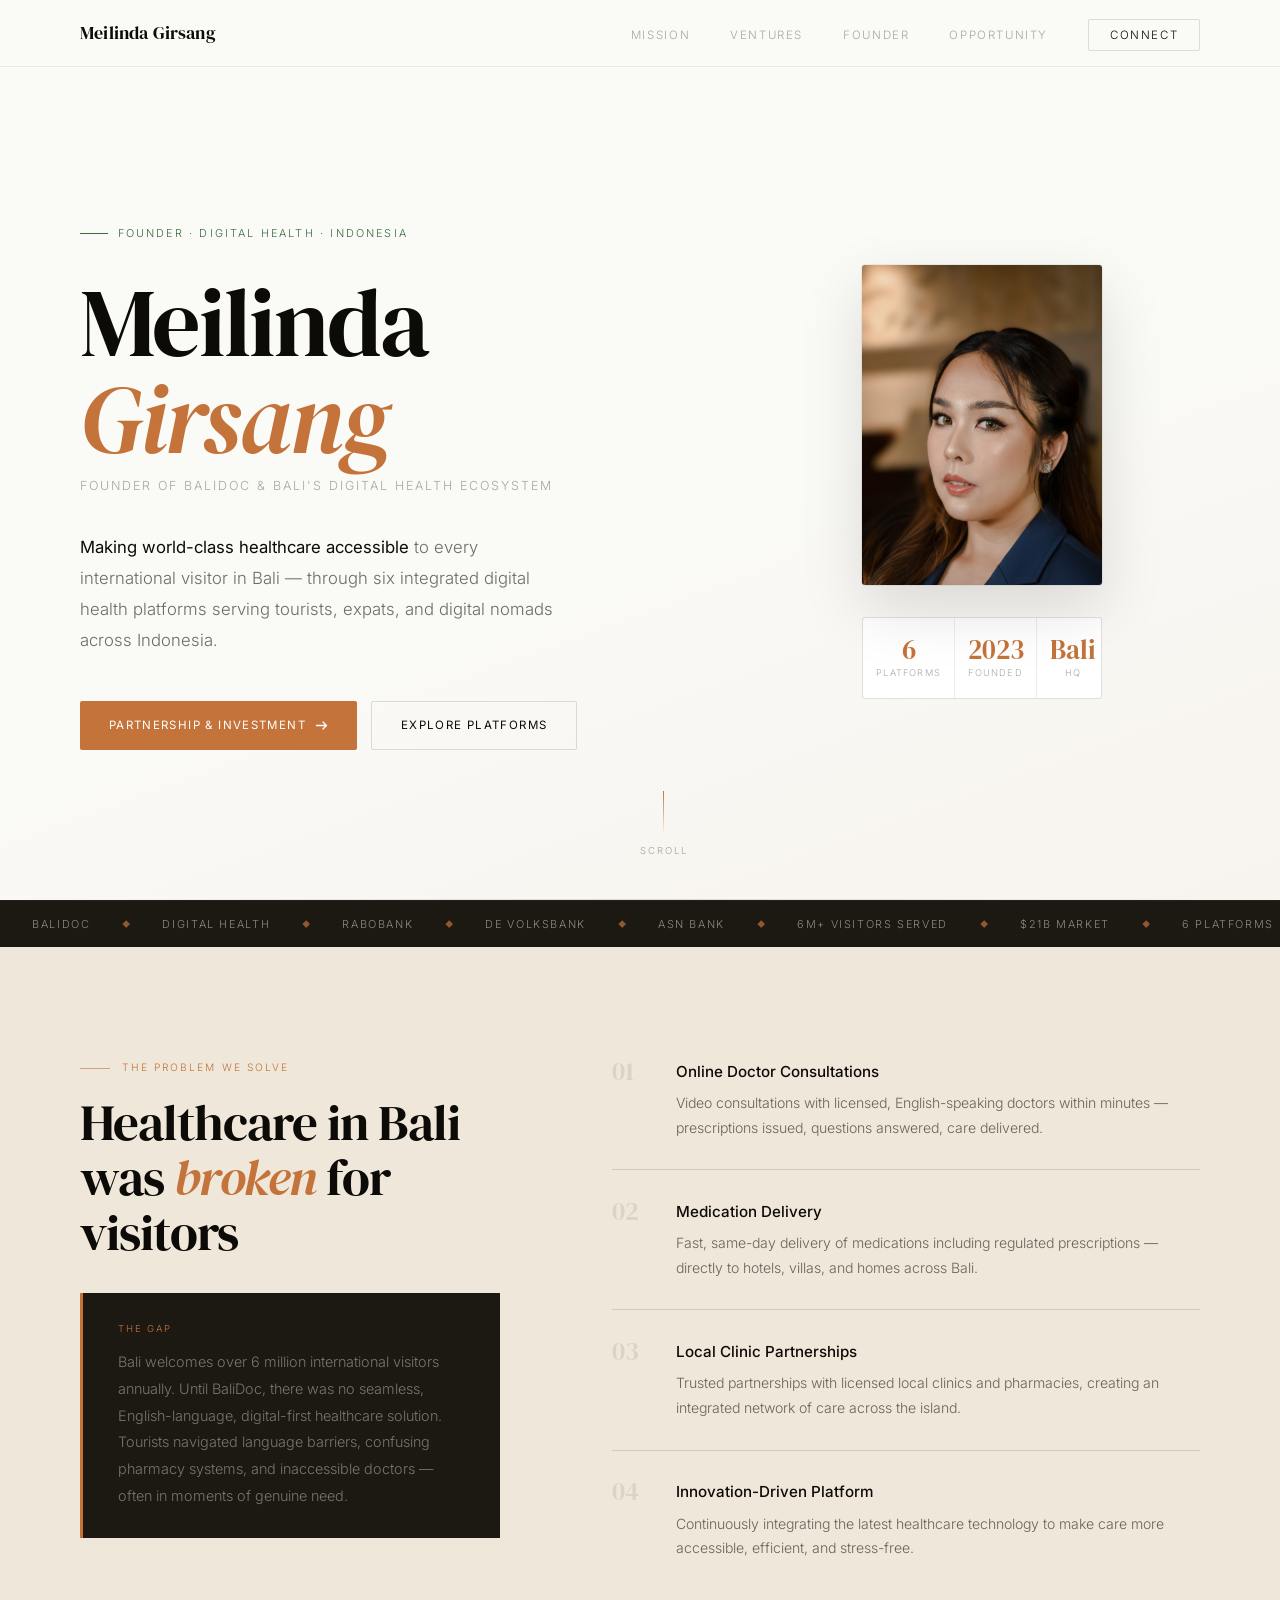
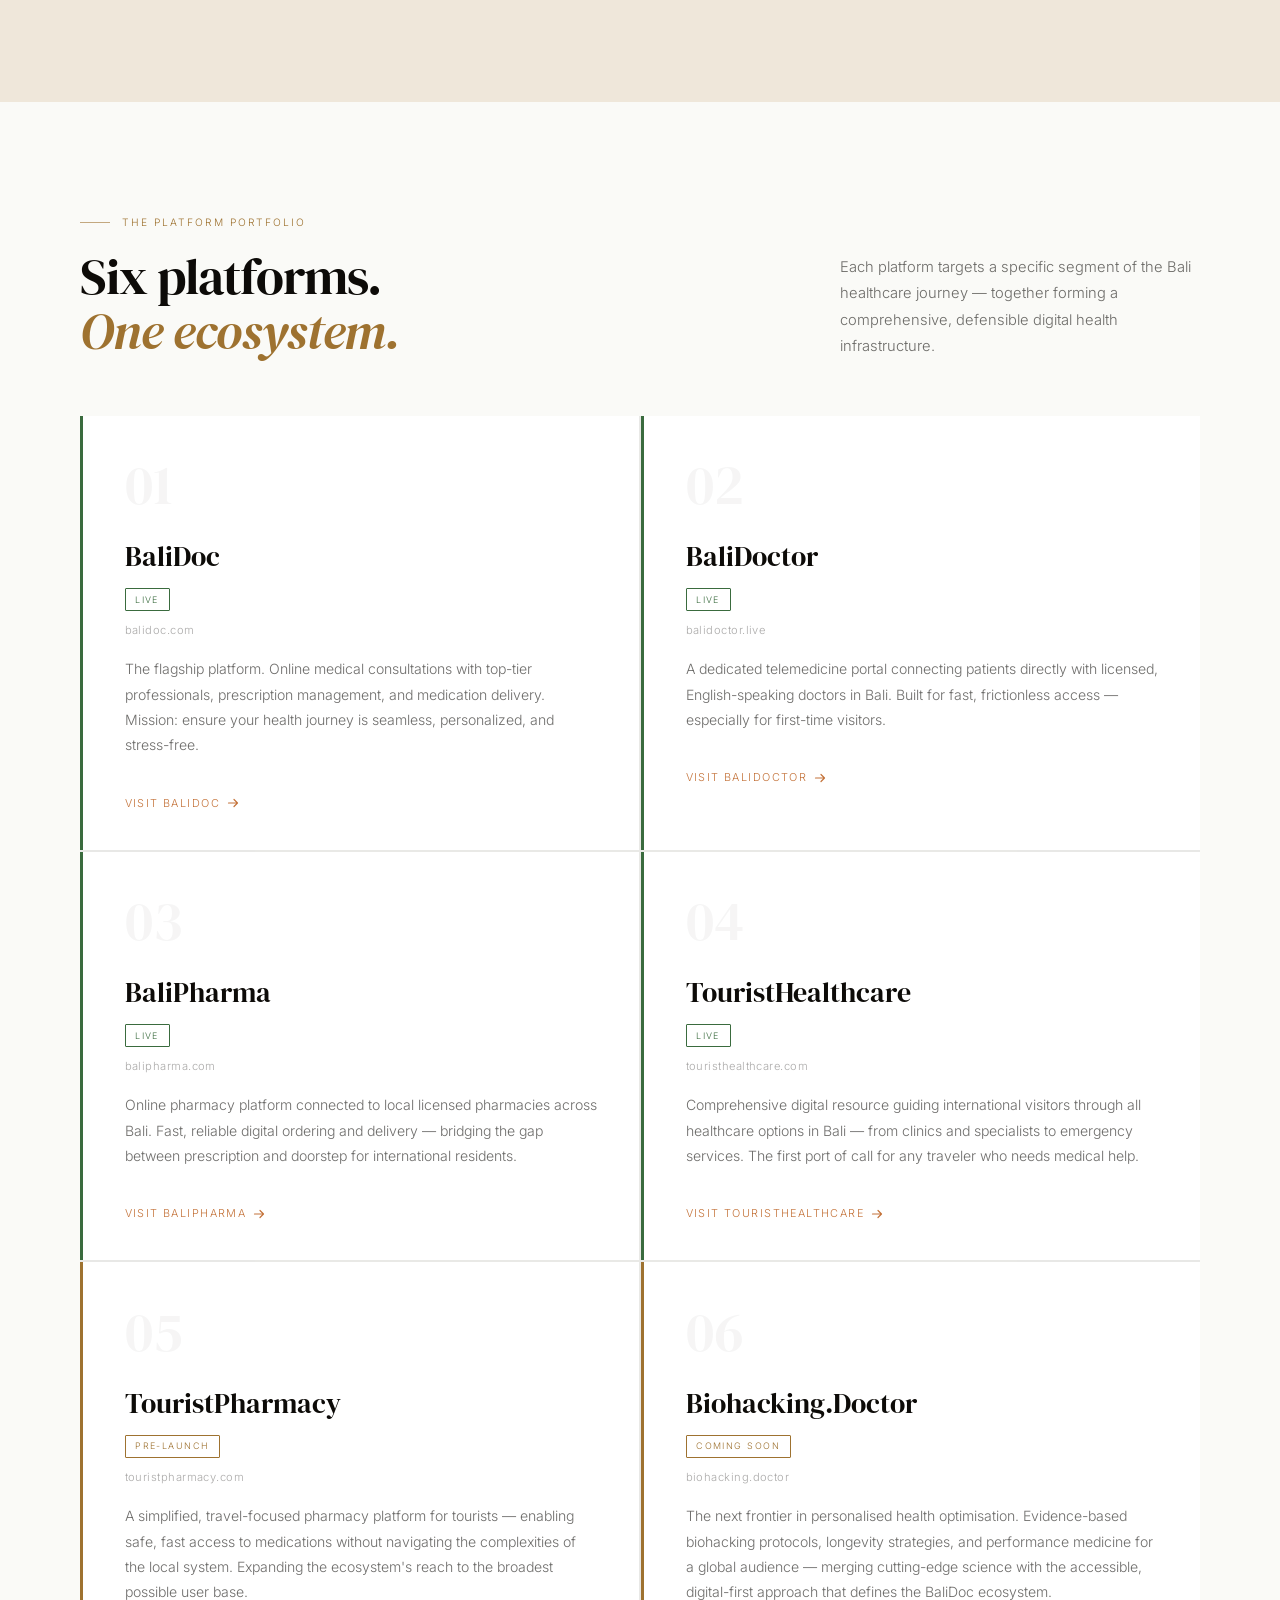
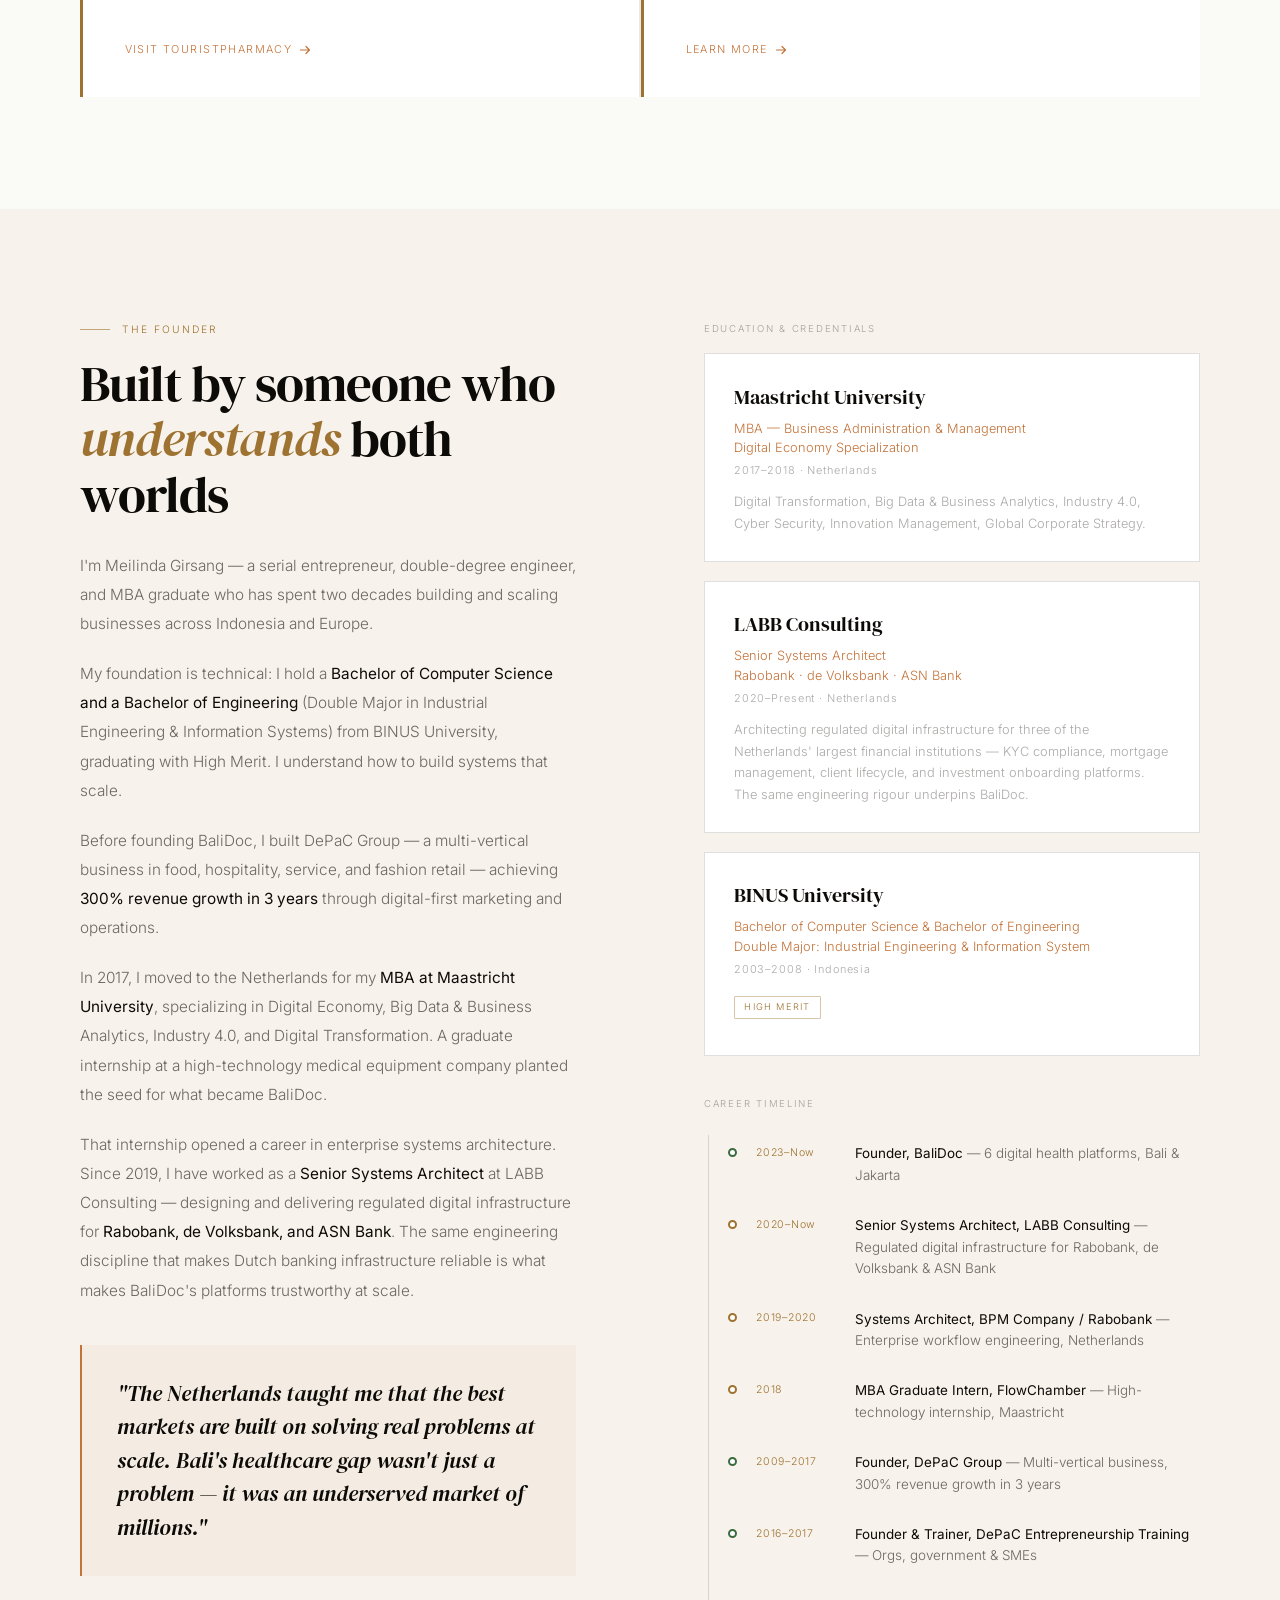
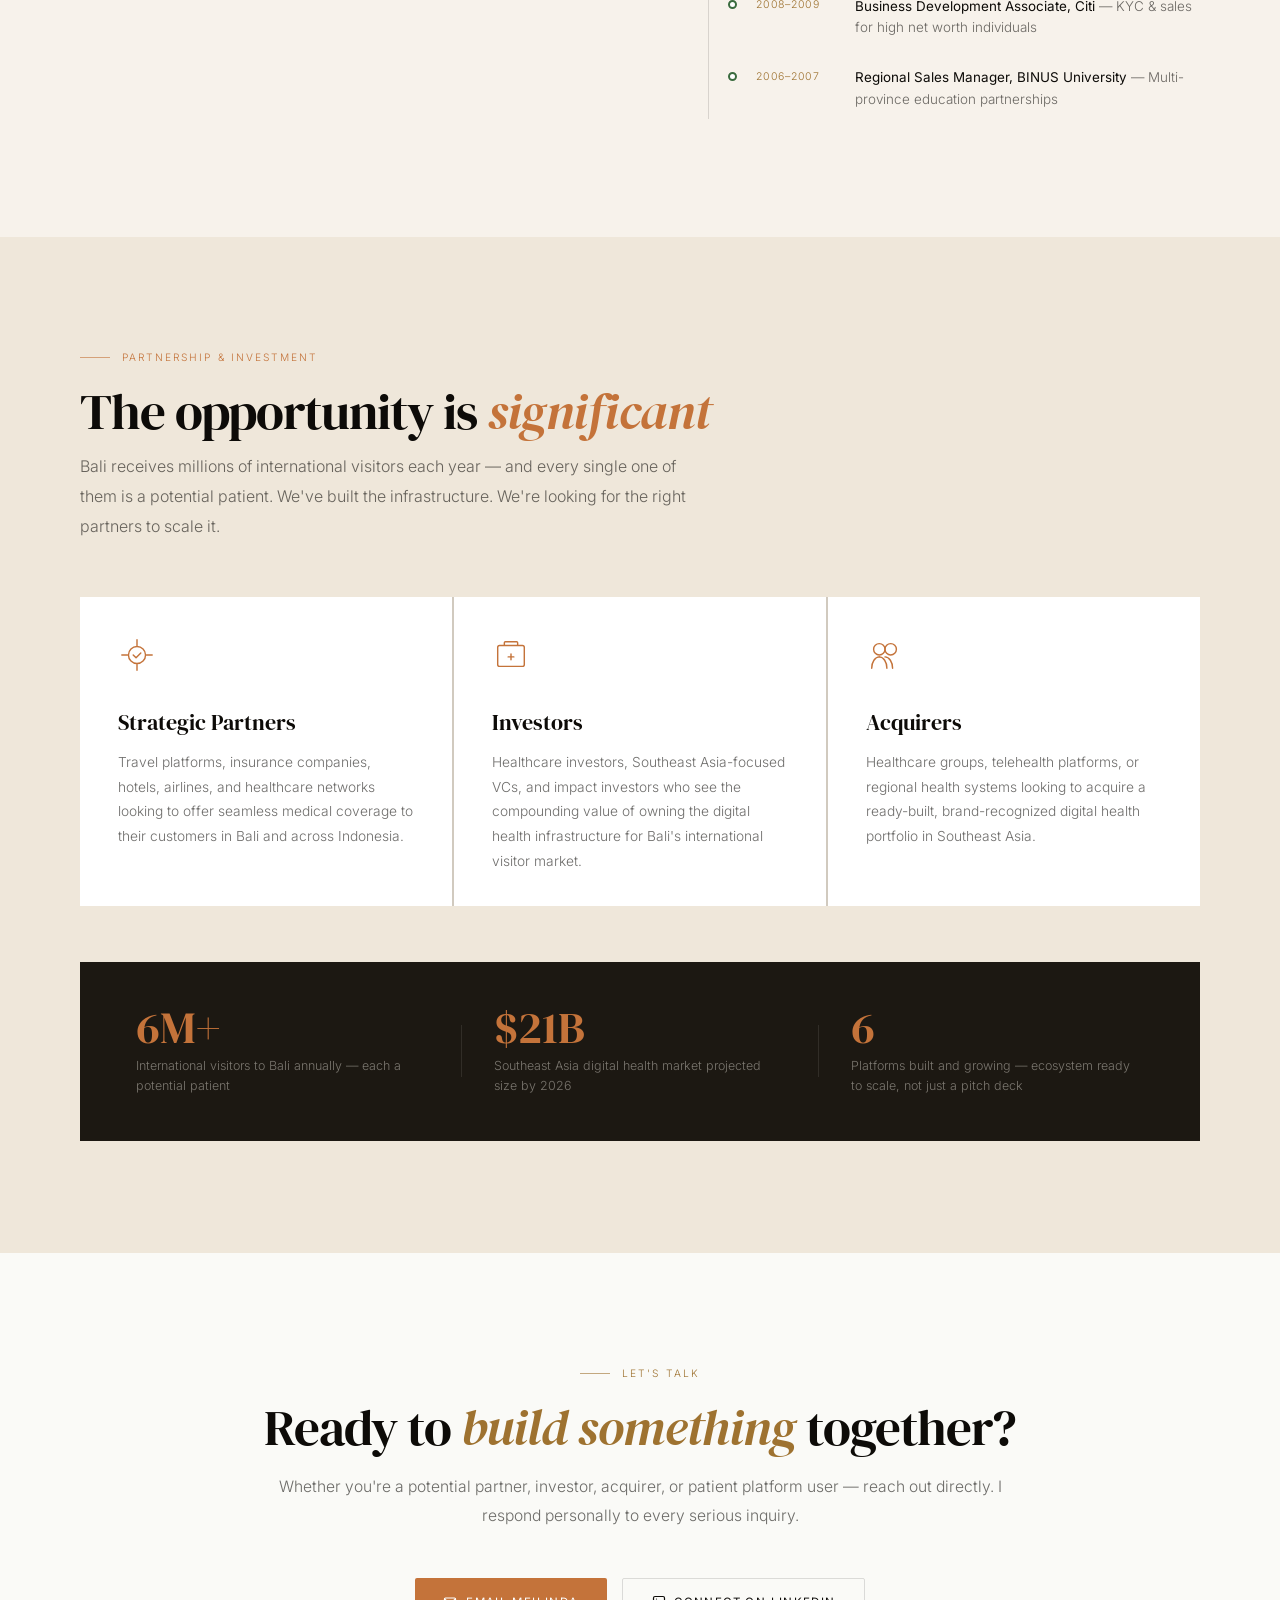
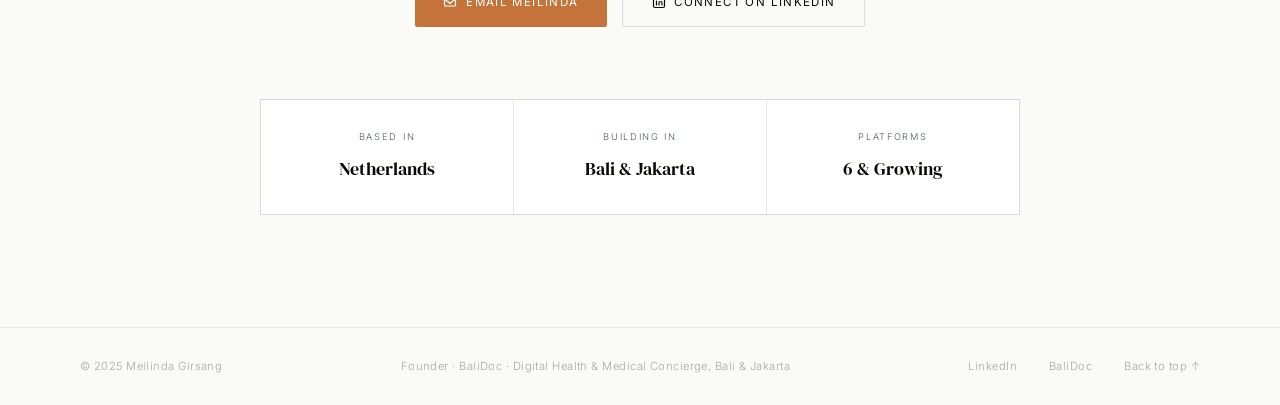
==== index.html @ 7af19c61 "Lighten the theme and expand the experience section" ====
<!DOCTYPE html>
<html lang="en">
<head>
<meta charset="UTF-8" />
<meta name="viewport" content="width=device-width, initial-scale=1.0" />
<title>Meilinda Girsang — Founder, BaliDoc | Digital Health Entrepreneur, Bali & Indonesia</title>
<meta name="description" content="Meilinda Girsang is the founder of BaliDoc, Indonesia's leading digital health and medical concierge platform for international visitors in Bali. MBA (Maastricht), double-degree engineer (BINUS), serial entrepreneur building the future of healthcare access in Southeast Asia." />
<meta name="keywords" content="Meilinda Girsang, BaliDoc founder, BaliPharma, digital health Bali, telemedicine Indonesia, healthcare startup Bali, medical concierge Bali, health tech Southeast Asia, Indonesia startup founder, Bali healthcare platform, tourist healthcare Bali, digital health investment Indonesia, biohacking doctor, biohacking.doctor" />
<meta name="author" content="Meilinda Girsang" />
<link rel="canonical" href="https://meilindagirsang.com/" />
<meta property="og:type" content="profile" />
<meta property="og:title" content="Meilinda Girsang — Founder of BaliDoc, Digital Health Entrepreneur" />
<meta property="og:description" content="Building Southeast Asia's digital health infrastructure for international travelers. Founder of BaliDoc, BaliPharma, BaliDoctor, TouristHealthcare, TouristPharmacy and Biohacking.Doctor. MBA (Maastricht), Double-Degree Engineer (BINUS)." />
<meta property="og:url" content="https://meilindagirsang.com/" />
<meta property="og:site_name" content="Meilinda Girsang" />
<meta property="og:locale" content="en_US" />
<meta property="profile:first_name" content="Meilinda" />
<meta property="profile:last_name" content="Girsang" />
<meta name="twitter:card" content="summary_large_image" />
<meta name="twitter:title" content="Meilinda Girsang — Founder of BaliDoc" />
<meta name="twitter:description" content="Building Bali's digital health infrastructure for the world's travelers. Founder of BaliDoc, BaliPharma, and more health platforms including the upcoming Biohacking.Doctor." />
<script type="application/ld+json">{"@context":"https://schema.org","@type":"Person","name":"Meilinda Girsang","alternateName":"Meilinda Debora Girsang","url":"https://meilindagirsang.com","sameAs":["https://www.linkedin.com/in/meilindagirsang/"],"jobTitle":"Founder and CEO","worksFor":{"@type":"Organization","name":"BaliDoc","url":"https://www.balidoc.com"},"description":"Serial entrepreneur and digital health founder. Founder of BaliDoc, BaliPharma, BaliDoctor, TouristHealthcare, TouristPharmacy, and Biohacking.Doctor — six platforms building the digital health infrastructure for international visitors in Bali and Jakarta, Indonesia.","alumniOf":[{"@type":"EducationalOrganization","name":"Maastricht University"},{"@type":"EducationalOrganization","name":"BINUS University"}],"knowsAbout":["Digital Health","Telemedicine","Healthcare Technology","Entrepreneurship","Southeast Asia Healthcare","Biohacking"],"address":{"@type":"PostalAddress","addressCountry":"NL"}}</script>
<link rel="preconnect" href="https://fonts.googleapis.com" />
<link rel="preconnect" href="https://fonts.gstatic.com" crossorigin />
<link href="https://fonts.googleapis.com/css2?family=DM+Serif+Display:ital@0;1&family=Inter:wght@300;400;500&display=swap" rel="stylesheet" />
<style>
/* ─── RESET & ROOT ─────────────────────────────────── */
*,*::before,*::after{box-sizing:border-box;margin:0;padding:0}
:root{
  --bg:#FAFAF7;
  --bg-alt:#EFE7DA;
  --bg-warm:#F7F2EB;
  --card:#FFFFFF;
  --ink:#0D0B08;
  --ink-60:rgba(13,11,8,.60);
  --ink-35:rgba(13,11,8,.35);
  --accent:#C4733A;
  --accent-faint:rgba(196,115,58,.07);
  --green:#3A6B3E;
  --gold:#9E7230;
  --bd:rgba(13,11,8,.07);
  --bd-md:rgba(13,11,8,.13);
  --panel:#1C1812;
  --panel-t:#EDE8DF;
  --panel-m:rgba(237,232,223,.45);
}
html{scroll-behavior:smooth}
body{background:var(--bg);color:var(--ink);font-family:'Inter',sans-serif;font-weight:300;line-height:1.75;overflow-x:hidden}

/* ─── NAV ──────────────────────────────────────────── */
nav{position:fixed;top:0;left:0;right:0;z-index:500;padding:1.1rem 5rem;display:flex;justify-content:space-between;align-items:center;background:rgba(250,250,247,.93);backdrop-filter:blur(18px);-webkit-backdrop-filter:blur(18px);border-bottom:1px solid var(--bd)}
.nav-logo{font-family:'DM Serif Display',serif;font-size:1.1rem;color:var(--ink);text-decoration:none;letter-spacing:.01em}
.nav-links{display:flex;gap:2.5rem;list-style:none;align-items:center}
.nav-links a{font-size:.72rem;letter-spacing:.14em;text-transform:uppercase;color:var(--ink-35);text-decoration:none;transition:color .2s}
.nav-links a:hover,.nav-links a.active{color:var(--ink)}
.nav-cta{padding:.5rem 1.3rem!important;border:1px solid var(--bd-md)!important;color:var(--ink)!important;border-radius:2px}
.nav-cta:hover{background:var(--ink)!important;color:var(--bg)!important;border-color:var(--ink)!important}

/* ─── HERO ─────────────────────────────────────────── */
.hero{min-height:100vh;display:grid;grid-template-columns:1.15fr .85fr;padding:9rem 5rem 5rem;gap:6rem;align-items:center;position:relative;background:linear-gradient(160deg,var(--bg) 55%,rgba(196,115,58,.05) 100%)}
.hero::after{content:'';position:absolute;bottom:0;left:0;right:0;height:1px;background:linear-gradient(90deg,transparent,var(--bd-md),transparent)}
.hero-eyebrow{display:inline-flex;align-items:center;gap:.6rem;font-size:.68rem;letter-spacing:.2em;text-transform:uppercase;color:var(--green);margin-bottom:2rem;opacity:0;animation:rise .7s ease forwards .15s}
.hero-eyebrow::before{content:'';width:28px;height:1px;background:var(--green)}
.hero-name{font-family:'DM Serif Display',serif;font-size:clamp(4rem,7.5vw,8rem);font-weight:400;line-height:1;letter-spacing:-.02em;margin-bottom:.5rem;opacity:0;animation:rise .7s ease forwards .28s}
.hero-name em{font-style:italic;color:var(--accent);display:block}
.hero-title{font-size:.78rem;letter-spacing:.16em;text-transform:uppercase;color:var(--ink-35);margin-bottom:2.2rem;opacity:0;animation:rise .7s ease forwards .42s}
.hero-desc{font-size:1.05rem;line-height:1.85;color:var(--ink-60);max-width:480px;margin-bottom:2.8rem;opacity:0;animation:rise .7s ease forwards .55s}
.hero-desc strong{color:var(--ink);font-weight:400}
.hero-actions{display:flex;gap:.9rem;flex-wrap:wrap;opacity:0;animation:rise .7s ease forwards .68s}

/* Buttons */
.btn{display:inline-flex;align-items:center;gap:.55rem;padding:.85rem 1.8rem;font-family:'Inter',sans-serif;font-size:.72rem;font-weight:400;letter-spacing:.12em;text-transform:uppercase;text-decoration:none;transition:all .22s;cursor:pointer;border:none;border-radius:2px}
.btn-primary{background:var(--accent);color:#fff}.btn-primary:hover{background:#b36530;transform:translateY(-2px);box-shadow:0 8px 24px rgba(196,115,58,.25)}
.btn-outline{border:1px solid var(--bd-md);color:var(--ink);background:transparent}.btn-outline:hover{border-color:var(--ink);transform:translateY(-2px)}

/* Hero right column */
.hero-visual{display:flex;flex-direction:column;align-items:center;gap:2rem;opacity:0;animation:fadeUp 1s ease forwards .4s}
.photo-wrap{position:relative;width:min(240px,100%);aspect-ratio:3/4;border-radius:3px;overflow:hidden;box-shadow:0 24px 64px rgba(13,11,8,.13),0 0 0 1px rgba(13,11,8,.06)}
.photo-wrap img{width:100%;height:100%;object-fit:cover;object-position:center top;display:block}
.photo-accent{position:absolute;bottom:-10px;right:-10px;width:60%;height:60%;border:2px solid var(--accent);opacity:.18;border-radius:2px;pointer-events:none;z-index:-1}
.hero-kpis{display:flex;gap:0;width:min(240px,100%);border:1px solid var(--bd-md);border-radius:3px;overflow:hidden;background:var(--card)}
.kpi{flex:1;padding:1.1rem .8rem;text-align:center;border-right:1px solid var(--bd)}
.kpi:last-child{border-right:none}
.kpi-n{font-family:'DM Serif Display',serif;font-size:1.7rem;color:var(--accent);line-height:1;margin-bottom:.25rem}
.kpi-l{font-size:.58rem;letter-spacing:.13em;text-transform:uppercase;color:var(--ink-35);line-height:1.4}

/* Scroll indicator */
.hero-scroll{position:absolute;bottom:2.5rem;left:50%;transform:translateX(-50%);display:flex;flex-direction:column;align-items:center;gap:.5rem;opacity:0;animation:fadeUp .8s ease forwards 1.5s}
.scroll-line{width:1px;height:44px;background:linear-gradient(to bottom,var(--accent),transparent);animation:pulse-line 2s ease-in-out infinite}
.scroll-label{font-size:.6rem;letter-spacing:.2em;text-transform:uppercase;color:var(--ink-35)}

/* ─── TRUST TICKER ─────────────────────────────────── */
.ticker{width:100%;overflow:hidden;background:var(--panel);padding:.85rem 0;border-top:1px solid rgba(255,255,255,.04)}
.ticker-inner{display:flex;width:max-content;animation:scroll-ticker 30s linear infinite}
.ticker-inner:hover{animation-play-state:paused}
.ticker-set{display:flex;align-items:center;gap:0;white-space:nowrap}
.ticker-item{font-size:.68rem;letter-spacing:.15em;text-transform:uppercase;color:rgba(237,232,223,.55);padding:0 2rem}
.ticker-dot{color:var(--accent);font-size:.5rem;opacity:.7}

/* ─── SHARED ───────────────────────────────────────── */
section{padding:7rem 5rem}
.section-tag{display:flex;align-items:center;gap:.75rem;font-size:.64rem;letter-spacing:.2em;text-transform:uppercase;margin-bottom:1.1rem}
.section-tag::before{content:'';width:30px;height:1px;background:currentColor;opacity:.6}
.tag-accent{color:var(--accent)}.tag-gold{color:var(--gold)}
h2{font-family:'DM Serif Display',serif;font-size:clamp(2.4rem,4vw,3.8rem);font-weight:400;line-height:1.08;letter-spacing:-.02em;color:var(--ink)}
h2 em{font-style:italic;color:var(--accent)}
h2 em.g{color:var(--gold)}

/* ─── MISSION ──────────────────────────────────────── */
.mission{background:var(--bg-alt)}
.mi{max-width:1140px;margin:0 auto;display:grid;grid-template-columns:1fr 1.4fr;gap:7rem;align-items:start}
.mission h2{margin-bottom:1.5rem}
.m-gap{background:var(--panel);padding:1.8rem 2.2rem;margin-top:2rem;border-left:3px solid var(--accent)}
.m-gap-label{font-size:.6rem;letter-spacing:.18em;text-transform:uppercase;color:var(--accent);margin-bottom:.7rem}
.m-gap p{font-size:.9rem;line-height:1.85;color:var(--panel-m)}
.m-list{display:flex;flex-direction:column}
.m-item{padding:1.8rem 0;border-bottom:1px solid var(--bd-md);display:grid;grid-template-columns:40px 1fr;gap:1.5rem;align-items:start}
.m-item:first-child{padding-top:0}.m-item:last-child{border-bottom:none}
.m-num{font-family:'DM Serif Display',serif;font-size:1.6rem;color:rgba(13,11,8,.09);line-height:1}
.m-title{font-size:.95rem;font-weight:500;color:var(--ink);margin-bottom:.35rem}
.m-desc{font-size:.88rem;color:var(--ink-60);line-height:1.75}

/* ─── VENTURES ─────────────────────────────────────── */
.ventures{background:var(--bg)}
.vi{max-width:1140px;margin:0 auto}
.v-header{display:flex;justify-content:space-between;align-items:flex-end;margin-bottom:3.5rem;gap:3rem}
.v-subtitle{font-size:.92rem;color:var(--ink-60);line-height:1.8;max-width:360px}
.vg{display:grid;grid-template-columns:repeat(2,1fr);gap:2px;background:var(--bd)}
.vc{background:var(--card);padding:2.6rem 2.6rem 2.2rem;position:relative;transition:box-shadow .28s,transform .28s;overflow:hidden;border-left:3px solid transparent}
.vc.is-live{border-left-color:var(--green)}
.vc.is-soon{border-left-color:var(--gold)}
.vc:hover{box-shadow:0 8px 40px rgba(13,11,8,.08);transform:translateY(-2px);z-index:1}
.vc-num{font-family:'DM Serif Display',serif;font-size:3.5rem;color:rgba(13,11,8,.04);line-height:1;margin-bottom:1.2rem;transition:color .25s}
.vc:hover .vc-num{color:rgba(196,115,58,.09)}
.vc-name{font-family:'DM Serif Display',serif;font-size:1.75rem;color:var(--ink);margin-bottom:.4rem}
.vc-badges{display:flex;align-items:center;gap:.6rem;margin-bottom:.6rem}
.badge{font-size:.56rem;letter-spacing:.16em;text-transform:uppercase;padding:.18rem .6rem;border:1px solid;border-radius:1px}
.badge-live{border-color:var(--green);color:var(--green)}
.badge-soon{border-color:var(--gold);color:var(--gold)}
.vc-url{font-size:.7rem;color:var(--ink-35);letter-spacing:.04em;display:block;margin-bottom:1rem}
.vc-desc{font-size:.88rem;color:var(--ink-60);line-height:1.8;margin-bottom:1.8rem}
.vc-link{display:inline-flex;align-items:center;gap:.45rem;font-size:.68rem;letter-spacing:.13em;text-transform:uppercase;color:var(--accent);text-decoration:none;transition:gap .2s}
.vc-link svg{transition:transform .2s}
.vc-link:hover{gap:.75rem}.vc-link:hover svg{transform:translateX(2px)}

/* ─── FOUNDER ──────────────────────────────────────── */
.founder{background:var(--bg-warm)}
.fi{max-width:1140px;margin:0 auto;display:grid;grid-template-columns:1fr 1fr;gap:8rem;align-items:start}
.founder h2{margin-bottom:1.8rem}
.bio p{font-size:.96rem;color:var(--ink-60);line-height:1.9;margin-bottom:1.3rem}
.bio p strong{color:var(--ink);font-weight:400}
.pullquote{margin:2.5rem 0 0;padding:2rem 2.2rem;border-left:2px solid var(--accent);background:rgba(196,115,58,.05)}
.pullquote p{font-family:'DM Serif Display',serif;font-size:1.35rem;font-style:italic;line-height:1.55;color:var(--ink)}

/* Right column */
.fc-label{font-size:.6rem;letter-spacing:.18em;text-transform:uppercase;color:var(--ink-35);margin-bottom:1rem}
.creds{display:flex;flex-direction:column;gap:1.2rem;margin-bottom:2.5rem}
.cred{background:var(--card);border:1px solid var(--bd-md);padding:1.6rem 1.8rem;transition:border-color .25s,box-shadow .25s}
.cred:hover{border-color:rgba(158,114,48,.35);box-shadow:0 4px 20px rgba(13,11,8,.06)}
.cred-org{font-family:'DM Serif Display',serif;font-size:1.25rem;color:var(--ink);margin-bottom:.25rem}
.cred-role{font-size:.8rem;color:var(--accent);line-height:1.5;margin-bottom:.25rem}
.cred-period{font-size:.68rem;letter-spacing:.08em;color:var(--ink-35);margin-bottom:.7rem}
.cred-merit{display:inline-block;font-size:.58rem;letter-spacing:.13em;text-transform:uppercase;border:1px solid rgba(158,114,48,.4);color:var(--gold);padding:.15rem .6rem;border-radius:1px;margin-bottom:.7rem}
.cred-detail{font-size:.8rem;color:var(--ink-35);line-height:1.7}

/* Career timeline */
.timeline{position:relative;padding-left:1.5rem}
.timeline::before{content:'';position:absolute;left:4px;top:6px;bottom:6px;width:1px;background:var(--bd-md)}
.tl-item{position:relative;display:flex;gap:1.2rem;padding:.9rem 0;align-items:flex-start}
.tl-dot{width:9px;height:9px;border-radius:50%;background:var(--card);border:2px solid var(--green);flex-shrink:0;margin-top:.3rem;position:relative;z-index:1}
.tl-dot.is-gold{border-color:var(--gold)}
.tl-year{font-size:.66rem;letter-spacing:.07em;color:var(--gold);min-width:80px;padding-top:.05rem;flex-shrink:0}
.tl-text{font-size:.84rem;color:var(--ink-60);line-height:1.6}
.tl-text strong{color:var(--ink);font-weight:400}

/* ─── OPPORTUNITY ──────────────────────────────────── */
.opportunity{background:var(--bg-alt)}
.oi{max-width:1140px;margin:0 auto}
.opportunity h2{margin-bottom:.8rem}
.o-intro{font-size:1rem;color:var(--ink-60);line-height:1.85;max-width:620px;margin-bottom:3.5rem}
.og{display:grid;grid-template-columns:repeat(3,1fr);gap:2px;background:var(--bd-md);margin-bottom:3.5rem}
.oc{background:var(--card);padding:2.4rem 2.4rem 2rem;position:relative;transition:box-shadow .25s}
.oc:hover{box-shadow:0 8px 32px rgba(13,11,8,.08)}
.oc::after{content:'';position:absolute;top:0;left:0;right:0;height:2px;background:transparent;transition:background .25s}
.oc:hover::after{background:var(--accent)}
.oc-icon{width:38px;height:38px;margin-bottom:1.4rem;color:var(--accent)}
.oc-title{font-family:'DM Serif Display',serif;font-size:1.35rem;color:var(--ink);margin-bottom:.5rem}
.oc-desc{font-size:.86rem;color:var(--ink-60);line-height:1.8}
.metrics{background:var(--panel);padding:2.8rem 3.5rem;display:grid;grid-template-columns:1fr auto 1fr auto 1fr;gap:2rem;align-items:center}
.metric-n{font-family:'DM Serif Display',serif;font-size:2.8rem;color:var(--accent);line-height:1;margin-bottom:.3rem}
.metric-l{font-size:.78rem;color:var(--panel-m);line-height:1.6}
.metric-div{width:1px;height:52px;background:rgba(237,232,223,.1)}

/* ─── CONTACT ──────────────────────────────────────── */
.contact{background:var(--bg)}
.ci{max-width:760px;margin:0 auto;text-align:center}
.ci h2{margin-bottom:1rem}
.contact-sub{font-size:.98rem;color:var(--ink-60);line-height:1.85;margin-bottom:3rem}
.contact-btns{display:flex;justify-content:center;gap:.9rem;flex-wrap:wrap;margin-bottom:4.5rem}
.contact-details{display:grid;grid-template-columns:repeat(3,1fr);gap:1px;background:var(--bd);border:1px solid var(--bd)}
.cd{padding:1.8rem 1.4rem;text-align:center;background:var(--card)}
.cd-label{font-size:.58rem;letter-spacing:.18em;text-transform:uppercase;color:var(--green);margin-bottom:.5rem}
.cd-value{font-family:'DM Serif Display',serif;font-size:1.15rem;color:var(--ink)}

/* ─── FOOTER ───────────────────────────────────────── */
footer{background:var(--bg);border-top:1px solid var(--bd);padding:1.8rem 5rem;display:flex;justify-content:space-between;align-items:center;font-size:.7rem;letter-spacing:.04em;color:var(--ink-35)}
footer a{color:var(--ink-35);text-decoration:none;transition:color .2s}
footer a:hover{color:var(--accent)}
.footer-links{display:flex;gap:2rem}

/* ─── ANIMATIONS ────────────────────────────────────── */
@keyframes rise{from{opacity:0;transform:translateY(20px)}to{opacity:1;transform:none}}
@keyframes fadeUp{from{opacity:0;transform:translateY(16px)}to{opacity:1;transform:none}}
@keyframes pulse-line{0%,100%{opacity:1;transform:scaleY(1)}50%{opacity:.3;transform:scaleY(.6)}}
@keyframes scroll-ticker{0%{transform:translateX(0)}100%{transform:translateX(-50%)}}
.reveal{opacity:0;transform:translateY(24px);transition:opacity .7s ease,transform .7s ease}
.reveal.visible{opacity:1;transform:none}

/* ─── RESPONSIVE ────────────────────────────────────── */
@media(max-width:960px){
  nav{padding:1rem 1.5rem}.nav-links{display:none}
  section{padding:5rem 1.5rem}
  .hero{grid-template-columns:1fr;padding:7rem 1.5rem 4rem;min-height:auto;gap:3rem}
  .hero-visual{order:-1}.photo-wrap,.hero-kpis{max-width:200px}
  .mi{grid-template-columns:1fr;gap:3rem}
  .v-header{flex-direction:column;align-items:flex-start}
  .vg{grid-template-columns:1fr}
  .fi{grid-template-columns:1fr;gap:3rem}
  .og{grid-template-columns:1fr}
  .metrics{grid-template-columns:1fr;gap:2rem}.metric-div{display:none}
  .contact-details{grid-template-columns:1fr}
  footer{flex-direction:column;gap:1rem;text-align:center;padding:1.5rem}
}
</style>
</head>
<body itemscope itemtype="https://schema.org/Person">

<!-- NAV -->
<nav>
  <a href="#top" class="nav-logo" itemprop="name">Meilinda Girsang</a>
  <ul class="nav-links">
    <li><a href="#mission">Mission</a></li>
    <li><a href="#ventures">Ventures</a></li>
    <li><a href="#founder">Founder</a></li>
    <li><a href="#opportunity">Opportunity</a></li>
    <li><a href="#contact" class="nav-cta">Connect</a></li>
  </ul>
</nav>

<!-- HERO -->
<section class="hero" id="top">
  <div>
    <div class="hero-eyebrow">Founder · Digital Health · Indonesia</div>
    <h1 class="hero-name">Meilinda<em>Girsang</em></h1>
    <p class="hero-title">Founder of BaliDoc &amp; Bali's Digital Health Ecosystem</p>
    <p class="hero-desc"><strong>Making world-class healthcare accessible</strong> to every international visitor in Bali — through six integrated digital health platforms serving tourists, expats, and digital nomads across Indonesia.</p>
    <div class="hero-actions">
      <a href="#opportunity" class="btn btn-primary">Partnership &amp; Investment <svg width="13" height="13" viewBox="0 0 13 13" fill="none"><path d="M1.5 6.5h10M8 3l3.5 3.5L8 10" stroke="currentColor" stroke-width="1.3" stroke-linecap="round" stroke-linejoin="round"/></svg></a>
      <a href="#ventures" class="btn btn-outline">Explore Platforms</a>
    </div>
  </div>
  <div class="hero-visual">
    <div class="photo-wrap">
      <img src="photo.jpg" alt="Meilinda Girsang" />
      <div class="photo-accent"></div>
    </div>
    <div class="hero-kpis">
      <div class="kpi"><div class="kpi-n">6</div><div class="kpi-l">Platforms</div></div>
      <div class="kpi"><div class="kpi-n">2023</div><div class="kpi-l">Founded</div></div>
      <div class="kpi"><div class="kpi-n">Bali</div><div class="kpi-l">HQ</div></div>
    </div>
  </div>
  <div class="hero-scroll"><div class="scroll-line"></div><span class="scroll-label">Scroll</span></div>
</section>

<!-- TRUST TICKER -->
<div class="ticker" aria-hidden="true">
  <div class="ticker-inner">
    <div class="ticker-set">
      <span class="ticker-item">BaliDoc</span><span class="ticker-dot">◆</span>
      <span class="ticker-item">Digital Health</span><span class="ticker-dot">◆</span>
      <span class="ticker-item">Rabobank</span><span class="ticker-dot">◆</span>
      <span class="ticker-item">de Volksbank</span><span class="ticker-dot">◆</span>
      <span class="ticker-item">ASN Bank</span><span class="ticker-dot">◆</span>
      <span class="ticker-item">6M+ Visitors Served</span><span class="ticker-dot">◆</span>
      <span class="ticker-item">$21B Market</span><span class="ticker-dot">◆</span>
      <span class="ticker-item">6 Platforms Live</span><span class="ticker-dot">◆</span>
      <span class="ticker-item">Bali · Indonesia</span><span class="ticker-dot">◆</span>
      <span class="ticker-item">Netherlands</span><span class="ticker-dot">◆</span>
      <span class="ticker-item">MBA Maastricht</span><span class="ticker-dot">◆</span>
      <span class="ticker-item">Biohacking.Doctor</span><span class="ticker-dot">◆</span>
    </div>
    <div class="ticker-set" aria-hidden="true">
      <span class="ticker-item">BaliDoc</span><span class="ticker-dot">◆</span>
      <span class="ticker-item">Digital Health</span><span class="ticker-dot">◆</span>
      <span class="ticker-item">Rabobank</span><span class="ticker-dot">◆</span>
      <span class="ticker-item">de Volksbank</span><span class="ticker-dot">◆</span>
      <span class="ticker-item">ASN Bank</span><span class="ticker-dot">◆</span>
      <span class="ticker-item">6M+ Visitors Served</span><span class="ticker-dot">◆</span>
      <span class="ticker-item">$21B Market</span><span class="ticker-dot">◆</span>
      <span class="ticker-item">6 Platforms Live</span><span class="ticker-dot">◆</span>
      <span class="ticker-item">Bali · Indonesia</span><span class="ticker-dot">◆</span>
      <span class="ticker-item">Netherlands</span><span class="ticker-dot">◆</span>
      <span class="ticker-item">MBA Maastricht</span><span class="ticker-dot">◆</span>
      <span class="ticker-item">Biohacking.Doctor</span><span class="ticker-dot">◆</span>
    </div>
  </div>
</div>

<!-- MISSION -->
<section class="mission" id="mission">
  <div class="mi">
    <div class="reveal">
      <div class="section-tag tag-accent">The Problem We Solve</div>
      <h2>Healthcare in Bali was <em>broken</em> for visitors</h2>
      <div class="m-gap">
        <div class="m-gap-label">The Gap</div>
        <p>Bali welcomes over 6 million international visitors annually. Until BaliDoc, there was no seamless, English-language, digital-first healthcare solution. Tourists navigated language barriers, confusing pharmacy systems, and inaccessible doctors — often in moments of genuine need.</p>
      </div>
    </div>
    <div class="m-list reveal">
      <div class="m-item"><div class="m-num">01</div><div><div class="m-title">Online Doctor Consultations</div><div class="m-desc">Video consultations with licensed, English-speaking doctors within minutes — prescriptions issued, questions answered, care delivered.</div></div></div>
      <div class="m-item"><div class="m-num">02</div><div><div class="m-title">Medication Delivery</div><div class="m-desc">Fast, same-day delivery of medications including regulated prescriptions — directly to hotels, villas, and homes across Bali.</div></div></div>
      <div class="m-item"><div class="m-num">03</div><div><div class="m-title">Local Clinic Partnerships</div><div class="m-desc">Trusted partnerships with licensed local clinics and pharmacies, creating an integrated network of care across the island.</div></div></div>
      <div class="m-item"><div class="m-num">04</div><div><div class="m-title">Innovation-Driven Platform</div><div class="m-desc">Continuously integrating the latest healthcare technology to make care more accessible, efficient, and stress-free.</div></div></div>
    </div>
  </div>
</section>

<!-- VENTURES -->
<section class="ventures" id="ventures">
  <div class="vi">
    <div class="v-header reveal">
      <div>
        <div class="section-tag tag-gold">The Platform Portfolio</div>
        <h2>Six platforms.<br><em class="g">One ecosystem.</em></h2>
      </div>
      <p class="v-subtitle">Each platform targets a specific segment of the Bali healthcare journey — together forming a comprehensive, defensible digital health infrastructure.</p>
    </div>
    <div class="vg">
      <div class="vc is-live reveal">
        <div class="vc-num">01</div>
        <div class="vc-name">BaliDoc</div>
        <div class="vc-badges"><span class="badge badge-live">Live</span></div>
        <span class="vc-url">balidoc.com</span>
        <p class="vc-desc">The flagship platform. Online medical consultations with top-tier professionals, prescription management, and medication delivery. Mission: ensure your health journey is seamless, personalized, and stress-free.</p>
        <a href="https://www.balidoc.com" target="_blank" rel="noopener" class="vc-link">Visit BaliDoc <svg width="12" height="12" viewBox="0 0 12 12" fill="none"><path d="M1.5 6h9M7 2.5l3.5 3.5L7 9.5" stroke="currentColor" stroke-width="1.2" stroke-linecap="round" stroke-linejoin="round"/></svg></a>
      </div>
      <div class="vc is-live reveal">
        <div class="vc-num">02</div>
        <div class="vc-name">BaliDoctor</div>
        <div class="vc-badges"><span class="badge badge-live">Live</span></div>
        <span class="vc-url">balidoctor.live</span>
        <p class="vc-desc">A dedicated telemedicine portal connecting patients directly with licensed, English-speaking doctors in Bali. Built for fast, frictionless access — especially for first-time visitors.</p>
        <a href="https://www.balidoctor.live" target="_blank" rel="noopener" class="vc-link">Visit BaliDoctor <svg width="12" height="12" viewBox="0 0 12 12" fill="none"><path d="M1.5 6h9M7 2.5l3.5 3.5L7 9.5" stroke="currentColor" stroke-width="1.2" stroke-linecap="round" stroke-linejoin="round"/></svg></a>
      </div>
      <div class="vc is-live reveal">
        <div class="vc-num">03</div>
        <div class="vc-name">BaliPharma</div>
        <div class="vc-badges"><span class="badge badge-live">Live</span></div>
        <span class="vc-url">balipharma.com</span>
        <p class="vc-desc">Online pharmacy platform connected to local licensed pharmacies across Bali. Fast, reliable digital ordering and delivery — bridging the gap between prescription and doorstep for international residents.</p>
        <a href="https://balipharma.com" target="_blank" rel="noopener" class="vc-link">Visit BaliPharma <svg width="12" height="12" viewBox="0 0 12 12" fill="none"><path d="M1.5 6h9M7 2.5l3.5 3.5L7 9.5" stroke="currentColor" stroke-width="1.2" stroke-linecap="round" stroke-linejoin="round"/></svg></a>
      </div>
      <div class="vc is-live reveal">
        <div class="vc-num">04</div>
        <div class="vc-name">TouristHealthcare</div>
        <div class="vc-badges"><span class="badge badge-live">Live</span></div>
        <span class="vc-url">touristhealthcare.com</span>
        <p class="vc-desc">Comprehensive digital resource guiding international visitors through all healthcare options in Bali — from clinics and specialists to emergency services. The first port of call for any traveler who needs medical help.</p>
        <a href="https://www.touristhealthcare.com" target="_blank" rel="noopener" class="vc-link">Visit TouristHealthcare <svg width="12" height="12" viewBox="0 0 12 12" fill="none"><path d="M1.5 6h9M7 2.5l3.5 3.5L7 9.5" stroke="currentColor" stroke-width="1.2" stroke-linecap="round" stroke-linejoin="round"/></svg></a>
      </div>
      <div class="vc is-soon reveal">
        <div class="vc-num">05</div>
        <div class="vc-name">TouristPharmacy</div>
        <div class="vc-badges"><span class="badge badge-soon">Pre-launch</span></div>
        <span class="vc-url">touristpharmacy.com</span>
        <p class="vc-desc">A simplified, travel-focused pharmacy platform for tourists — enabling safe, fast access to medications without navigating the complexities of the local system. Expanding the ecosystem's reach to the broadest possible user base.</p>
        <a href="https://touristpharmacy.com" target="_blank" rel="noopener" class="vc-link">Visit TouristPharmacy <svg width="12" height="12" viewBox="0 0 12 12" fill="none"><path d="M1.5 6h9M7 2.5l3.5 3.5L7 9.5" stroke="currentColor" stroke-width="1.2" stroke-linecap="round" stroke-linejoin="round"/></svg></a>
      </div>
      <div class="vc is-soon reveal">
        <div class="vc-num">06</div>
        <div class="vc-name">Biohacking.Doctor</div>
        <div class="vc-badges"><span class="badge badge-soon">Coming Soon</span></div>
        <span class="vc-url">biohacking.doctor</span>
        <p class="vc-desc">The next frontier in personalised health optimisation. Evidence-based biohacking protocols, longevity strategies, and performance medicine for a global audience — merging cutting-edge science with the accessible, digital-first approach that defines the BaliDoc ecosystem.</p>
        <a href="https://www.biohacking.doctor" target="_blank" rel="noopener" class="vc-link">Learn More <svg width="12" height="12" viewBox="0 0 12 12" fill="none"><path d="M1.5 6h9M7 2.5l3.5 3.5L7 9.5" stroke="currentColor" stroke-width="1.2" stroke-linecap="round" stroke-linejoin="round"/></svg></a>
      </div>
    </div>
  </div>
</section>

<!-- FOUNDER -->
<section class="founder" id="founder">
  <div class="fi">
    <div>
      <div class="section-tag tag-gold reveal">The Founder</div>
      <h2 class="reveal">Built by someone who <em class="g">understands</em> both worlds</h2>
      <div class="bio">
        <p class="reveal">I'm Meilinda Girsang — a serial entrepreneur, double-degree engineer, and MBA graduate who has spent two decades building and scaling businesses across Indonesia and Europe.</p>
        <p class="reveal">My foundation is technical: I hold a <strong>Bachelor of Computer Science and a Bachelor of Engineering</strong> (Double Major in Industrial Engineering &amp; Information Systems) from BINUS University, graduating with High Merit. I understand how to build systems that scale.</p>
        <p class="reveal">Before founding BaliDoc, I built DePaC Group — a multi-vertical business in food, hospitality, service, and fashion retail — achieving <strong>300% revenue growth in 3 years</strong> through digital-first marketing and operations.</p>
        <p class="reveal">In 2017, I moved to the Netherlands for my <strong>MBA at Maastricht University</strong>, specializing in Digital Economy, Big Data &amp; Business Analytics, Industry 4.0, and Digital Transformation. A graduate internship at a high-technology medical equipment company planted the seed for what became BaliDoc.</p>
        <p class="reveal">That internship opened a career in enterprise systems architecture. Since 2019, I have worked as a <strong>Senior Systems Architect</strong> at LABB Consulting — designing and delivering regulated digital infrastructure for <strong>Rabobank, de Volksbank, and ASN Bank</strong>. The same engineering discipline that makes Dutch banking infrastructure reliable is what makes BaliDoc's platforms trustworthy at scale.</p>
      </div>
      <div class="pullquote reveal">
        <p>"The Netherlands taught me that the best markets are built on solving real problems at scale. Bali's healthcare gap wasn't just a problem — it was an underserved market of millions."</p>
      </div>
    </div>
    <div class="reveal">
      <div class="fc-label">Education &amp; Credentials</div>
      <div class="creds">
        <div class="cred">
          <div class="cred-org">Maastricht University</div>
          <div class="cred-role">MBA — Business Administration &amp; Management<br>Digital Economy Specialization</div>
          <div class="cred-period">2017–2018 · Netherlands</div>
          <div class="cred-detail">Digital Transformation, Big Data &amp; Business Analytics, Industry 4.0, Cyber Security, Innovation Management, Global Corporate Strategy.</div>
        </div>
        <div class="cred">
          <div class="cred-org">LABB Consulting</div>
          <div class="cred-role">Senior Systems Architect<br>Rabobank · de Volksbank · ASN Bank</div>
          <div class="cred-period">2020–Present · Netherlands</div>
          <div class="cred-detail">Architecting regulated digital infrastructure for three of the Netherlands' largest financial institutions — KYC compliance, mortgage management, client lifecycle, and investment onboarding platforms. The same engineering rigour underpins BaliDoc.</div>
        </div>
        <div class="cred">
          <div class="cred-org">BINUS University</div>
          <div class="cred-role">Bachelor of Computer Science &amp; Bachelor of Engineering<br>Double Major: Industrial Engineering &amp; Information System</div>
          <div class="cred-period">2003–2008 · Indonesia</div>
          <div class="cred-merit">High Merit</div>
        </div>
      </div>

      <div class="fc-label">Career Timeline</div>
      <div class="timeline">
        <div class="tl-item"><div class="tl-dot"></div><div class="tl-year">2023–Now</div><div class="tl-text"><strong>Founder, BaliDoc</strong> — 6 digital health platforms, Bali &amp; Jakarta</div></div>
        <div class="tl-item"><div class="tl-dot is-gold"></div><div class="tl-year">2020–Now</div><div class="tl-text"><strong>Senior Systems Architect, LABB Consulting</strong> — Regulated digital infrastructure for Rabobank, de Volksbank &amp; ASN Bank</div></div>
        <div class="tl-item"><div class="tl-dot is-gold"></div><div class="tl-year">2019–2020</div><div class="tl-text"><strong>Systems Architect, BPM Company / Rabobank</strong> — Enterprise workflow engineering, Netherlands</div></div>
        <div class="tl-item"><div class="tl-dot is-gold"></div><div class="tl-year">2018</div><div class="tl-text"><strong>MBA Graduate Intern, FlowChamber</strong> — High-technology internship, Maastricht</div></div>
        <div class="tl-item"><div class="tl-dot"></div><div class="tl-year">2009–2017</div><div class="tl-text"><strong>Founder, DePaC Group</strong> — Multi-vertical business, 300% revenue growth in 3 years</div></div>
        <div class="tl-item"><div class="tl-dot"></div><div class="tl-year">2016–2017</div><div class="tl-text"><strong>Founder &amp; Trainer, DePaC Entrepreneurship Training</strong> — Orgs, government &amp; SMEs</div></div>
        <div class="tl-item"><div class="tl-dot"></div><div class="tl-year">2008–2009</div><div class="tl-text"><strong>Business Development Associate, Citi</strong> — KYC &amp; sales for high net worth individuals</div></div>
        <div class="tl-item"><div class="tl-dot"></div><div class="tl-year">2006–2007</div><div class="tl-text"><strong>Regional Sales Manager, BINUS University</strong> — Multi-province education partnerships</div></div>
      </div>
    </div>
  </div>
</section>

<!-- OPPORTUNITY -->
<section class="opportunity" id="opportunity">
  <div class="oi">
    <div class="reveal">
      <div class="section-tag tag-accent">Partnership &amp; Investment</div>
      <h2>The opportunity is <em>significant</em></h2>
      <p class="o-intro">Bali receives millions of international visitors each year — and every single one of them is a potential patient. We've built the infrastructure. We're looking for the right partners to scale it.</p>
    </div>
    <div class="og reveal">
      <div class="oc">
        <svg class="oc-icon" viewBox="0 0 40 40" fill="none"><path d="M20 4v6M20 30v6M4 20h6M30 20h6" stroke="currentColor" stroke-width="1.5" stroke-linecap="round"/><circle cx="20" cy="20" r="9" stroke="currentColor" stroke-width="1.5"/><path d="M16 20l3 3 5-5" stroke="currentColor" stroke-width="1.5" stroke-linecap="round" stroke-linejoin="round"/></svg>
        <div class="oc-title">Strategic Partners</div>
        <p class="oc-desc">Travel platforms, insurance companies, hotels, airlines, and healthcare networks looking to offer seamless medical coverage to their customers in Bali and across Indonesia.</p>
      </div>
      <div class="oc">
        <svg class="oc-icon" viewBox="0 0 40 40" fill="none"><rect x="6" y="10" width="28" height="22" rx="2" stroke="currentColor" stroke-width="1.5"/><path d="M13 10V7a1 1 0 011-1h12a1 1 0 011 1v3" stroke="currentColor" stroke-width="1.5"/><path d="M20 19v6M17 22h6" stroke="currentColor" stroke-width="1.5" stroke-linecap="round"/></svg>
        <div class="oc-title">Investors</div>
        <p class="oc-desc">Healthcare investors, Southeast Asia-focused VCs, and impact investors who see the compounding value of owning the digital health infrastructure for Bali's international visitor market.</p>
      </div>
      <div class="oc">
        <svg class="oc-icon" viewBox="0 0 40 40" fill="none"><circle cx="14" cy="14" r="6" stroke="currentColor" stroke-width="1.5"/><circle cx="26" cy="14" r="6" stroke="currentColor" stroke-width="1.5"/><path d="M6 34c0-6.627 3.582-12 8-12M20 22c4.418 0 8 5.373 8 12" stroke="currentColor" stroke-width="1.5" stroke-linecap="round"/><path d="M14 22c4.418 0 8 5.373 8 12" stroke="currentColor" stroke-width="1.5" stroke-linecap="round"/></svg>
        <div class="oc-title">Acquirers</div>
        <p class="oc-desc">Healthcare groups, telehealth platforms, or regional health systems looking to acquire a ready-built, brand-recognized digital health portfolio in Southeast Asia.</p>
      </div>
    </div>
    <div class="metrics reveal">
      <div><div class="metric-n">6M+</div><div class="metric-l">International visitors to Bali annually — each a potential patient</div></div>
      <div class="metric-div"></div>
      <div><div class="metric-n">$21B</div><div class="metric-l">Southeast Asia digital health market projected size by 2026</div></div>
      <div class="metric-div"></div>
      <div><div class="metric-n">6</div><div class="metric-l">Platforms built and growing — ecosystem ready to scale, not just a pitch deck</div></div>
    </div>
  </div>
</section>

<!-- CONTACT -->
<section class="contact" id="contact">
  <div class="ci">
    <div class="reveal">
      <div class="section-tag tag-gold" style="justify-content:center">Let's Talk</div>
      <h2>Ready to <em class="g">build something</em> together?</h2>
    </div>
    <p class="contact-sub reveal">Whether you're a potential partner, investor, acquirer, or patient platform user — reach out directly. I respond personally to every serious inquiry.</p>
    <div class="contact-btns reveal">
      <a href="mailto:meilinda@balidoc.com" class="btn btn-primary"><svg width="14" height="14" viewBox="0 0 14 14" fill="none"><rect x="1.5" y="3" width="11" height="8" rx="1" stroke="currentColor" stroke-width="1.2"/><path d="M1.5 4l5.5 4.5L12.5 4" stroke="currentColor" stroke-width="1.2" stroke-linecap="round"/></svg> Email Meilinda</a>
      <a href="https://www.linkedin.com/in/meilindagirsang/" target="_blank" rel="noopener" class="btn btn-outline"><svg width="14" height="14" viewBox="0 0 14 14" fill="none"><rect x="1.5" y="1.5" width="11" height="11" rx="1.5" stroke="currentColor" stroke-width="1.2"/><path d="M4.5 6v4M4.5 4v.01M7 10V8a1.5 1.5 0 013 0v2" stroke="currentColor" stroke-width="1.2" stroke-linecap="round"/></svg> Connect on LinkedIn</a>
    </div>
    <div class="contact-details reveal">
      <div class="cd"><div class="cd-label">Based in</div><div class="cd-value">Netherlands</div></div>
      <div class="cd"><div class="cd-label">Building in</div><div class="cd-value">Bali &amp; Jakarta</div></div>
      <div class="cd"><div class="cd-label">Platforms</div><div class="cd-value">6 &amp; Growing</div></div>
    </div>
  </div>
</section>

<!-- FOOTER -->
<footer>
  <span>© 2025 Meilinda Girsang</span>
  <span itemprop="description">Founder · BaliDoc · Digital Health &amp; Medical Concierge, Bali &amp; Jakarta</span>
  <div class="footer-links">
    <a href="https://www.linkedin.com/in/meilindagirsang/" target="_blank" rel="noopener">LinkedIn</a>
    <a href="https://www.balidoc.com" target="_blank" rel="noopener">BaliDoc</a>
    <a href="#top">Back to top ↑</a>
  </div>
</footer>

<script>
// Scroll reveal
const obs = new IntersectionObserver(entries => {
  entries.forEach(e => { if(e.isIntersecting){e.target.classList.add('visible');obs.unobserve(e.target);} });
},{threshold:0.07});
document.querySelectorAll('.reveal').forEach((el,i) => {
  el.style.transitionDelay = `${(i % 4) * 0.07}s`;
  obs.observe(el);
});

// Active nav highlight
const secs = document.querySelectorAll('section[id]');
const nls = document.querySelectorAll('.nav-links a:not(.nav-cta)');
window.addEventListener('scroll', () => {
  let cur = '';
  secs.forEach(s => { if(window.scrollY >= s.offsetTop - 200) cur = s.id; });
  nls.forEach(a => {
    a.classList.toggle('active', a.getAttribute('href') === `#${cur}`);
  });
});
</script>
</body>
</html>
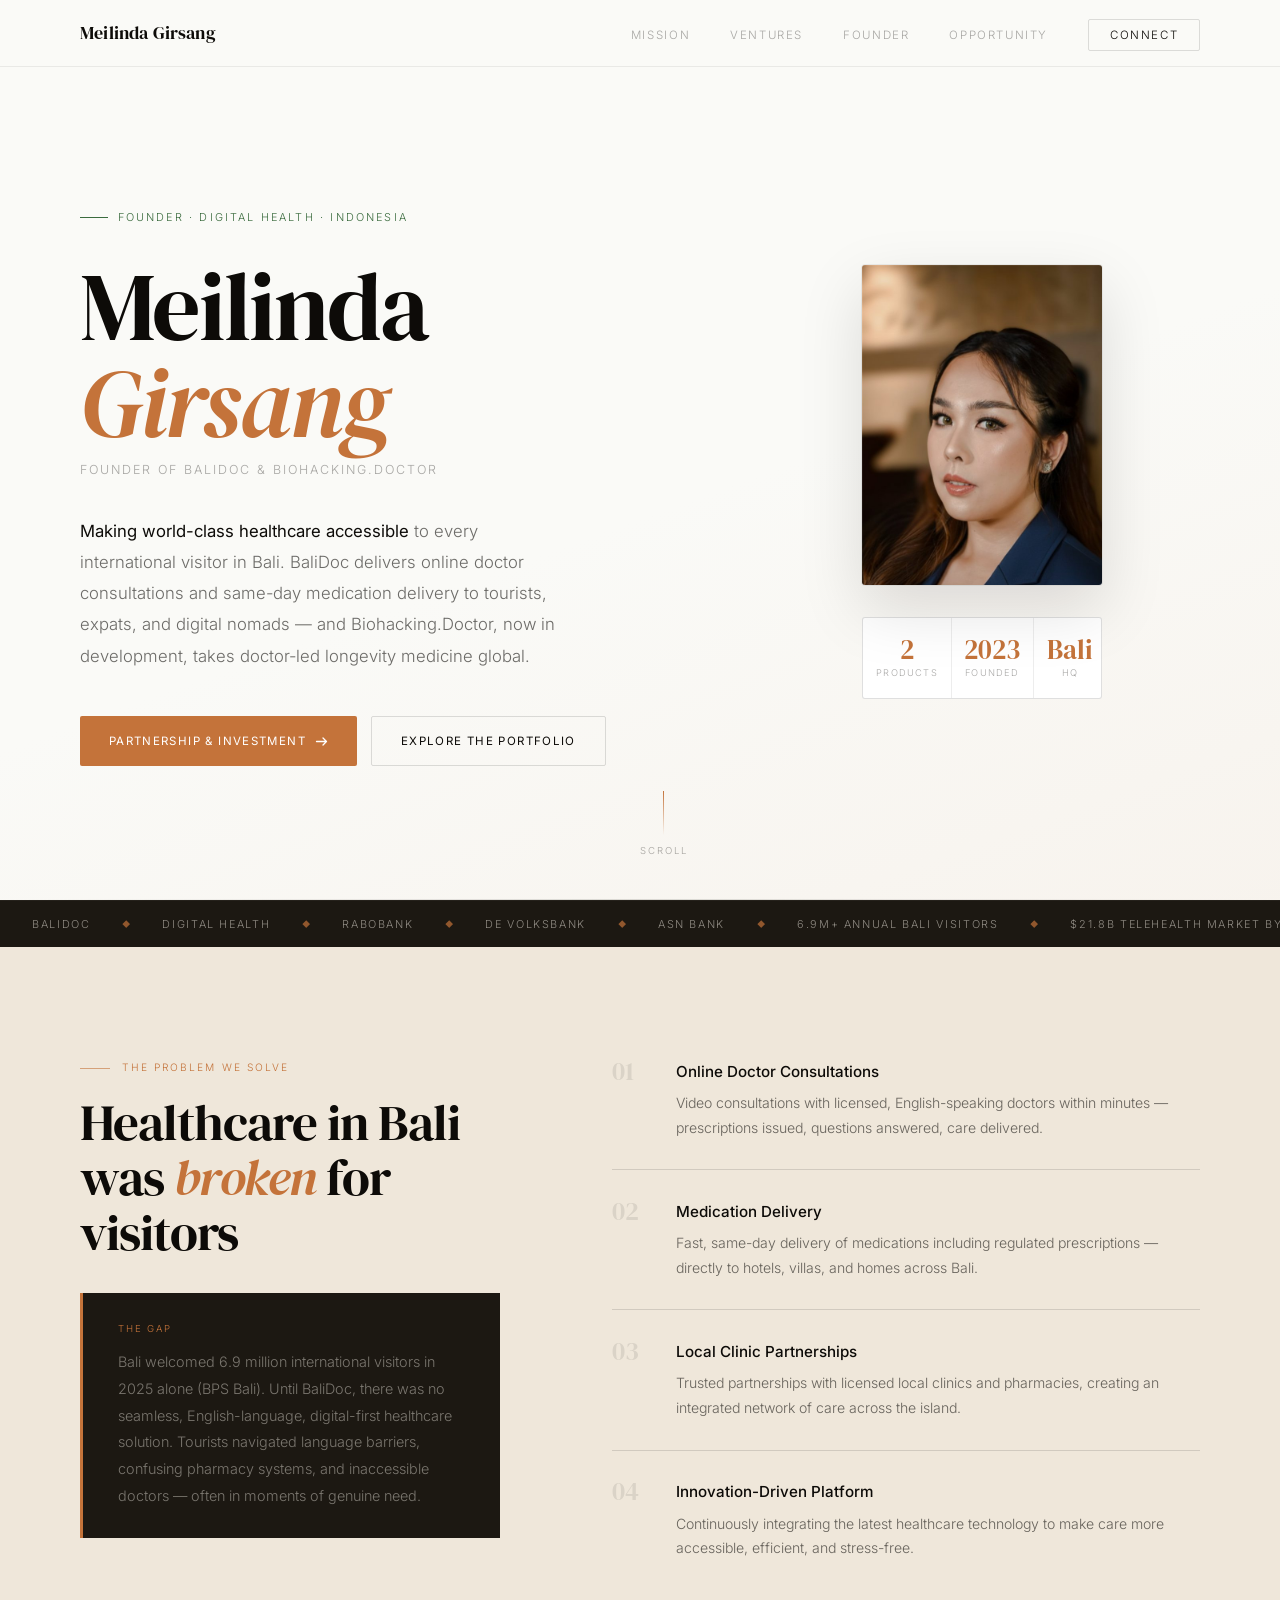
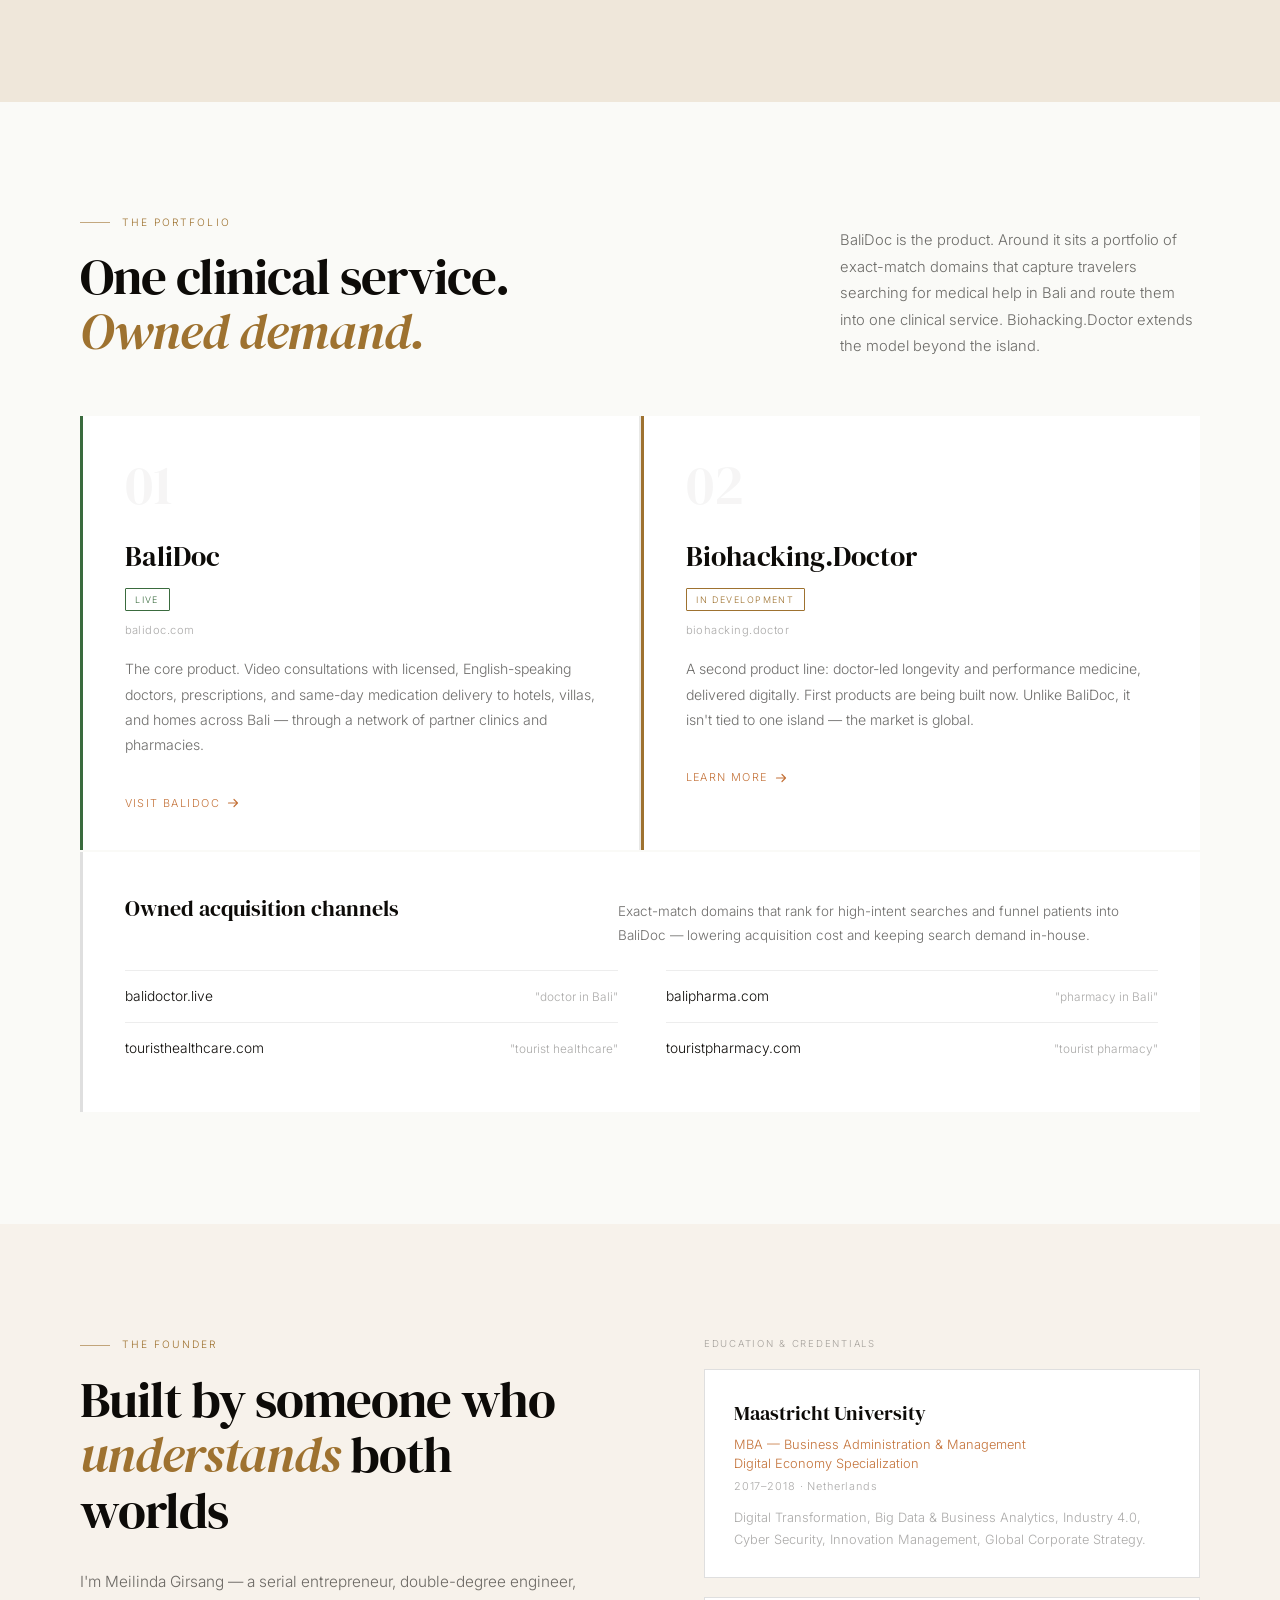
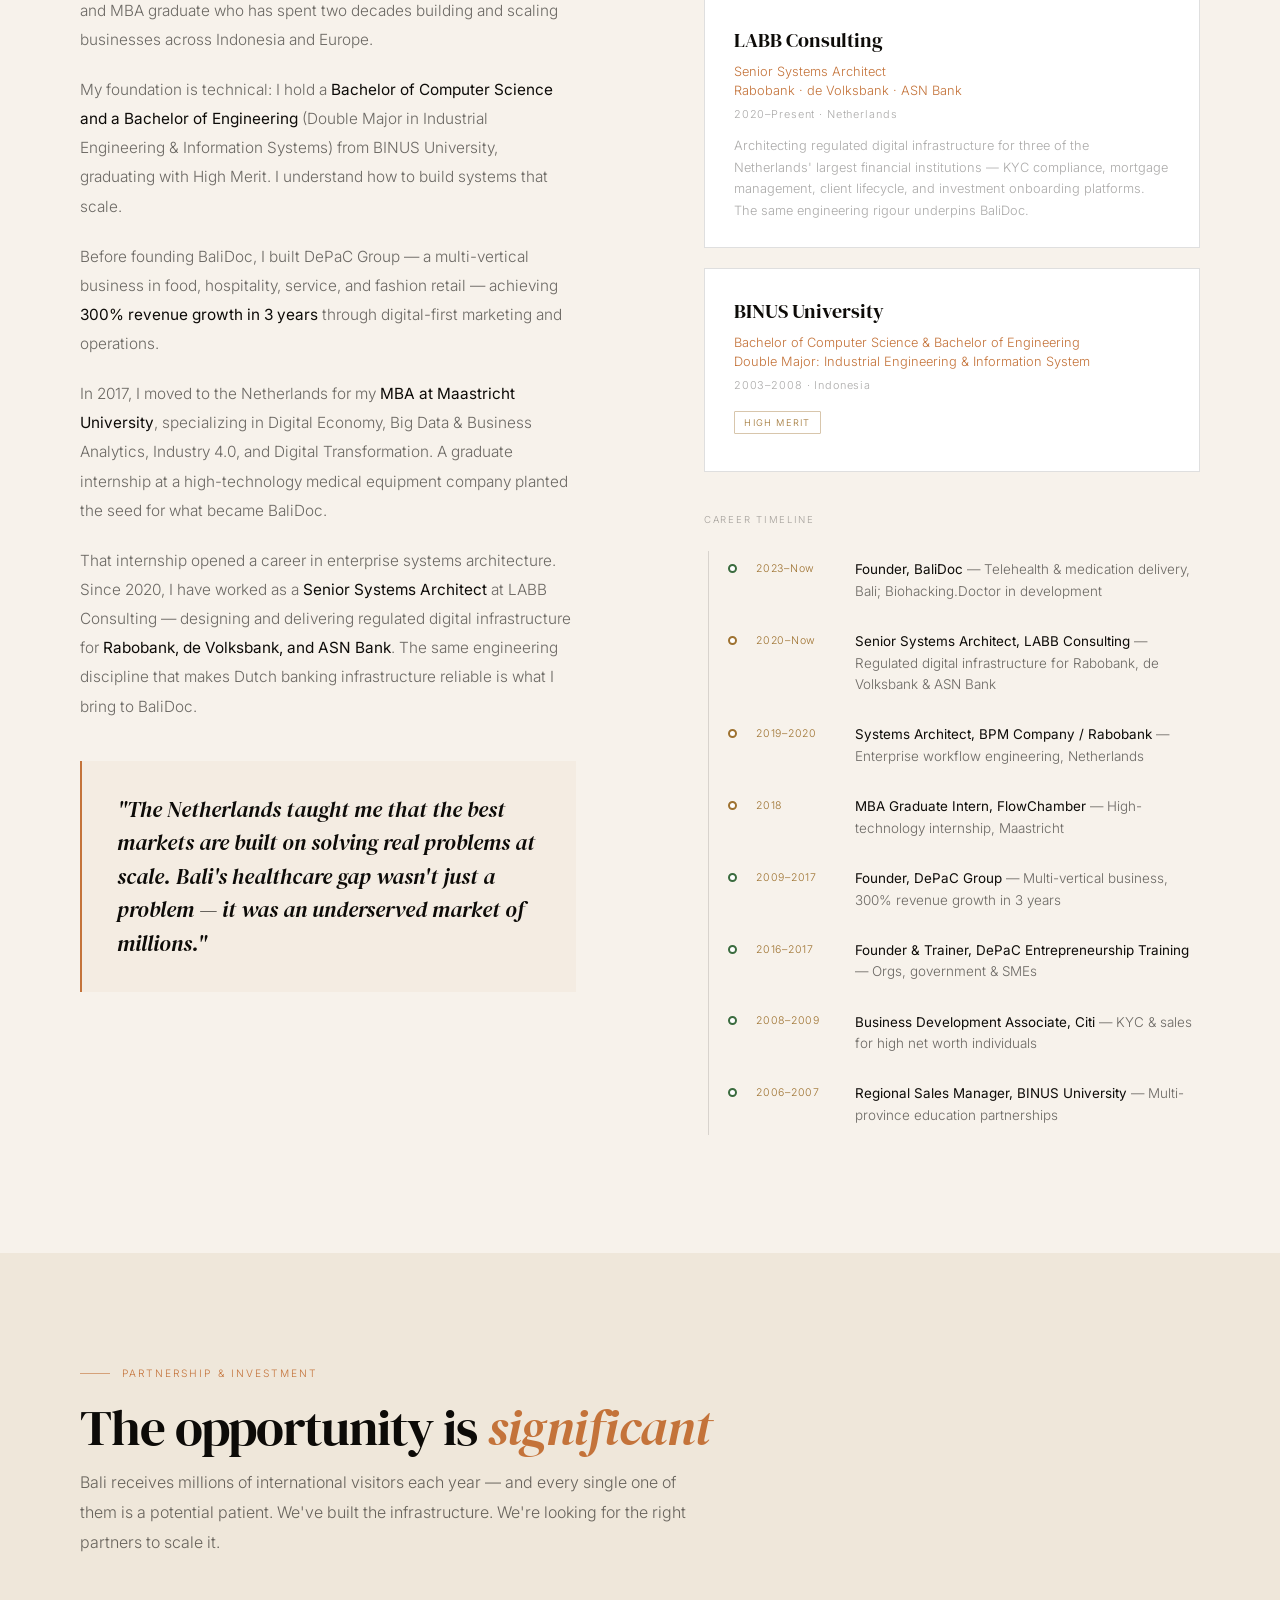
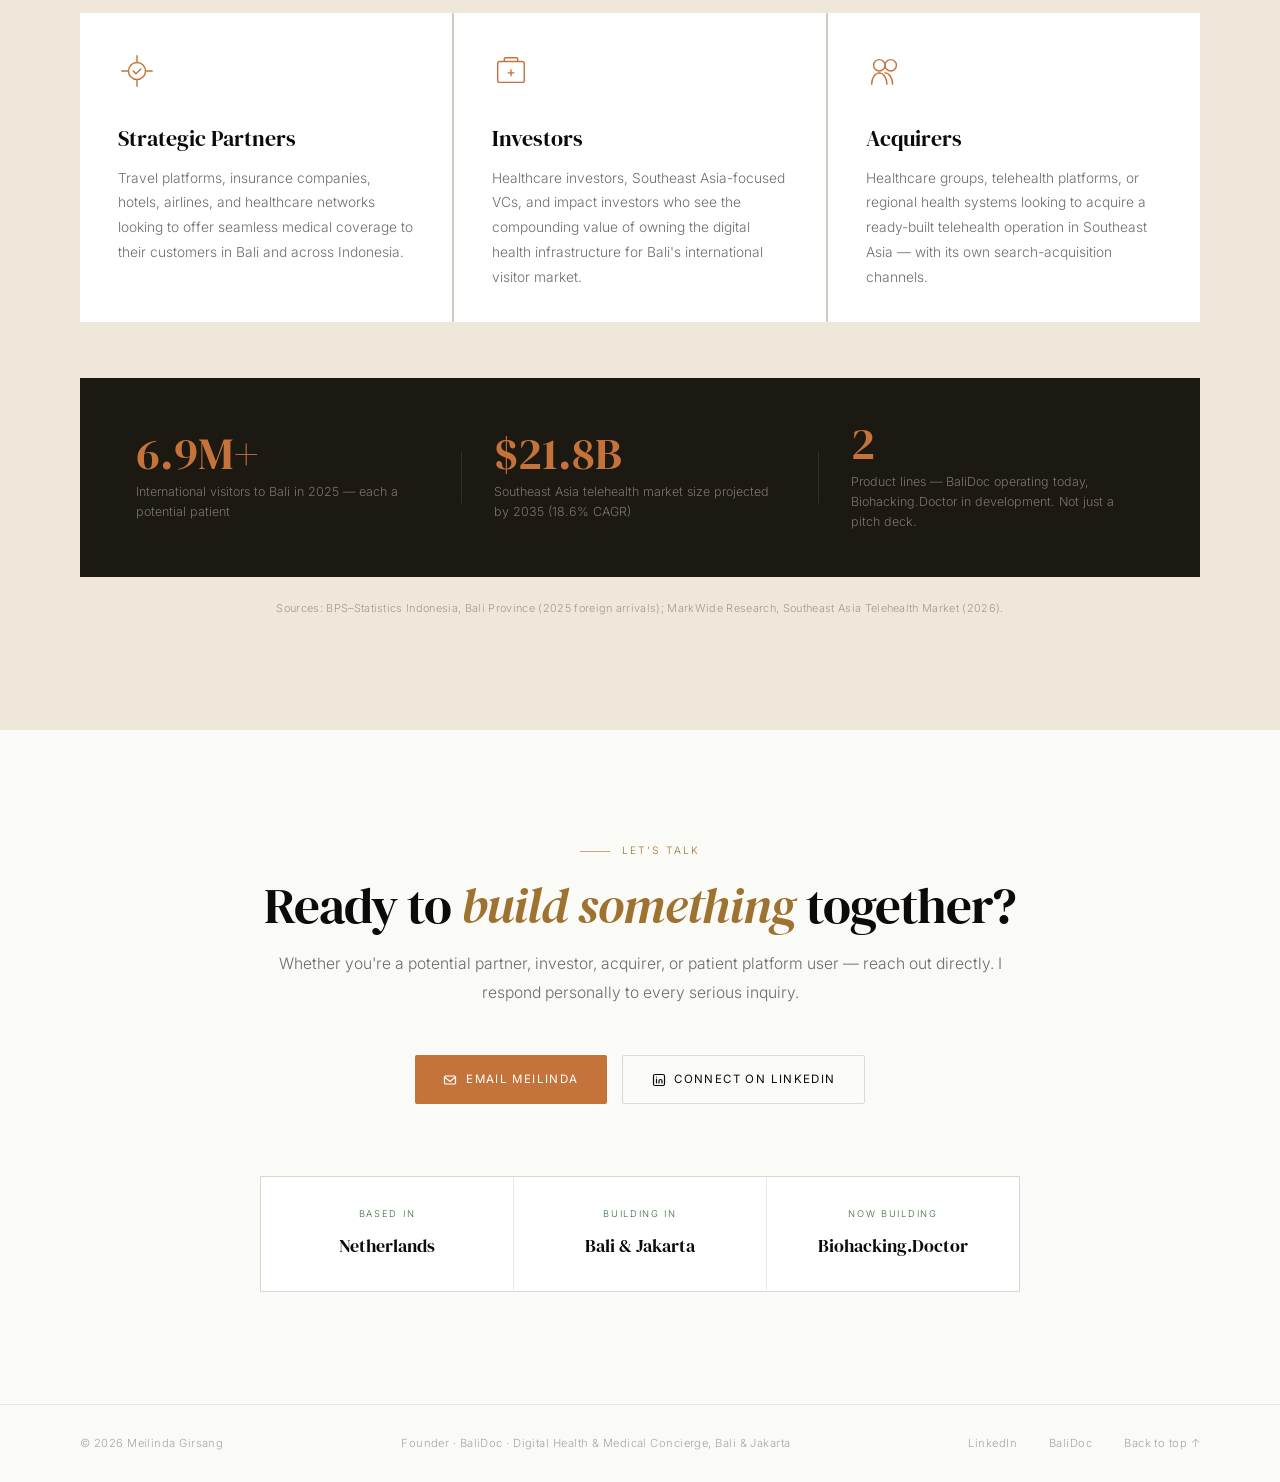
==== commit ceee4b65: "Reframe site around verifiable claims for investor diligence Present BaliDoc and Biohacking.Doctor a" ====
--- a/index.html
+++ b/index.html
@@ -4,13 +4,13 @@
 <meta charset="UTF-8" />
 <meta name="viewport" content="width=device-width, initial-scale=1.0" />
 <title>Meilinda Girsang — Founder, BaliDoc | Digital Health Entrepreneur, Bali & Indonesia</title>
-<meta name="description" content="Meilinda Girsang is the founder of BaliDoc, Indonesia's leading digital health and medical concierge platform for international visitors in Bali. MBA (Maastricht), double-degree engineer (BINUS), serial entrepreneur building the future of healthcare access in Southeast Asia." />
+<meta name="description" content="Meilinda Girsang is the founder of BaliDoc, a pioneering digital health and medical concierge platform for international visitors in Bali. MBA (Maastricht), double-degree engineer (BINUS), serial entrepreneur building the future of healthcare access in Southeast Asia." />
 <meta name="keywords" content="Meilinda Girsang, BaliDoc founder, BaliPharma, digital health Bali, telemedicine Indonesia, healthcare startup Bali, medical concierge Bali, health tech Southeast Asia, Indonesia startup founder, Bali healthcare platform, tourist healthcare Bali, digital health investment Indonesia, biohacking doctor, biohacking.doctor" />
 <meta name="author" content="Meilinda Girsang" />
 <link rel="canonical" href="https://meilindagirsang.com/" />
 <meta property="og:type" content="profile" />
 <meta property="og:title" content="Meilinda Girsang — Founder of BaliDoc, Digital Health Entrepreneur" />
-<meta property="og:description" content="Building Southeast Asia's digital health infrastructure for international travelers. Founder of BaliDoc, BaliPharma, BaliDoctor, TouristHealthcare, TouristPharmacy and Biohacking.Doctor. MBA (Maastricht), Double-Degree Engineer (BINUS)." />
+<meta property="og:description" content="Building Southeast Asia's digital health infrastructure for international travelers. Founder of BaliDoc (telehealth and medication delivery in Bali) and Biohacking.Doctor. MBA (Maastricht), Double-Degree Engineer (BINUS)." />
 <meta property="og:url" content="https://meilindagirsang.com/" />
 <meta property="og:site_name" content="Meilinda Girsang" />
 <meta property="og:locale" content="en_US" />
@@ -18,8 +18,8 @@
 <meta property="profile:last_name" content="Girsang" />
 <meta name="twitter:card" content="summary_large_image" />
 <meta name="twitter:title" content="Meilinda Girsang — Founder of BaliDoc" />
-<meta name="twitter:description" content="Building Bali's digital health infrastructure for the world's travelers. Founder of BaliDoc, BaliPharma, and more health platforms including the upcoming Biohacking.Doctor." />
-<script type="application/ld+json">{"@context":"https://schema.org","@type":"Person","name":"Meilinda Girsang","alternateName":"Meilinda Debora Girsang","url":"https://meilindagirsang.com","sameAs":["https://www.linkedin.com/in/meilindagirsang/"],"jobTitle":"Founder and CEO","worksFor":{"@type":"Organization","name":"BaliDoc","url":"https://www.balidoc.com"},"description":"Serial entrepreneur and digital health founder. Founder of BaliDoc, BaliPharma, BaliDoctor, TouristHealthcare, TouristPharmacy, and Biohacking.Doctor — six platforms building the digital health infrastructure for international visitors in Bali and Jakarta, Indonesia.","alumniOf":[{"@type":"EducationalOrganization","name":"Maastricht University"},{"@type":"EducationalOrganization","name":"BINUS University"}],"knowsAbout":["Digital Health","Telemedicine","Healthcare Technology","Entrepreneurship","Southeast Asia Healthcare","Biohacking"],"address":{"@type":"PostalAddress","addressCountry":"NL"}}</script>
+<meta name="twitter:description" content="Building Bali's digital health infrastructure for the world's travelers. Founder of BaliDoc and Biohacking.Doctor." />
+<script type="application/ld+json">{"@context":"https://schema.org","@type":"Person","name":"Meilinda Girsang","alternateName":"Meilinda Debora Girsang","url":"https://meilindagirsang.com","sameAs":["https://www.linkedin.com/in/meilindagirsang/"],"jobTitle":"Founder and CEO","worksFor":{"@type":"Organization","name":"BaliDoc","url":"https://www.balidoc.com"},"description":"Serial entrepreneur and digital health founder. Founder of BaliDoc, a telehealth and medication delivery service for international visitors in Bali, Indonesia, and Biohacking.Doctor, a doctor-led longevity platform in development.","alumniOf":[{"@type":"EducationalOrganization","name":"Maastricht University"},{"@type":"EducationalOrganization","name":"BINUS University"}],"knowsAbout":["Digital Health","Telemedicine","Healthcare Technology","Entrepreneurship","Southeast Asia Healthcare","Biohacking"],"address":{"@type":"PostalAddress","addressCountry":"NL"}}</script>
 <link rel="preconnect" href="https://fonts.googleapis.com" />
 <link rel="preconnect" href="https://fonts.gstatic.com" crossorigin />
 <link href="https://fonts.googleapis.com/css2?family=DM+Serif+Display:ital@0;1&family=Inter:wght@300;400;500&display=swap" rel="stylesheet" />
@@ -142,6 +142,15 @@
 .vc-link{display:inline-flex;align-items:center;gap:.45rem;font-size:.68rem;letter-spacing:.13em;text-transform:uppercase;color:var(--accent);text-decoration:none;transition:gap .2s}
 .vc-link svg{transition:transform .2s}
 .vc-link:hover{gap:.75rem}.vc-link:hover svg{transform:translateX(2px)}
+.ch{margin-top:2px;background:var(--card);padding:2.4rem 2.6rem;border-left:3px solid var(--bd-md)}
+.ch-head{display:flex;justify-content:space-between;align-items:baseline;gap:3rem;margin-bottom:1.4rem}
+.ch-title{font-family:'DM Serif Display',serif;font-size:1.35rem;color:var(--ink);white-space:nowrap}
+.ch-note{font-size:.84rem;color:var(--ink-60);line-height:1.75;max-width:540px}
+.ch-list{display:grid;grid-template-columns:repeat(2,1fr);column-gap:3rem}
+.ch-item{display:flex;justify-content:space-between;align-items:baseline;gap:1rem;padding:.85rem 0;border-top:1px solid var(--bd)}
+.ch-item a{font-size:.86rem;color:var(--ink);text-decoration:none;transition:color .2s}
+.ch-item a:hover{color:var(--accent)}
+.ch-intent{font-size:.74rem;color:var(--ink-35)}
 
 /* ─── FOUNDER ──────────────────────────────────────── */
 .founder{background:var(--bg-warm)}
@@ -225,6 +234,7 @@
   .mi{grid-template-columns:1fr;gap:3rem}
   .v-header{flex-direction:column;align-items:flex-start}
   .vg{grid-template-columns:1fr}
+  .ch{padding:1.8rem 1.5rem}.ch-head{flex-direction:column;gap:.6rem}.ch-list{grid-template-columns:1fr}
   .fi{grid-template-columns:1fr;gap:3rem}
   .og{grid-template-columns:1fr}
   .metrics{grid-template-columns:1fr;gap:2rem}.metric-div{display:none}
@@ -252,11 +262,11 @@
   <div>
     <div class="hero-eyebrow">Founder · Digital Health · Indonesia</div>
     <h1 class="hero-name">Meilinda<em>Girsang</em></h1>
-    <p class="hero-title">Founder of BaliDoc &amp; Bali's Digital Health Ecosystem</p>
-    <p class="hero-desc"><strong>Making world-class healthcare accessible</strong> to every international visitor in Bali — through six integrated digital health platforms serving tourists, expats, and digital nomads across Indonesia.</p>
+    <p class="hero-title">Founder of BaliDoc &amp; Biohacking.Doctor</p>
+    <p class="hero-desc"><strong>Making world-class healthcare accessible</strong> to every international visitor in Bali. BaliDoc delivers online doctor consultations and same-day medication delivery to tourists, expats, and digital nomads — and Biohacking.Doctor, now in development, takes doctor-led longevity medicine global.</p>
     <div class="hero-actions">
       <a href="#opportunity" class="btn btn-primary">Partnership &amp; Investment <svg width="13" height="13" viewBox="0 0 13 13" fill="none"><path d="M1.5 6.5h10M8 3l3.5 3.5L8 10" stroke="currentColor" stroke-width="1.3" stroke-linecap="round" stroke-linejoin="round"/></svg></a>
-      <a href="#ventures" class="btn btn-outline">Explore Platforms</a>
+      <a href="#ventures" class="btn btn-outline">Explore the Portfolio</a>
     </div>
   </div>
   <div class="hero-visual">
@@ -265,7 +275,7 @@
       <div class="photo-accent"></div>
     </div>
     <div class="hero-kpis">
-      <div class="kpi"><div class="kpi-n">6</div><div class="kpi-l">Platforms</div></div>
+      <div class="kpi"><div class="kpi-n">2</div><div class="kpi-l">Products</div></div>
       <div class="kpi"><div class="kpi-n">2023</div><div class="kpi-l">Founded</div></div>
       <div class="kpi"><div class="kpi-n">Bali</div><div class="kpi-l">HQ</div></div>
     </div>
@@ -282,9 +292,9 @@
       <span class="ticker-item">Rabobank</span><span class="ticker-dot">◆</span>
       <span class="ticker-item">de Volksbank</span><span class="ticker-dot">◆</span>
       <span class="ticker-item">ASN Bank</span><span class="ticker-dot">◆</span>
-      <span class="ticker-item">6M+ Visitors Served</span><span class="ticker-dot">◆</span>
-      <span class="ticker-item">$21B Market</span><span class="ticker-dot">◆</span>
-      <span class="ticker-item">6 Platforms Live</span><span class="ticker-dot">◆</span>
+      <span class="ticker-item">6.9M+ Annual Bali Visitors</span><span class="ticker-dot">◆</span>
+      <span class="ticker-item">$21.8B Telehealth Market by '35</span><span class="ticker-dot">◆</span>
+      <span class="ticker-item">Telehealth · Medication Delivery</span><span class="ticker-dot">◆</span>
       <span class="ticker-item">Bali · Indonesia</span><span class="ticker-dot">◆</span>
       <span class="ticker-item">Netherlands</span><span class="ticker-dot">◆</span>
       <span class="ticker-item">MBA Maastricht</span><span class="ticker-dot">◆</span>
@@ -296,9 +306,9 @@
       <span class="ticker-item">Rabobank</span><span class="ticker-dot">◆</span>
       <span class="ticker-item">de Volksbank</span><span class="ticker-dot">◆</span>
       <span class="ticker-item">ASN Bank</span><span class="ticker-dot">◆</span>
-      <span class="ticker-item">6M+ Visitors Served</span><span class="ticker-dot">◆</span>
-      <span class="ticker-item">$21B Market</span><span class="ticker-dot">◆</span>
-      <span class="ticker-item">6 Platforms Live</span><span class="ticker-dot">◆</span>
+      <span class="ticker-item">6.9M+ Annual Bali Visitors</span><span class="ticker-dot">◆</span>
+      <span class="ticker-item">$21.8B Telehealth Market by '35</span><span class="ticker-dot">◆</span>
+      <span class="ticker-item">Telehealth · Medication Delivery</span><span class="ticker-dot">◆</span>
       <span class="ticker-item">Bali · Indonesia</span><span class="ticker-dot">◆</span>
       <span class="ticker-item">Netherlands</span><span class="ticker-dot">◆</span>
       <span class="ticker-item">MBA Maastricht</span><span class="ticker-dot">◆</span>
@@ -315,7 +325,7 @@
       <h2>Healthcare in Bali was <em>broken</em> for visitors</h2>
       <div class="m-gap">
         <div class="m-gap-label">The Gap</div>
-        <p>Bali welcomes over 6 million international visitors annually. Until BaliDoc, there was no seamless, English-language, digital-first healthcare solution. Tourists navigated language barriers, confusing pharmacy systems, and inaccessible doctors — often in moments of genuine need.</p>
+        <p>Bali welcomed 6.9 million international visitors in 2025 alone (BPS Bali). Until BaliDoc, there was no seamless, English-language, digital-first healthcare solution. Tourists navigated language barriers, confusing pharmacy systems, and inaccessible doctors — often in moments of genuine need.</p>
       </div>
     </div>
     <div class="m-list reveal">
@@ -332,10 +342,10 @@
   <div class="vi">
     <div class="v-header reveal">
       <div>
-        <div class="section-tag tag-gold">The Platform Portfolio</div>
-        <h2>Six platforms.<br><em class="g">One ecosystem.</em></h2>
-      </div>
-      <p class="v-subtitle">Each platform targets a specific segment of the Bali healthcare journey — together forming a comprehensive, defensible digital health infrastructure.</p>
+        <div class="section-tag tag-gold">The Portfolio</div>
+        <h2>One clinical service.<br><em class="g">Owned demand.</em></h2>
+      </div>
+      <p class="v-subtitle">BaliDoc is the product. Around it sits a portfolio of exact-match domains that capture travelers searching for medical help in Bali and route them into one clinical service. Biohacking.Doctor extends the model beyond the island.</p>
     </div>
     <div class="vg">
       <div class="vc is-live reveal">
@@ -343,48 +353,28 @@
         <div class="vc-name">BaliDoc</div>
         <div class="vc-badges"><span class="badge badge-live">Live</span></div>
         <span class="vc-url">balidoc.com</span>
-        <p class="vc-desc">The flagship platform. Online medical consultations with top-tier professionals, prescription management, and medication delivery. Mission: ensure your health journey is seamless, personalized, and stress-free.</p>
+        <p class="vc-desc">The core product. Video consultations with licensed, English-speaking doctors, prescriptions, and same-day medication delivery to hotels, villas, and homes across Bali — through a network of partner clinics and pharmacies.</p>
         <a href="https://www.balidoc.com" target="_blank" rel="noopener" class="vc-link">Visit BaliDoc <svg width="12" height="12" viewBox="0 0 12 12" fill="none"><path d="M1.5 6h9M7 2.5l3.5 3.5L7 9.5" stroke="currentColor" stroke-width="1.2" stroke-linecap="round" stroke-linejoin="round"/></svg></a>
       </div>
-      <div class="vc is-live reveal">
+      <div class="vc is-soon reveal">
         <div class="vc-num">02</div>
-        <div class="vc-name">BaliDoctor</div>
-        <div class="vc-badges"><span class="badge badge-live">Live</span></div>
-        <span class="vc-url">balidoctor.live</span>
-        <p class="vc-desc">A dedicated telemedicine portal connecting patients directly with licensed, English-speaking doctors in Bali. Built for fast, frictionless access — especially for first-time visitors.</p>
-        <a href="https://www.balidoctor.live" target="_blank" rel="noopener" class="vc-link">Visit BaliDoctor <svg width="12" height="12" viewBox="0 0 12 12" fill="none"><path d="M1.5 6h9M7 2.5l3.5 3.5L7 9.5" stroke="currentColor" stroke-width="1.2" stroke-linecap="round" stroke-linejoin="round"/></svg></a>
-      </div>
-      <div class="vc is-live reveal">
-        <div class="vc-num">03</div>
-        <div class="vc-name">BaliPharma</div>
-        <div class="vc-badges"><span class="badge badge-live">Live</span></div>
-        <span class="vc-url">balipharma.com</span>
-        <p class="vc-desc">Online pharmacy platform connected to local licensed pharmacies across Bali. Fast, reliable digital ordering and delivery — bridging the gap between prescription and doorstep for international residents.</p>
-        <a href="https://balipharma.com" target="_blank" rel="noopener" class="vc-link">Visit BaliPharma <svg width="12" height="12" viewBox="0 0 12 12" fill="none"><path d="M1.5 6h9M7 2.5l3.5 3.5L7 9.5" stroke="currentColor" stroke-width="1.2" stroke-linecap="round" stroke-linejoin="round"/></svg></a>
-      </div>
-      <div class="vc is-live reveal">
-        <div class="vc-num">04</div>
-        <div class="vc-name">TouristHealthcare</div>
-        <div class="vc-badges"><span class="badge badge-live">Live</span></div>
-        <span class="vc-url">touristhealthcare.com</span>
-        <p class="vc-desc">Comprehensive digital resource guiding international visitors through all healthcare options in Bali — from clinics and specialists to emergency services. The first port of call for any traveler who needs medical help.</p>
-        <a href="https://www.touristhealthcare.com" target="_blank" rel="noopener" class="vc-link">Visit TouristHealthcare <svg width="12" height="12" viewBox="0 0 12 12" fill="none"><path d="M1.5 6h9M7 2.5l3.5 3.5L7 9.5" stroke="currentColor" stroke-width="1.2" stroke-linecap="round" stroke-linejoin="round"/></svg></a>
-      </div>
-      <div class="vc is-soon reveal">
-        <div class="vc-num">05</div>
-        <div class="vc-name">TouristPharmacy</div>
-        <div class="vc-badges"><span class="badge badge-soon">Pre-launch</span></div>
-        <span class="vc-url">touristpharmacy.com</span>
-        <p class="vc-desc">A simplified, travel-focused pharmacy platform for tourists — enabling safe, fast access to medications without navigating the complexities of the local system. Expanding the ecosystem's reach to the broadest possible user base.</p>
-        <a href="https://touristpharmacy.com" target="_blank" rel="noopener" class="vc-link">Visit TouristPharmacy <svg width="12" height="12" viewBox="0 0 12 12" fill="none"><path d="M1.5 6h9M7 2.5l3.5 3.5L7 9.5" stroke="currentColor" stroke-width="1.2" stroke-linecap="round" stroke-linejoin="round"/></svg></a>
-      </div>
-      <div class="vc is-soon reveal">
-        <div class="vc-num">06</div>
         <div class="vc-name">Biohacking.Doctor</div>
-        <div class="vc-badges"><span class="badge badge-soon">Coming Soon</span></div>
+        <div class="vc-badges"><span class="badge badge-soon">In Development</span></div>
         <span class="vc-url">biohacking.doctor</span>
-        <p class="vc-desc">The next frontier in personalised health optimisation. Evidence-based biohacking protocols, longevity strategies, and performance medicine for a global audience — merging cutting-edge science with the accessible, digital-first approach that defines the BaliDoc ecosystem.</p>
+        <p class="vc-desc">A second product line: doctor-led longevity and performance medicine, delivered digitally. First products are being built now. Unlike BaliDoc, it isn't tied to one island — the market is global.</p>
         <a href="https://www.biohacking.doctor" target="_blank" rel="noopener" class="vc-link">Learn More <svg width="12" height="12" viewBox="0 0 12 12" fill="none"><path d="M1.5 6h9M7 2.5l3.5 3.5L7 9.5" stroke="currentColor" stroke-width="1.2" stroke-linecap="round" stroke-linejoin="round"/></svg></a>
+      </div>
+    </div>
+    <div class="ch reveal">
+      <div class="ch-head">
+        <div class="ch-title">Owned acquisition channels</div>
+        <p class="ch-note">Exact-match domains that rank for high-intent searches and funnel patients into BaliDoc — lowering acquisition cost and keeping search demand in-house.</p>
+      </div>
+      <div class="ch-list">
+        <div class="ch-item"><a href="https://www.balidoctor.live" target="_blank" rel="noopener">balidoctor.live</a><span class="ch-intent">"doctor in Bali"</span></div>
+        <div class="ch-item"><a href="https://balipharma.com" target="_blank" rel="noopener">balipharma.com</a><span class="ch-intent">"pharmacy in Bali"</span></div>
+        <div class="ch-item"><a href="https://www.touristhealthcare.com" target="_blank" rel="noopener">touristhealthcare.com</a><span class="ch-intent">"tourist healthcare"</span></div>
+        <div class="ch-item"><a href="https://touristpharmacy.com" target="_blank" rel="noopener">touristpharmacy.com</a><span class="ch-intent">"tourist pharmacy"</span></div>
       </div>
     </div>
   </div>
@@ -401,7 +391,7 @@
         <p class="reveal">My foundation is technical: I hold a <strong>Bachelor of Computer Science and a Bachelor of Engineering</strong> (Double Major in Industrial Engineering &amp; Information Systems) from BINUS University, graduating with High Merit. I understand how to build systems that scale.</p>
         <p class="reveal">Before founding BaliDoc, I built DePaC Group — a multi-vertical business in food, hospitality, service, and fashion retail — achieving <strong>300% revenue growth in 3 years</strong> through digital-first marketing and operations.</p>
         <p class="reveal">In 2017, I moved to the Netherlands for my <strong>MBA at Maastricht University</strong>, specializing in Digital Economy, Big Data &amp; Business Analytics, Industry 4.0, and Digital Transformation. A graduate internship at a high-technology medical equipment company planted the seed for what became BaliDoc.</p>
-        <p class="reveal">That internship opened a career in enterprise systems architecture. Since 2019, I have worked as a <strong>Senior Systems Architect</strong> at LABB Consulting — designing and delivering regulated digital infrastructure for <strong>Rabobank, de Volksbank, and ASN Bank</strong>. The same engineering discipline that makes Dutch banking infrastructure reliable is what makes BaliDoc's platforms trustworthy at scale.</p>
+        <p class="reveal">That internship opened a career in enterprise systems architecture. Since 2020, I have worked as a <strong>Senior Systems Architect</strong> at LABB Consulting — designing and delivering regulated digital infrastructure for <strong>Rabobank, de Volksbank, and ASN Bank</strong>. The same engineering discipline that makes Dutch banking infrastructure reliable is what I bring to BaliDoc.</p>
       </div>
       <div class="pullquote reveal">
         <p>"The Netherlands taught me that the best markets are built on solving real problems at scale. Bali's healthcare gap wasn't just a problem — it was an underserved market of millions."</p>
@@ -432,7 +422,7 @@
 
       <div class="fc-label">Career Timeline</div>
       <div class="timeline">
-        <div class="tl-item"><div class="tl-dot"></div><div class="tl-year">2023–Now</div><div class="tl-text"><strong>Founder, BaliDoc</strong> — 6 digital health platforms, Bali &amp; Jakarta</div></div>
+        <div class="tl-item"><div class="tl-dot"></div><div class="tl-year">2023–Now</div><div class="tl-text"><strong>Founder, BaliDoc</strong> — Telehealth &amp; medication delivery, Bali; Biohacking.Doctor in development</div></div>
         <div class="tl-item"><div class="tl-dot is-gold"></div><div class="tl-year">2020–Now</div><div class="tl-text"><strong>Senior Systems Architect, LABB Consulting</strong> — Regulated digital infrastructure for Rabobank, de Volksbank &amp; ASN Bank</div></div>
         <div class="tl-item"><div class="tl-dot is-gold"></div><div class="tl-year">2019–2020</div><div class="tl-text"><strong>Systems Architect, BPM Company / Rabobank</strong> — Enterprise workflow engineering, Netherlands</div></div>
         <div class="tl-item"><div class="tl-dot is-gold"></div><div class="tl-year">2018</div><div class="tl-text"><strong>MBA Graduate Intern, FlowChamber</strong> — High-technology internship, Maastricht</div></div>
@@ -467,16 +457,17 @@
       <div class="oc">
         <svg class="oc-icon" viewBox="0 0 40 40" fill="none"><circle cx="14" cy="14" r="6" stroke="currentColor" stroke-width="1.5"/><circle cx="26" cy="14" r="6" stroke="currentColor" stroke-width="1.5"/><path d="M6 34c0-6.627 3.582-12 8-12M20 22c4.418 0 8 5.373 8 12" stroke="currentColor" stroke-width="1.5" stroke-linecap="round"/><path d="M14 22c4.418 0 8 5.373 8 12" stroke="currentColor" stroke-width="1.5" stroke-linecap="round"/></svg>
         <div class="oc-title">Acquirers</div>
-        <p class="oc-desc">Healthcare groups, telehealth platforms, or regional health systems looking to acquire a ready-built, brand-recognized digital health portfolio in Southeast Asia.</p>
+        <p class="oc-desc">Healthcare groups, telehealth platforms, or regional health systems looking to acquire a ready-built telehealth operation in Southeast Asia — with its own search-acquisition channels.</p>
       </div>
     </div>
     <div class="metrics reveal">
-      <div><div class="metric-n">6M+</div><div class="metric-l">International visitors to Bali annually — each a potential patient</div></div>
+      <div><div class="metric-n">6.9M+</div><div class="metric-l">International visitors to Bali in 2025 — each a potential patient</div></div>
       <div class="metric-div"></div>
-      <div><div class="metric-n">$21B</div><div class="metric-l">Southeast Asia digital health market projected size by 2026</div></div>
+      <div><div class="metric-n">$21.8B</div><div class="metric-l">Southeast Asia telehealth market size projected by 2035 (18.6% CAGR)</div></div>
       <div class="metric-div"></div>
-      <div><div class="metric-n">6</div><div class="metric-l">Platforms built and growing — ecosystem ready to scale, not just a pitch deck</div></div>
-    </div>
+      <div><div class="metric-n">2</div><div class="metric-l">Product lines — BaliDoc operating today, Biohacking.Doctor in development. Not just a pitch deck.</div></div>
+    </div>
+    <p style="text-align:center;font-size:.68rem;color:var(--ink-35);letter-spacing:.03em;margin-top:1.4rem;">Sources: BPS–Statistics Indonesia, Bali Province (2025 foreign arrivals); MarkWide Research, Southeast Asia Telehealth Market (2026).</p>
   </div>
 </section>
 
@@ -495,14 +486,14 @@
     <div class="contact-details reveal">
       <div class="cd"><div class="cd-label">Based in</div><div class="cd-value">Netherlands</div></div>
       <div class="cd"><div class="cd-label">Building in</div><div class="cd-value">Bali &amp; Jakarta</div></div>
-      <div class="cd"><div class="cd-label">Platforms</div><div class="cd-value">6 &amp; Growing</div></div>
+      <div class="cd"><div class="cd-label">Now building</div><div class="cd-value">Biohacking.Doctor</div></div>
     </div>
   </div>
 </section>
 
 <!-- FOOTER -->
 <footer>
-  <span>© 2025 Meilinda Girsang</span>
+  <span>© 2026 Meilinda Girsang</span>
   <span itemprop="description">Founder · BaliDoc · Digital Health &amp; Medical Concierge, Bali &amp; Jakarta</span>
   <div class="footer-links">
     <a href="https://www.linkedin.com/in/meilindagirsang/" target="_blank" rel="noopener">LinkedIn</a>
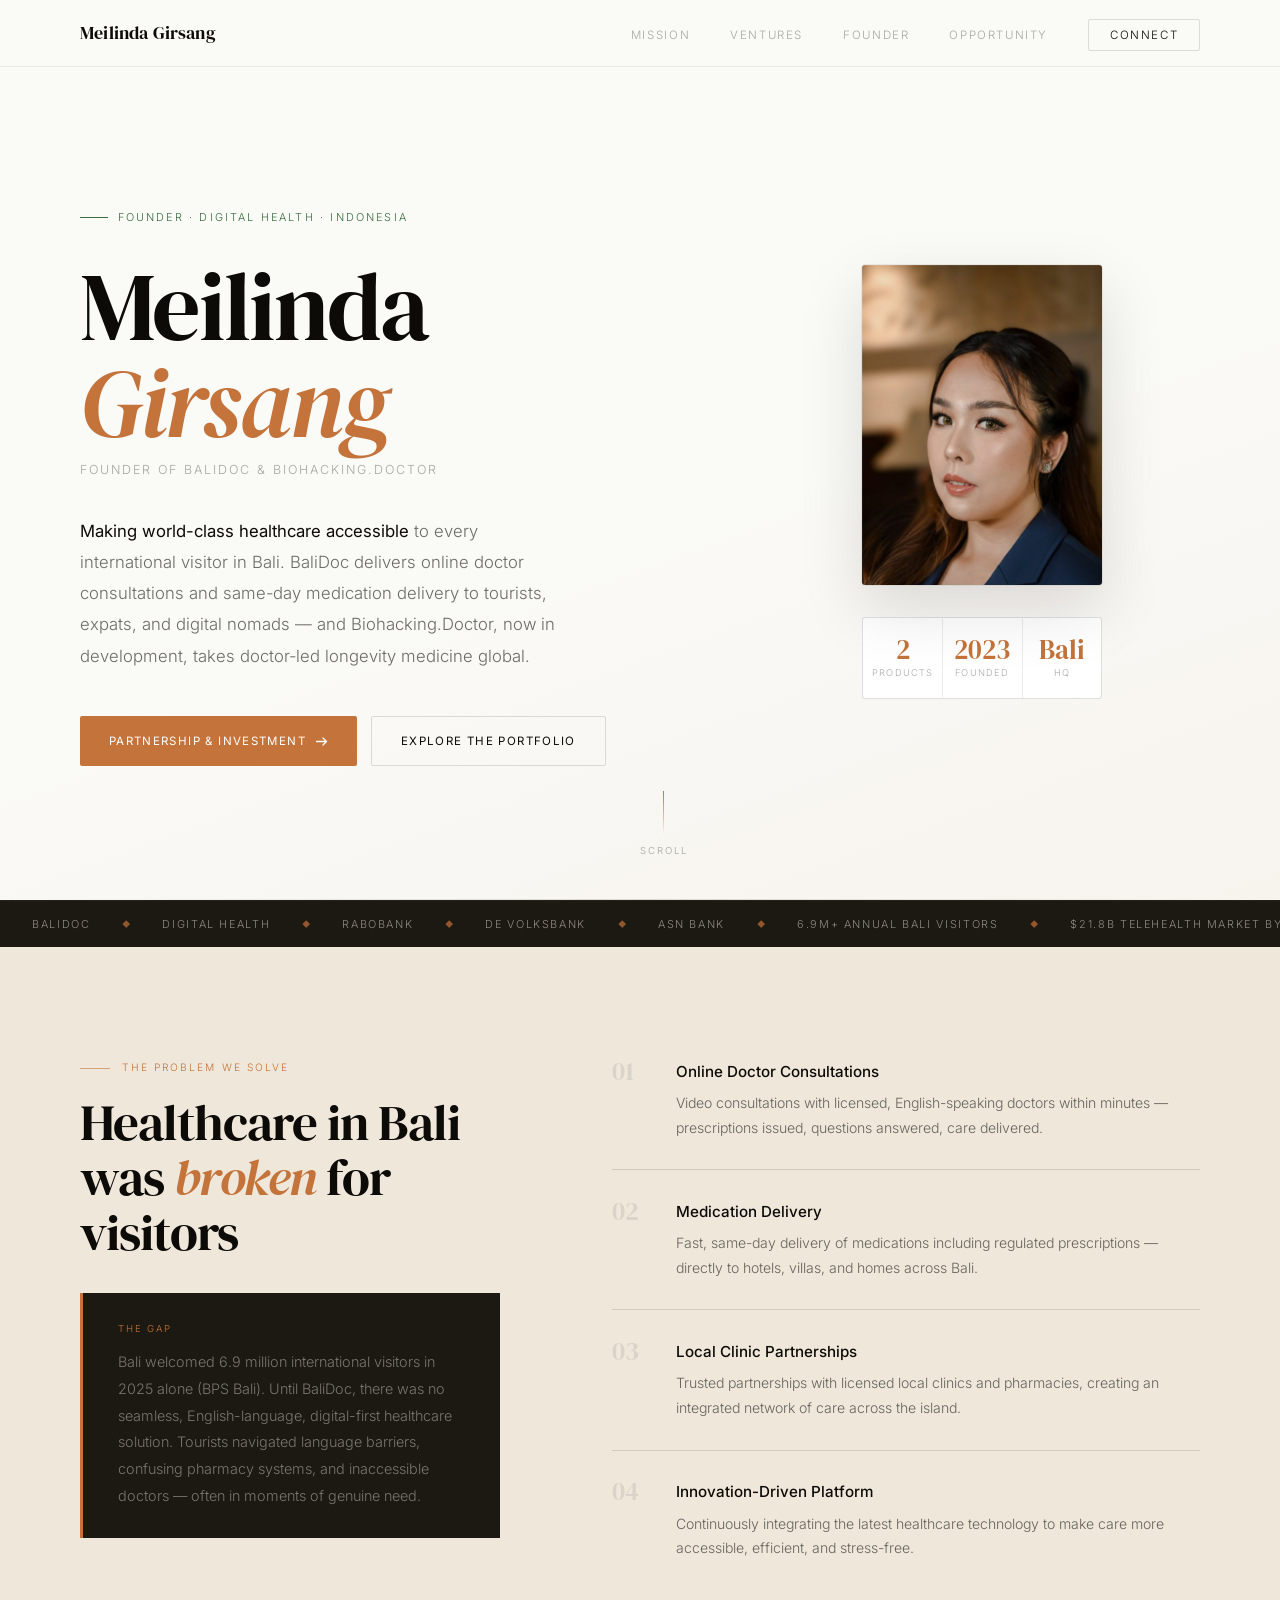
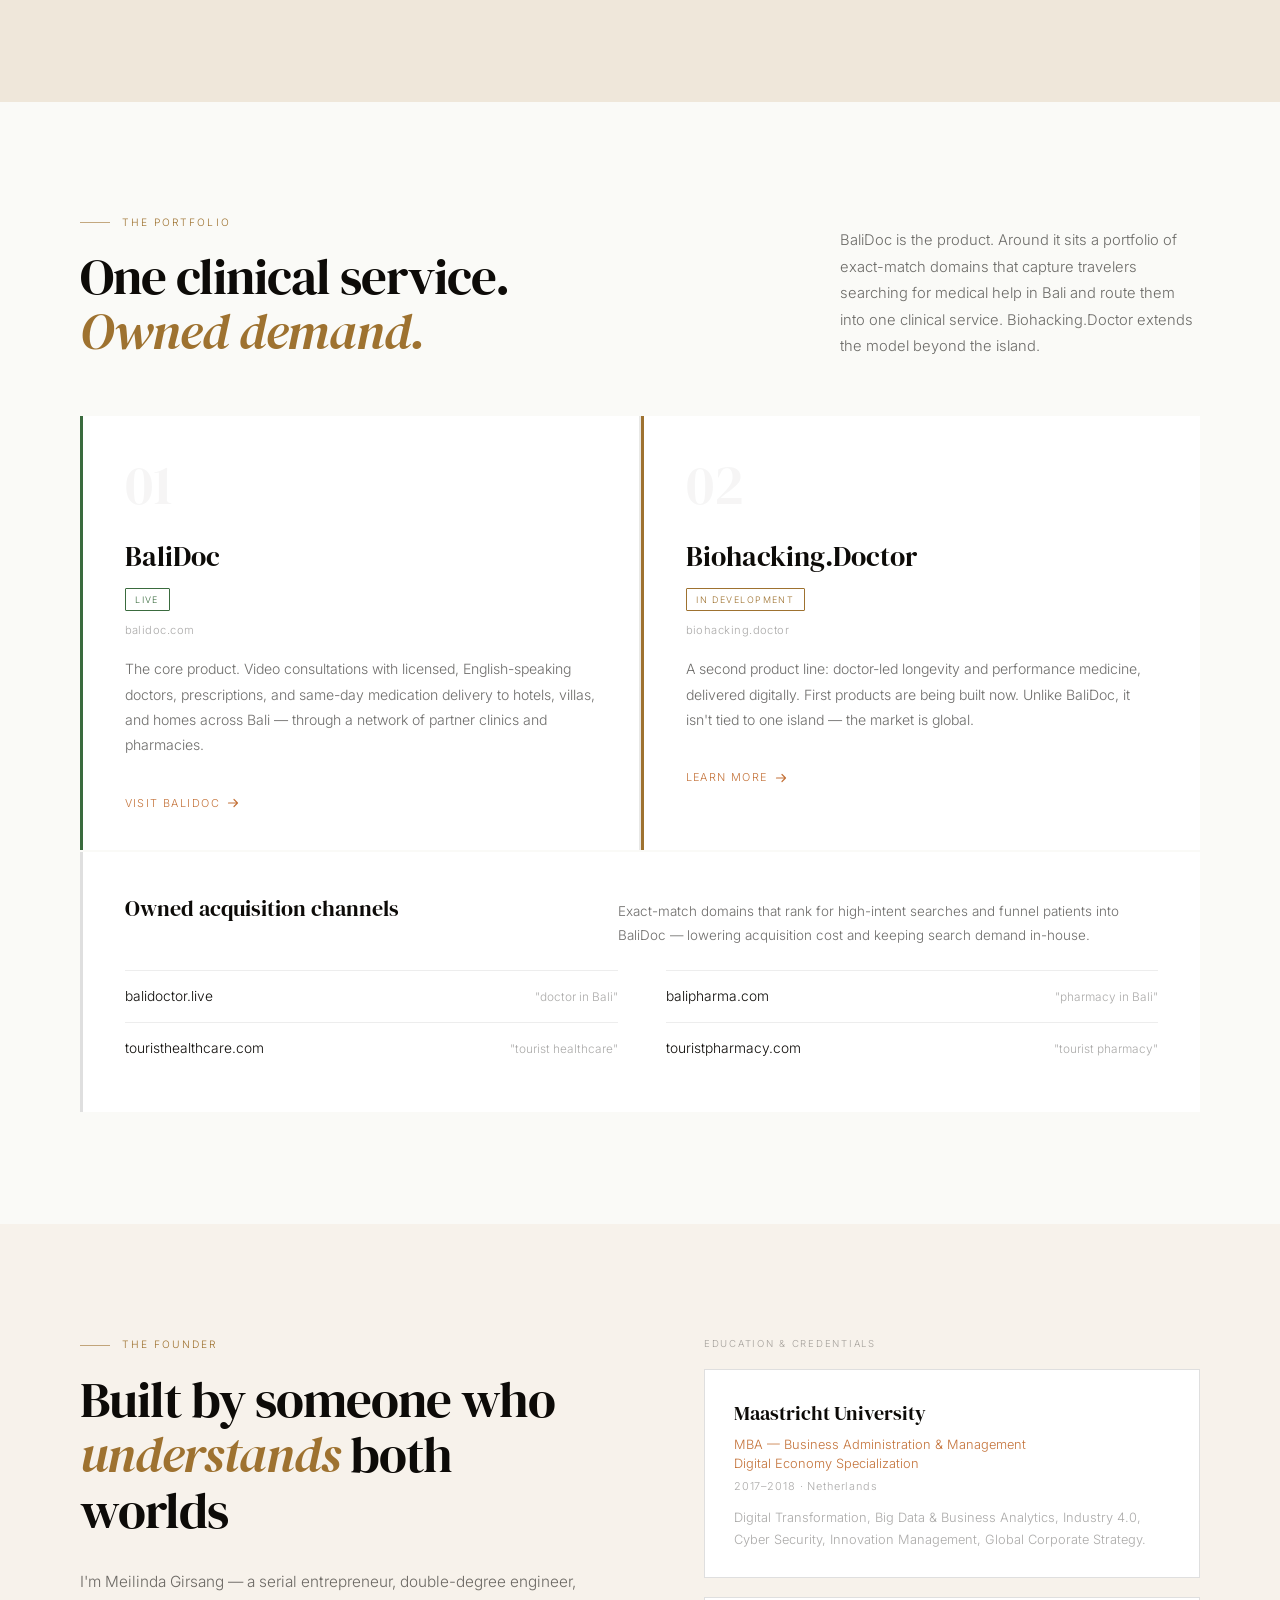
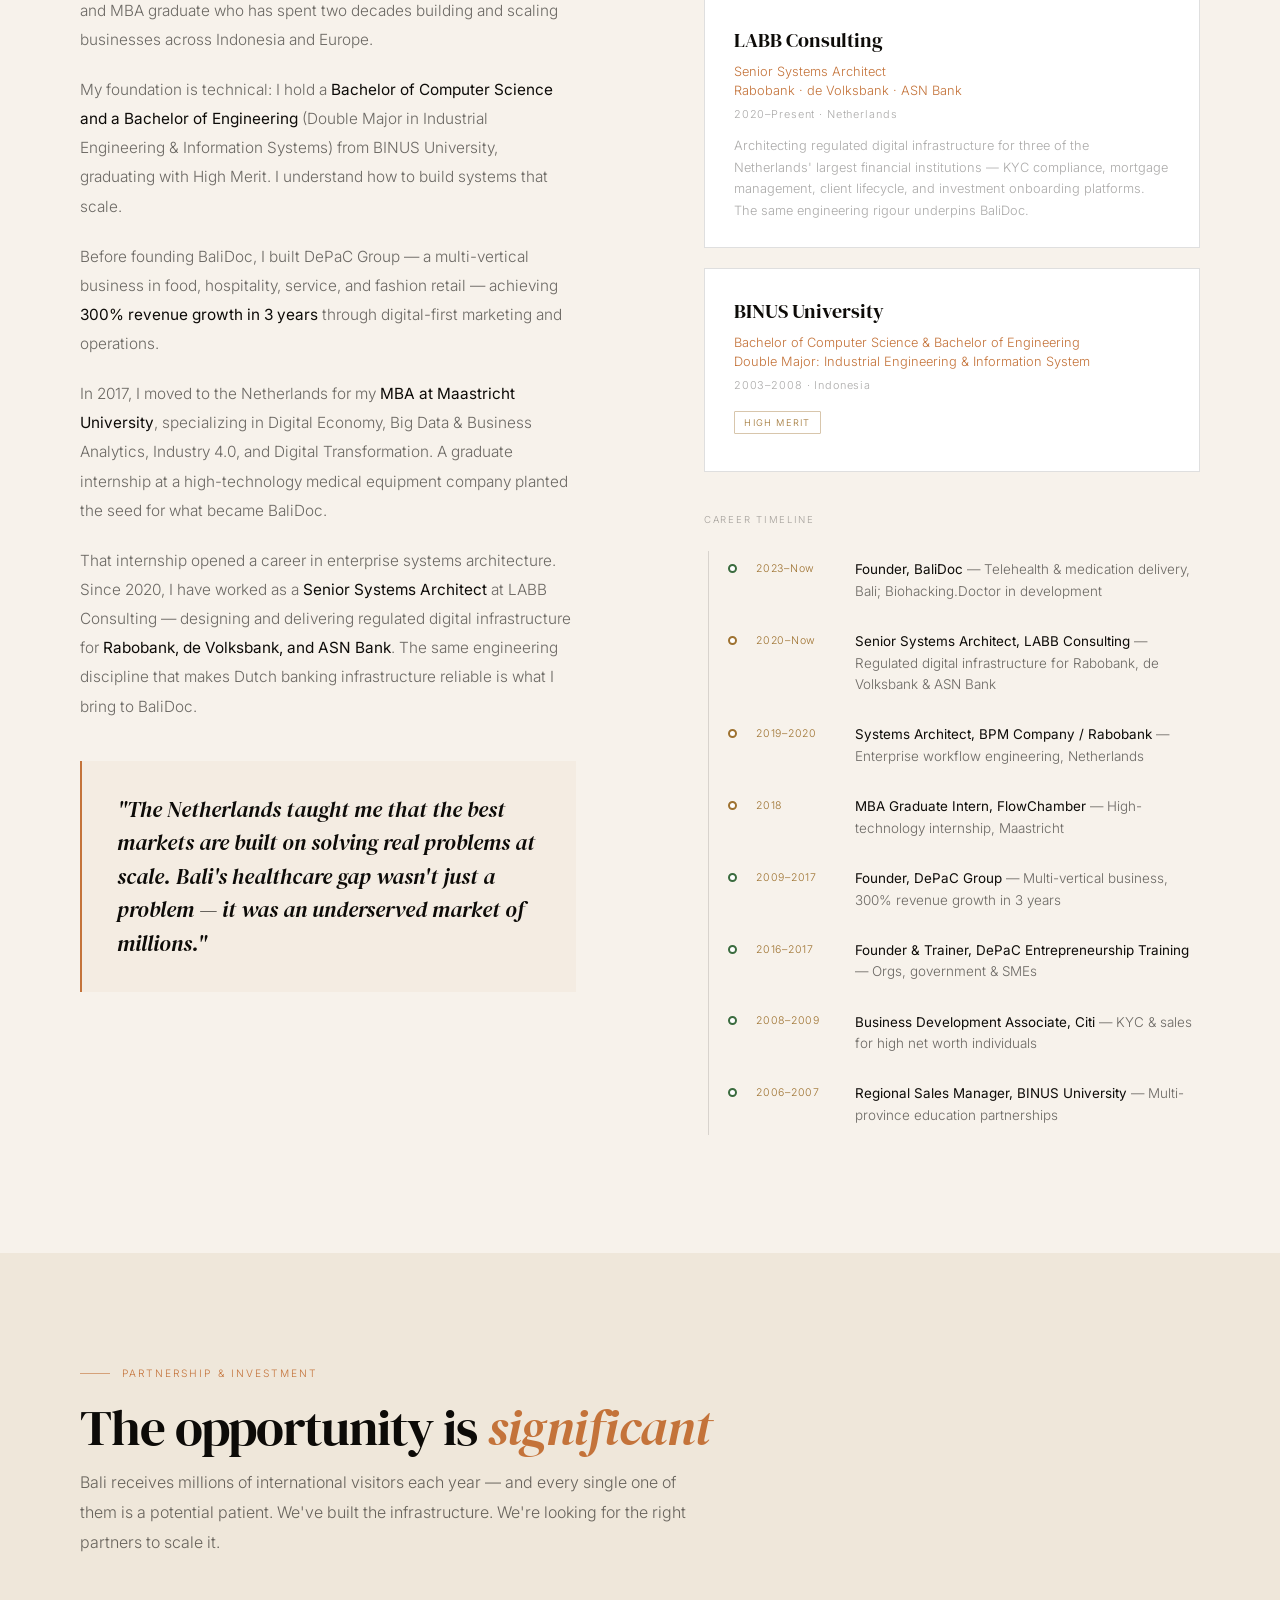
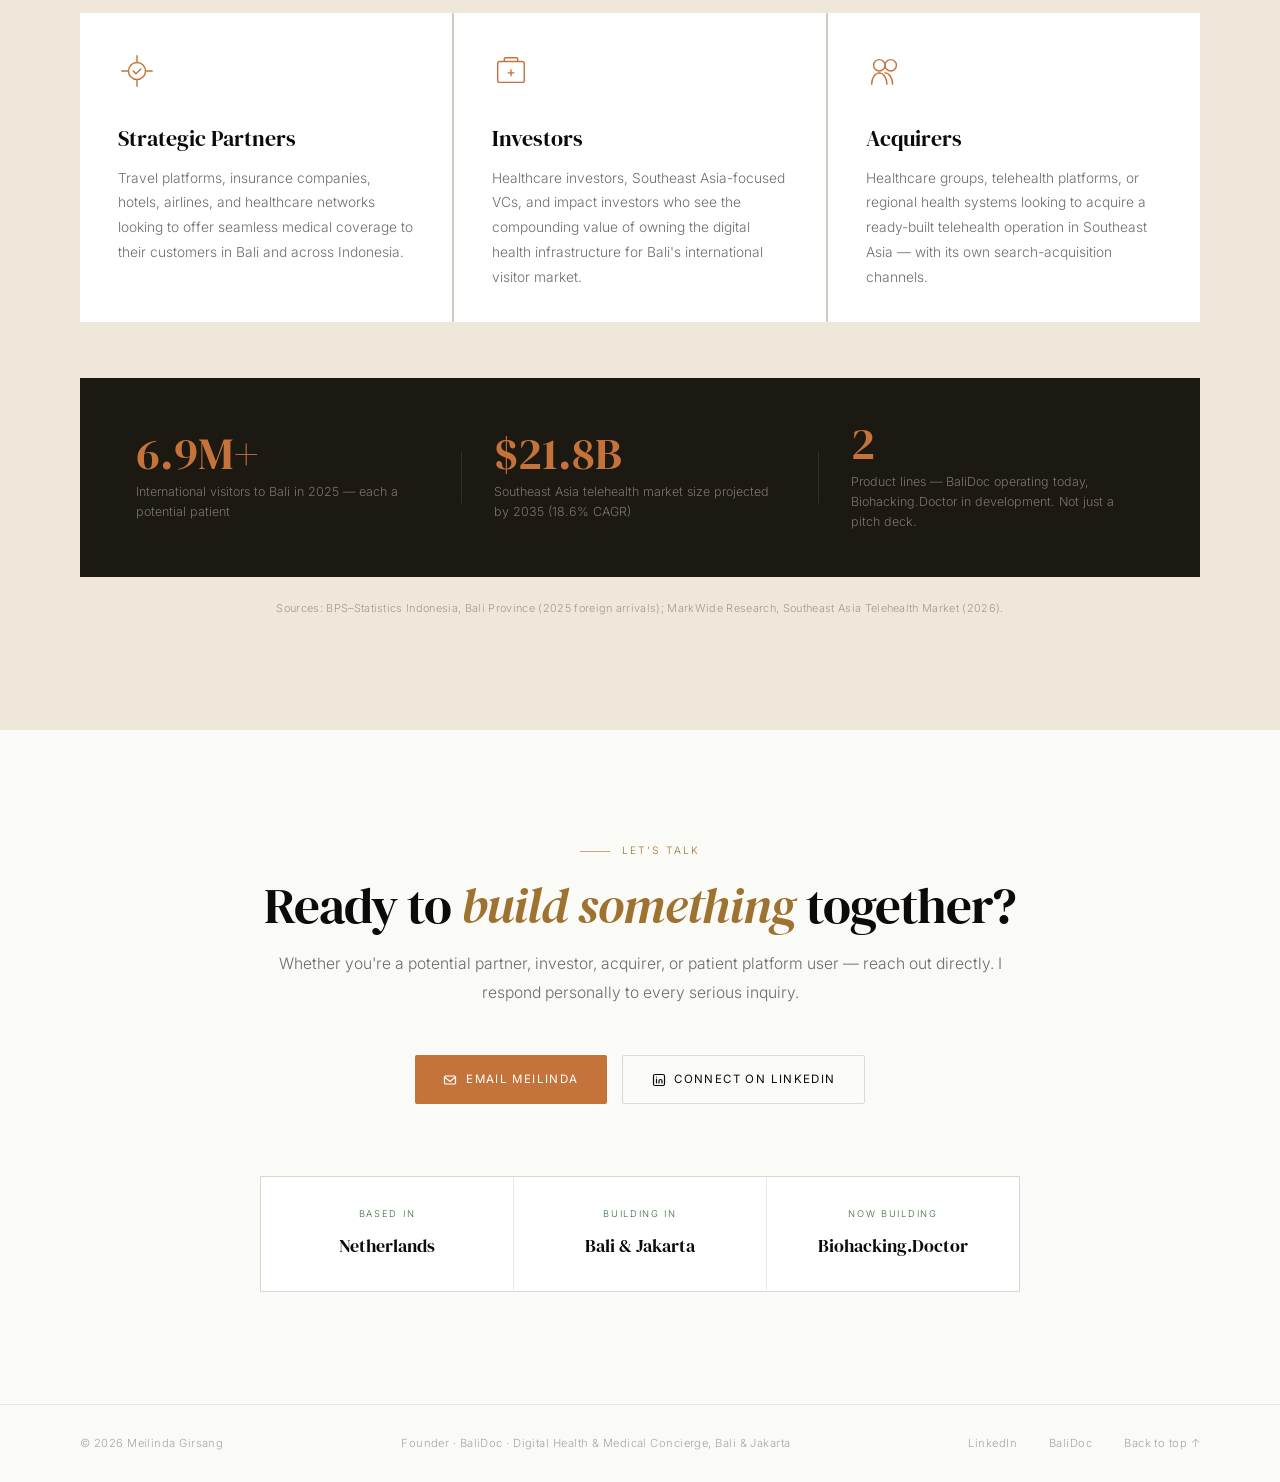
==== commit c43d2057: "Fix mobile layout: clipped KPI box, titles, tap targets, nav The hero KPI strip was capped at 200px " ====
--- a/index.html
+++ b/index.html
@@ -79,7 +79,7 @@
 .photo-wrap img{width:100%;height:100%;object-fit:cover;object-position:center top;display:block}
 .photo-accent{position:absolute;bottom:-10px;right:-10px;width:60%;height:60%;border:2px solid var(--accent);opacity:.18;border-radius:2px;pointer-events:none;z-index:-1}
 .hero-kpis{display:flex;gap:0;width:min(240px,100%);border:1px solid var(--bd-md);border-radius:3px;overflow:hidden;background:var(--card)}
-.kpi{flex:1;padding:1.1rem .8rem;text-align:center;border-right:1px solid var(--bd)}
+.kpi{flex:1;min-width:0;padding:1.1rem .5rem;text-align:center;border-right:1px solid var(--bd)}
 .kpi:last-child{border-right:none}
 .kpi-n{font-family:'DM Serif Display',serif;font-size:1.7rem;color:var(--accent);line-height:1;margin-bottom:.25rem}
 .kpi-l{font-size:.58rem;letter-spacing:.13em;text-transform:uppercase;color:var(--ink-35);line-height:1.4}
@@ -227,14 +227,26 @@
 
 /* ─── RESPONSIVE ────────────────────────────────────── */
 @media(max-width:960px){
-  nav{padding:1rem 1.5rem}.nav-links{display:none}
+  nav{padding:.8rem 1.5rem}
+  .nav-links li:not(:last-child){display:none}
+  .nav-cta{padding:.6rem 1rem!important;display:inline-block}
   section{padding:5rem 1.5rem}
   .hero{grid-template-columns:1fr;padding:7rem 1.5rem 4rem;min-height:auto;gap:3rem}
-  .hero-visual{order:-1}.photo-wrap,.hero-kpis{max-width:200px}
+  .hero-visual{order:-1}
   .mi{grid-template-columns:1fr;gap:3rem}
   .v-header{flex-direction:column;align-items:flex-start}
   .vg{grid-template-columns:1fr}
-  .ch{padding:1.8rem 1.5rem}.ch-head{flex-direction:column;gap:.6rem}.ch-list{grid-template-columns:1fr}
+  .vc{padding:2rem 1.5rem 1.6rem}
+  .vc-name{font-size:1.5rem;overflow-wrap:anywhere}
+  .vc-link{padding:.8rem 0;margin:-.8rem 0}
+  .ch{padding:1.8rem 1.5rem}.ch-head{flex-direction:column;gap:.6rem}.ch-title{white-space:normal}.ch-list{grid-template-columns:1fr}
+  .ch-item{padding:0}.ch-item a{padding:.8rem 0;flex:1}
+  .kpi-l{font-size:.62rem;letter-spacing:.08em}
+  .badge{font-size:.62rem}
+  .scroll-label,.m-gap-label,.fc-label,.cred-merit,.cd-label{font-size:.66rem}
+  .footer-links a{padding:.7rem .3rem;display:inline-block}
+  .tl-item{flex-wrap:wrap;row-gap:.15rem}
+  .tl-text{flex-basis:100%;padding-left:calc(9px + 1.2rem)}
   .fi{grid-template-columns:1fr;gap:3rem}
   .og{grid-template-columns:1fr}
   .metrics{grid-template-columns:1fr;gap:2rem}.metric-div{display:none}
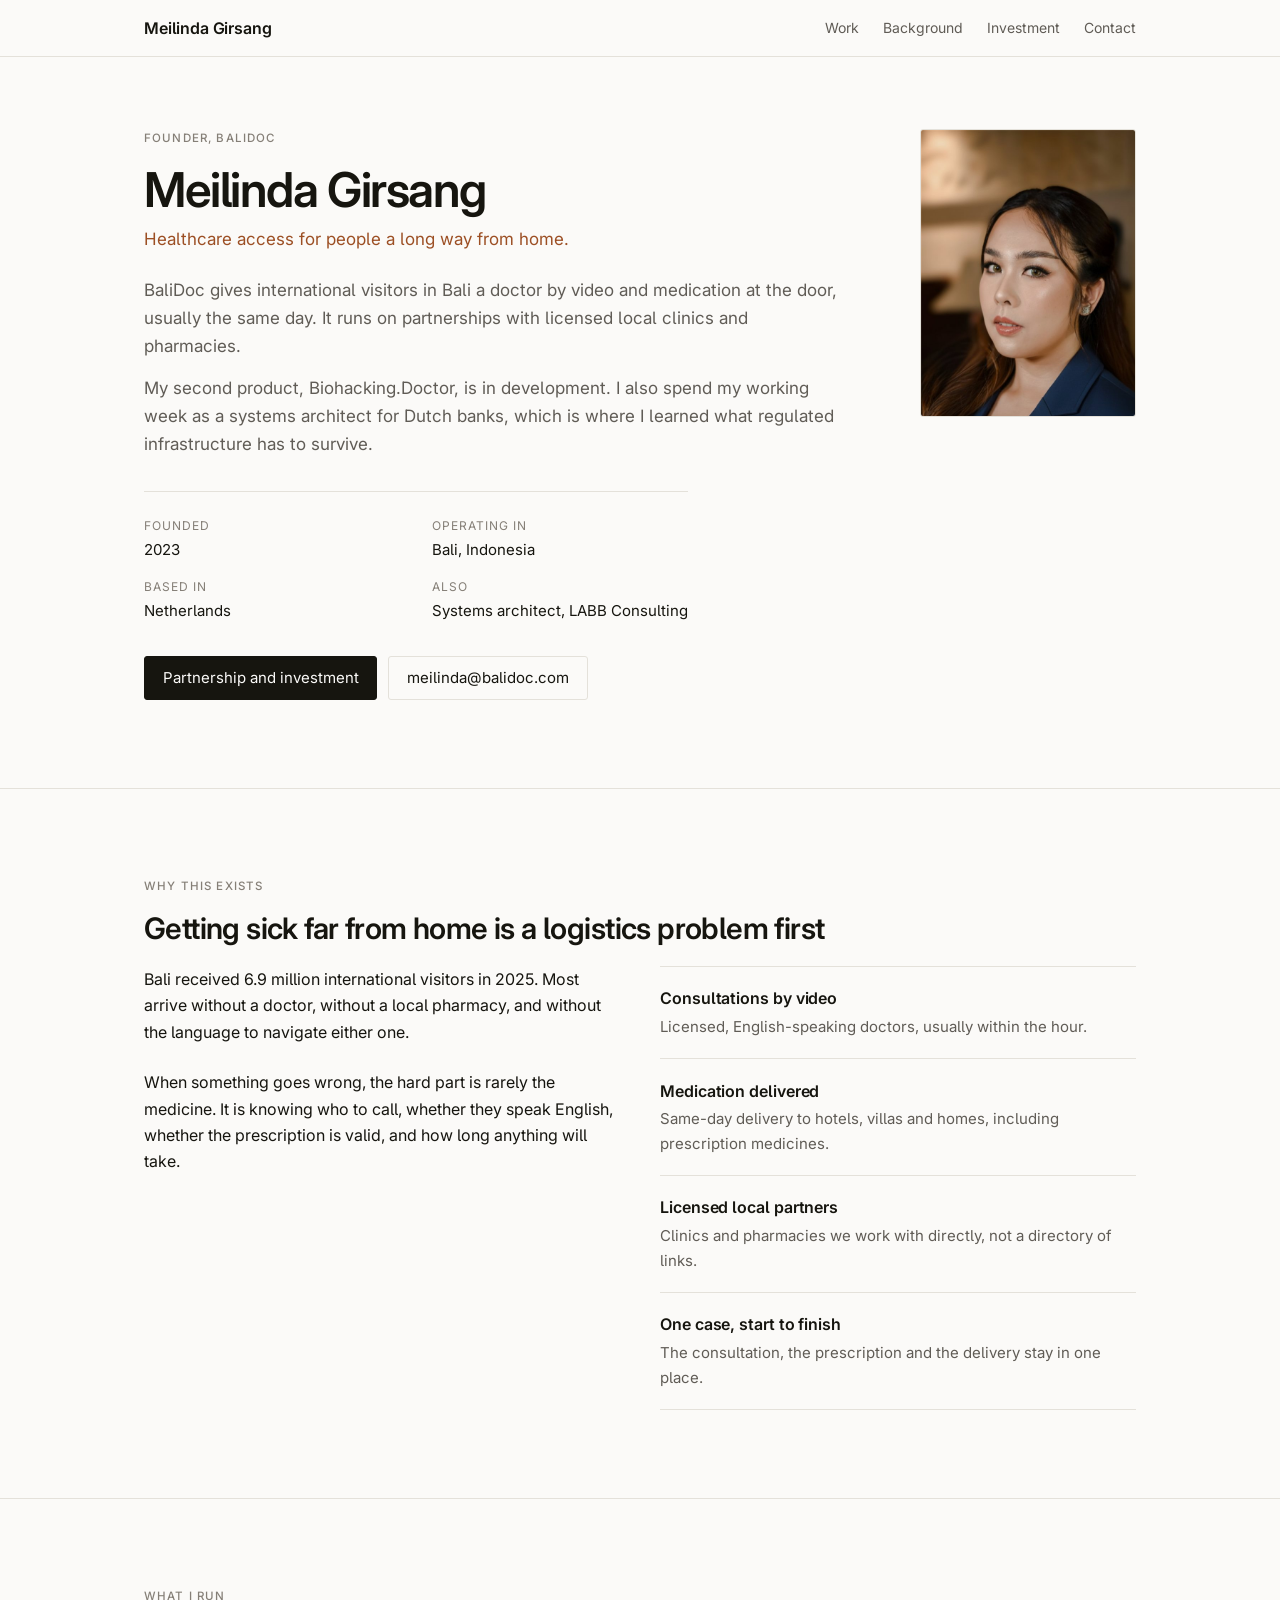
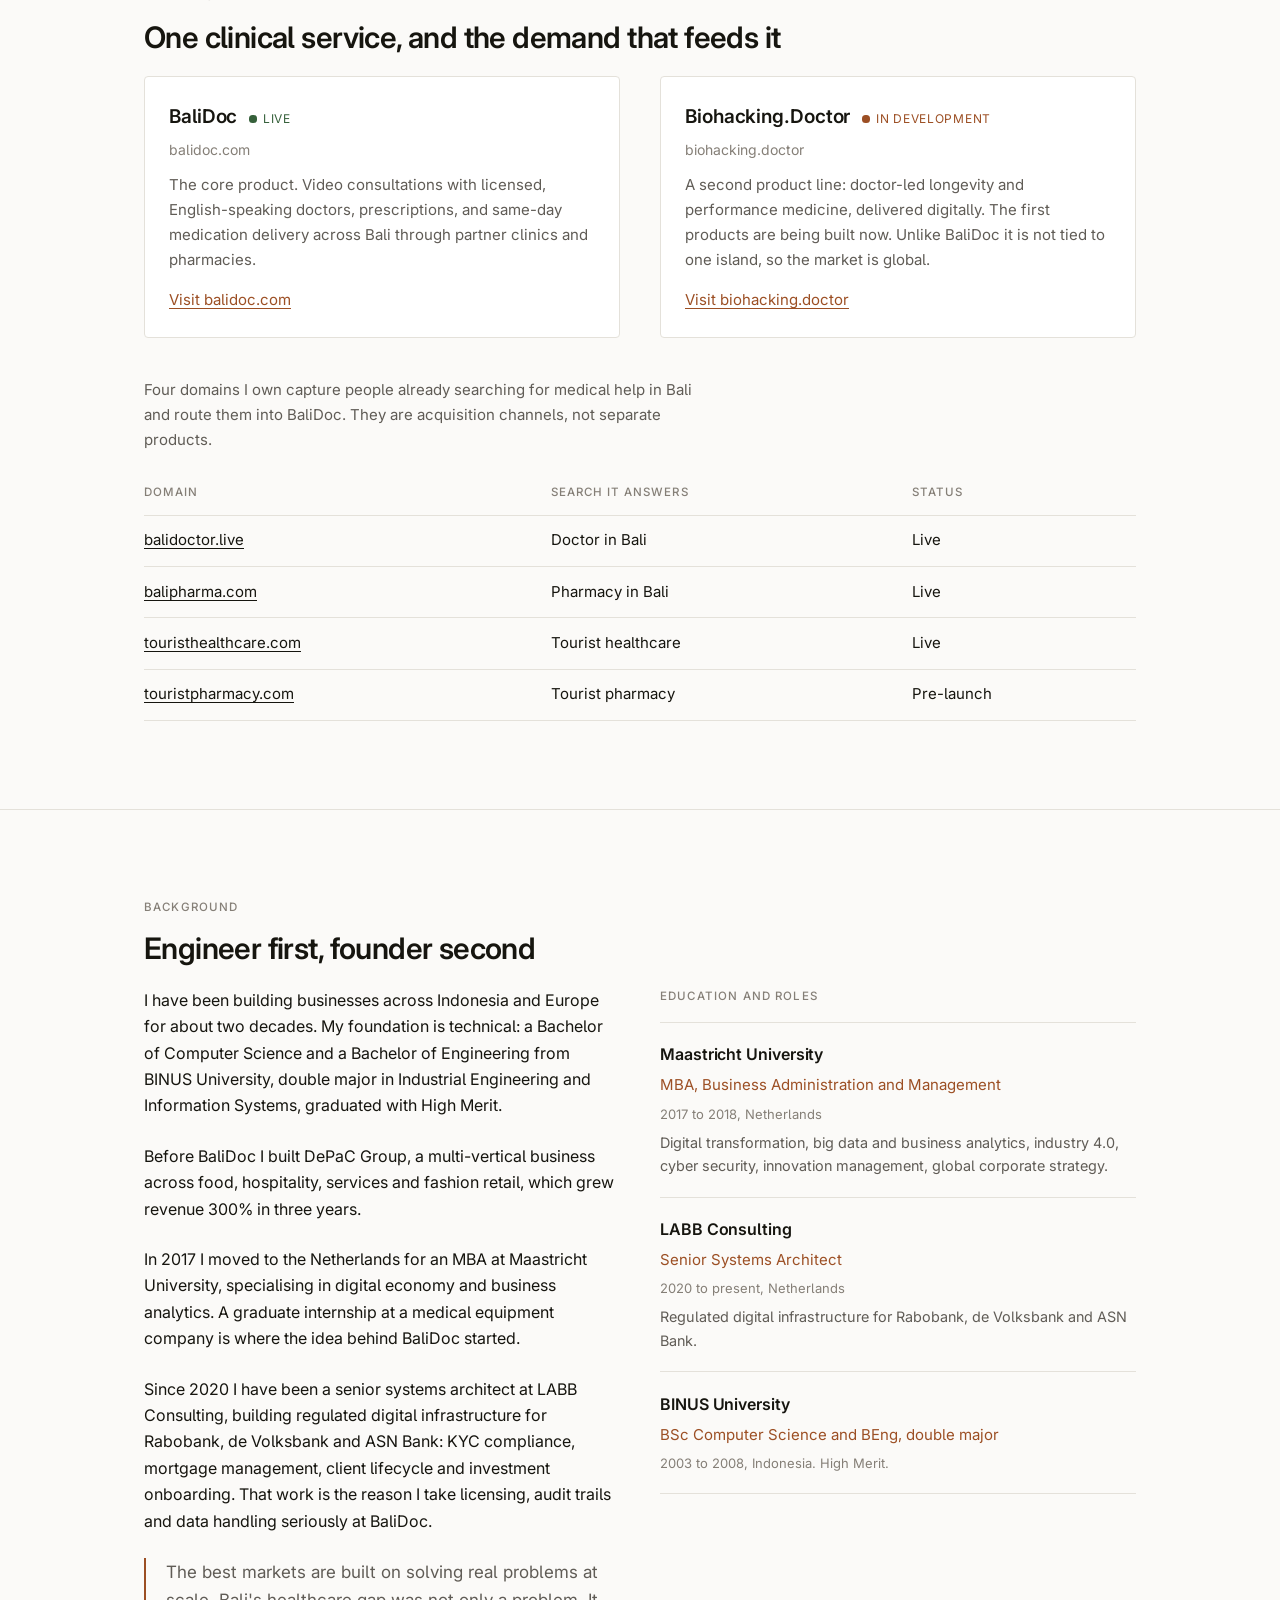
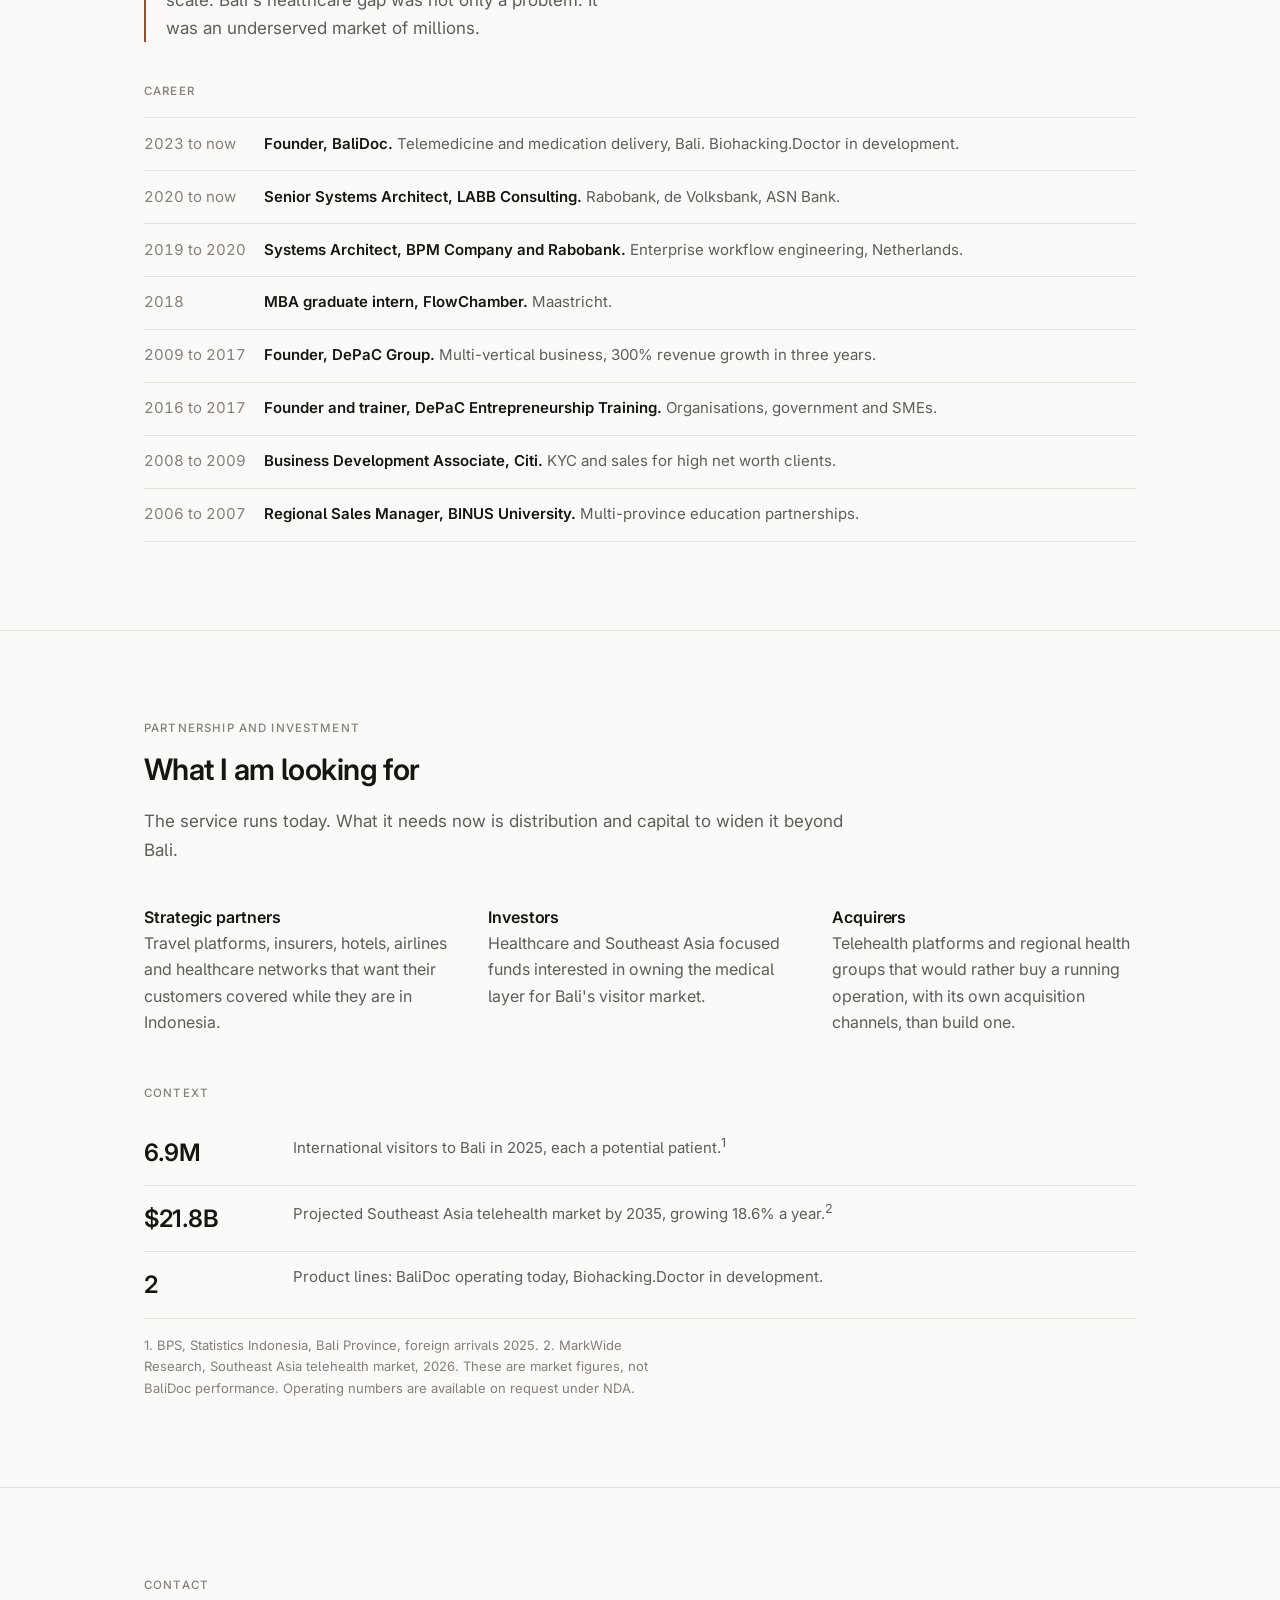
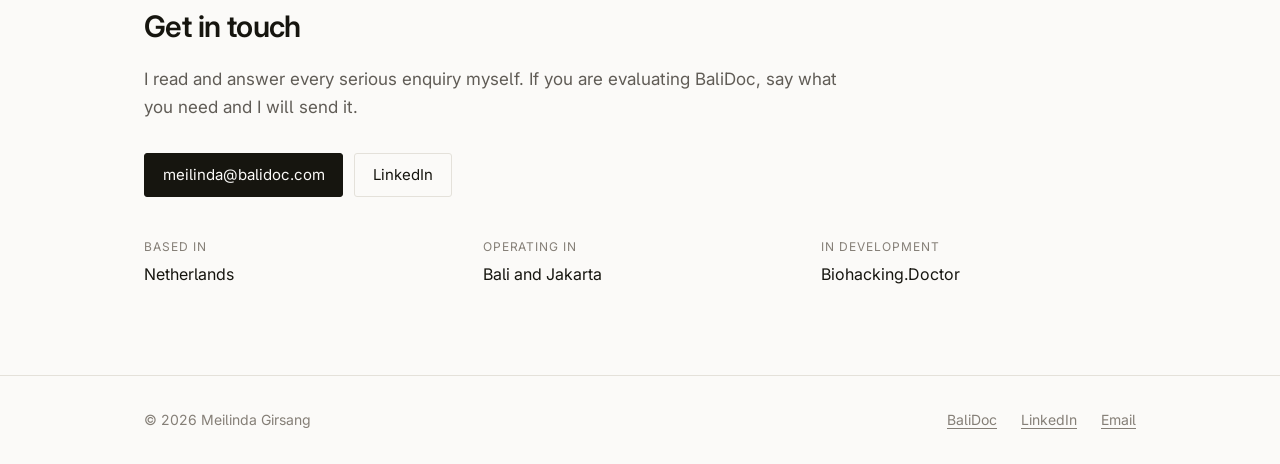
==== commit 04c5d3ce: "Rebuild site: separate stylesheet, semantic markup, site metadata Split CSS and JS out of the single" ====
--- a/index.html
+++ b/index.html
@@ -1,539 +1,280 @@
-<!DOCTYPE html>
-<html lang="en">
-<head>
-<meta charset="UTF-8" />
-<meta name="viewport" content="width=device-width, initial-scale=1.0" />
-<title>Meilinda Girsang — Founder, BaliDoc | Digital Health Entrepreneur, Bali & Indonesia</title>
-<meta name="description" content="Meilinda Girsang is the founder of BaliDoc, a pioneering digital health and medical concierge platform for international visitors in Bali. MBA (Maastricht), double-degree engineer (BINUS), serial entrepreneur building the future of healthcare access in Southeast Asia." />
-<meta name="keywords" content="Meilinda Girsang, BaliDoc founder, BaliPharma, digital health Bali, telemedicine Indonesia, healthcare startup Bali, medical concierge Bali, health tech Southeast Asia, Indonesia startup founder, Bali healthcare platform, tourist healthcare Bali, digital health investment Indonesia, biohacking doctor, biohacking.doctor" />
-<meta name="author" content="Meilinda Girsang" />
-<link rel="canonical" href="https://meilindagirsang.com/" />
-<meta property="og:type" content="profile" />
-<meta property="og:title" content="Meilinda Girsang — Founder of BaliDoc, Digital Health Entrepreneur" />
-<meta property="og:description" content="Building Southeast Asia's digital health infrastructure for international travelers. Founder of BaliDoc (telehealth and medication delivery in Bali) and Biohacking.Doctor. MBA (Maastricht), Double-Degree Engineer (BINUS)." />
-<meta property="og:url" content="https://meilindagirsang.com/" />
-<meta property="og:site_name" content="Meilinda Girsang" />
-<meta property="og:locale" content="en_US" />
-<meta property="profile:first_name" content="Meilinda" />
-<meta property="profile:last_name" content="Girsang" />
-<meta name="twitter:card" content="summary_large_image" />
-<meta name="twitter:title" content="Meilinda Girsang — Founder of BaliDoc" />
-<meta name="twitter:description" content="Building Bali's digital health infrastructure for the world's travelers. Founder of BaliDoc and Biohacking.Doctor." />
-<script type="application/ld+json">{"@context":"https://schema.org","@type":"Person","name":"Meilinda Girsang","alternateName":"Meilinda Debora Girsang","url":"https://meilindagirsang.com","sameAs":["https://www.linkedin.com/in/meilindagirsang/"],"jobTitle":"Founder and CEO","worksFor":{"@type":"Organization","name":"BaliDoc","url":"https://www.balidoc.com"},"description":"Serial entrepreneur and digital health founder. Founder of BaliDoc, a telehealth and medication delivery service for international visitors in Bali, Indonesia, and Biohacking.Doctor, a doctor-led longevity platform in development.","alumniOf":[{"@type":"EducationalOrganization","name":"Maastricht University"},{"@type":"EducationalOrganization","name":"BINUS University"}],"knowsAbout":["Digital Health","Telemedicine","Healthcare Technology","Entrepreneurship","Southeast Asia Healthcare","Biohacking"],"address":{"@type":"PostalAddress","addressCountry":"NL"}}</script>
-<link rel="preconnect" href="https://fonts.googleapis.com" />
-<link rel="preconnect" href="https://fonts.gstatic.com" crossorigin />
-<link href="https://fonts.googleapis.com/css2?family=DM+Serif+Display:ital@0;1&family=Inter:wght@300;400;500&display=swap" rel="stylesheet" />
-<style>
-/* ─── RESET & ROOT ─────────────────────────────────── */
-*,*::before,*::after{box-sizing:border-box;margin:0;padding:0}
-:root{
-  --bg:#FAFAF7;
-  --bg-alt:#EFE7DA;
-  --bg-warm:#F7F2EB;
-  --card:#FFFFFF;
-  --ink:#0D0B08;
-  --ink-60:rgba(13,11,8,.60);
-  --ink-35:rgba(13,11,8,.35);
-  --accent:#C4733A;
-  --accent-faint:rgba(196,115,58,.07);
-  --green:#3A6B3E;
-  --gold:#9E7230;
-  --bd:rgba(13,11,8,.07);
-  --bd-md:rgba(13,11,8,.13);
-  --panel:#1C1812;
-  --panel-t:#EDE8DF;
-  --panel-m:rgba(237,232,223,.45);
-}
-html{scroll-behavior:smooth}
-body{background:var(--bg);color:var(--ink);font-family:'Inter',sans-serif;font-weight:300;line-height:1.75;overflow-x:hidden}
-
-/* ─── NAV ──────────────────────────────────────────── */
-nav{position:fixed;top:0;left:0;right:0;z-index:500;padding:1.1rem 5rem;display:flex;justify-content:space-between;align-items:center;background:rgba(250,250,247,.93);backdrop-filter:blur(18px);-webkit-backdrop-filter:blur(18px);border-bottom:1px solid var(--bd)}
-.nav-logo{font-family:'DM Serif Display',serif;font-size:1.1rem;color:var(--ink);text-decoration:none;letter-spacing:.01em}
-.nav-links{display:flex;gap:2.5rem;list-style:none;align-items:center}
-.nav-links a{font-size:.72rem;letter-spacing:.14em;text-transform:uppercase;color:var(--ink-35);text-decoration:none;transition:color .2s}
-.nav-links a:hover,.nav-links a.active{color:var(--ink)}
-.nav-cta{padding:.5rem 1.3rem!important;border:1px solid var(--bd-md)!important;color:var(--ink)!important;border-radius:2px}
-.nav-cta:hover{background:var(--ink)!important;color:var(--bg)!important;border-color:var(--ink)!important}
-
-/* ─── HERO ─────────────────────────────────────────── */
-.hero{min-height:100vh;display:grid;grid-template-columns:1.15fr .85fr;padding:9rem 5rem 5rem;gap:6rem;align-items:center;position:relative;background:linear-gradient(160deg,var(--bg) 55%,rgba(196,115,58,.05) 100%)}
-.hero::after{content:'';position:absolute;bottom:0;left:0;right:0;height:1px;background:linear-gradient(90deg,transparent,var(--bd-md),transparent)}
-.hero-eyebrow{display:inline-flex;align-items:center;gap:.6rem;font-size:.68rem;letter-spacing:.2em;text-transform:uppercase;color:var(--green);margin-bottom:2rem;opacity:0;animation:rise .7s ease forwards .15s}
-.hero-eyebrow::before{content:'';width:28px;height:1px;background:var(--green)}
-.hero-name{font-family:'DM Serif Display',serif;font-size:clamp(4rem,7.5vw,8rem);font-weight:400;line-height:1;letter-spacing:-.02em;margin-bottom:.5rem;opacity:0;animation:rise .7s ease forwards .28s}
-.hero-name em{font-style:italic;color:var(--accent);display:block}
-.hero-title{font-size:.78rem;letter-spacing:.16em;text-transform:uppercase;color:var(--ink-35);margin-bottom:2.2rem;opacity:0;animation:rise .7s ease forwards .42s}
-.hero-desc{font-size:1.05rem;line-height:1.85;color:var(--ink-60);max-width:480px;margin-bottom:2.8rem;opacity:0;animation:rise .7s ease forwards .55s}
-.hero-desc strong{color:var(--ink);font-weight:400}
-.hero-actions{display:flex;gap:.9rem;flex-wrap:wrap;opacity:0;animation:rise .7s ease forwards .68s}
-
-/* Buttons */
-.btn{display:inline-flex;align-items:center;gap:.55rem;padding:.85rem 1.8rem;font-family:'Inter',sans-serif;font-size:.72rem;font-weight:400;letter-spacing:.12em;text-transform:uppercase;text-decoration:none;transition:all .22s;cursor:pointer;border:none;border-radius:2px}
-.btn-primary{background:var(--accent);color:#fff}.btn-primary:hover{background:#b36530;transform:translateY(-2px);box-shadow:0 8px 24px rgba(196,115,58,.25)}
-.btn-outline{border:1px solid var(--bd-md);color:var(--ink);background:transparent}.btn-outline:hover{border-color:var(--ink);transform:translateY(-2px)}
-
-/* Hero right column */
-.hero-visual{display:flex;flex-direction:column;align-items:center;gap:2rem;opacity:0;animation:fadeUp 1s ease forwards .4s}
-.photo-wrap{position:relative;width:min(240px,100%);aspect-ratio:3/4;border-radius:3px;overflow:hidden;box-shadow:0 24px 64px rgba(13,11,8,.13),0 0 0 1px rgba(13,11,8,.06)}
-.photo-wrap img{width:100%;height:100%;object-fit:cover;object-position:center top;display:block}
-.photo-accent{position:absolute;bottom:-10px;right:-10px;width:60%;height:60%;border:2px solid var(--accent);opacity:.18;border-radius:2px;pointer-events:none;z-index:-1}
-.hero-kpis{display:flex;gap:0;width:min(240px,100%);border:1px solid var(--bd-md);border-radius:3px;overflow:hidden;background:var(--card)}
-.kpi{flex:1;min-width:0;padding:1.1rem .5rem;text-align:center;border-right:1px solid var(--bd)}
-.kpi:last-child{border-right:none}
-.kpi-n{font-family:'DM Serif Display',serif;font-size:1.7rem;color:var(--accent);line-height:1;margin-bottom:.25rem}
-.kpi-l{font-size:.58rem;letter-spacing:.13em;text-transform:uppercase;color:var(--ink-35);line-height:1.4}
-
-/* Scroll indicator */
-.hero-scroll{position:absolute;bottom:2.5rem;left:50%;transform:translateX(-50%);display:flex;flex-direction:column;align-items:center;gap:.5rem;opacity:0;animation:fadeUp .8s ease forwards 1.5s}
-.scroll-line{width:1px;height:44px;background:linear-gradient(to bottom,var(--accent),transparent);animation:pulse-line 2s ease-in-out infinite}
-.scroll-label{font-size:.6rem;letter-spacing:.2em;text-transform:uppercase;color:var(--ink-35)}
-
-/* ─── TRUST TICKER ─────────────────────────────────── */
-.ticker{width:100%;overflow:hidden;background:var(--panel);padding:.85rem 0;border-top:1px solid rgba(255,255,255,.04)}
-.ticker-inner{display:flex;width:max-content;animation:scroll-ticker 30s linear infinite}
-.ticker-inner:hover{animation-play-state:paused}
-.ticker-set{display:flex;align-items:center;gap:0;white-space:nowrap}
-.ticker-item{font-size:.68rem;letter-spacing:.15em;text-transform:uppercase;color:rgba(237,232,223,.55);padding:0 2rem}
-.ticker-dot{color:var(--accent);font-size:.5rem;opacity:.7}
-
-/* ─── SHARED ───────────────────────────────────────── */
-section{padding:7rem 5rem}
-.section-tag{display:flex;align-items:center;gap:.75rem;font-size:.64rem;letter-spacing:.2em;text-transform:uppercase;margin-bottom:1.1rem}
-.section-tag::before{content:'';width:30px;height:1px;background:currentColor;opacity:.6}
-.tag-accent{color:var(--accent)}.tag-gold{color:var(--gold)}
-h2{font-family:'DM Serif Display',serif;font-size:clamp(2.4rem,4vw,3.8rem);font-weight:400;line-height:1.08;letter-spacing:-.02em;color:var(--ink)}
-h2 em{font-style:italic;color:var(--accent)}
-h2 em.g{color:var(--gold)}
-
-/* ─── MISSION ──────────────────────────────────────── */
-.mission{background:var(--bg-alt)}
-.mi{max-width:1140px;margin:0 auto;display:grid;grid-template-columns:1fr 1.4fr;gap:7rem;align-items:start}
-.mission h2{margin-bottom:1.5rem}
-.m-gap{background:var(--panel);padding:1.8rem 2.2rem;margin-top:2rem;border-left:3px solid var(--accent)}
-.m-gap-label{font-size:.6rem;letter-spacing:.18em;text-transform:uppercase;color:var(--accent);margin-bottom:.7rem}
-.m-gap p{font-size:.9rem;line-height:1.85;color:var(--panel-m)}
-.m-list{display:flex;flex-direction:column}
-.m-item{padding:1.8rem 0;border-bottom:1px solid var(--bd-md);display:grid;grid-template-columns:40px 1fr;gap:1.5rem;align-items:start}
-.m-item:first-child{padding-top:0}.m-item:last-child{border-bottom:none}
-.m-num{font-family:'DM Serif Display',serif;font-size:1.6rem;color:rgba(13,11,8,.09);line-height:1}
-.m-title{font-size:.95rem;font-weight:500;color:var(--ink);margin-bottom:.35rem}
-.m-desc{font-size:.88rem;color:var(--ink-60);line-height:1.75}
-
-/* ─── VENTURES ─────────────────────────────────────── */
-.ventures{background:var(--bg)}
-.vi{max-width:1140px;margin:0 auto}
-.v-header{display:flex;justify-content:space-between;align-items:flex-end;margin-bottom:3.5rem;gap:3rem}
-.v-subtitle{font-size:.92rem;color:var(--ink-60);line-height:1.8;max-width:360px}
-.vg{display:grid;grid-template-columns:repeat(2,1fr);gap:2px;background:var(--bd)}
-.vc{background:var(--card);padding:2.6rem 2.6rem 2.2rem;position:relative;transition:box-shadow .28s,transform .28s;overflow:hidden;border-left:3px solid transparent}
-.vc.is-live{border-left-color:var(--green)}
-.vc.is-soon{border-left-color:var(--gold)}
-.vc:hover{box-shadow:0 8px 40px rgba(13,11,8,.08);transform:translateY(-2px);z-index:1}
-.vc-num{font-family:'DM Serif Display',serif;font-size:3.5rem;color:rgba(13,11,8,.04);line-height:1;margin-bottom:1.2rem;transition:color .25s}
-.vc:hover .vc-num{color:rgba(196,115,58,.09)}
-.vc-name{font-family:'DM Serif Display',serif;font-size:1.75rem;color:var(--ink);margin-bottom:.4rem}
-.vc-badges{display:flex;align-items:center;gap:.6rem;margin-bottom:.6rem}
-.badge{font-size:.56rem;letter-spacing:.16em;text-transform:uppercase;padding:.18rem .6rem;border:1px solid;border-radius:1px}
-.badge-live{border-color:var(--green);color:var(--green)}
-.badge-soon{border-color:var(--gold);color:var(--gold)}
-.vc-url{font-size:.7rem;color:var(--ink-35);letter-spacing:.04em;display:block;margin-bottom:1rem}
-.vc-desc{font-size:.88rem;color:var(--ink-60);line-height:1.8;margin-bottom:1.8rem}
-.vc-link{display:inline-flex;align-items:center;gap:.45rem;font-size:.68rem;letter-spacing:.13em;text-transform:uppercase;color:var(--accent);text-decoration:none;transition:gap .2s}
-.vc-link svg{transition:transform .2s}
-.vc-link:hover{gap:.75rem}.vc-link:hover svg{transform:translateX(2px)}
-.ch{margin-top:2px;background:var(--card);padding:2.4rem 2.6rem;border-left:3px solid var(--bd-md)}
-.ch-head{display:flex;justify-content:space-between;align-items:baseline;gap:3rem;margin-bottom:1.4rem}
-.ch-title{font-family:'DM Serif Display',serif;font-size:1.35rem;color:var(--ink);white-space:nowrap}
-.ch-note{font-size:.84rem;color:var(--ink-60);line-height:1.75;max-width:540px}
-.ch-list{display:grid;grid-template-columns:repeat(2,1fr);column-gap:3rem}
-.ch-item{display:flex;justify-content:space-between;align-items:baseline;gap:1rem;padding:.85rem 0;border-top:1px solid var(--bd)}
-.ch-item a{font-size:.86rem;color:var(--ink);text-decoration:none;transition:color .2s}
-.ch-item a:hover{color:var(--accent)}
-.ch-intent{font-size:.74rem;color:var(--ink-35)}
-
-/* ─── FOUNDER ──────────────────────────────────────── */
-.founder{background:var(--bg-warm)}
-.fi{max-width:1140px;margin:0 auto;display:grid;grid-template-columns:1fr 1fr;gap:8rem;align-items:start}
-.founder h2{margin-bottom:1.8rem}
-.bio p{font-size:.96rem;color:var(--ink-60);line-height:1.9;margin-bottom:1.3rem}
-.bio p strong{color:var(--ink);font-weight:400}
-.pullquote{margin:2.5rem 0 0;padding:2rem 2.2rem;border-left:2px solid var(--accent);background:rgba(196,115,58,.05)}
-.pullquote p{font-family:'DM Serif Display',serif;font-size:1.35rem;font-style:italic;line-height:1.55;color:var(--ink)}
-
-/* Right column */
-.fc-label{font-size:.6rem;letter-spacing:.18em;text-transform:uppercase;color:var(--ink-35);margin-bottom:1rem}
-.creds{display:flex;flex-direction:column;gap:1.2rem;margin-bottom:2.5rem}
-.cred{background:var(--card);border:1px solid var(--bd-md);padding:1.6rem 1.8rem;transition:border-color .25s,box-shadow .25s}
-.cred:hover{border-color:rgba(158,114,48,.35);box-shadow:0 4px 20px rgba(13,11,8,.06)}
-.cred-org{font-family:'DM Serif Display',serif;font-size:1.25rem;color:var(--ink);margin-bottom:.25rem}
-.cred-role{font-size:.8rem;color:var(--accent);line-height:1.5;margin-bottom:.25rem}
-.cred-period{font-size:.68rem;letter-spacing:.08em;color:var(--ink-35);margin-bottom:.7rem}
-.cred-merit{display:inline-block;font-size:.58rem;letter-spacing:.13em;text-transform:uppercase;border:1px solid rgba(158,114,48,.4);color:var(--gold);padding:.15rem .6rem;border-radius:1px;margin-bottom:.7rem}
-.cred-detail{font-size:.8rem;color:var(--ink-35);line-height:1.7}
-
-/* Career timeline */
-.timeline{position:relative;padding-left:1.5rem}
-.timeline::before{content:'';position:absolute;left:4px;top:6px;bottom:6px;width:1px;background:var(--bd-md)}
-.tl-item{position:relative;display:flex;gap:1.2rem;padding:.9rem 0;align-items:flex-start}
-.tl-dot{width:9px;height:9px;border-radius:50%;background:var(--card);border:2px solid var(--green);flex-shrink:0;margin-top:.3rem;position:relative;z-index:1}
-.tl-dot.is-gold{border-color:var(--gold)}
-.tl-year{font-size:.66rem;letter-spacing:.07em;color:var(--gold);min-width:80px;padding-top:.05rem;flex-shrink:0}
-.tl-text{font-size:.84rem;color:var(--ink-60);line-height:1.6}
-.tl-text strong{color:var(--ink);font-weight:400}
-
-/* ─── OPPORTUNITY ──────────────────────────────────── */
-.opportunity{background:var(--bg-alt)}
-.oi{max-width:1140px;margin:0 auto}
-.opportunity h2{margin-bottom:.8rem}
-.o-intro{font-size:1rem;color:var(--ink-60);line-height:1.85;max-width:620px;margin-bottom:3.5rem}
-.og{display:grid;grid-template-columns:repeat(3,1fr);gap:2px;background:var(--bd-md);margin-bottom:3.5rem}
-.oc{background:var(--card);padding:2.4rem 2.4rem 2rem;position:relative;transition:box-shadow .25s}
-.oc:hover{box-shadow:0 8px 32px rgba(13,11,8,.08)}
-.oc::after{content:'';position:absolute;top:0;left:0;right:0;height:2px;background:transparent;transition:background .25s}
-.oc:hover::after{background:var(--accent)}
-.oc-icon{width:38px;height:38px;margin-bottom:1.4rem;color:var(--accent)}
-.oc-title{font-family:'DM Serif Display',serif;font-size:1.35rem;color:var(--ink);margin-bottom:.5rem}
-.oc-desc{font-size:.86rem;color:var(--ink-60);line-height:1.8}
-.metrics{background:var(--panel);padding:2.8rem 3.5rem;display:grid;grid-template-columns:1fr auto 1fr auto 1fr;gap:2rem;align-items:center}
-.metric-n{font-family:'DM Serif Display',serif;font-size:2.8rem;color:var(--accent);line-height:1;margin-bottom:.3rem}
-.metric-l{font-size:.78rem;color:var(--panel-m);line-height:1.6}
-.metric-div{width:1px;height:52px;background:rgba(237,232,223,.1)}
-
-/* ─── CONTACT ──────────────────────────────────────── */
-.contact{background:var(--bg)}
-.ci{max-width:760px;margin:0 auto;text-align:center}
-.ci h2{margin-bottom:1rem}
-.contact-sub{font-size:.98rem;color:var(--ink-60);line-height:1.85;margin-bottom:3rem}
-.contact-btns{display:flex;justify-content:center;gap:.9rem;flex-wrap:wrap;margin-bottom:4.5rem}
-.contact-details{display:grid;grid-template-columns:repeat(3,1fr);gap:1px;background:var(--bd);border:1px solid var(--bd)}
-.cd{padding:1.8rem 1.4rem;text-align:center;background:var(--card)}
-.cd-label{font-size:.58rem;letter-spacing:.18em;text-transform:uppercase;color:var(--green);margin-bottom:.5rem}
-.cd-value{font-family:'DM Serif Display',serif;font-size:1.15rem;color:var(--ink)}
-
-/* ─── FOOTER ───────────────────────────────────────── */
-footer{background:var(--bg);border-top:1px solid var(--bd);padding:1.8rem 5rem;display:flex;justify-content:space-between;align-items:center;font-size:.7rem;letter-spacing:.04em;color:var(--ink-35)}
-footer a{color:var(--ink-35);text-decoration:none;transition:color .2s}
-footer a:hover{color:var(--accent)}
-.footer-links{display:flex;gap:2rem}
-
-/* ─── ANIMATIONS ────────────────────────────────────── */
-@keyframes rise{from{opacity:0;transform:translateY(20px)}to{opacity:1;transform:none}}
-@keyframes fadeUp{from{opacity:0;transform:translateY(16px)}to{opacity:1;transform:none}}
-@keyframes pulse-line{0%,100%{opacity:1;transform:scaleY(1)}50%{opacity:.3;transform:scaleY(.6)}}
-@keyframes scroll-ticker{0%{transform:translateX(0)}100%{transform:translateX(-50%)}}
-.reveal{opacity:0;transform:translateY(24px);transition:opacity .7s ease,transform .7s ease}
-.reveal.visible{opacity:1;transform:none}
-
-/* ─── RESPONSIVE ────────────────────────────────────── */
-@media(max-width:960px){
-  nav{padding:.8rem 1.5rem}
-  .nav-links li:not(:last-child){display:none}
-  .nav-cta{padding:.6rem 1rem!important;display:inline-block}
-  section{padding:5rem 1.5rem}
-  .hero{grid-template-columns:1fr;padding:7rem 1.5rem 4rem;min-height:auto;gap:3rem}
-  .hero-visual{order:-1}
-  .mi{grid-template-columns:1fr;gap:3rem}
-  .v-header{flex-direction:column;align-items:flex-start}
-  .vg{grid-template-columns:1fr}
-  .vc{padding:2rem 1.5rem 1.6rem}
-  .vc-name{font-size:1.5rem;overflow-wrap:anywhere}
-  .vc-link{padding:.8rem 0;margin:-.8rem 0}
-  .ch{padding:1.8rem 1.5rem}.ch-head{flex-direction:column;gap:.6rem}.ch-title{white-space:normal}.ch-list{grid-template-columns:1fr}
-  .ch-item{padding:0}.ch-item a{padding:.8rem 0;flex:1}
-  .kpi-l{font-size:.62rem;letter-spacing:.08em}
-  .badge{font-size:.62rem}
-  .scroll-label,.m-gap-label,.fc-label,.cred-merit,.cd-label{font-size:.66rem}
-  .footer-links a{padding:.7rem .3rem;display:inline-block}
-  .tl-item{flex-wrap:wrap;row-gap:.15rem}
-  .tl-text{flex-basis:100%;padding-left:calc(9px + 1.2rem)}
-  .fi{grid-template-columns:1fr;gap:3rem}
-  .og{grid-template-columns:1fr}
-  .metrics{grid-template-columns:1fr;gap:2rem}.metric-div{display:none}
-  .contact-details{grid-template-columns:1fr}
-  footer{flex-direction:column;gap:1rem;text-align:center;padding:1.5rem}
-}
-</style>
-</head>
-<body itemscope itemtype="https://schema.org/Person">
-
-<!-- NAV -->
-<nav>
-  <a href="#top" class="nav-logo" itemprop="name">Meilinda Girsang</a>
-  <ul class="nav-links">
-    <li><a href="#mission">Mission</a></li>
-    <li><a href="#ventures">Ventures</a></li>
-    <li><a href="#founder">Founder</a></li>
-    <li><a href="#opportunity">Opportunity</a></li>
-    <li><a href="#contact" class="nav-cta">Connect</a></li>
-  </ul>
-</nav>
-
-<!-- HERO -->
-<section class="hero" id="top">
-  <div>
-    <div class="hero-eyebrow">Founder · Digital Health · Indonesia</div>
-    <h1 class="hero-name">Meilinda<em>Girsang</em></h1>
-    <p class="hero-title">Founder of BaliDoc &amp; Biohacking.Doctor</p>
-    <p class="hero-desc"><strong>Making world-class healthcare accessible</strong> to every international visitor in Bali. BaliDoc delivers online doctor consultations and same-day medication delivery to tourists, expats, and digital nomads — and Biohacking.Doctor, now in development, takes doctor-led longevity medicine global.</p>
-    <div class="hero-actions">
-      <a href="#opportunity" class="btn btn-primary">Partnership &amp; Investment <svg width="13" height="13" viewBox="0 0 13 13" fill="none"><path d="M1.5 6.5h10M8 3l3.5 3.5L8 10" stroke="currentColor" stroke-width="1.3" stroke-linecap="round" stroke-linejoin="round"/></svg></a>
-      <a href="#ventures" class="btn btn-outline">Explore the Portfolio</a>
-    </div>
-  </div>
-  <div class="hero-visual">
-    <div class="photo-wrap">
-      <img src="photo.jpg" alt="Meilinda Girsang" />
-      <div class="photo-accent"></div>
-    </div>
-    <div class="hero-kpis">
-      <div class="kpi"><div class="kpi-n">2</div><div class="kpi-l">Products</div></div>
-      <div class="kpi"><div class="kpi-n">2023</div><div class="kpi-l">Founded</div></div>
-      <div class="kpi"><div class="kpi-n">Bali</div><div class="kpi-l">HQ</div></div>
-    </div>
-  </div>
-  <div class="hero-scroll"><div class="scroll-line"></div><span class="scroll-label">Scroll</span></div>
-</section>
-
-<!-- TRUST TICKER -->
-<div class="ticker" aria-hidden="true">
-  <div class="ticker-inner">
-    <div class="ticker-set">
-      <span class="ticker-item">BaliDoc</span><span class="ticker-dot">◆</span>
-      <span class="ticker-item">Digital Health</span><span class="ticker-dot">◆</span>
-      <span class="ticker-item">Rabobank</span><span class="ticker-dot">◆</span>
-      <span class="ticker-item">de Volksbank</span><span class="ticker-dot">◆</span>
-      <span class="ticker-item">ASN Bank</span><span class="ticker-dot">◆</span>
-      <span class="ticker-item">6.9M+ Annual Bali Visitors</span><span class="ticker-dot">◆</span>
-      <span class="ticker-item">$21.8B Telehealth Market by '35</span><span class="ticker-dot">◆</span>
-      <span class="ticker-item">Telehealth · Medication Delivery</span><span class="ticker-dot">◆</span>
-      <span class="ticker-item">Bali · Indonesia</span><span class="ticker-dot">◆</span>
-      <span class="ticker-item">Netherlands</span><span class="ticker-dot">◆</span>
-      <span class="ticker-item">MBA Maastricht</span><span class="ticker-dot">◆</span>
-      <span class="ticker-item">Biohacking.Doctor</span><span class="ticker-dot">◆</span>
-    </div>
-    <div class="ticker-set" aria-hidden="true">
-      <span class="ticker-item">BaliDoc</span><span class="ticker-dot">◆</span>
-      <span class="ticker-item">Digital Health</span><span class="ticker-dot">◆</span>
-      <span class="ticker-item">Rabobank</span><span class="ticker-dot">◆</span>
-      <span class="ticker-item">de Volksbank</span><span class="ticker-dot">◆</span>
-      <span class="ticker-item">ASN Bank</span><span class="ticker-dot">◆</span>
-      <span class="ticker-item">6.9M+ Annual Bali Visitors</span><span class="ticker-dot">◆</span>
-      <span class="ticker-item">$21.8B Telehealth Market by '35</span><span class="ticker-dot">◆</span>
-      <span class="ticker-item">Telehealth · Medication Delivery</span><span class="ticker-dot">◆</span>
-      <span class="ticker-item">Bali · Indonesia</span><span class="ticker-dot">◆</span>
-      <span class="ticker-item">Netherlands</span><span class="ticker-dot">◆</span>
-      <span class="ticker-item">MBA Maastricht</span><span class="ticker-dot">◆</span>
-      <span class="ticker-item">Biohacking.Doctor</span><span class="ticker-dot">◆</span>
-    </div>
-  </div>
-</div>
-
-<!-- MISSION -->
-<section class="mission" id="mission">
-  <div class="mi">
-    <div class="reveal">
-      <div class="section-tag tag-accent">The Problem We Solve</div>
-      <h2>Healthcare in Bali was <em>broken</em> for visitors</h2>
-      <div class="m-gap">
-        <div class="m-gap-label">The Gap</div>
-        <p>Bali welcomed 6.9 million international visitors in 2025 alone (BPS Bali). Until BaliDoc, there was no seamless, English-language, digital-first healthcare solution. Tourists navigated language barriers, confusing pharmacy systems, and inaccessible doctors — often in moments of genuine need.</p>
-      </div>
-    </div>
-    <div class="m-list reveal">
-      <div class="m-item"><div class="m-num">01</div><div><div class="m-title">Online Doctor Consultations</div><div class="m-desc">Video consultations with licensed, English-speaking doctors within minutes — prescriptions issued, questions answered, care delivered.</div></div></div>
-      <div class="m-item"><div class="m-num">02</div><div><div class="m-title">Medication Delivery</div><div class="m-desc">Fast, same-day delivery of medications including regulated prescriptions — directly to hotels, villas, and homes across Bali.</div></div></div>
-      <div class="m-item"><div class="m-num">03</div><div><div class="m-title">Local Clinic Partnerships</div><div class="m-desc">Trusted partnerships with licensed local clinics and pharmacies, creating an integrated network of care across the island.</div></div></div>
-      <div class="m-item"><div class="m-num">04</div><div><div class="m-title">Innovation-Driven Platform</div><div class="m-desc">Continuously integrating the latest healthcare technology to make care more accessible, efficient, and stress-free.</div></div></div>
-    </div>
-  </div>
-</section>
-
-<!-- VENTURES -->
-<section class="ventures" id="ventures">
-  <div class="vi">
-    <div class="v-header reveal">
-      <div>
-        <div class="section-tag tag-gold">The Portfolio</div>
-        <h2>One clinical service.<br><em class="g">Owned demand.</em></h2>
-      </div>
-      <p class="v-subtitle">BaliDoc is the product. Around it sits a portfolio of exact-match domains that capture travelers searching for medical help in Bali and route them into one clinical service. Biohacking.Doctor extends the model beyond the island.</p>
-    </div>
-    <div class="vg">
-      <div class="vc is-live reveal">
-        <div class="vc-num">01</div>
-        <div class="vc-name">BaliDoc</div>
-        <div class="vc-badges"><span class="badge badge-live">Live</span></div>
-        <span class="vc-url">balidoc.com</span>
-        <p class="vc-desc">The core product. Video consultations with licensed, English-speaking doctors, prescriptions, and same-day medication delivery to hotels, villas, and homes across Bali — through a network of partner clinics and pharmacies.</p>
-        <a href="https://www.balidoc.com" target="_blank" rel="noopener" class="vc-link">Visit BaliDoc <svg width="12" height="12" viewBox="0 0 12 12" fill="none"><path d="M1.5 6h9M7 2.5l3.5 3.5L7 9.5" stroke="currentColor" stroke-width="1.2" stroke-linecap="round" stroke-linejoin="round"/></svg></a>
-      </div>
-      <div class="vc is-soon reveal">
-        <div class="vc-num">02</div>
-        <div class="vc-name">Biohacking.Doctor</div>
-        <div class="vc-badges"><span class="badge badge-soon">In Development</span></div>
-        <span class="vc-url">biohacking.doctor</span>
-        <p class="vc-desc">A second product line: doctor-led longevity and performance medicine, delivered digitally. First products are being built now. Unlike BaliDoc, it isn't tied to one island — the market is global.</p>
-        <a href="https://www.biohacking.doctor" target="_blank" rel="noopener" class="vc-link">Learn More <svg width="12" height="12" viewBox="0 0 12 12" fill="none"><path d="M1.5 6h9M7 2.5l3.5 3.5L7 9.5" stroke="currentColor" stroke-width="1.2" stroke-linecap="round" stroke-linejoin="round"/></svg></a>
-      </div>
-    </div>
-    <div class="ch reveal">
-      <div class="ch-head">
-        <div class="ch-title">Owned acquisition channels</div>
-        <p class="ch-note">Exact-match domains that rank for high-intent searches and funnel patients into BaliDoc — lowering acquisition cost and keeping search demand in-house.</p>
-      </div>
-      <div class="ch-list">
-        <div class="ch-item"><a href="https://www.balidoctor.live" target="_blank" rel="noopener">balidoctor.live</a><span class="ch-intent">"doctor in Bali"</span></div>
-        <div class="ch-item"><a href="https://balipharma.com" target="_blank" rel="noopener">balipharma.com</a><span class="ch-intent">"pharmacy in Bali"</span></div>
-        <div class="ch-item"><a href="https://www.touristhealthcare.com" target="_blank" rel="noopener">touristhealthcare.com</a><span class="ch-intent">"tourist healthcare"</span></div>
-        <div class="ch-item"><a href="https://touristpharmacy.com" target="_blank" rel="noopener">touristpharmacy.com</a><span class="ch-intent">"tourist pharmacy"</span></div>
-      </div>
-    </div>
-  </div>
-</section>
-
-<!-- FOUNDER -->
-<section class="founder" id="founder">
-  <div class="fi">
-    <div>
-      <div class="section-tag tag-gold reveal">The Founder</div>
-      <h2 class="reveal">Built by someone who <em class="g">understands</em> both worlds</h2>
-      <div class="bio">
-        <p class="reveal">I'm Meilinda Girsang — a serial entrepreneur, double-degree engineer, and MBA graduate who has spent two decades building and scaling businesses across Indonesia and Europe.</p>
-        <p class="reveal">My foundation is technical: I hold a <strong>Bachelor of Computer Science and a Bachelor of Engineering</strong> (Double Major in Industrial Engineering &amp; Information Systems) from BINUS University, graduating with High Merit. I understand how to build systems that scale.</p>
-        <p class="reveal">Before founding BaliDoc, I built DePaC Group — a multi-vertical business in food, hospitality, service, and fashion retail — achieving <strong>300% revenue growth in 3 years</strong> through digital-first marketing and operations.</p>
-        <p class="reveal">In 2017, I moved to the Netherlands for my <strong>MBA at Maastricht University</strong>, specializing in Digital Economy, Big Data &amp; Business Analytics, Industry 4.0, and Digital Transformation. A graduate internship at a high-technology medical equipment company planted the seed for what became BaliDoc.</p>
-        <p class="reveal">That internship opened a career in enterprise systems architecture. Since 2020, I have worked as a <strong>Senior Systems Architect</strong> at LABB Consulting — designing and delivering regulated digital infrastructure for <strong>Rabobank, de Volksbank, and ASN Bank</strong>. The same engineering discipline that makes Dutch banking infrastructure reliable is what I bring to BaliDoc.</p>
-      </div>
-      <div class="pullquote reveal">
-        <p>"The Netherlands taught me that the best markets are built on solving real problems at scale. Bali's healthcare gap wasn't just a problem — it was an underserved market of millions."</p>
-      </div>
-    </div>
-    <div class="reveal">
-      <div class="fc-label">Education &amp; Credentials</div>
-      <div class="creds">
-        <div class="cred">
-          <div class="cred-org">Maastricht University</div>
-          <div class="cred-role">MBA — Business Administration &amp; Management<br>Digital Economy Specialization</div>
-          <div class="cred-period">2017–2018 · Netherlands</div>
-          <div class="cred-detail">Digital Transformation, Big Data &amp; Business Analytics, Industry 4.0, Cyber Security, Innovation Management, Global Corporate Strategy.</div>
-        </div>
-        <div class="cred">
-          <div class="cred-org">LABB Consulting</div>
-          <div class="cred-role">Senior Systems Architect<br>Rabobank · de Volksbank · ASN Bank</div>
-          <div class="cred-period">2020–Present · Netherlands</div>
-          <div class="cred-detail">Architecting regulated digital infrastructure for three of the Netherlands' largest financial institutions — KYC compliance, mortgage management, client lifecycle, and investment onboarding platforms. The same engineering rigour underpins BaliDoc.</div>
-        </div>
-        <div class="cred">
-          <div class="cred-org">BINUS University</div>
-          <div class="cred-role">Bachelor of Computer Science &amp; Bachelor of Engineering<br>Double Major: Industrial Engineering &amp; Information System</div>
-          <div class="cred-period">2003–2008 · Indonesia</div>
-          <div class="cred-merit">High Merit</div>
-        </div>
-      </div>
-
-      <div class="fc-label">Career Timeline</div>
-      <div class="timeline">
-        <div class="tl-item"><div class="tl-dot"></div><div class="tl-year">2023–Now</div><div class="tl-text"><strong>Founder, BaliDoc</strong> — Telehealth &amp; medication delivery, Bali; Biohacking.Doctor in development</div></div>
-        <div class="tl-item"><div class="tl-dot is-gold"></div><div class="tl-year">2020–Now</div><div class="tl-text"><strong>Senior Systems Architect, LABB Consulting</strong> — Regulated digital infrastructure for Rabobank, de Volksbank &amp; ASN Bank</div></div>
-        <div class="tl-item"><div class="tl-dot is-gold"></div><div class="tl-year">2019–2020</div><div class="tl-text"><strong>Systems Architect, BPM Company / Rabobank</strong> — Enterprise workflow engineering, Netherlands</div></div>
-        <div class="tl-item"><div class="tl-dot is-gold"></div><div class="tl-year">2018</div><div class="tl-text"><strong>MBA Graduate Intern, FlowChamber</strong> — High-technology internship, Maastricht</div></div>
-        <div class="tl-item"><div class="tl-dot"></div><div class="tl-year">2009–2017</div><div class="tl-text"><strong>Founder, DePaC Group</strong> — Multi-vertical business, 300% revenue growth in 3 years</div></div>
-        <div class="tl-item"><div class="tl-dot"></div><div class="tl-year">2016–2017</div><div class="tl-text"><strong>Founder &amp; Trainer, DePaC Entrepreneurship Training</strong> — Orgs, government &amp; SMEs</div></div>
-        <div class="tl-item"><div class="tl-dot"></div><div class="tl-year">2008–2009</div><div class="tl-text"><strong>Business Development Associate, Citi</strong> — KYC &amp; sales for high net worth individuals</div></div>
-        <div class="tl-item"><div class="tl-dot"></div><div class="tl-year">2006–2007</div><div class="tl-text"><strong>Regional Sales Manager, BINUS University</strong> — Multi-province education partnerships</div></div>
-      </div>
-    </div>
-  </div>
-</section>
-
-<!-- OPPORTUNITY -->
-<section class="opportunity" id="opportunity">
-  <div class="oi">
-    <div class="reveal">
-      <div class="section-tag tag-accent">Partnership &amp; Investment</div>
-      <h2>The opportunity is <em>significant</em></h2>
-      <p class="o-intro">Bali receives millions of international visitors each year — and every single one of them is a potential patient. We've built the infrastructure. We're looking for the right partners to scale it.</p>
-    </div>
-    <div class="og reveal">
-      <div class="oc">
-        <svg class="oc-icon" viewBox="0 0 40 40" fill="none"><path d="M20 4v6M20 30v6M4 20h6M30 20h6" stroke="currentColor" stroke-width="1.5" stroke-linecap="round"/><circle cx="20" cy="20" r="9" stroke="currentColor" stroke-width="1.5"/><path d="M16 20l3 3 5-5" stroke="currentColor" stroke-width="1.5" stroke-linecap="round" stroke-linejoin="round"/></svg>
-        <div class="oc-title">Strategic Partners</div>
-        <p class="oc-desc">Travel platforms, insurance companies, hotels, airlines, and healthcare networks looking to offer seamless medical coverage to their customers in Bali and across Indonesia.</p>
-      </div>
-      <div class="oc">
-        <svg class="oc-icon" viewBox="0 0 40 40" fill="none"><rect x="6" y="10" width="28" height="22" rx="2" stroke="currentColor" stroke-width="1.5"/><path d="M13 10V7a1 1 0 011-1h12a1 1 0 011 1v3" stroke="currentColor" stroke-width="1.5"/><path d="M20 19v6M17 22h6" stroke="currentColor" stroke-width="1.5" stroke-linecap="round"/></svg>
-        <div class="oc-title">Investors</div>
-        <p class="oc-desc">Healthcare investors, Southeast Asia-focused VCs, and impact investors who see the compounding value of owning the digital health infrastructure for Bali's international visitor market.</p>
-      </div>
-      <div class="oc">
-        <svg class="oc-icon" viewBox="0 0 40 40" fill="none"><circle cx="14" cy="14" r="6" stroke="currentColor" stroke-width="1.5"/><circle cx="26" cy="14" r="6" stroke="currentColor" stroke-width="1.5"/><path d="M6 34c0-6.627 3.582-12 8-12M20 22c4.418 0 8 5.373 8 12" stroke="currentColor" stroke-width="1.5" stroke-linecap="round"/><path d="M14 22c4.418 0 8 5.373 8 12" stroke="currentColor" stroke-width="1.5" stroke-linecap="round"/></svg>
-        <div class="oc-title">Acquirers</div>
-        <p class="oc-desc">Healthcare groups, telehealth platforms, or regional health systems looking to acquire a ready-built telehealth operation in Southeast Asia — with its own search-acquisition channels.</p>
-      </div>
-    </div>
-    <div class="metrics reveal">
-      <div><div class="metric-n">6.9M+</div><div class="metric-l">International visitors to Bali in 2025 — each a potential patient</div></div>
-      <div class="metric-div"></div>
-      <div><div class="metric-n">$21.8B</div><div class="metric-l">Southeast Asia telehealth market size projected by 2035 (18.6% CAGR)</div></div>
-      <div class="metric-div"></div>
-      <div><div class="metric-n">2</div><div class="metric-l">Product lines — BaliDoc operating today, Biohacking.Doctor in development. Not just a pitch deck.</div></div>
-    </div>
-    <p style="text-align:center;font-size:.68rem;color:var(--ink-35);letter-spacing:.03em;margin-top:1.4rem;">Sources: BPS–Statistics Indonesia, Bali Province (2025 foreign arrivals); MarkWide Research, Southeast Asia Telehealth Market (2026).</p>
-  </div>
-</section>
-
-<!-- CONTACT -->
-<section class="contact" id="contact">
-  <div class="ci">
-    <div class="reveal">
-      <div class="section-tag tag-gold" style="justify-content:center">Let's Talk</div>
-      <h2>Ready to <em class="g">build something</em> together?</h2>
-    </div>
-    <p class="contact-sub reveal">Whether you're a potential partner, investor, acquirer, or patient platform user — reach out directly. I respond personally to every serious inquiry.</p>
-    <div class="contact-btns reveal">
-      <a href="mailto:meilinda@balidoc.com" class="btn btn-primary"><svg width="14" height="14" viewBox="0 0 14 14" fill="none"><rect x="1.5" y="3" width="11" height="8" rx="1" stroke="currentColor" stroke-width="1.2"/><path d="M1.5 4l5.5 4.5L12.5 4" stroke="currentColor" stroke-width="1.2" stroke-linecap="round"/></svg> Email Meilinda</a>
-      <a href="https://www.linkedin.com/in/meilindagirsang/" target="_blank" rel="noopener" class="btn btn-outline"><svg width="14" height="14" viewBox="0 0 14 14" fill="none"><rect x="1.5" y="1.5" width="11" height="11" rx="1.5" stroke="currentColor" stroke-width="1.2"/><path d="M4.5 6v4M4.5 4v.01M7 10V8a1.5 1.5 0 013 0v2" stroke="currentColor" stroke-width="1.2" stroke-linecap="round"/></svg> Connect on LinkedIn</a>
-    </div>
-    <div class="contact-details reveal">
-      <div class="cd"><div class="cd-label">Based in</div><div class="cd-value">Netherlands</div></div>
-      <div class="cd"><div class="cd-label">Building in</div><div class="cd-value">Bali &amp; Jakarta</div></div>
-      <div class="cd"><div class="cd-label">Now building</div><div class="cd-value">Biohacking.Doctor</div></div>
-    </div>
-  </div>
-</section>
-
-<!-- FOOTER -->
-<footer>
-  <span>© 2026 Meilinda Girsang</span>
-  <span itemprop="description">Founder · BaliDoc · Digital Health &amp; Medical Concierge, Bali &amp; Jakarta</span>
-  <div class="footer-links">
-    <a href="https://www.linkedin.com/in/meilindagirsang/" target="_blank" rel="noopener">LinkedIn</a>
-    <a href="https://www.balidoc.com" target="_blank" rel="noopener">BaliDoc</a>
-    <a href="#top">Back to top ↑</a>
-  </div>
-</footer>
-
-<script>
-// Scroll reveal
-const obs = new IntersectionObserver(entries => {
-  entries.forEach(e => { if(e.isIntersecting){e.target.classList.add('visible');obs.unobserve(e.target);} });
-},{threshold:0.07});
-document.querySelectorAll('.reveal').forEach((el,i) => {
-  el.style.transitionDelay = `${(i % 4) * 0.07}s`;
-  obs.observe(el);
-});
-
-// Active nav highlight
-const secs = document.querySelectorAll('section[id]');
-const nls = document.querySelectorAll('.nav-links a:not(.nav-cta)');
-window.addEventListener('scroll', () => {
-  let cur = '';
-  secs.forEach(s => { if(window.scrollY >= s.offsetTop - 200) cur = s.id; });
-  nls.forEach(a => {
-    a.classList.toggle('active', a.getAttribute('href') === `#${cur}`);
-  });
-});
-</script>
-</body>
-</html>
+<!doctype html>
+<html lang="en">
+<head>
+<meta charset="utf-8">
+<meta name="viewport" content="width=device-width, initial-scale=1">
+<title>Meilinda Girsang — Founder, BaliDoc</title>
+<meta name="description" content="Meilinda Girsang founded BaliDoc, a telemedicine and medication delivery service for international visitors in Bali. Systems architect for Dutch banking infrastructure. MBA, Maastricht University.">
+<link rel="canonical" href="https://meilindagirsang.com/">
+
+<meta property="og:type" content="profile">
+<meta property="og:title" content="Meilinda Girsang — Founder, BaliDoc">
+<meta property="og:description" content="Telemedicine and medication delivery for international visitors in Bali. Biohacking.Doctor in development.">
+<meta property="og:url" content="https://meilindagirsang.com/">
+<meta property="og:image" content="https://meilindagirsang.com/og.jpg">
+<meta property="og:image:width" content="1200">
+<meta property="og:image:height" content="630">
+<meta property="og:image:alt" content="Meilinda Girsang, Founder of BaliDoc">
+<meta property="og:site_name" content="Meilinda Girsang">
+<meta property="profile:first_name" content="Meilinda">
+<meta property="profile:last_name" content="Girsang">
+<meta name="twitter:card" content="summary_large_image">
+
+<link rel="icon" href="/favicon.svg" type="image/svg+xml">
+<link rel="apple-touch-icon" href="/apple-touch-icon.png">
+<meta name="theme-color" content="#fbfaf8" media="(prefers-color-scheme: light)">
+<meta name="theme-color" content="#121211" media="(prefers-color-scheme: dark)">
+
+<link rel="preconnect" href="https://fonts.googleapis.com">
+<link rel="preconnect" href="https://fonts.gstatic.com" crossorigin>
+<link rel="stylesheet" href="https://fonts.googleapis.com/css2?family=Inter:wght@400;500;600&display=swap">
+<link rel="stylesheet" href="/styles.css">
+
+<script type="application/ld+json">
+{"@context":"https://schema.org","@type":"Person","name":"Meilinda Girsang","url":"https://meilindagirsang.com","image":"https://meilindagirsang.com/og.jpg","jobTitle":"Founder","sameAs":["https://www.linkedin.com/in/meilindagirsang/"],"email":"meilinda@balidoc.com","worksFor":{"@type":"Organization","name":"BaliDoc","url":"https://www.balidoc.com"},"alumniOf":[{"@type":"EducationalOrganization","name":"Maastricht University"},{"@type":"EducationalOrganization","name":"BINUS University"}],"knowsAbout":["Telemedicine","Digital health","Systems architecture","Healthcare in Indonesia"]}
+</script>
+</head>
+<body>
+<a class="skip" href="#main">Skip to content</a>
+
+<header class="site-header">
+  <div class="wrap">
+    <a class="wordmark" href="#top">Meilinda Girsang</a>
+    <nav class="site-nav" aria-label="Sections">
+      <ul>
+        <li class="hide-sm"><a href="#work">Work</a></li>
+        <li class="hide-sm"><a href="#background">Background</a></li>
+        <li><a href="#investment">Investment</a></li>
+        <li><a href="#contact">Contact</a></li>
+      </ul>
+    </nav>
+  </div>
+</header>
+
+<main id="main">
+
+<section class="hero" id="top">
+  <div class="wrap">
+    <div>
+      <span class="label">Founder, BaliDoc</span>
+      <h1>Meilinda Girsang</h1>
+      <p class="hero-role">Healthcare access for people a long way from home.</p>
+      <p class="lead">BaliDoc gives international visitors in Bali a doctor by video and medication at the door, usually the same day. It runs on partnerships with licensed local clinics and pharmacies.</p>
+      <p class="lead">My second product, Biohacking.Doctor, is in development. I also spend my working week as a systems architect for Dutch banks, which is where I learned what regulated infrastructure has to survive.</p>
+
+      <dl class="facts">
+        <div><dt>Founded</dt><dd>2023</dd></div>
+        <div><dt>Operating in</dt><dd>Bali, Indonesia</dd></div>
+        <div><dt>Based in</dt><dd>Netherlands</dd></div>
+        <div><dt>Also</dt><dd>Systems architect, LABB Consulting</dd></div>
+      </dl>
+
+      <div class="actions">
+        <a class="btn btn-solid" href="#investment">Partnership and investment</a>
+        <a class="btn btn-ghost" href="mailto:meilinda@balidoc.com">meilinda@balidoc.com</a>
+      </div>
+    </div>
+
+    <figure class="portrait">
+      <img src="/photo.jpg" width="600" height="984" alt="Meilinda Girsang" fetchpriority="high">
+    </figure>
+  </div>
+</section>
+
+<section id="why" aria-labelledby="why-h">
+  <div class="wrap">
+    <span class="label">Why this exists</span>
+    <h2 id="why-h">Getting sick far from home is a logistics problem first</h2>
+    <div class="cols">
+      <div class="stack">
+        <p>Bali received 6.9 million international visitors in 2025. Most arrive without a doctor, without a local pharmacy, and without the language to navigate either one.</p>
+        <p>When something goes wrong, the hard part is rarely the medicine. It is knowing who to call, whether they speak English, whether the prescription is valid, and how long anything will take.</p>
+      </div>
+      <ul class="rows">
+        <li>
+          <h3>Consultations by video</h3>
+          <p>Licensed, English-speaking doctors, usually within the hour.</p>
+        </li>
+        <li>
+          <h3>Medication delivered</h3>
+          <p>Same-day delivery to hotels, villas and homes, including prescription medicines.</p>
+        </li>
+        <li>
+          <h3>Licensed local partners</h3>
+          <p>Clinics and pharmacies we work with directly, not a directory of links.</p>
+        </li>
+        <li>
+          <h3>One case, start to finish</h3>
+          <p>The consultation, the prescription and the delivery stay in one place.</p>
+        </li>
+      </ul>
+    </div>
+  </div>
+</section>
+
+<section id="work" aria-labelledby="work-h">
+  <div class="wrap">
+    <span class="label">What I run</span>
+    <h2 id="work-h">One clinical service, and the demand that feeds it</h2>
+
+    <div class="cols">
+      <article class="product">
+        <header>
+          <h3>BaliDoc</h3>
+          <span class="status status-live">Live</span>
+        </header>
+        <p class="domain">balidoc.com</p>
+        <p>The core product. Video consultations with licensed, English-speaking doctors, prescriptions, and same-day medication delivery across Bali through partner clinics and pharmacies.</p>
+        <a class="more" href="https://www.balidoc.com" rel="noopener">Visit balidoc.com</a>
+      </article>
+
+      <article class="product">
+        <header>
+          <h3>Biohacking.Doctor</h3>
+          <span class="status status-dev">In development</span>
+        </header>
+        <p class="domain">biohacking.doctor</p>
+        <p>A second product line: doctor-led longevity and performance medicine, delivered digitally. The first products are being built now. Unlike BaliDoc it is not tied to one island, so the market is global.</p>
+        <a class="more" href="https://www.biohacking.doctor" rel="noopener">Visit biohacking.doctor</a>
+      </article>
+    </div>
+
+    <div class="table-scroll" style="margin-top:2.5rem">
+      <table>
+        <caption>Four domains I own capture people already searching for medical help in Bali and route them into BaliDoc. They are acquisition channels, not separate products.</caption>
+        <thead>
+          <tr><th scope="col">Domain</th><th scope="col">Search it answers</th><th scope="col">Status</th></tr>
+        </thead>
+        <tbody>
+          <tr><td><a href="https://www.balidoctor.live" rel="noopener">balidoctor.live</a></td><td>Doctor in Bali</td><td>Live</td></tr>
+          <tr><td><a href="https://balipharma.com" rel="noopener">balipharma.com</a></td><td>Pharmacy in Bali</td><td>Live</td></tr>
+          <tr><td><a href="https://www.touristhealthcare.com" rel="noopener">touristhealthcare.com</a></td><td>Tourist healthcare</td><td>Live</td></tr>
+          <tr><td><a href="https://touristpharmacy.com" rel="noopener">touristpharmacy.com</a></td><td>Tourist pharmacy</td><td>Pre-launch</td></tr>
+        </tbody>
+      </table>
+    </div>
+  </div>
+</section>
+
+<section id="background" aria-labelledby="background-h">
+  <div class="wrap">
+    <span class="label">Background</span>
+    <h2 id="background-h">Engineer first, founder second</h2>
+
+    <div class="cols">
+      <div class="stack">
+        <p>I have been building businesses across Indonesia and Europe for about two decades. My foundation is technical: a Bachelor of Computer Science and a Bachelor of Engineering from BINUS University, double major in Industrial Engineering and Information Systems, graduated with High Merit.</p>
+        <p>Before BaliDoc I built DePaC Group, a multi-vertical business across food, hospitality, services and fashion retail, which grew revenue 300% in three years.</p>
+        <p>In 2017 I moved to the Netherlands for an MBA at Maastricht University, specialising in digital economy and business analytics. A graduate internship at a medical equipment company is where the idea behind BaliDoc started.</p>
+        <p>Since 2020 I have been a senior systems architect at LABB Consulting, building regulated digital infrastructure for Rabobank, de Volksbank and ASN Bank: KYC compliance, mortgage management, client lifecycle and investment onboarding. That work is the reason I take licensing, audit trails and data handling seriously at BaliDoc.</p>
+        <blockquote>The best markets are built on solving real problems at scale. Bali's healthcare gap was not only a problem. It was an underserved market of millions.</blockquote>
+      </div>
+
+      <div>
+        <h3 class="label" style="display:block;margin-bottom:1rem">Education and roles</h3>
+        <ul class="creds">
+          <li>
+            <h3>Maastricht University</h3>
+            <p class="what">MBA, Business Administration and Management</p>
+            <p class="when">2017 to 2018, Netherlands</p>
+            <p>Digital transformation, big data and business analytics, industry 4.0, cyber security, innovation management, global corporate strategy.</p>
+          </li>
+          <li>
+            <h3>LABB Consulting</h3>
+            <p class="what">Senior Systems Architect</p>
+            <p class="when">2020 to present, Netherlands</p>
+            <p>Regulated digital infrastructure for Rabobank, de Volksbank and ASN Bank.</p>
+          </li>
+          <li>
+            <h3>BINUS University</h3>
+            <p class="what">BSc Computer Science and BEng, double major</p>
+            <p class="when">2003 to 2008, Indonesia. High Merit.</p>
+          </li>
+        </ul>
+      </div>
+    </div>
+
+    <h3 class="label" style="display:block;margin:2.5rem 0 1rem">Career</h3>
+    <ul class="timeline">
+      <li><span class="yr">2023 to now</span><span class="what"><b>Founder, BaliDoc.</b> Telemedicine and medication delivery, Bali. Biohacking.Doctor in development.</span></li>
+      <li><span class="yr">2020 to now</span><span class="what"><b>Senior Systems Architect, LABB Consulting.</b> Rabobank, de Volksbank, ASN Bank.</span></li>
+      <li><span class="yr">2019 to 2020</span><span class="what"><b>Systems Architect, BPM Company and Rabobank.</b> Enterprise workflow engineering, Netherlands.</span></li>
+      <li><span class="yr">2018</span><span class="what"><b>MBA graduate intern, FlowChamber.</b> Maastricht.</span></li>
+      <li><span class="yr">2009 to 2017</span><span class="what"><b>Founder, DePaC Group.</b> Multi-vertical business, 300% revenue growth in three years.</span></li>
+      <li><span class="yr">2016 to 2017</span><span class="what"><b>Founder and trainer, DePaC Entrepreneurship Training.</b> Organisations, government and SMEs.</span></li>
+      <li><span class="yr">2008 to 2009</span><span class="what"><b>Business Development Associate, Citi.</b> KYC and sales for high net worth clients.</span></li>
+      <li><span class="yr">2006 to 2007</span><span class="what"><b>Regional Sales Manager, BINUS University.</b> Multi-province education partnerships.</span></li>
+    </ul>
+  </div>
+</section>
+
+<section id="investment" aria-labelledby="investment-h">
+  <div class="wrap">
+    <span class="label">Partnership and investment</span>
+    <h2 id="investment-h">What I am looking for</h2>
+    <p class="lead">The service runs today. What it needs now is distribution and capital to widen it beyond Bali.</p>
+
+    <div class="cols" style="margin-top:2.5rem">
+      <div>
+        <h3>Strategic partners</h3>
+        <p class="muted">Travel platforms, insurers, hotels, airlines and healthcare networks that want their customers covered while they are in Indonesia.</p>
+      </div>
+      <div>
+        <h3>Investors</h3>
+        <p class="muted">Healthcare and Southeast Asia focused funds interested in owning the medical layer for Bali's visitor market.</p>
+      </div>
+      <div>
+        <h3>Acquirers</h3>
+        <p class="muted">Telehealth platforms and regional health groups that would rather buy a running operation, with its own acquisition channels, than build one.</p>
+      </div>
+    </div>
+
+    <div class="table-scroll">
+      <table class="metrics">
+        <caption class="label" style="margin-top:2.5rem">Context</caption>
+        <tbody>
+          <tr><td>6.9M</td><td>International visitors to Bali in 2025, each a potential patient.<sup>1</sup></td></tr>
+          <tr><td>$21.8B</td><td>Projected Southeast Asia telehealth market by 2035, growing 18.6% a year.<sup>2</sup></td></tr>
+          <tr><td>2</td><td>Product lines: BaliDoc operating today, Biohacking.Doctor in development.</td></tr>
+        </tbody>
+      </table>
+    </div>
+    <p class="footnote">1. BPS, Statistics Indonesia, Bali Province, foreign arrivals 2025. 2. MarkWide Research, Southeast Asia telehealth market, 2026. These are market figures, not BaliDoc performance. Operating numbers are available on request under NDA.</p>
+  </div>
+</section>
+
+<section id="contact" aria-labelledby="contact-h">
+  <div class="wrap">
+    <span class="label">Contact</span>
+    <h2 id="contact-h">Get in touch</h2>
+    <p class="lead">I read and answer every serious enquiry myself. If you are evaluating BaliDoc, say what you need and I will send it.</p>
+
+    <div class="actions">
+      <a class="btn btn-solid" href="mailto:meilinda@balidoc.com">meilinda@balidoc.com</a>
+      <a class="btn btn-ghost" href="https://www.linkedin.com/in/meilindagirsang/" rel="noopener">LinkedIn</a>
+    </div>
+
+    <dl class="contact-grid">
+      <div><dt>Based in</dt><dd>Netherlands</dd></div>
+      <div><dt>Operating in</dt><dd>Bali and Jakarta</dd></div>
+      <div><dt>In development</dt><dd>Biohacking.Doctor</dd></div>
+    </dl>
+  </div>
+</section>
+
+</main>
+
+<footer class="site-footer">
+  <div class="wrap">
+    <span>&copy; 2026 Meilinda Girsang</span>
+    <ul>
+      <li><a href="https://www.balidoc.com" rel="noopener">BaliDoc</a></li>
+      <li><a href="https://www.linkedin.com/in/meilindagirsang/" rel="noopener">LinkedIn</a></li>
+      <li><a href="mailto:meilinda@balidoc.com">Email</a></li>
+    </ul>
+  </div>
+</footer>
+
+<script src="/main.js" defer></script>
+</body>
+</html>
--- a/styles.css
+++ b/styles.css
@@ -0,0 +1,299 @@
+:root {
+  --paper: #fbfaf8;
+  --paper-2: #f4f2ed;
+  --card: #fff;
+  --ink: #16150f;
+  --muted: #605c56;
+  --faint: #857f77;
+  --line: #e4e1da;
+  --accent: #9c4f24;
+  --ok: #35603a;
+  --measure: 64ch;
+  --gap: clamp(3rem, 7vw, 5.5rem);
+}
+
+@media (prefers-color-scheme: dark) {
+  :root {
+    --paper: #121211;
+    --paper-2: #191916;
+    --card: #1a1a17;
+    --ink: #ece9e2;
+    --muted: #a8a39b;
+    --faint: #87817a;
+    --line: #2d2c28;
+    --accent: #d2875a;
+    --ok: #86ad86;
+  }
+}
+
+*, *::before, *::after { box-sizing: border-box; }
+body, h1, h2, h3, p, ul, ol, dl, dd, figure { margin: 0; }
+ul, ol { padding: 0; list-style: none; }
+
+html {
+  -webkit-text-size-adjust: 100%;
+  scroll-behavior: smooth;
+  scroll-padding-top: 5rem;
+}
+
+body {
+  background: var(--paper);
+  color: var(--ink);
+  font-family: Inter, -apple-system, BlinkMacSystemFont, "Segoe UI", Roboto, sans-serif;
+  font-size: 1rem;
+  line-height: 1.65;
+  font-feature-settings: "kern", "liga", "cv05";
+  -webkit-font-smoothing: antialiased;
+}
+
+a { color: inherit; }
+a:focus-visible, button:focus-visible {
+  outline: 2px solid var(--accent);
+  outline-offset: 3px;
+  border-radius: 2px;
+}
+
+img { max-width: 100%; height: auto; display: block; }
+
+.wrap {
+  width: min(100% - 3rem, 62rem);
+  margin-inline: auto;
+}
+
+.skip {
+  position: absolute;
+  left: -9999px;
+  top: 0;
+  background: var(--ink);
+  color: var(--paper);
+  padding: .7rem 1rem;
+  z-index: 10;
+}
+.skip:focus { left: .5rem; top: .5rem; }
+
+/* Header */
+.site-header {
+  position: sticky;
+  top: 0;
+  z-index: 5;
+  background: color-mix(in srgb, var(--paper) 92%, transparent);
+  backdrop-filter: blur(8px);
+  border-bottom: 1px solid var(--line);
+}
+.site-header .wrap {
+  display: flex;
+  align-items: center;
+  justify-content: space-between;
+  gap: 1rem;
+  min-height: 3.5rem;
+}
+.wordmark {
+  font-weight: 600;
+  letter-spacing: -.01em;
+  text-decoration: none;
+  padding: .6rem 0;
+}
+.site-nav ul { display: flex; gap: 1.5rem; align-items: center; }
+.site-nav a {
+  font-size: .875rem;
+  color: var(--muted);
+  text-decoration: none;
+  padding: .9rem 0;
+  display: inline-block;
+}
+.site-nav a:hover { color: var(--ink); }
+.site-nav a[aria-current="true"] { color: var(--ink); }
+
+/* Typography */
+h1 {
+  font-size: clamp(2rem, 5.5vw, 3rem);
+  line-height: 1.08;
+  letter-spacing: -.03em;
+  font-weight: 600;
+}
+h2 {
+  font-size: clamp(1.4rem, 3vw, 1.85rem);
+  line-height: 1.2;
+  letter-spacing: -.02em;
+  font-weight: 600;
+  margin-bottom: 1.25rem;
+}
+h3 {
+  font-size: 1rem;
+  font-weight: 600;
+  letter-spacing: -.005em;
+}
+p { max-width: var(--measure); }
+.lead { font-size: 1.0625rem; color: var(--muted); }
+.muted { color: var(--muted); }
+
+.label {
+  font-size: .72rem;
+  letter-spacing: .1em;
+  text-transform: uppercase;
+  color: var(--faint);
+  font-weight: 500;
+}
+
+section { padding-block: var(--gap); border-top: 1px solid var(--line); }
+section > .wrap > .label { display: block; margin-bottom: .9rem; }
+
+/* Hero */
+.hero { border-top: 0; padding-block: clamp(2.5rem, 6vw, 4.5rem) var(--gap); }
+.hero .wrap {
+  display: grid;
+  grid-template-columns: minmax(0, 1fr) 13.5rem;
+  gap: clamp(2rem, 5vw, 4rem);
+  align-items: start;
+}
+.hero .label { display: block; margin-bottom: 1rem; }
+.hero h1 { margin-bottom: .6rem; }
+.hero-role { font-size: 1.0625rem; color: var(--accent); margin-bottom: 1.4rem; }
+.hero p + p { margin-top: .9rem; }
+
+.facts {
+  display: grid;
+  grid-template-columns: repeat(2, minmax(0, 1fr));
+  gap: .9rem 2rem;
+  margin-top: 2rem;
+  padding-top: 1.5rem;
+  border-top: 1px solid var(--line);
+  max-width: 34rem;
+}
+.facts dt { font-size: .75rem; letter-spacing: .08em; text-transform: uppercase; color: var(--faint); }
+.facts dd { margin: .15rem 0 0; font-size: .9375rem; }
+
+.actions { display: flex; flex-wrap: wrap; gap: .7rem; margin-top: 2rem; }
+.btn {
+  display: inline-flex;
+  align-items: center;
+  min-height: 2.75rem;
+  padding: .55rem 1.1rem;
+  border: 1px solid var(--ink);
+  border-radius: 3px;
+  font-size: .9375rem;
+  text-decoration: none;
+  transition: background-color .15s, color .15s, border-color .15s;
+}
+.btn-solid { background: var(--ink); color: var(--paper); }
+.btn-solid:hover { background: transparent; color: var(--ink); }
+.btn-ghost { border-color: var(--line); }
+.btn-ghost:hover { border-color: var(--ink); }
+
+.portrait img {
+  width: 100%;
+  aspect-ratio: 3 / 4;
+  object-fit: cover;
+  object-position: center top;
+  border-radius: 3px;
+  border: 1px solid var(--line);
+}
+
+/* Prose lists */
+.stack > * + * { margin-top: 1.5rem; }
+.rows { border-top: 1px solid var(--line); }
+.rows > li { border-bottom: 1px solid var(--line); padding-block: 1.15rem; }
+.rows h3 { margin-bottom: .2rem; }
+.rows p { color: var(--muted); font-size: .9375rem; }
+
+.cols {
+  display: grid;
+  grid-template-columns: repeat(auto-fit, minmax(15rem, 1fr));
+  gap: 2rem 2.5rem;
+}
+
+/* Products */
+.product {
+  border: 1px solid var(--line);
+  border-radius: 4px;
+  background: var(--card);
+  padding: 1.5rem;
+}
+.product header { display: flex; align-items: baseline; gap: .75rem; flex-wrap: wrap; margin-bottom: .35rem; }
+.product h3 { font-size: 1.1875rem; }
+.product .domain { font-size: .875rem; color: var(--faint); margin-bottom: .8rem; }
+.product p { font-size: .9375rem; color: var(--muted); }
+.product .more { display: inline-block; margin-top: 1rem; font-size: .9375rem; color: var(--accent); text-underline-offset: 3px; }
+
+.status { font-size: .75rem; letter-spacing: .06em; text-transform: uppercase; color: var(--muted); display: inline-flex; align-items: center; gap: .4rem; }
+.status::before { content: ""; width: .45rem; height: .45rem; border-radius: 50%; background: currentColor; }
+.status-live { color: var(--ok); }
+.status-dev { color: var(--accent); }
+
+/* Tables */
+.table-scroll { overflow-x: auto; }
+table { border-collapse: collapse; width: 100%; font-size: .9375rem; }
+caption { text-align: left; color: var(--muted); margin-bottom: 1.1rem; max-width: var(--measure); }
+th, td { text-align: left; padding: .8rem .9rem .8rem 0; border-bottom: 1px solid var(--line); vertical-align: top; }
+thead th { font-size: .72rem; letter-spacing: .09em; text-transform: uppercase; color: var(--faint); font-weight: 500; }
+td a { text-underline-offset: 3px; }
+td a:hover { color: var(--accent); }
+
+.metrics { margin-top: .5rem; }
+.metrics td:first-child { font-size: 1.5rem; font-weight: 600; letter-spacing: -.02em; white-space: nowrap; padding-right: 1.5rem; }
+.metrics td:last-child { color: var(--muted); }
+.footnote { font-size: .8125rem; color: var(--faint); margin-top: 1rem; max-width: var(--measure); }
+
+/* Credentials and timeline */
+.creds > li { padding-block: 1.15rem; border-bottom: 1px solid var(--line); }
+.creds > li:first-child { border-top: 1px solid var(--line); }
+.creds .when { font-size: .8125rem; color: var(--faint); }
+.creds .what { color: var(--accent); font-size: .9375rem; }
+.creds p { font-size: .9rem; color: var(--muted); margin-top: .35rem; }
+
+.timeline { border-top: 1px solid var(--line); }
+.timeline > li {
+  display: grid;
+  grid-template-columns: 6.5rem minmax(0, 1fr);
+  gap: 1rem;
+  padding-block: .85rem;
+  border-bottom: 1px solid var(--line);
+  font-size: .9375rem;
+}
+.timeline .yr { color: var(--faint); font-variant-numeric: tabular-nums; }
+.timeline .what { color: var(--muted); }
+.timeline .what b { font-weight: 600; color: var(--ink); }
+
+blockquote {
+  margin: 0;
+  padding-left: 1.25rem;
+  border-left: 2px solid var(--accent);
+  color: var(--muted);
+  font-size: 1.0625rem;
+}
+
+/* Contact */
+.contact-grid { display: grid; grid-template-columns: repeat(auto-fit, minmax(13rem, 1fr)); gap: 1.5rem; margin-top: 2.5rem; }
+.contact-grid dt { font-size: .75rem; letter-spacing: .08em; text-transform: uppercase; color: var(--faint); }
+.contact-grid dd { margin: .25rem 0 0; }
+
+/* Footer */
+.site-footer { border-top: 1px solid var(--line); padding-block: 2rem; color: var(--faint); font-size: .875rem; }
+.site-footer .wrap { display: flex; flex-wrap: wrap; gap: .75rem 2rem; justify-content: space-between; align-items: center; }
+.site-footer ul { display: flex; gap: 1.5rem; }
+.site-footer a { text-underline-offset: 3px; }
+.site-footer a:hover { color: var(--ink); }
+
+@media (max-width: 46rem) {
+  .hero .wrap { grid-template-columns: minmax(0, 1fr); }
+  .portrait { order: -1; width: 9.5rem; }
+  .facts { grid-template-columns: repeat(2, minmax(0, 1fr)); }
+  .site-nav .hide-sm { display: none; }
+  .timeline > li { grid-template-columns: minmax(0, 1fr); gap: .1rem; }
+
+  /* Touch targets of at least ~44px. */
+  .product .more { padding-block: .7rem; margin-bottom: -.7rem; }
+  td a, .site-footer a { display: inline-block; padding-block: .65rem; }
+  .site-footer ul { gap: 1.25rem; }
+}
+
+@media (prefers-reduced-motion: reduce) {
+  html { scroll-behavior: auto; }
+  *, *::before, *::after { transition-duration: .01ms !important; animation-duration: .01ms !important; }
+}
+
+@media print {
+  .site-header, .actions, .site-nav { display: none; }
+  body { background: #fff; color: #000; }
+  section { page-break-inside: avoid; border-top: 1px solid #ccc; }
+}
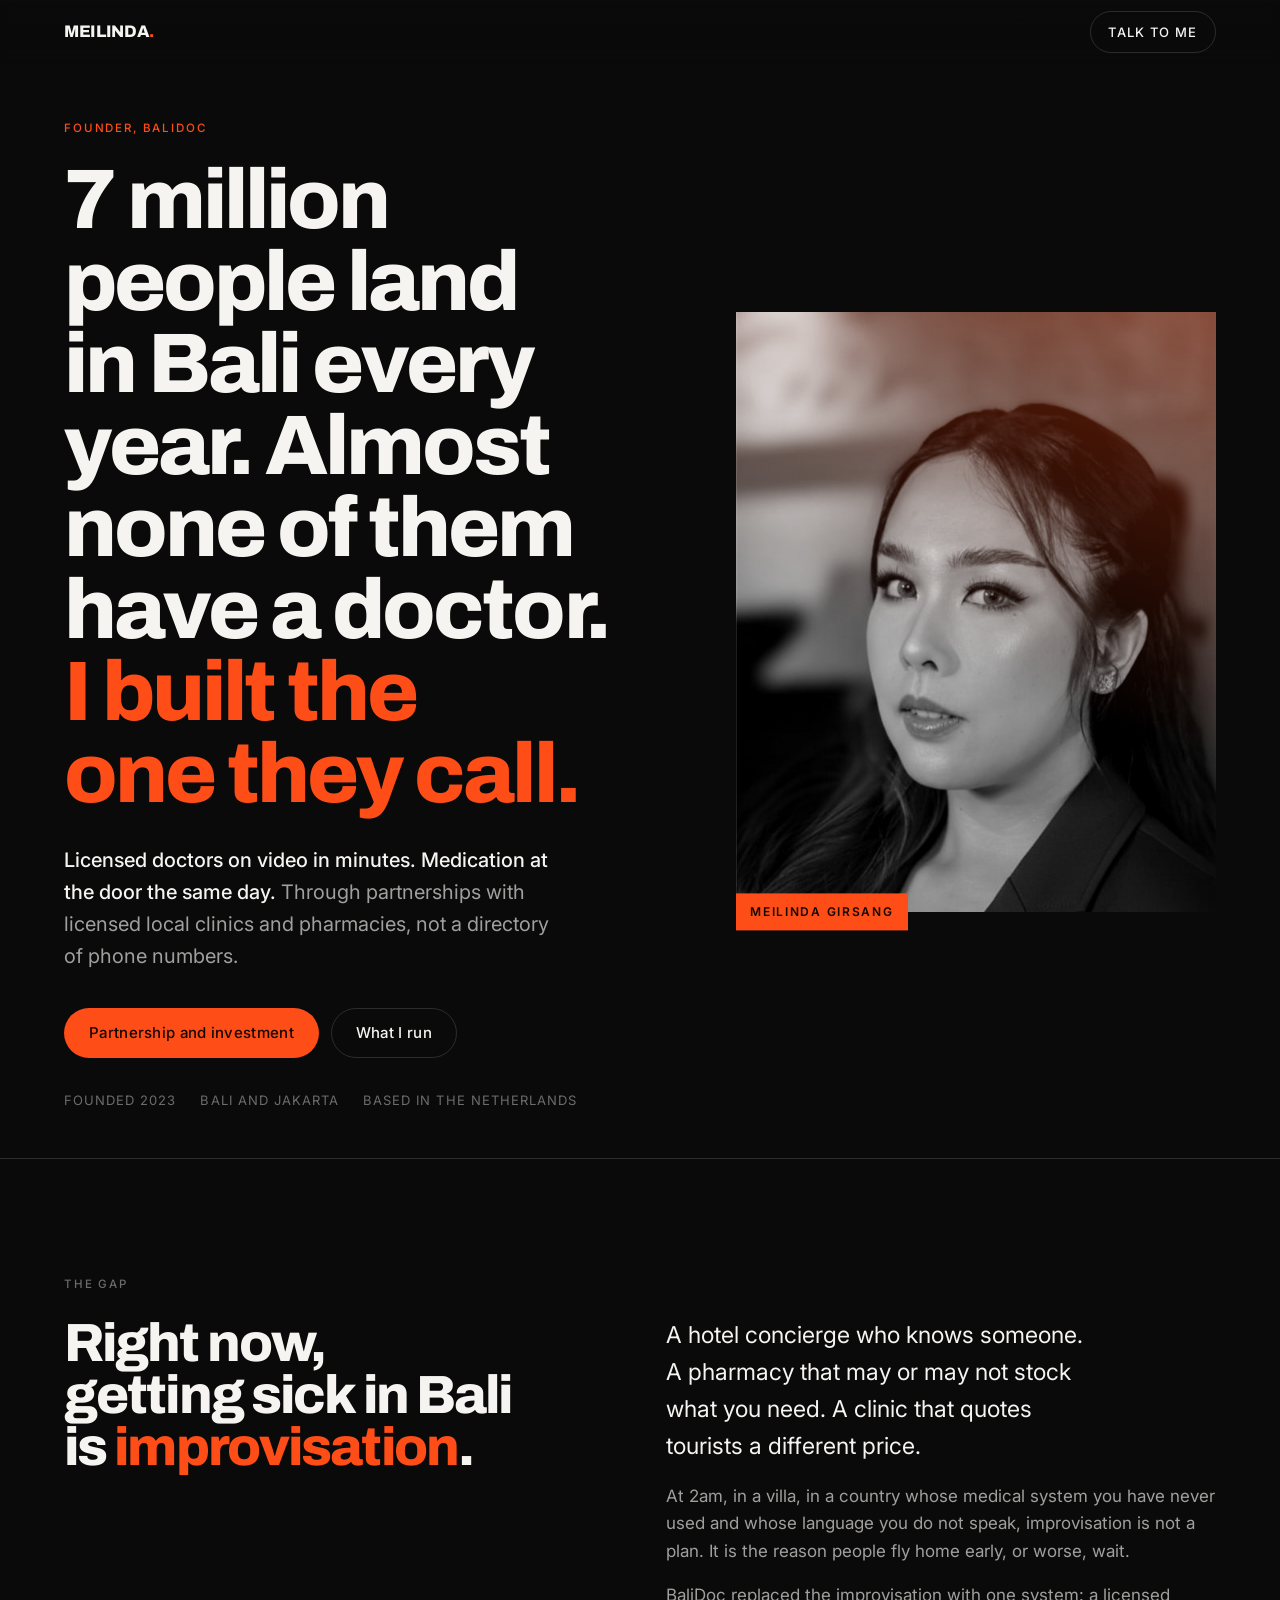
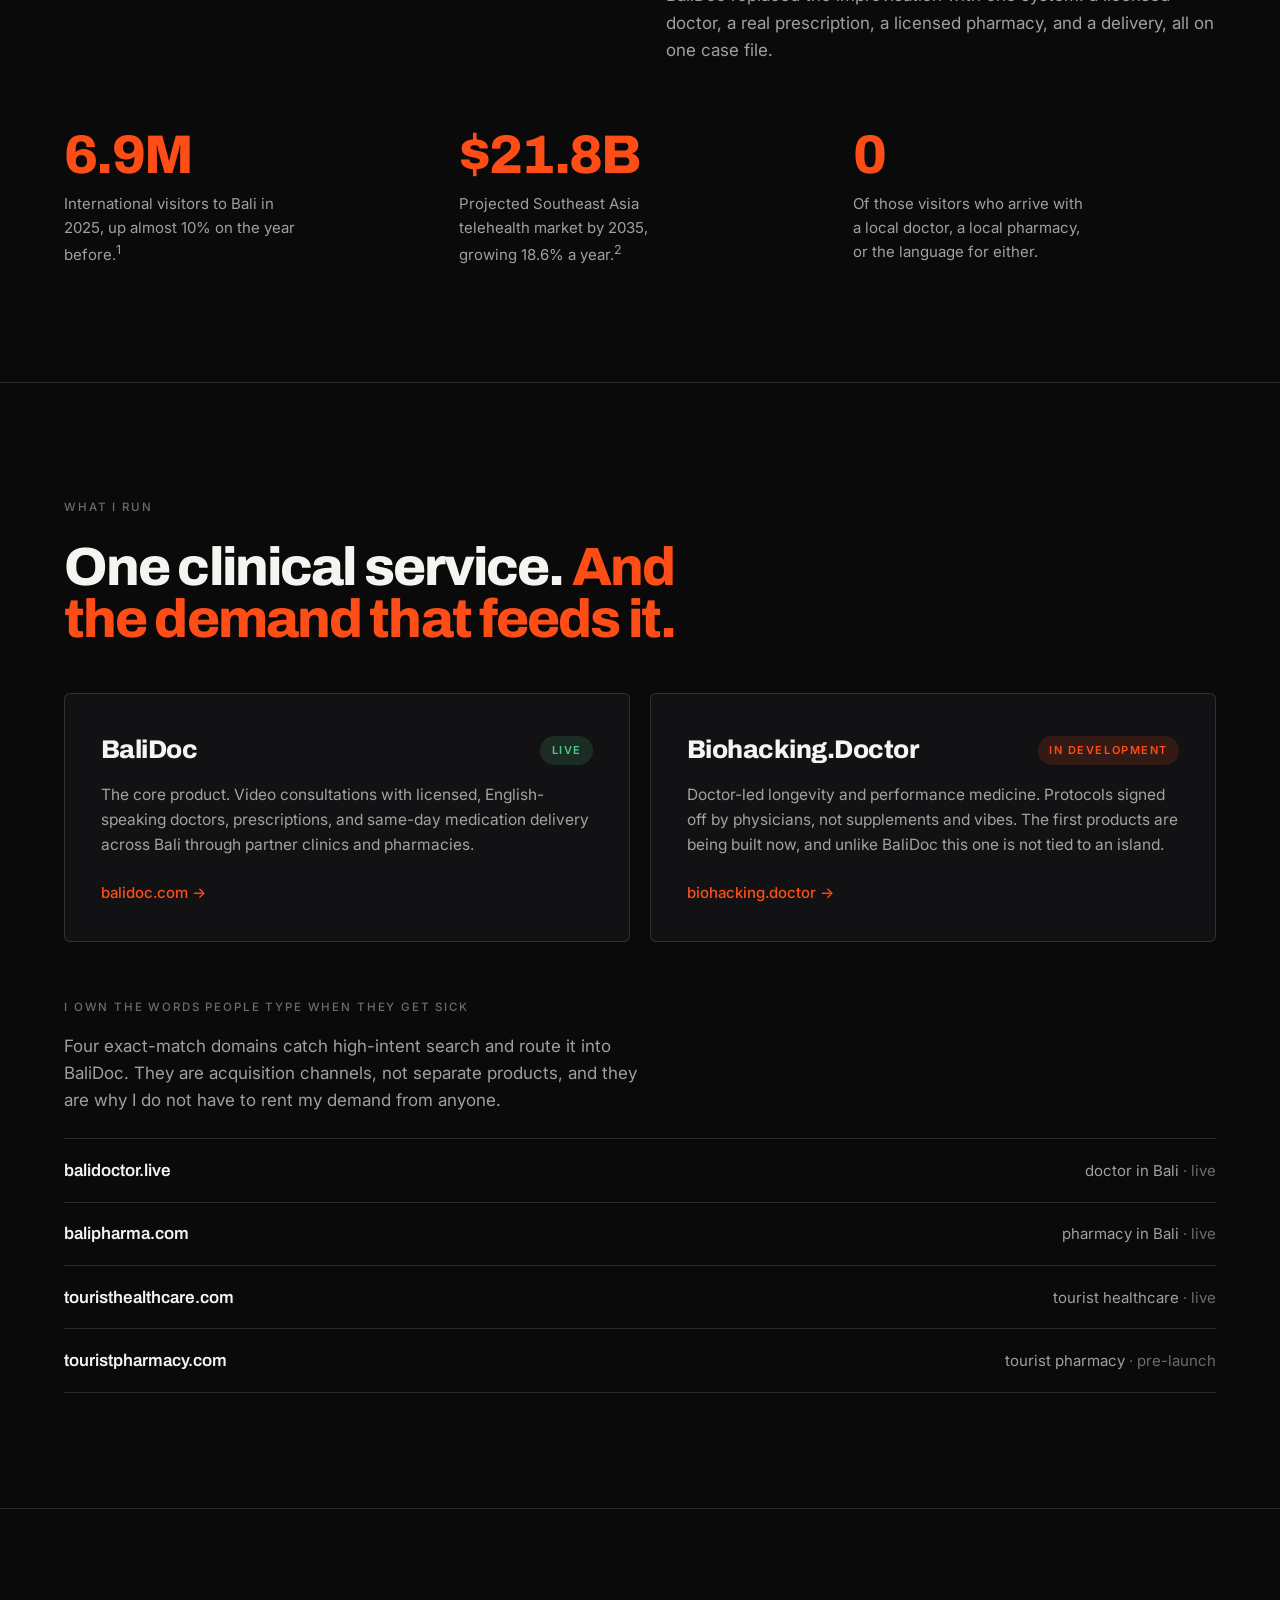
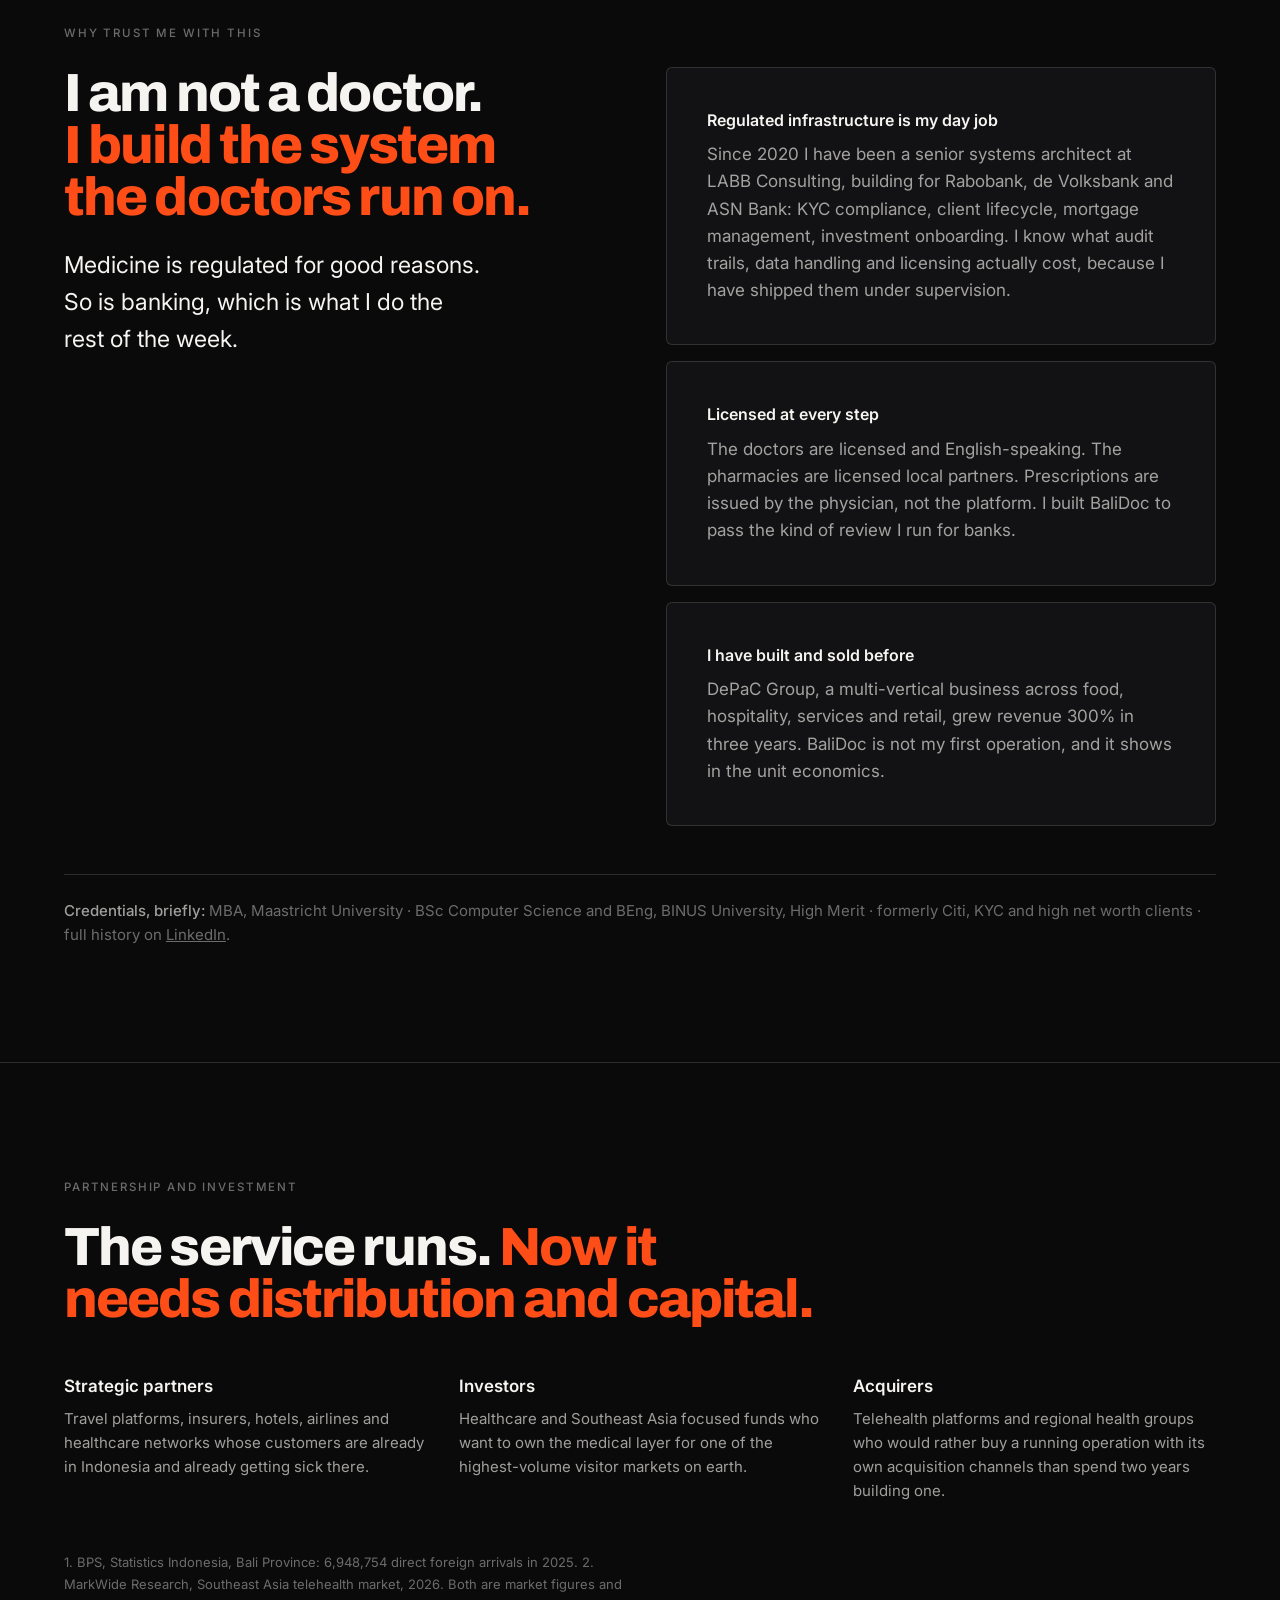
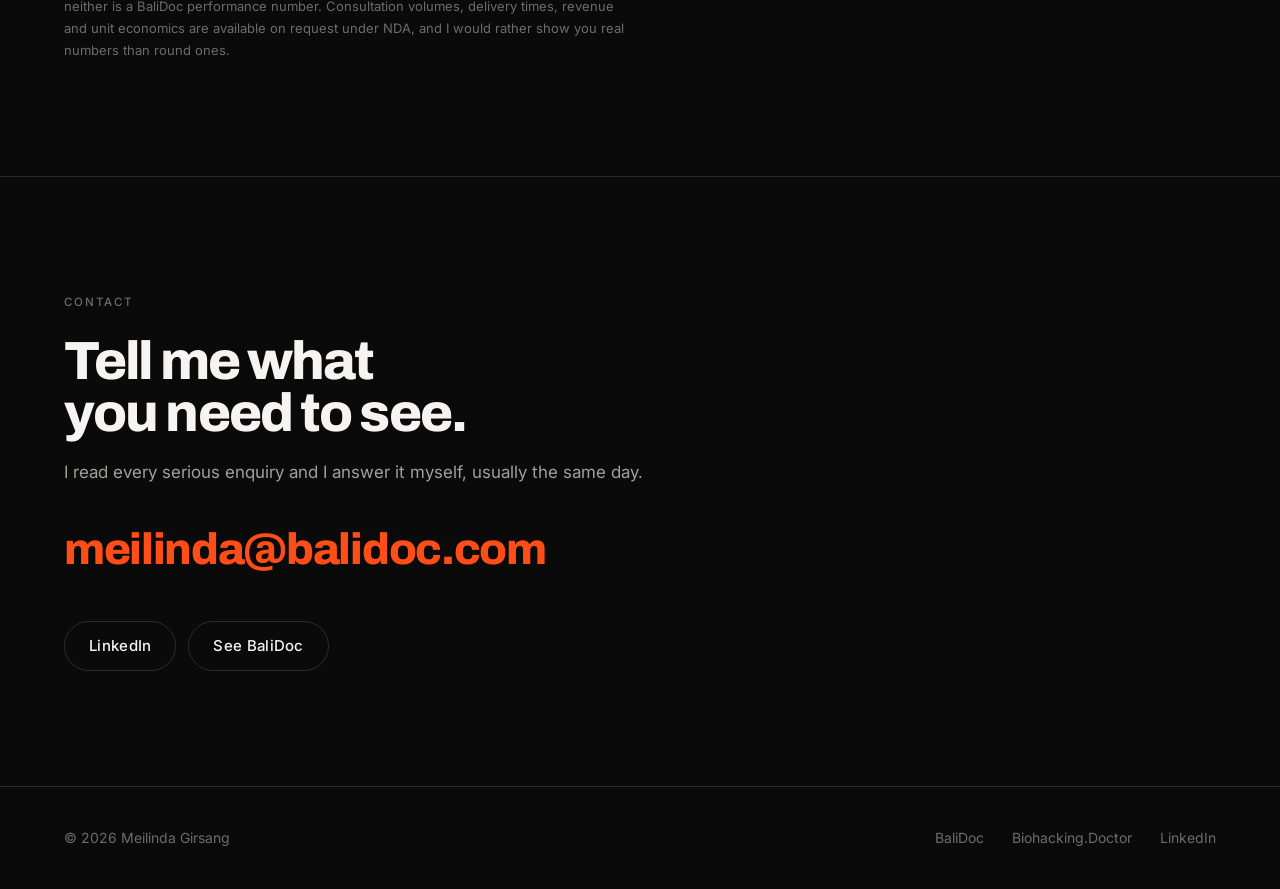
==== commit add43272: "Rework the site around the thesis instead of the CV Lead with the argument: 7 million visitors a yea" ====
--- a/index.html
+++ b/index.html
@@ -3,18 +3,18 @@
 <head>
 <meta charset="utf-8">
 <meta name="viewport" content="width=device-width, initial-scale=1">
-<title>Meilinda Girsang — Founder, BaliDoc</title>
-<meta name="description" content="Meilinda Girsang founded BaliDoc, a telemedicine and medication delivery service for international visitors in Bali. Systems architect for Dutch banking infrastructure. MBA, Maastricht University.">
+<title>Meilinda Girsang — I built the doctor 7 million visitors call</title>
+<meta name="description" content="Meilinda Girsang founded BaliDoc: licensed doctors on video in minutes and medication delivered the same day, for the millions of international visitors who arrive in Bali without a doctor.">
 <link rel="canonical" href="https://meilindagirsang.com/">
 
 <meta property="og:type" content="profile">
 <meta property="og:title" content="Meilinda Girsang — Founder, BaliDoc">
-<meta property="og:description" content="Telemedicine and medication delivery for international visitors in Bali. Biohacking.Doctor in development.">
+<meta property="og:description" content="7 million people land in Bali every year. Almost none of them have a doctor. I built the one they call.">
 <meta property="og:url" content="https://meilindagirsang.com/">
 <meta property="og:image" content="https://meilindagirsang.com/og.jpg">
 <meta property="og:image:width" content="1200">
 <meta property="og:image:height" content="630">
-<meta property="og:image:alt" content="Meilinda Girsang, Founder of BaliDoc">
+<meta property="og:image:alt" content="Meilinda Girsang, founder of BaliDoc">
 <meta property="og:site_name" content="Meilinda Girsang">
 <meta property="profile:first_name" content="Meilinda">
 <meta property="profile:last_name" content="Girsang">
@@ -22,12 +22,11 @@
 
 <link rel="icon" href="/favicon.svg" type="image/svg+xml">
 <link rel="apple-touch-icon" href="/apple-touch-icon.png">
-<meta name="theme-color" content="#fbfaf8" media="(prefers-color-scheme: light)">
-<meta name="theme-color" content="#121211" media="(prefers-color-scheme: dark)">
+<meta name="theme-color" content="#0a0a0b">
 
 <link rel="preconnect" href="https://fonts.googleapis.com">
 <link rel="preconnect" href="https://fonts.gstatic.com" crossorigin>
-<link rel="stylesheet" href="https://fonts.googleapis.com/css2?family=Inter:wght@400;500;600&display=swap">
+<link rel="stylesheet" href="https://fonts.googleapis.com/css2?family=Archivo:wght@600;800&family=Inter:wght@400;500;600&display=swap">
 <link rel="stylesheet" href="/styles.css">
 
 <script type="application/ld+json">
@@ -39,226 +38,169 @@
 
 <header class="site-header">
   <div class="wrap">
-    <a class="wordmark" href="#top">Meilinda Girsang</a>
-    <nav class="site-nav" aria-label="Sections">
-      <ul>
-        <li class="hide-sm"><a href="#work">Work</a></li>
-        <li class="hide-sm"><a href="#background">Background</a></li>
-        <li><a href="#investment">Investment</a></li>
-        <li><a href="#contact">Contact</a></li>
+    <a class="mark" href="#top">MEILINDA<span>.</span></a>
+    <a class="header-cta" href="#contact">Talk to me</a>
+  </div>
+</header>
+
+<main id="main">
+
+<section class="hero" id="top">
+  <div class="wrap">
+    <div>
+      <span class="label label-hot">Founder, BaliDoc</span>
+      <h1 class="display">7 million people land in Bali every year. Almost none of them have a doctor. <span class="hot">I built the one they call.</span></h1>
+      <p class="hero-sub"><b>Licensed doctors on video in minutes. Medication at the door the same day.</b> Through partnerships with licensed local clinics and pharmacies, not a directory of phone numbers.</p>
+      <div class="actions">
+        <a class="btn btn-hot" href="#invest">Partnership and investment</a>
+        <a class="btn btn-line" href="#work">What I run</a>
+      </div>
+      <ul class="hero-meta">
+        <li>Founded 2023</li>
+        <li>Bali and Jakarta</li>
+        <li>Based in the Netherlands</li>
       </ul>
-    </nav>
-  </div>
-</header>
-
-<main id="main">
-
-<section class="hero" id="top">
-  <div class="wrap">
-    <div>
-      <span class="label">Founder, BaliDoc</span>
-      <h1>Meilinda Girsang</h1>
-      <p class="hero-role">Healthcare access for people a long way from home.</p>
-      <p class="lead">BaliDoc gives international visitors in Bali a doctor by video and medication at the door, usually the same day. It runs on partnerships with licensed local clinics and pharmacies.</p>
-      <p class="lead">My second product, Biohacking.Doctor, is in development. I also spend my working week as a systems architect for Dutch banks, which is where I learned what regulated infrastructure has to survive.</p>
-
-      <dl class="facts">
-        <div><dt>Founded</dt><dd>2023</dd></div>
-        <div><dt>Operating in</dt><dd>Bali, Indonesia</dd></div>
-        <div><dt>Based in</dt><dd>Netherlands</dd></div>
-        <div><dt>Also</dt><dd>Systems architect, LABB Consulting</dd></div>
-      </dl>
-
-      <div class="actions">
-        <a class="btn btn-solid" href="#investment">Partnership and investment</a>
-        <a class="btn btn-ghost" href="mailto:meilinda@balidoc.com">meilinda@balidoc.com</a>
-      </div>
     </div>
 
     <figure class="portrait">
       <img src="/photo.jpg" width="600" height="984" alt="Meilinda Girsang" fetchpriority="high">
+      <figcaption>Meilinda Girsang</figcaption>
     </figure>
   </div>
 </section>
 
-<section id="why" aria-labelledby="why-h">
-  <div class="wrap">
-    <span class="label">Why this exists</span>
-    <h2 id="why-h">Getting sick far from home is a logistics problem first</h2>
-    <div class="cols">
+<section id="gap" aria-labelledby="gap-h">
+  <div class="wrap">
+    <span class="label">The gap</span>
+    <div class="two">
+      <h2 id="gap-h" class="display">Right now, getting sick in Bali is <span class="hot">improvisation</span>.</h2>
       <div class="stack">
-        <p>Bali received 6.9 million international visitors in 2025. Most arrive without a doctor, without a local pharmacy, and without the language to navigate either one.</p>
-        <p>When something goes wrong, the hard part is rarely the medicine. It is knowing who to call, whether they speak English, whether the prescription is valid, and how long anything will take.</p>
-      </div>
-      <ul class="rows">
-        <li>
-          <h3>Consultations by video</h3>
-          <p>Licensed, English-speaking doctors, usually within the hour.</p>
-        </li>
-        <li>
-          <h3>Medication delivered</h3>
-          <p>Same-day delivery to hotels, villas and homes, including prescription medicines.</p>
-        </li>
-        <li>
-          <h3>Licensed local partners</h3>
-          <p>Clinics and pharmacies we work with directly, not a directory of links.</p>
-        </li>
-        <li>
-          <h3>One case, start to finish</h3>
-          <p>The consultation, the prescription and the delivery stay in one place.</p>
-        </li>
+        <p class="big">A hotel concierge who knows someone. A pharmacy that may or may not stock what you need. A clinic that quotes tourists a different price.</p>
+        <p>At 2am, in a villa, in a country whose medical system you have never used and whose language you do not speak, improvisation is not a plan. It is the reason people fly home early, or worse, wait.</p>
+        <p>BaliDoc replaced the improvisation with one system: a licensed doctor, a real prescription, a licensed pharmacy, and a delivery, all on one case file.</p>
+      </div>
+    </div>
+
+    <dl class="stats">
+      <div>
+        <dt>6.9M</dt>
+        <dd>International visitors to Bali in 2025, up almost 10% on the year before.<sup>1</sup></dd>
+      </div>
+      <div>
+        <dt>$21.8B</dt>
+        <dd>Projected Southeast Asia telehealth market by 2035, growing 18.6% a year.<sup>2</sup></dd>
+      </div>
+      <div>
+        <dt>0</dt>
+        <dd>Of those visitors who arrive with a local doctor, a local pharmacy, or the language for either.</dd>
+      </div>
+    </dl>
+  </div>
+</section>
+
+<section id="work" aria-labelledby="work-h">
+  <div class="wrap">
+    <span class="label">What I run</span>
+    <h2 id="work-h" class="display">One clinical service. <span class="hot">And the demand that feeds it.</span></h2>
+
+    <div class="products" style="margin-top:clamp(2rem,4vw,3rem)">
+      <article class="product">
+        <div class="product-top">
+          <h3>BaliDoc</h3>
+          <span class="chip chip-live">Live</span>
+        </div>
+        <p>The core product. Video consultations with licensed, English-speaking doctors, prescriptions, and same-day medication delivery across Bali through partner clinics and pharmacies.</p>
+        <a class="go" href="https://www.balidoc.com" rel="noopener">balidoc.com &rarr;</a>
+      </article>
+
+      <article class="product">
+        <div class="product-top">
+          <h3>Biohacking.Doctor</h3>
+          <span class="chip chip-dev">In development</span>
+        </div>
+        <p>Doctor-led longevity and performance medicine. Protocols signed off by physicians, not supplements and vibes. The first products are being built now, and unlike BaliDoc this one is not tied to an island.</p>
+        <a class="go" href="https://www.biohacking.doctor" rel="noopener">biohacking.doctor &rarr;</a>
+      </article>
+    </div>
+
+    <div class="domains">
+      <span class="label" style="display:block;margin-bottom:1rem">I own the words people type when they get sick</span>
+      <p style="margin-bottom:1.5rem">Four exact-match domains catch high-intent search and route it into BaliDoc. They are acquisition channels, not separate products, and they are why I do not have to rent my demand from anyone.</p>
+      <ul>
+        <li><a href="https://www.balidoctor.live" rel="noopener"><span class="d">balidoctor.live</span><span class="q"><em>doctor in Bali</em> &middot; live</span></a></li>
+        <li><a href="https://balipharma.com" rel="noopener"><span class="d">balipharma.com</span><span class="q"><em>pharmacy in Bali</em> &middot; live</span></a></li>
+        <li><a href="https://www.touristhealthcare.com" rel="noopener"><span class="d">touristhealthcare.com</span><span class="q"><em>tourist healthcare</em> &middot; live</span></a></li>
+        <li><a href="https://touristpharmacy.com" rel="noopener"><span class="d">touristpharmacy.com</span><span class="q"><em>tourist pharmacy</em> &middot; pre-launch</span></a></li>
       </ul>
     </div>
   </div>
 </section>
 
-<section id="work" aria-labelledby="work-h">
-  <div class="wrap">
-    <span class="label">What I run</span>
-    <h2 id="work-h">One clinical service, and the demand that feeds it</h2>
-
-    <div class="cols">
-      <article class="product">
-        <header>
-          <h3>BaliDoc</h3>
-          <span class="status status-live">Live</span>
-        </header>
-        <p class="domain">balidoc.com</p>
-        <p>The core product. Video consultations with licensed, English-speaking doctors, prescriptions, and same-day medication delivery across Bali through partner clinics and pharmacies.</p>
-        <a class="more" href="https://www.balidoc.com" rel="noopener">Visit balidoc.com</a>
-      </article>
-
-      <article class="product">
-        <header>
-          <h3>Biohacking.Doctor</h3>
-          <span class="status status-dev">In development</span>
-        </header>
-        <p class="domain">biohacking.doctor</p>
-        <p>A second product line: doctor-led longevity and performance medicine, delivered digitally. The first products are being built now. Unlike BaliDoc it is not tied to one island, so the market is global.</p>
-        <a class="more" href="https://www.biohacking.doctor" rel="noopener">Visit biohacking.doctor</a>
-      </article>
-    </div>
-
-    <div class="table-scroll" style="margin-top:2.5rem">
-      <table>
-        <caption>Four domains I own capture people already searching for medical help in Bali and route them into BaliDoc. They are acquisition channels, not separate products.</caption>
-        <thead>
-          <tr><th scope="col">Domain</th><th scope="col">Search it answers</th><th scope="col">Status</th></tr>
-        </thead>
-        <tbody>
-          <tr><td><a href="https://www.balidoctor.live" rel="noopener">balidoctor.live</a></td><td>Doctor in Bali</td><td>Live</td></tr>
-          <tr><td><a href="https://balipharma.com" rel="noopener">balipharma.com</a></td><td>Pharmacy in Bali</td><td>Live</td></tr>
-          <tr><td><a href="https://www.touristhealthcare.com" rel="noopener">touristhealthcare.com</a></td><td>Tourist healthcare</td><td>Live</td></tr>
-          <tr><td><a href="https://touristpharmacy.com" rel="noopener">touristpharmacy.com</a></td><td>Tourist pharmacy</td><td>Pre-launch</td></tr>
-        </tbody>
-      </table>
-    </div>
-  </div>
-</section>
-
-<section id="background" aria-labelledby="background-h">
-  <div class="wrap">
-    <span class="label">Background</span>
-    <h2 id="background-h">Engineer first, founder second</h2>
-
-    <div class="cols">
-      <div class="stack">
-        <p>I have been building businesses across Indonesia and Europe for about two decades. My foundation is technical: a Bachelor of Computer Science and a Bachelor of Engineering from BINUS University, double major in Industrial Engineering and Information Systems, graduated with High Merit.</p>
-        <p>Before BaliDoc I built DePaC Group, a multi-vertical business across food, hospitality, services and fashion retail, which grew revenue 300% in three years.</p>
-        <p>In 2017 I moved to the Netherlands for an MBA at Maastricht University, specialising in digital economy and business analytics. A graduate internship at a medical equipment company is where the idea behind BaliDoc started.</p>
-        <p>Since 2020 I have been a senior systems architect at LABB Consulting, building regulated digital infrastructure for Rabobank, de Volksbank and ASN Bank: KYC compliance, mortgage management, client lifecycle and investment onboarding. That work is the reason I take licensing, audit trails and data handling seriously at BaliDoc.</p>
-        <blockquote>The best markets are built on solving real problems at scale. Bali's healthcare gap was not only a problem. It was an underserved market of millions.</blockquote>
-      </div>
-
-      <div>
-        <h3 class="label" style="display:block;margin-bottom:1rem">Education and roles</h3>
-        <ul class="creds">
-          <li>
-            <h3>Maastricht University</h3>
-            <p class="what">MBA, Business Administration and Management</p>
-            <p class="when">2017 to 2018, Netherlands</p>
-            <p>Digital transformation, big data and business analytics, industry 4.0, cyber security, innovation management, global corporate strategy.</p>
-          </li>
-          <li>
-            <h3>LABB Consulting</h3>
-            <p class="what">Senior Systems Architect</p>
-            <p class="when">2020 to present, Netherlands</p>
-            <p>Regulated digital infrastructure for Rabobank, de Volksbank and ASN Bank.</p>
-          </li>
-          <li>
-            <h3>BINUS University</h3>
-            <p class="what">BSc Computer Science and BEng, double major</p>
-            <p class="when">2003 to 2008, Indonesia. High Merit.</p>
-          </li>
-        </ul>
-      </div>
-    </div>
-
-    <h3 class="label" style="display:block;margin:2.5rem 0 1rem">Career</h3>
-    <ul class="timeline">
-      <li><span class="yr">2023 to now</span><span class="what"><b>Founder, BaliDoc.</b> Telemedicine and medication delivery, Bali. Biohacking.Doctor in development.</span></li>
-      <li><span class="yr">2020 to now</span><span class="what"><b>Senior Systems Architect, LABB Consulting.</b> Rabobank, de Volksbank, ASN Bank.</span></li>
-      <li><span class="yr">2019 to 2020</span><span class="what"><b>Systems Architect, BPM Company and Rabobank.</b> Enterprise workflow engineering, Netherlands.</span></li>
-      <li><span class="yr">2018</span><span class="what"><b>MBA graduate intern, FlowChamber.</b> Maastricht.</span></li>
-      <li><span class="yr">2009 to 2017</span><span class="what"><b>Founder, DePaC Group.</b> Multi-vertical business, 300% revenue growth in three years.</span></li>
-      <li><span class="yr">2016 to 2017</span><span class="what"><b>Founder and trainer, DePaC Entrepreneurship Training.</b> Organisations, government and SMEs.</span></li>
-      <li><span class="yr">2008 to 2009</span><span class="what"><b>Business Development Associate, Citi.</b> KYC and sales for high net worth clients.</span></li>
-      <li><span class="yr">2006 to 2007</span><span class="what"><b>Regional Sales Manager, BINUS University.</b> Multi-province education partnerships.</span></li>
-    </ul>
-  </div>
-</section>
-
-<section id="investment" aria-labelledby="investment-h">
+<section id="why-me" aria-labelledby="why-me-h">
+  <div class="wrap">
+    <span class="label">Why trust me with this</span>
+    <div class="two">
+      <div>
+        <h2 id="why-me-h" class="display">I am not a doctor. <span class="hot">I build the system the doctors run on.</span></h2>
+        <p class="big" style="margin-top:1.5rem">Medicine is regulated for good reasons. So is banking, which is what I do the rest of the week.</p>
+      </div>
+      <div>
+        <div class="proof">
+          <h3>Regulated infrastructure is my day job</h3>
+          <p>Since 2020 I have been a senior systems architect at LABB Consulting, building for Rabobank, de Volksbank and ASN Bank: KYC compliance, client lifecycle, mortgage management, investment onboarding. I know what audit trails, data handling and licensing actually cost, because I have shipped them under supervision.</p>
+        </div>
+        <div class="proof">
+          <h3>Licensed at every step</h3>
+          <p>The doctors are licensed and English-speaking. The pharmacies are licensed local partners. Prescriptions are issued by the physician, not the platform. I built BaliDoc to pass the kind of review I run for banks.</p>
+        </div>
+        <div class="proof">
+          <h3>I have built and sold before</h3>
+          <p>DePaC Group, a multi-vertical business across food, hospitality, services and retail, grew revenue 300% in three years. BaliDoc is not my first operation, and it shows in the unit economics.</p>
+        </div>
+      </div>
+    </div>
+    <p class="creds-line"><b>Credentials, briefly:</b> MBA, Maastricht University &middot; BSc Computer Science and BEng, BINUS University, High Merit &middot; formerly Citi, KYC and high net worth clients &middot; full history on <a href="https://www.linkedin.com/in/meilindagirsang/" rel="noopener">LinkedIn</a>.</p>
+  </div>
+</section>
+
+<section id="invest" aria-labelledby="invest-h">
   <div class="wrap">
     <span class="label">Partnership and investment</span>
-    <h2 id="investment-h">What I am looking for</h2>
-    <p class="lead">The service runs today. What it needs now is distribution and capital to widen it beyond Bali.</p>
-
-    <div class="cols" style="margin-top:2.5rem">
+    <h2 id="invest-h" class="display">The service runs. <span class="hot">Now it needs distribution and capital.</span></h2>
+
+    <div class="asks">
       <div>
         <h3>Strategic partners</h3>
-        <p class="muted">Travel platforms, insurers, hotels, airlines and healthcare networks that want their customers covered while they are in Indonesia.</p>
+        <p>Travel platforms, insurers, hotels, airlines and healthcare networks whose customers are already in Indonesia and already getting sick there.</p>
       </div>
       <div>
         <h3>Investors</h3>
-        <p class="muted">Healthcare and Southeast Asia focused funds interested in owning the medical layer for Bali's visitor market.</p>
+        <p>Healthcare and Southeast Asia focused funds who want to own the medical layer for one of the highest-volume visitor markets on earth.</p>
       </div>
       <div>
         <h3>Acquirers</h3>
-        <p class="muted">Telehealth platforms and regional health groups that would rather buy a running operation, with its own acquisition channels, than build one.</p>
-      </div>
-    </div>
-
-    <div class="table-scroll">
-      <table class="metrics">
-        <caption class="label" style="margin-top:2.5rem">Context</caption>
-        <tbody>
-          <tr><td>6.9M</td><td>International visitors to Bali in 2025, each a potential patient.<sup>1</sup></td></tr>
-          <tr><td>$21.8B</td><td>Projected Southeast Asia telehealth market by 2035, growing 18.6% a year.<sup>2</sup></td></tr>
-          <tr><td>2</td><td>Product lines: BaliDoc operating today, Biohacking.Doctor in development.</td></tr>
-        </tbody>
-      </table>
-    </div>
-    <p class="footnote">1. BPS, Statistics Indonesia, Bali Province, foreign arrivals 2025. 2. MarkWide Research, Southeast Asia telehealth market, 2026. These are market figures, not BaliDoc performance. Operating numbers are available on request under NDA.</p>
-  </div>
-</section>
-
-<section id="contact" aria-labelledby="contact-h">
+        <p>Telehealth platforms and regional health groups who would rather buy a running operation with its own acquisition channels than spend two years building one.</p>
+      </div>
+    </div>
+
+    <p class="note">
+      1. BPS, Statistics Indonesia, Bali Province: 6,948,754 direct foreign arrivals in 2025.
+      2. MarkWide Research, Southeast Asia telehealth market, 2026.
+      Both are market figures and neither is a BaliDoc performance number. Consultation volumes, delivery times, revenue and unit economics are available on request under NDA, and I would rather show you real numbers than round ones.
+    </p>
+  </div>
+</section>
+
+<section id="contact" class="contact" aria-labelledby="contact-h">
   <div class="wrap">
     <span class="label">Contact</span>
-    <h2 id="contact-h">Get in touch</h2>
-    <p class="lead">I read and answer every serious enquiry myself. If you are evaluating BaliDoc, say what you need and I will send it.</p>
-
+    <h2 id="contact-h" class="display">Tell me what you need to see.</h2>
+    <p style="margin-top:1.25rem">I read every serious enquiry and I answer it myself, usually the same day.</p>
+    <a class="contact-mail" href="mailto:meilinda@balidoc.com">meilinda@balidoc.com</a>
     <div class="actions">
-      <a class="btn btn-solid" href="mailto:meilinda@balidoc.com">meilinda@balidoc.com</a>
-      <a class="btn btn-ghost" href="https://www.linkedin.com/in/meilindagirsang/" rel="noopener">LinkedIn</a>
-    </div>
-
-    <dl class="contact-grid">
-      <div><dt>Based in</dt><dd>Netherlands</dd></div>
-      <div><dt>Operating in</dt><dd>Bali and Jakarta</dd></div>
-      <div><dt>In development</dt><dd>Biohacking.Doctor</dd></div>
-    </dl>
+      <a class="btn btn-line" href="https://www.linkedin.com/in/meilindagirsang/" rel="noopener">LinkedIn</a>
+      <a class="btn btn-line" href="https://www.balidoc.com" rel="noopener">See BaliDoc</a>
+    </div>
   </div>
 </section>
 
@@ -269,12 +211,10 @@
     <span>&copy; 2026 Meilinda Girsang</span>
     <ul>
       <li><a href="https://www.balidoc.com" rel="noopener">BaliDoc</a></li>
+      <li><a href="https://www.biohacking.doctor" rel="noopener">Biohacking.Doctor</a></li>
       <li><a href="https://www.linkedin.com/in/meilindagirsang/" rel="noopener">LinkedIn</a></li>
-      <li><a href="mailto:meilinda@balidoc.com">Email</a></li>
     </ul>
   </div>
 </footer>
-
-<script src="/main.js" defer></script>
 </body>
 </html>
--- a/styles.css
+++ b/styles.css
@@ -1,290 +1,194 @@
 :root {
-  --paper: #fbfaf8;
-  --paper-2: #f4f2ed;
-  --card: #fff;
-  --ink: #16150f;
-  --muted: #605c56;
-  --faint: #857f77;
-  --line: #e4e1da;
-  --accent: #9c4f24;
-  --ok: #35603a;
-  --measure: 64ch;
-  --gap: clamp(3rem, 7vw, 5.5rem);
-}
-
-@media (prefers-color-scheme: dark) {
-  :root {
-    --paper: #121211;
-    --paper-2: #191916;
-    --card: #1a1a17;
-    --ink: #ece9e2;
-    --muted: #a8a39b;
-    --faint: #87817a;
-    --line: #2d2c28;
-    --accent: #d2875a;
-    --ok: #86ad86;
-  }
+  color-scheme: dark;
+  --bg: #0a0a0b;
+  --bg-2: #121214;
+  --bg-3: #17171a;
+  --ink: #f6f4f0;
+  --muted: rgba(246, 244, 240, .64);
+  --faint: rgba(246, 244, 240, .42);
+  --line: rgba(246, 244, 240, .14);
+  --hot: #ff4d17;
+  --ok: #4fc98a;
+  --measure: 54ch;
+  --pad: clamp(1.25rem, 5vw, 4.5rem);
+  --gap: clamp(4rem, 9vw, 8rem);
 }
 
 *, *::before, *::after { box-sizing: border-box; }
-body, h1, h2, h3, p, ul, ol, dl, dd, figure { margin: 0; }
+body, h1, h2, h3, p, ul, ol, dl, dd, figure, blockquote { margin: 0; }
 ul, ol { padding: 0; list-style: none; }
 
-html {
-  -webkit-text-size-adjust: 100%;
-  scroll-behavior: smooth;
-  scroll-padding-top: 5rem;
-}
+html { -webkit-text-size-adjust: 100%; scroll-behavior: smooth; scroll-padding-top: 4rem; }
 
 body {
-  background: var(--paper);
+  background: var(--bg);
   color: var(--ink);
   font-family: Inter, -apple-system, BlinkMacSystemFont, "Segoe UI", Roboto, sans-serif;
-  font-size: 1rem;
-  line-height: 1.65;
-  font-feature-settings: "kern", "liga", "cv05";
+  font-size: 1.0625rem;
+  line-height: 1.6;
   -webkit-font-smoothing: antialiased;
+  overflow-x: hidden;
 }
 
 a { color: inherit; }
-a:focus-visible, button:focus-visible {
-  outline: 2px solid var(--accent);
-  outline-offset: 3px;
-  border-radius: 2px;
-}
-
+a:focus-visible, button:focus-visible { outline: 2px solid var(--hot); outline-offset: 3px; }
 img { max-width: 100%; height: auto; display: block; }
 
-.wrap {
-  width: min(100% - 3rem, 62rem);
-  margin-inline: auto;
-}
-
-.skip {
-  position: absolute;
-  left: -9999px;
-  top: 0;
-  background: var(--ink);
-  color: var(--paper);
-  padding: .7rem 1rem;
-  z-index: 10;
-}
-.skip:focus { left: .5rem; top: .5rem; }
-
-/* Header */
-.site-header {
-  position: sticky;
-  top: 0;
-  z-index: 5;
-  background: color-mix(in srgb, var(--paper) 92%, transparent);
-  backdrop-filter: blur(8px);
-  border-bottom: 1px solid var(--line);
-}
-.site-header .wrap {
-  display: flex;
-  align-items: center;
-  justify-content: space-between;
-  gap: 1rem;
-  min-height: 3.5rem;
-}
-.wordmark {
-  font-weight: 600;
-  letter-spacing: -.01em;
-  text-decoration: none;
-  padding: .6rem 0;
-}
-.site-nav ul { display: flex; gap: 1.5rem; align-items: center; }
-.site-nav a {
-  font-size: .875rem;
-  color: var(--muted);
-  text-decoration: none;
-  padding: .9rem 0;
-  display: inline-block;
-}
-.site-nav a:hover { color: var(--ink); }
-.site-nav a[aria-current="true"] { color: var(--ink); }
-
-/* Typography */
-h1 {
-  font-size: clamp(2rem, 5.5vw, 3rem);
-  line-height: 1.08;
-  letter-spacing: -.03em;
-  font-weight: 600;
-}
-h2 {
-  font-size: clamp(1.4rem, 3vw, 1.85rem);
-  line-height: 1.2;
-  letter-spacing: -.02em;
-  font-weight: 600;
-  margin-bottom: 1.25rem;
-}
-h3 {
-  font-size: 1rem;
-  font-weight: 600;
-  letter-spacing: -.005em;
-}
-p { max-width: var(--measure); }
-.lead { font-size: 1.0625rem; color: var(--muted); }
-.muted { color: var(--muted); }
+.display {
+  font-family: Archivo, Inter, sans-serif;
+  font-weight: 800;
+  letter-spacing: -.035em;
+  line-height: .97;
+  text-wrap: balance;
+}
+
+.wrap { width: min(100% - (var(--pad) * 2), 78rem); margin-inline: auto; }
+
+.skip { position: absolute; left: -9999px; background: var(--ink); color: var(--bg); padding: .7rem 1rem; z-index: 20; }
+.skip:focus { left: .75rem; top: .75rem; }
 
 .label {
   font-size: .72rem;
-  letter-spacing: .1em;
+  letter-spacing: .16em;
   text-transform: uppercase;
   color: var(--faint);
   font-weight: 500;
 }
-
+.label-hot { color: var(--hot); }
+
+/* Header */
+.site-header {
+  position: fixed; inset: 0 0 auto; z-index: 10;
+  background: linear-gradient(to bottom, rgba(10,10,11,.92), rgba(10,10,11,0));
+  backdrop-filter: blur(6px);
+}
+.site-header .wrap { display: flex; align-items: center; justify-content: space-between; min-height: 4rem; gap: 1rem; }
+.mark {
+  font-family: Archivo, Inter, sans-serif; font-weight: 800; letter-spacing: -.02em;
+  text-decoration: none; font-size: 1.05rem;
+}
+.mark span { color: var(--hot); }
+.header-cta {
+  font-size: .8125rem; letter-spacing: .1em; text-transform: uppercase; font-weight: 500;
+  text-decoration: none; border: 1px solid var(--line); border-radius: 999px;
+  padding: .6rem 1.1rem; transition: border-color .18s, background-color .18s, color .18s;
+}
+.header-cta:hover { background: var(--hot); border-color: var(--hot); color: #140600; }
+
+/* Hero */
+.hero { position: relative; min-height: 100svh; display: grid; align-items: center; padding-block: 7rem 3rem; }
+.hero .wrap { display: grid; grid-template-columns: minmax(0, 1.08fr) minmax(0, .92fr); gap: clamp(2rem, 5vw, 5rem); align-items: center; }
+.hero h1 { font-size: clamp(2.6rem, 6.6vw, 5.6rem); margin: 1.25rem 0 0; }
+.hero h1 .hot { color: var(--hot); display: block; }
+.hero-sub { font-size: clamp(1.05rem, 1.6vw, 1.25rem); color: var(--muted); max-width: 38ch; margin-top: 1.75rem; }
+.hero-sub b { color: var(--ink); font-weight: 500; }
+.hero-meta { display: flex; flex-wrap: wrap; gap: .5rem 1.5rem; margin-top: 2rem; }
+.hero-meta li { font-size: .8125rem; letter-spacing: .08em; text-transform: uppercase; color: var(--faint); }
+
+.actions { display: flex; flex-wrap: wrap; gap: .75rem; margin-top: 2.25rem; }
+.btn {
+  display: inline-flex; align-items: center; min-height: 3rem; padding: .75rem 1.5rem;
+  font-size: .9375rem; font-weight: 500; letter-spacing: .02em; text-decoration: none;
+  border: 1px solid transparent; border-radius: 999px; transition: transform .16s, background-color .18s, border-color .18s, color .18s;
+}
+.btn-hot { background: var(--hot); color: #140600; }
+.btn-hot:hover { background: #ff6a3d; }
+.btn-line { border-color: var(--line); color: var(--ink); }
+.btn-line:hover { border-color: var(--ink); }
+
+.portrait { position: relative; justify-self: end; width: 100%; max-width: 30rem; }
+.portrait img {
+  width: 100%; aspect-ratio: 4 / 5; object-fit: cover; object-position: center 18%;
+  filter: grayscale(1) contrast(1.08) brightness(.92);
+}
+.portrait::after {
+  content: ""; position: absolute; inset: 0;
+  background: linear-gradient(200deg, rgba(255,77,23,.42), rgba(255,77,23,0) 58%);
+  mix-blend-mode: screen; pointer-events: none;
+}
+.portrait figcaption {
+  position: absolute; left: 0; bottom: 0; transform: translateY(50%);
+  background: var(--hot); color: #140600;
+  font-size: .75rem; font-weight: 600; letter-spacing: .14em; text-transform: uppercase;
+  padding: .55rem .9rem;
+}
+
+/* Sections */
 section { padding-block: var(--gap); border-top: 1px solid var(--line); }
-section > .wrap > .label { display: block; margin-bottom: .9rem; }
-
-/* Hero */
-.hero { border-top: 0; padding-block: clamp(2.5rem, 6vw, 4.5rem) var(--gap); }
-.hero .wrap {
-  display: grid;
-  grid-template-columns: minmax(0, 1fr) 13.5rem;
-  gap: clamp(2rem, 5vw, 4rem);
-  align-items: start;
-}
-.hero .label { display: block; margin-bottom: 1rem; }
-.hero h1 { margin-bottom: .6rem; }
-.hero-role { font-size: 1.0625rem; color: var(--accent); margin-bottom: 1.4rem; }
-.hero p + p { margin-top: .9rem; }
-
-.facts {
-  display: grid;
-  grid-template-columns: repeat(2, minmax(0, 1fr));
-  gap: .9rem 2rem;
-  margin-top: 2rem;
-  padding-top: 1.5rem;
-  border-top: 1px solid var(--line);
-  max-width: 34rem;
-}
-.facts dt { font-size: .75rem; letter-spacing: .08em; text-transform: uppercase; color: var(--faint); }
-.facts dd { margin: .15rem 0 0; font-size: .9375rem; }
-
-.actions { display: flex; flex-wrap: wrap; gap: .7rem; margin-top: 2rem; }
-.btn {
-  display: inline-flex;
-  align-items: center;
-  min-height: 2.75rem;
-  padding: .55rem 1.1rem;
-  border: 1px solid var(--ink);
-  border-radius: 3px;
-  font-size: .9375rem;
-  text-decoration: none;
-  transition: background-color .15s, color .15s, border-color .15s;
-}
-.btn-solid { background: var(--ink); color: var(--paper); }
-.btn-solid:hover { background: transparent; color: var(--ink); }
-.btn-ghost { border-color: var(--line); }
-.btn-ghost:hover { border-color: var(--ink); }
-
-.portrait img {
-  width: 100%;
-  aspect-ratio: 3 / 4;
-  object-fit: cover;
-  object-position: center top;
-  border-radius: 3px;
-  border: 1px solid var(--line);
-}
-
-/* Prose lists */
-.stack > * + * { margin-top: 1.5rem; }
-.rows { border-top: 1px solid var(--line); }
-.rows > li { border-bottom: 1px solid var(--line); padding-block: 1.15rem; }
-.rows h3 { margin-bottom: .2rem; }
-.rows p { color: var(--muted); font-size: .9375rem; }
-
-.cols {
-  display: grid;
-  grid-template-columns: repeat(auto-fit, minmax(15rem, 1fr));
-  gap: 2rem 2.5rem;
-}
+section > .wrap > .label { display: block; margin-bottom: 1.5rem; }
+h2 { font-size: clamp(1.9rem, 4.2vw, 3.4rem); }
+h2 .hot { color: var(--hot); }
+.two { display: grid; grid-template-columns: repeat(auto-fit, minmax(19rem, 1fr)); gap: clamp(2rem, 4vw, 4rem); }
+.stack > * + * { margin-top: 1.1rem; }
+p { max-width: var(--measure); color: var(--muted); }
+p b, p strong { color: var(--ink); font-weight: 500; }
+.big { font-size: clamp(1.15rem, 1.9vw, 1.45rem); color: var(--ink); max-width: 30ch; }
+
+/* Stat band */
+.stats { display: grid; grid-template-columns: repeat(auto-fit, minmax(13rem, 1fr)); gap: 2rem; margin-top: clamp(2.5rem, 5vw, 4rem); }
+.stats dt { font-family: Archivo, Inter, sans-serif; font-weight: 800; font-size: clamp(2.2rem, 4.5vw, 3.4rem); letter-spacing: -.03em; color: var(--hot); line-height: 1; }
+.stats dd { margin: .6rem 0 0; font-size: .9375rem; color: var(--muted); max-width: 26ch; }
 
 /* Products */
-.product {
-  border: 1px solid var(--line);
-  border-radius: 4px;
-  background: var(--card);
-  padding: 1.5rem;
-}
-.product header { display: flex; align-items: baseline; gap: .75rem; flex-wrap: wrap; margin-bottom: .35rem; }
-.product h3 { font-size: 1.1875rem; }
-.product .domain { font-size: .875rem; color: var(--faint); margin-bottom: .8rem; }
-.product p { font-size: .9375rem; color: var(--muted); }
-.product .more { display: inline-block; margin-top: 1rem; font-size: .9375rem; color: var(--accent); text-underline-offset: 3px; }
-
-.status { font-size: .75rem; letter-spacing: .06em; text-transform: uppercase; color: var(--muted); display: inline-flex; align-items: center; gap: .4rem; }
-.status::before { content: ""; width: .45rem; height: .45rem; border-radius: 50%; background: currentColor; }
-.status-live { color: var(--ok); }
-.status-dev { color: var(--accent); }
-
-/* Tables */
-.table-scroll { overflow-x: auto; }
-table { border-collapse: collapse; width: 100%; font-size: .9375rem; }
-caption { text-align: left; color: var(--muted); margin-bottom: 1.1rem; max-width: var(--measure); }
-th, td { text-align: left; padding: .8rem .9rem .8rem 0; border-bottom: 1px solid var(--line); vertical-align: top; }
-thead th { font-size: .72rem; letter-spacing: .09em; text-transform: uppercase; color: var(--faint); font-weight: 500; }
-td a { text-underline-offset: 3px; }
-td a:hover { color: var(--accent); }
-
-.metrics { margin-top: .5rem; }
-.metrics td:first-child { font-size: 1.5rem; font-weight: 600; letter-spacing: -.02em; white-space: nowrap; padding-right: 1.5rem; }
-.metrics td:last-child { color: var(--muted); }
-.footnote { font-size: .8125rem; color: var(--faint); margin-top: 1rem; max-width: var(--measure); }
-
-/* Credentials and timeline */
-.creds > li { padding-block: 1.15rem; border-bottom: 1px solid var(--line); }
-.creds > li:first-child { border-top: 1px solid var(--line); }
-.creds .when { font-size: .8125rem; color: var(--faint); }
-.creds .what { color: var(--accent); font-size: .9375rem; }
-.creds p { font-size: .9rem; color: var(--muted); margin-top: .35rem; }
-
-.timeline { border-top: 1px solid var(--line); }
-.timeline > li {
-  display: grid;
-  grid-template-columns: 6.5rem minmax(0, 1fr);
-  gap: 1rem;
-  padding-block: .85rem;
-  border-bottom: 1px solid var(--line);
-  font-size: .9375rem;
-}
-.timeline .yr { color: var(--faint); font-variant-numeric: tabular-nums; }
-.timeline .what { color: var(--muted); }
-.timeline .what b { font-weight: 600; color: var(--ink); }
-
-blockquote {
-  margin: 0;
-  padding-left: 1.25rem;
-  border-left: 2px solid var(--accent);
-  color: var(--muted);
-  font-size: 1.0625rem;
-}
+.products { display: grid; grid-template-columns: repeat(auto-fit, minmax(20rem, 1fr)); gap: 1.25rem; }
+.product { background: var(--bg-2); border: 1px solid var(--line); border-radius: 6px; padding: clamp(1.5rem, 3vw, 2.25rem); display: flex; flex-direction: column; }
+.product-top { display: flex; align-items: center; justify-content: space-between; gap: .75rem 1rem; flex-wrap: wrap; margin-bottom: .75rem; }
+.product h3 { font-family: Archivo, Inter, sans-serif; font-weight: 800; font-size: 1.6rem; letter-spacing: -.02em; min-width: 0; overflow-wrap: anywhere; }
+.product p { font-size: .9688rem; flex: 1; }
+.chip { font-size: .6875rem; font-weight: 600; letter-spacing: .14em; text-transform: uppercase; padding: .35rem .7rem; border-radius: 999px; white-space: nowrap; }
+.chip-live { background: rgba(79,201,138,.14); color: var(--ok); }
+.chip-dev { background: rgba(255,77,23,.14); color: var(--hot); }
+.product .go { margin-top: 1.5rem; font-size: .9375rem; font-weight: 500; color: var(--hot); text-decoration: none; }
+.product .go:hover { text-decoration: underline; text-underline-offset: 4px; }
+
+/* Domains */
+.domains { margin-top: clamp(2.5rem, 5vw, 3.5rem); }
+.domains ul { border-top: 1px solid var(--line); }
+.domains li { border-bottom: 1px solid var(--line); }
+.domains a, .domains .row { display: flex; align-items: baseline; justify-content: space-between; gap: 1rem; padding: 1.1rem 0; text-decoration: none; }
+.domains a:hover .d { color: var(--hot); }
+.d { font-family: Archivo, Inter, sans-serif; font-weight: 600; font-size: 1.0625rem; transition: color .16s; }
+.q { color: var(--faint); font-size: .9375rem; }
+.q em { font-style: normal; color: var(--muted); }
+
+/* Credibility */
+.proof { background: var(--bg-2); border: 1px solid var(--line); border-radius: 6px; padding: clamp(1.5rem, 3.5vw, 2.5rem); }
+.proof h3 { font-size: 1rem; font-weight: 600; margin-bottom: .5rem; }
+.proof + .proof { margin-top: 1rem; }
+.creds-line { margin-top: clamp(2rem, 4vw, 3rem); padding-top: 1.5rem; border-top: 1px solid var(--line); font-size: .9375rem; color: var(--faint); max-width: none; }
+.creds-line b { color: var(--muted); font-weight: 500; }
+
+/* Asks */
+.asks { display: grid; grid-template-columns: repeat(auto-fit, minmax(16rem, 1fr)); gap: 2rem; margin-top: clamp(2rem, 4vw, 3rem); }
+.asks h3 { font-size: 1.0625rem; font-weight: 600; margin-bottom: .4rem; }
+.asks p { font-size: .9375rem; }
+.note { margin-top: clamp(2rem, 4vw, 3rem); font-size: .8125rem; color: var(--faint); max-width: 70ch; line-height: 1.7; }
 
 /* Contact */
-.contact-grid { display: grid; grid-template-columns: repeat(auto-fit, minmax(13rem, 1fr)); gap: 1.5rem; margin-top: 2.5rem; }
-.contact-grid dt { font-size: .75rem; letter-spacing: .08em; text-transform: uppercase; color: var(--faint); }
-.contact-grid dd { margin: .25rem 0 0; }
+.contact h2 { max-width: 16ch; }
+.contact-mail {
+  display: inline-block; margin-top: 1.75rem;
+  font-family: Archivo, Inter, sans-serif; font-weight: 800; letter-spacing: -.03em;
+  font-size: clamp(1.4rem, 4.2vw, 2.75rem); color: var(--hot); text-decoration: none;
+}
+.contact-mail:hover { text-decoration: underline; text-underline-offset: 6px; }
 
 /* Footer */
-.site-footer { border-top: 1px solid var(--line); padding-block: 2rem; color: var(--faint); font-size: .875rem; }
-.site-footer .wrap { display: flex; flex-wrap: wrap; gap: .75rem 2rem; justify-content: space-between; align-items: center; }
-.site-footer ul { display: flex; gap: 1.5rem; }
-.site-footer a { text-underline-offset: 3px; }
+.site-footer { border-top: 1px solid var(--line); padding-block: 2.5rem; }
+.site-footer .wrap { display: flex; flex-wrap: wrap; gap: 1rem 2rem; justify-content: space-between; align-items: center; font-size: .875rem; color: var(--faint); }
+.site-footer ul { display: flex; gap: 1.75rem; }
+.site-footer a { text-decoration: none; }
 .site-footer a:hover { color: var(--ink); }
 
-@media (max-width: 46rem) {
+@media (max-width: 54rem) {
+  .hero { min-height: 0; padding-block: 6rem 3rem; }
   .hero .wrap { grid-template-columns: minmax(0, 1fr); }
-  .portrait { order: -1; width: 9.5rem; }
-  .facts { grid-template-columns: repeat(2, minmax(0, 1fr)); }
-  .site-nav .hide-sm { display: none; }
-  .timeline > li { grid-template-columns: minmax(0, 1fr); gap: .1rem; }
-
-  /* Touch targets of at least ~44px. */
-  .product .more { padding-block: .7rem; margin-bottom: -.7rem; }
-  td a, .site-footer a { display: inline-block; padding-block: .65rem; }
-  .site-footer ul { gap: 1.25rem; }
+  .portrait { order: -1; max-width: 18rem; justify-self: start; }
+  .portrait figcaption { transform: none; bottom: .75rem; }
+  .domains a { padding-block: 1.25rem; }
+  .site-footer a, .product .go, .mark { display: inline-block; padding-block: .8rem; }
+  .contact-mail { padding-block: .45rem; }
+  .product .go { margin-top: .7rem; }
 }
 
 @media (prefers-reduced-motion: reduce) {
@@ -293,7 +197,10 @@
 }
 
 @media print {
-  .site-header, .actions, .site-nav { display: none; }
+  .site-header, .actions, .portrait::after { display: none; }
   body { background: #fff; color: #000; }
-  section { page-break-inside: avoid; border-top: 1px solid #ccc; }
-}
+  .product, .proof { border: 1px solid #ccc; background: #fff; }
+  p, .q, .note, .creds-line { color: #333; }
+  .stats dt, .hero h1 .hot, h2 .hot, .contact-mail { color: #b3330d; }
+  section { page-break-inside: avoid; }
+}
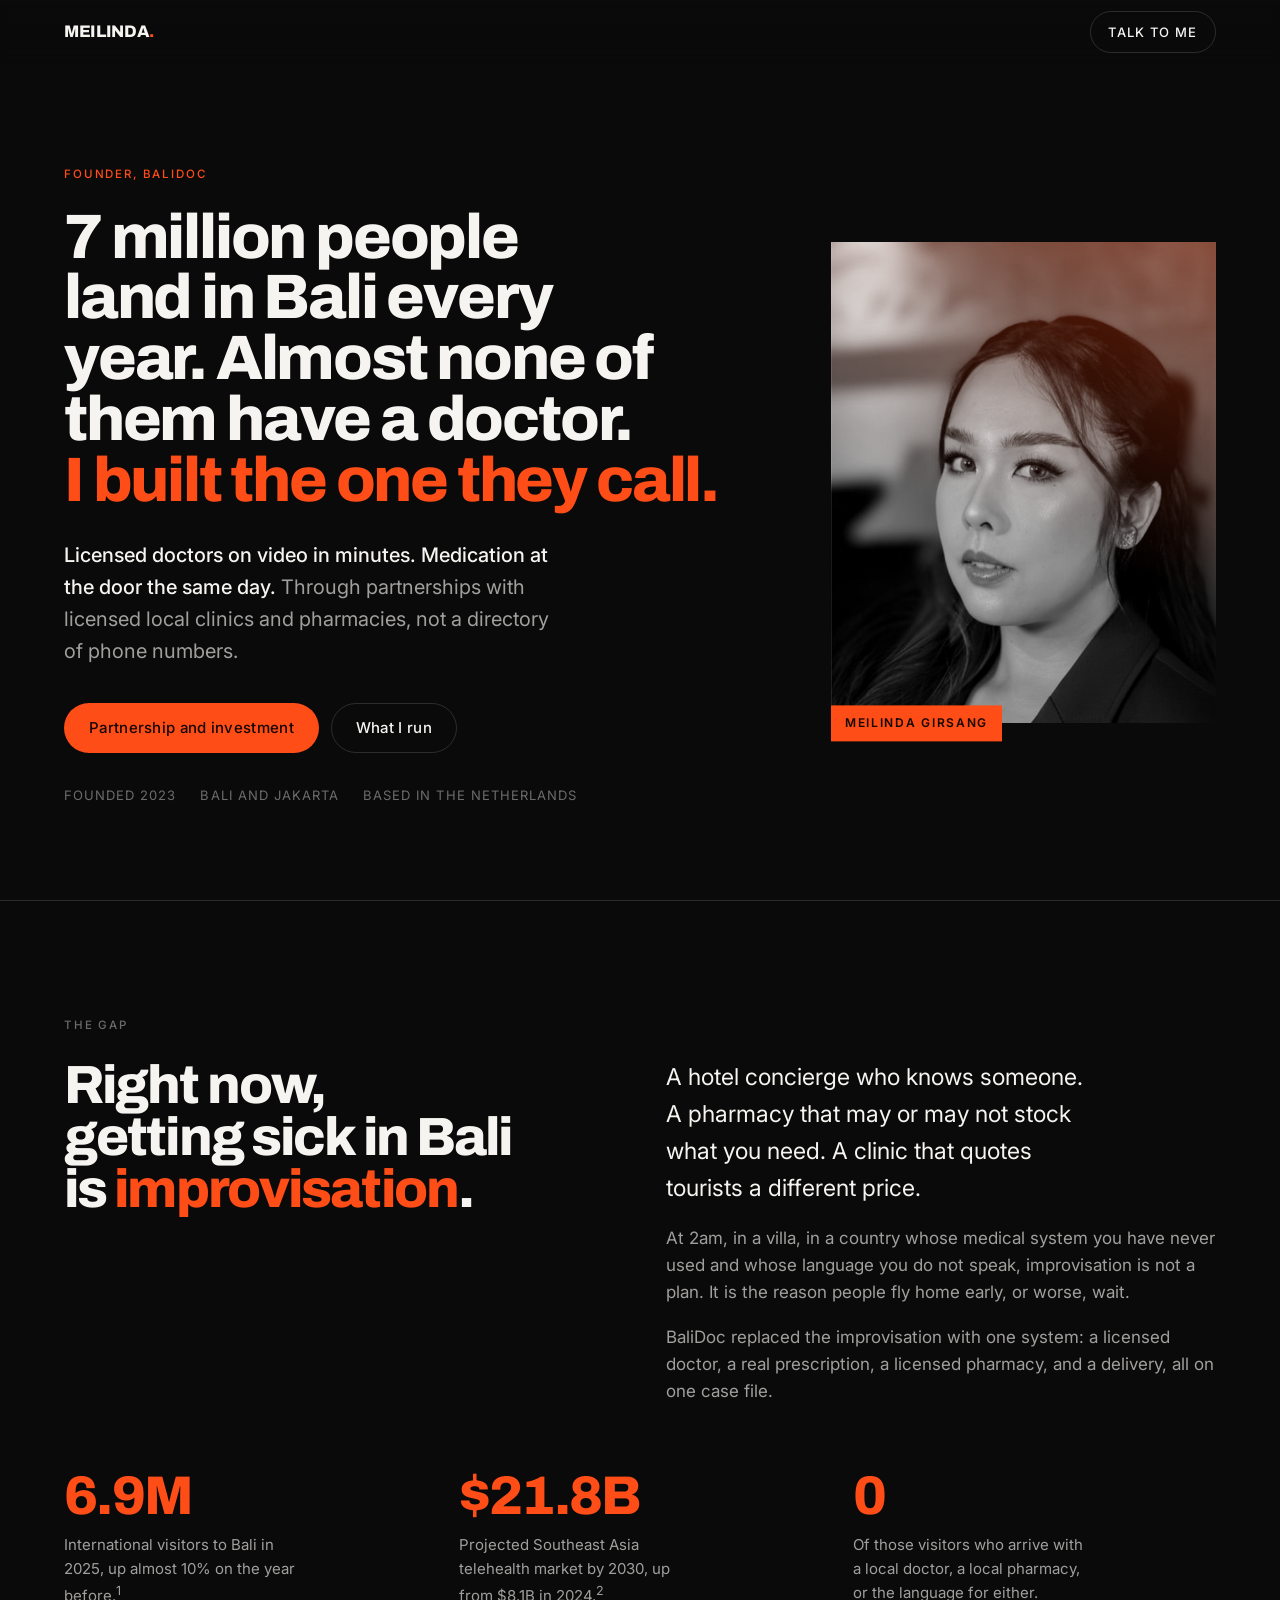
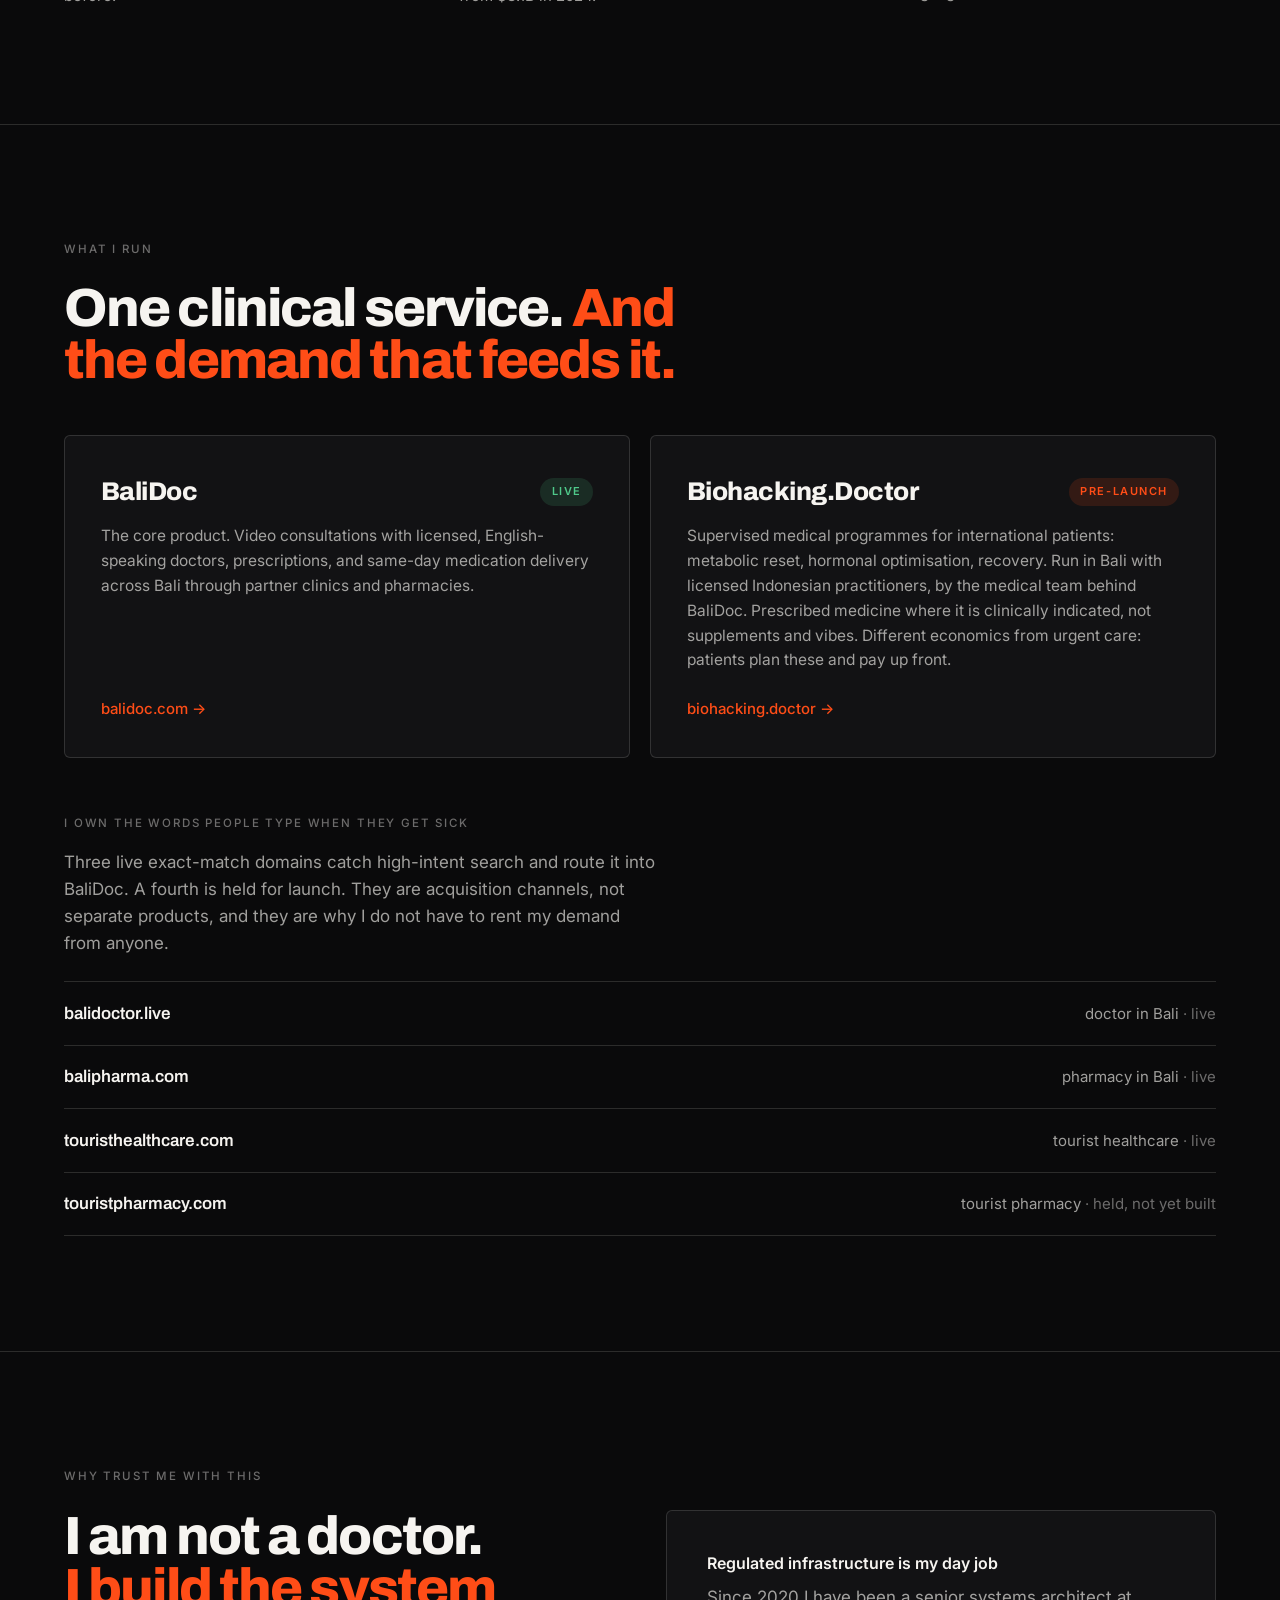
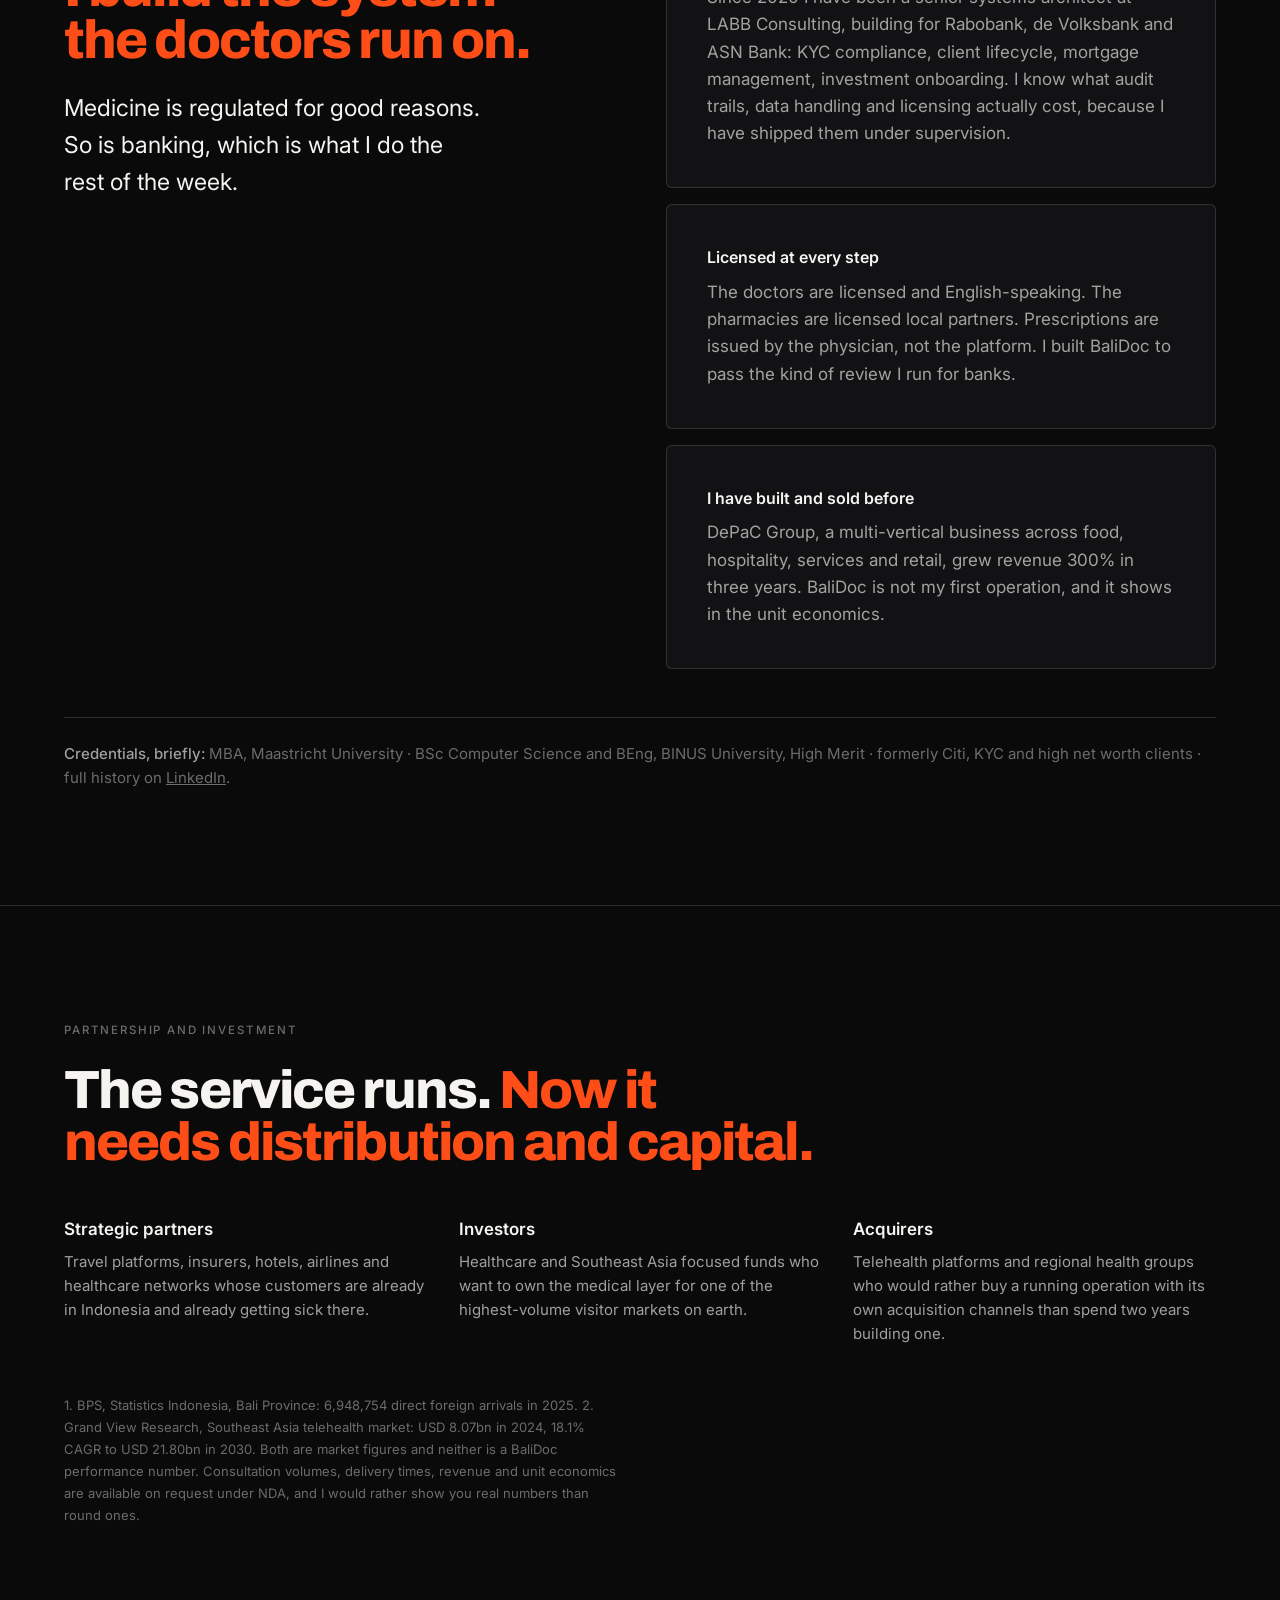
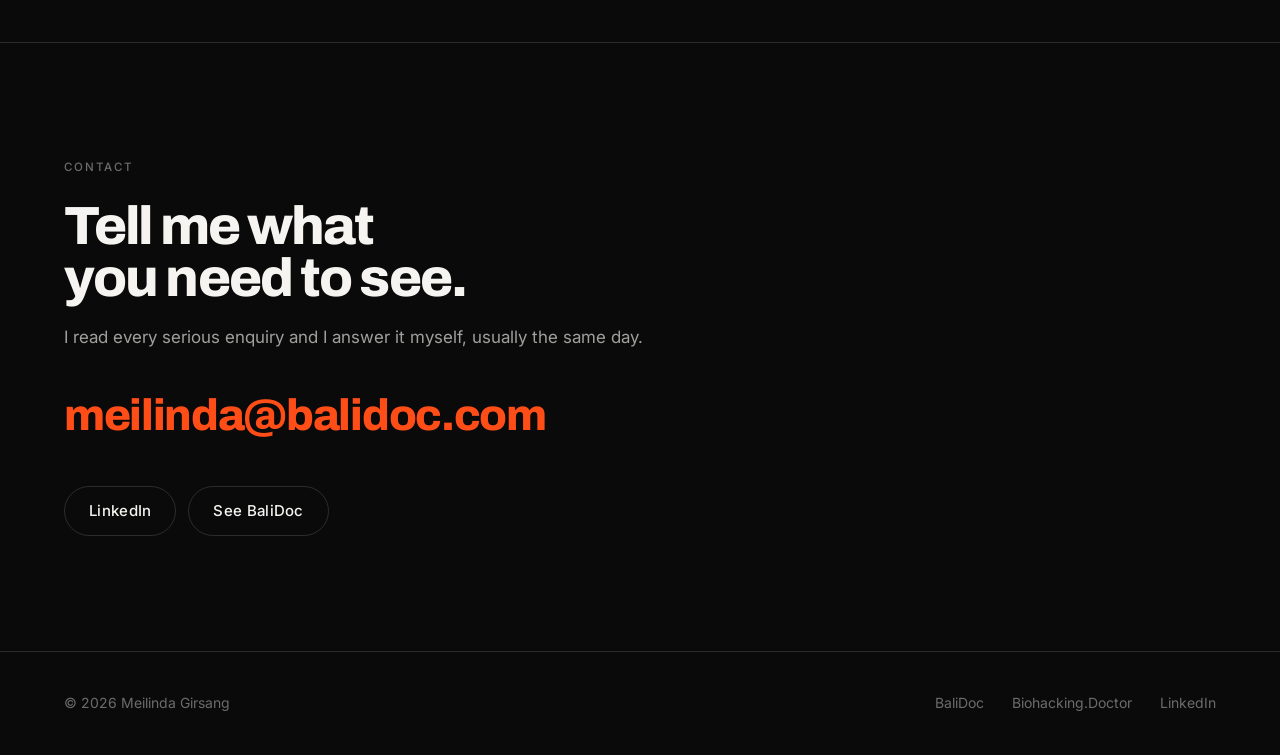
==== commit f1448fc4: "Correct claims that would not survive diligence Biohacking.Doctor said the market was global and not" ====
--- a/index.html
+++ b/index.html
@@ -3,12 +3,12 @@
 <head>
 <meta charset="utf-8">
 <meta name="viewport" content="width=device-width, initial-scale=1">
-<title>Meilinda Girsang — I built the doctor 7 million visitors call</title>
-<meta name="description" content="Meilinda Girsang founded BaliDoc: licensed doctors on video in minutes and medication delivered the same day, for the millions of international visitors who arrive in Bali without a doctor.">
+<title>Meilinda Girsang, Founder of BaliDoc</title>
+<meta name="description" content="Meilinda Girsang founded BaliDoc: licensed doctors on video and medication delivered the same day, for international visitors who arrive in Bali without one.">
 <link rel="canonical" href="https://meilindagirsang.com/">
 
 <meta property="og:type" content="profile">
-<meta property="og:title" content="Meilinda Girsang — Founder, BaliDoc">
+<meta property="og:title" content="Meilinda Girsang, Founder of BaliDoc">
 <meta property="og:description" content="7 million people land in Bali every year. Almost none of them have a doctor. I built the one they call.">
 <meta property="og:url" content="https://meilindagirsang.com/">
 <meta property="og:image" content="https://meilindagirsang.com/og.jpg">
@@ -88,7 +88,7 @@
       </div>
       <div>
         <dt>$21.8B</dt>
-        <dd>Projected Southeast Asia telehealth market by 2035, growing 18.6% a year.<sup>2</sup></dd>
+        <dd>Projected Southeast Asia telehealth market by 2030, up from $8.1B in 2024.<sup>2</sup></dd>
       </div>
       <div>
         <dt>0</dt>
@@ -116,21 +116,21 @@
       <article class="product">
         <div class="product-top">
           <h3>Biohacking.Doctor</h3>
-          <span class="chip chip-dev">In development</span>
-        </div>
-        <p>Doctor-led longevity and performance medicine. Protocols signed off by physicians, not supplements and vibes. The first products are being built now, and unlike BaliDoc this one is not tied to an island.</p>
+          <span class="chip chip-dev">Pre-launch</span>
+        </div>
+        <p>Supervised medical programmes for international patients: metabolic reset, hormonal optimisation, recovery. Run in Bali with licensed Indonesian practitioners, by the medical team behind BaliDoc. Prescribed medicine where it is clinically indicated, not supplements and vibes. Different economics from urgent care: patients plan these and pay up front.</p>
         <a class="go" href="https://www.biohacking.doctor" rel="noopener">biohacking.doctor &rarr;</a>
       </article>
     </div>
 
     <div class="domains">
       <span class="label" style="display:block;margin-bottom:1rem">I own the words people type when they get sick</span>
-      <p style="margin-bottom:1.5rem">Four exact-match domains catch high-intent search and route it into BaliDoc. They are acquisition channels, not separate products, and they are why I do not have to rent my demand from anyone.</p>
+      <p style="margin-bottom:1.5rem">Three live exact-match domains catch high-intent search and route it into BaliDoc. A fourth is held for launch. They are acquisition channels, not separate products, and they are why I do not have to rent my demand from anyone.</p>
       <ul>
         <li><a href="https://www.balidoctor.live" rel="noopener"><span class="d">balidoctor.live</span><span class="q"><em>doctor in Bali</em> &middot; live</span></a></li>
         <li><a href="https://balipharma.com" rel="noopener"><span class="d">balipharma.com</span><span class="q"><em>pharmacy in Bali</em> &middot; live</span></a></li>
         <li><a href="https://www.touristhealthcare.com" rel="noopener"><span class="d">touristhealthcare.com</span><span class="q"><em>tourist healthcare</em> &middot; live</span></a></li>
-        <li><a href="https://touristpharmacy.com" rel="noopener"><span class="d">touristpharmacy.com</span><span class="q"><em>tourist pharmacy</em> &middot; pre-launch</span></a></li>
+        <li><span class="row"><span class="d">touristpharmacy.com</span><span class="q"><em>tourist pharmacy</em> &middot; held, not yet built</span></span></li>
       </ul>
     </div>
   </div>
@@ -185,7 +185,7 @@
 
     <p class="note">
       1. BPS, Statistics Indonesia, Bali Province: 6,948,754 direct foreign arrivals in 2025.
-      2. MarkWide Research, Southeast Asia telehealth market, 2026.
+      2. Grand View Research, Southeast Asia telehealth market: USD 8.07bn in 2024, 18.1% CAGR to USD 21.80bn in 2030.
       Both are market figures and neither is a BaliDoc performance number. Consultation volumes, delivery times, revenue and unit economics are available on request under NDA, and I would rather show you real numbers than round ones.
     </p>
   </div>
--- a/styles.css
+++ b/styles.css
@@ -77,8 +77,8 @@
 
 /* Hero */
 .hero { position: relative; min-height: 100svh; display: grid; align-items: center; padding-block: 7rem 3rem; }
-.hero .wrap { display: grid; grid-template-columns: minmax(0, 1.08fr) minmax(0, .92fr); gap: clamp(2rem, 5vw, 5rem); align-items: center; }
-.hero h1 { font-size: clamp(2.6rem, 6.6vw, 5.6rem); margin: 1.25rem 0 0; }
+.hero .wrap { display: grid; grid-template-columns: minmax(0, 1.3fr) minmax(0, .7fr); gap: clamp(2rem, 4vw, 3.5rem); align-items: center; }
+.hero h1 { font-size: clamp(2.4rem, 4.9vw, 4.4rem); margin: 1.25rem 0 0; }
 .hero h1 .hot { color: var(--hot); display: block; }
 .hero-sub { font-size: clamp(1.05rem, 1.6vw, 1.25rem); color: var(--muted); max-width: 38ch; margin-top: 1.75rem; }
 .hero-sub b { color: var(--ink); font-weight: 500; }
@@ -185,7 +185,7 @@
   .hero .wrap { grid-template-columns: minmax(0, 1fr); }
   .portrait { order: -1; max-width: 18rem; justify-self: start; }
   .portrait figcaption { transform: none; bottom: .75rem; }
-  .domains a { padding-block: 1.25rem; }
+  .domains a, .domains .row { padding-block: 1.25rem; }
   .site-footer a, .product .go, .mark { display: inline-block; padding-block: .8rem; }
   .contact-mail { padding-block: .45rem; }
   .product .go { margin-top: .7rem; }
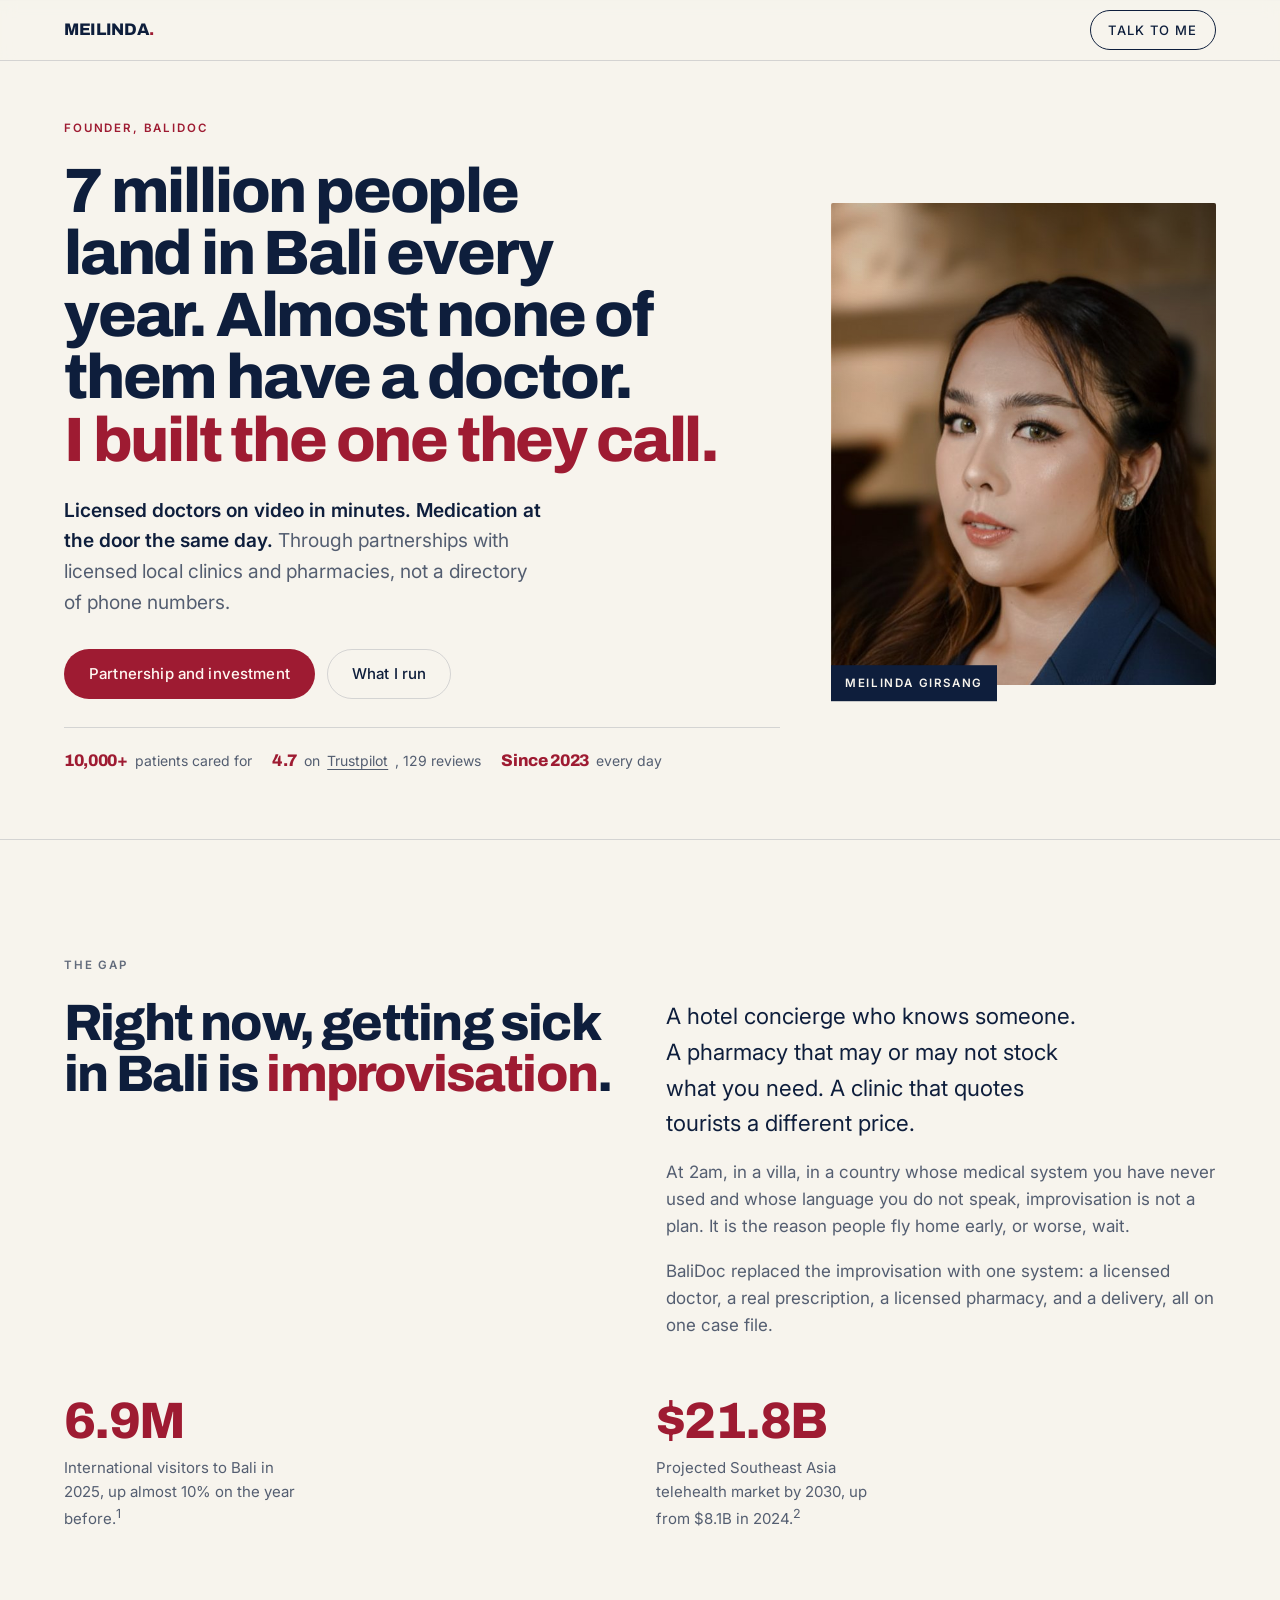
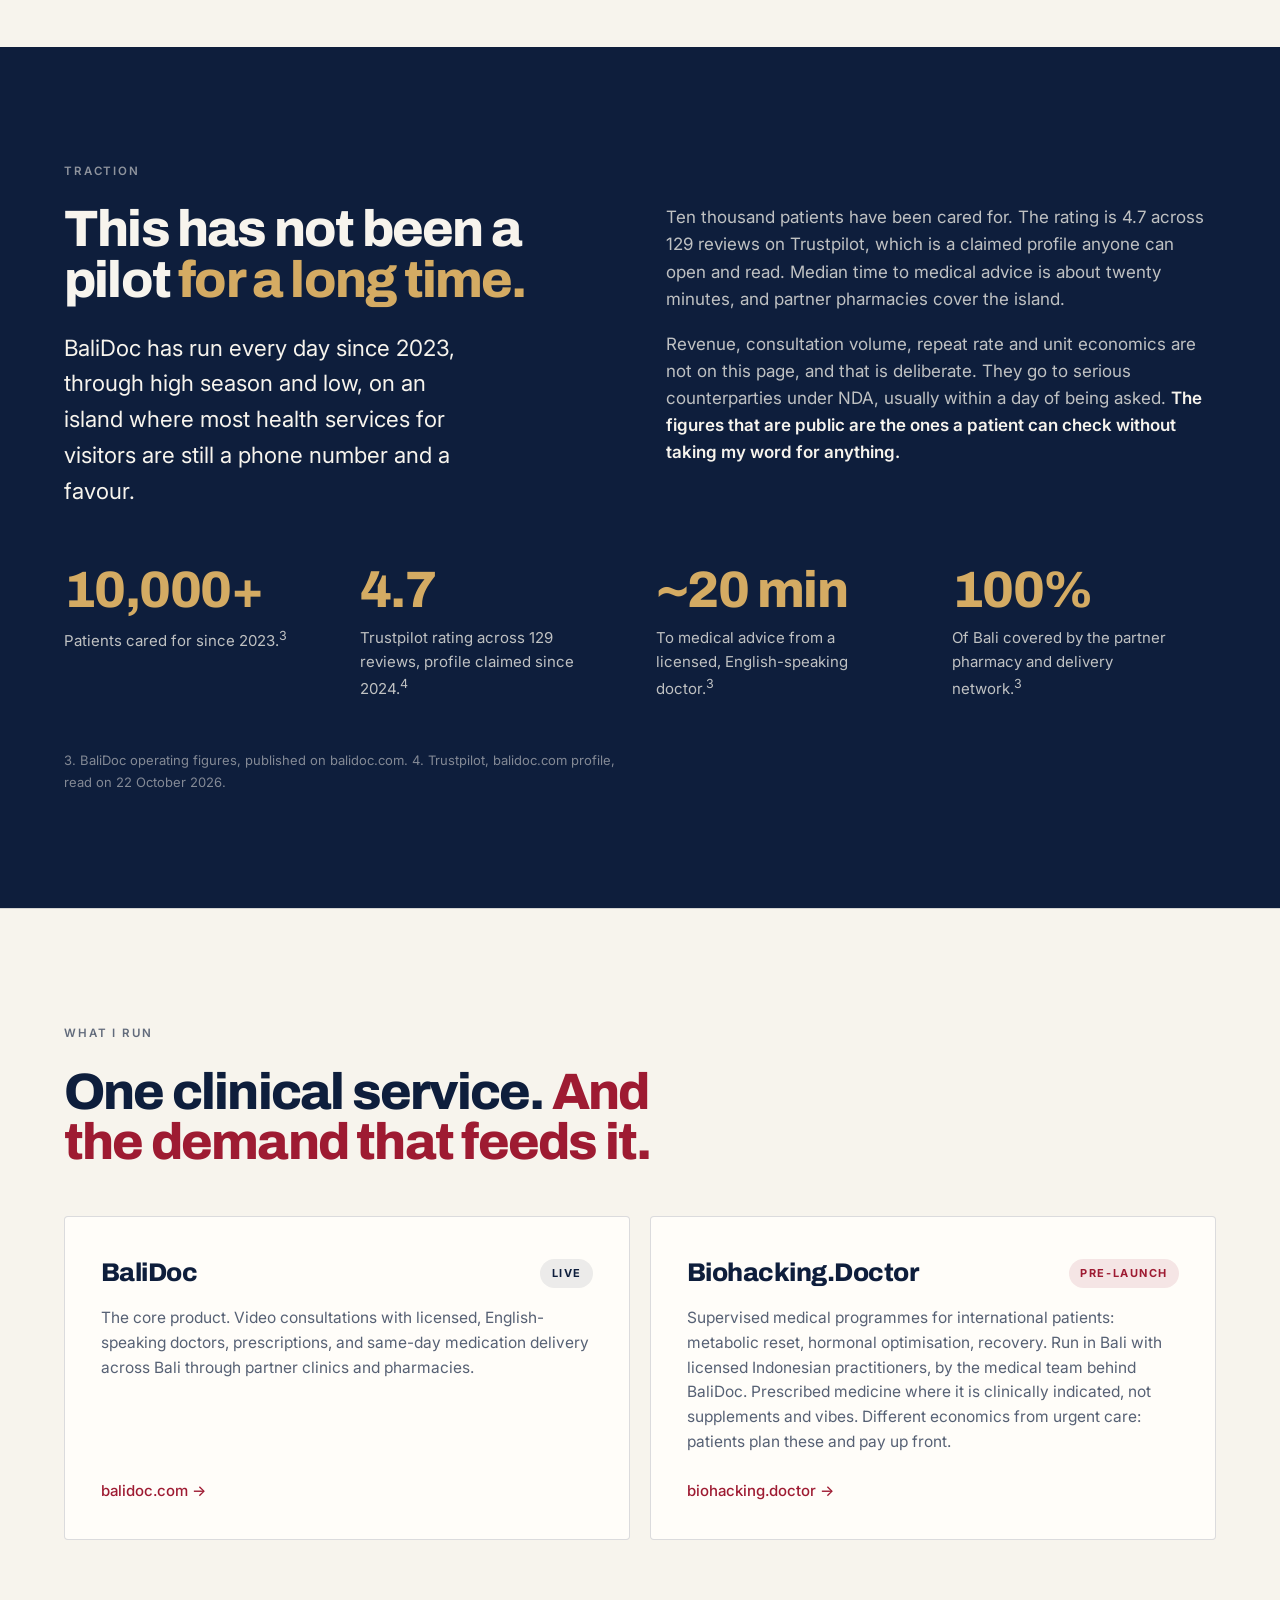
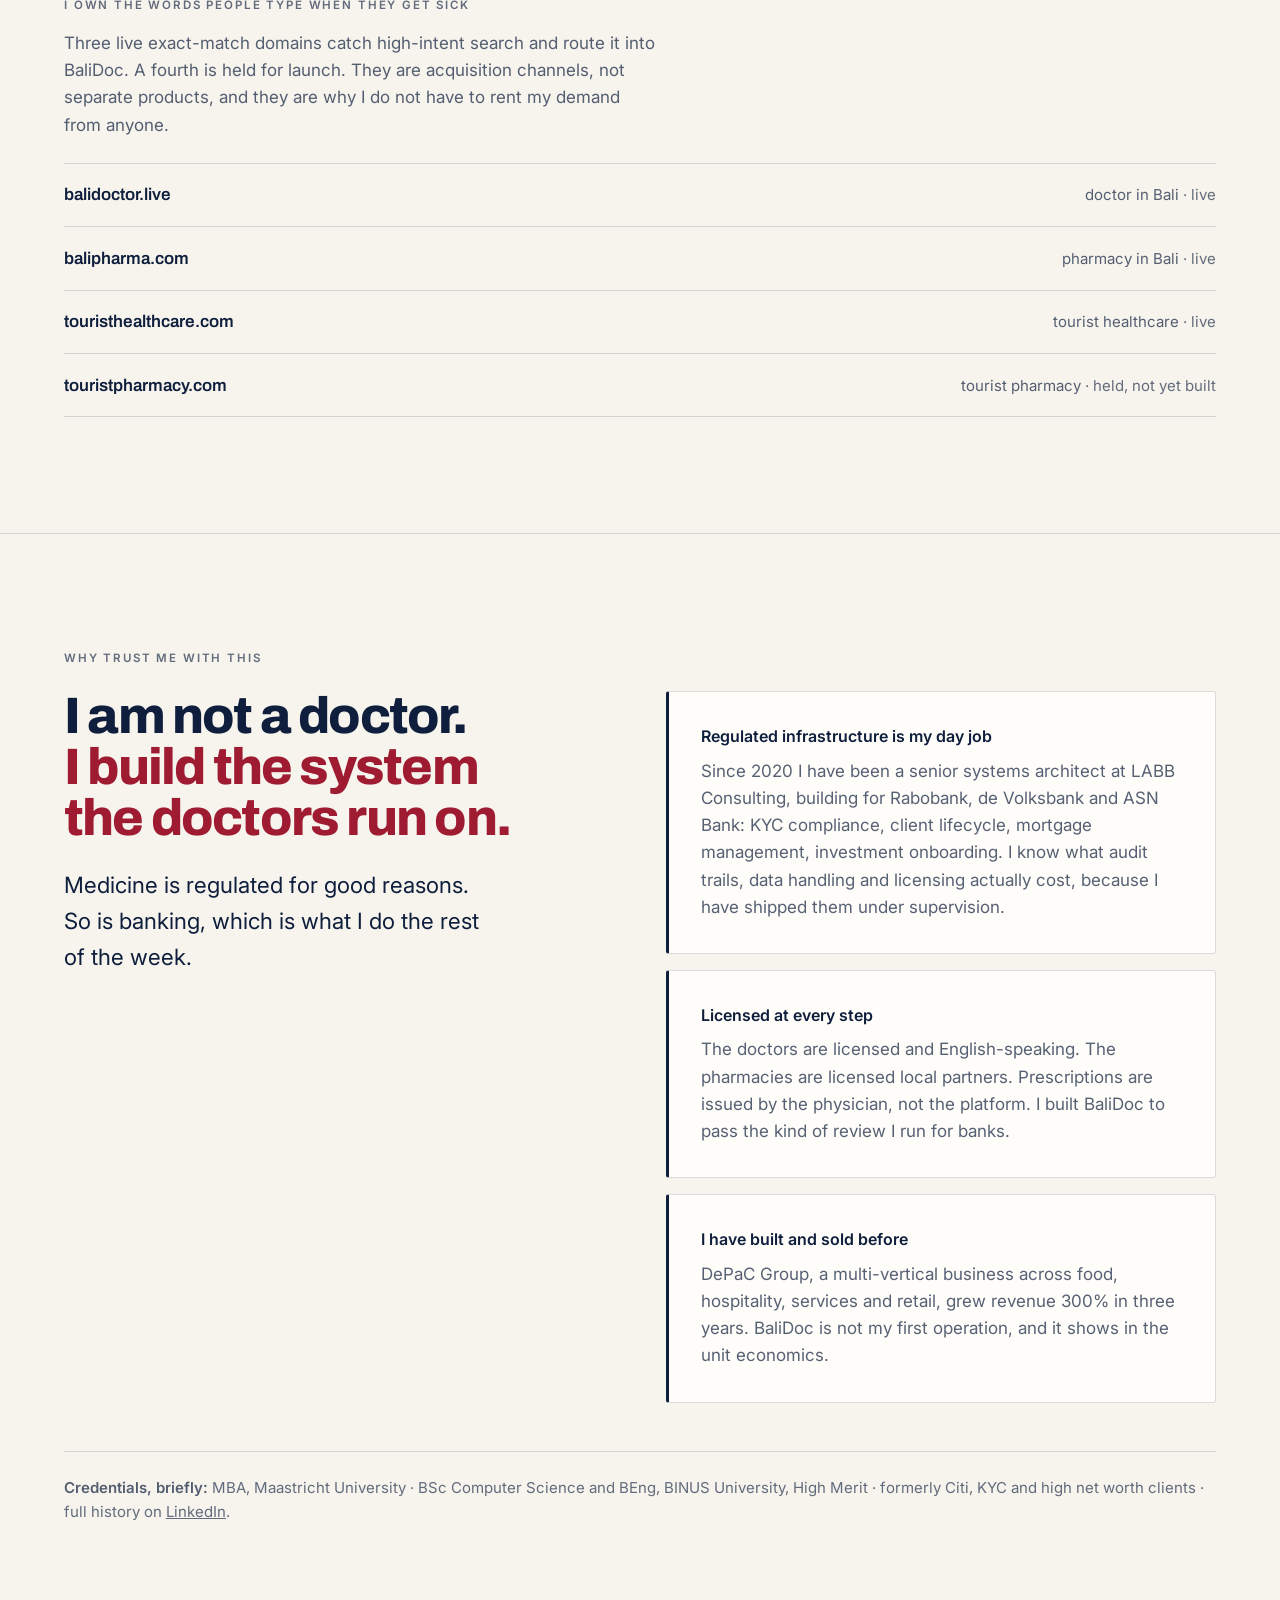
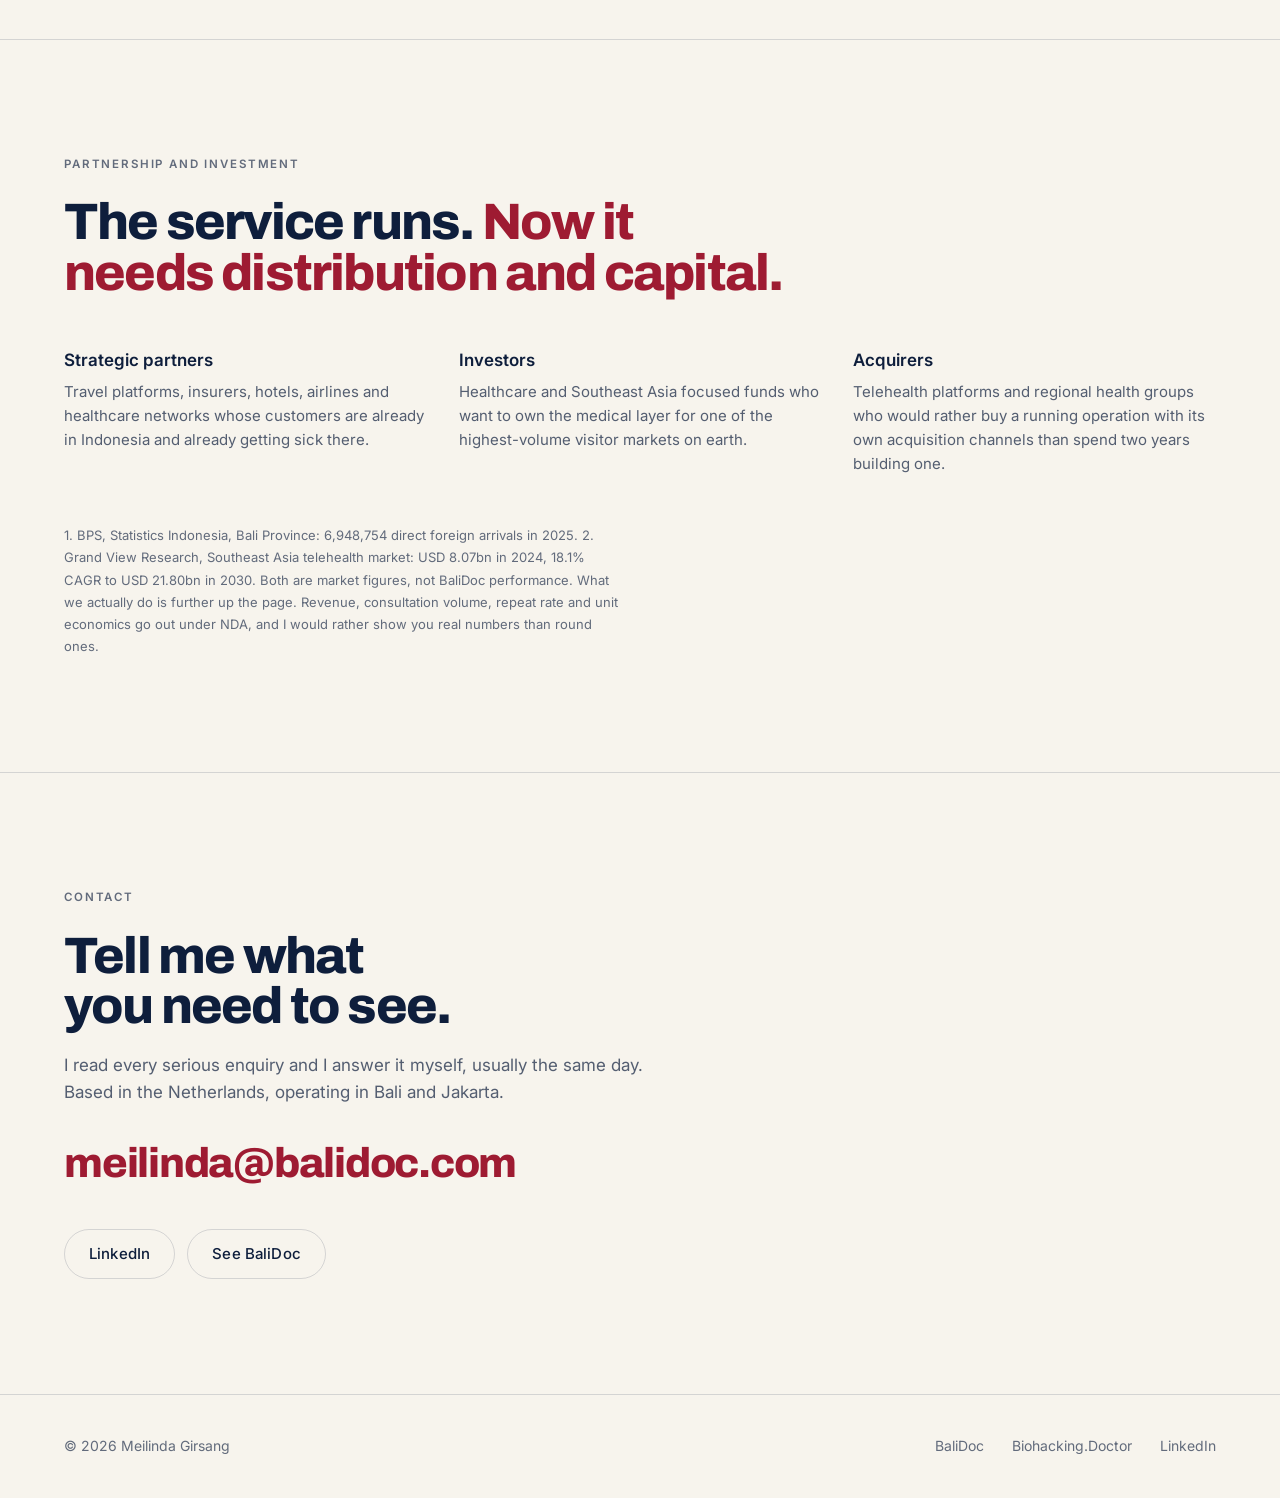
==== commit ac0da420: "Navy and ivory palette, and a traction section built on public proof Replace the near-black and oran" ====
--- a/index.html
+++ b/index.html
@@ -22,7 +22,7 @@
 
 <link rel="icon" href="/favicon.svg" type="image/svg+xml">
 <link rel="apple-touch-icon" href="/apple-touch-icon.png">
-<meta name="theme-color" content="#0a0a0b">
+<meta name="theme-color" content="#f7f4ed">
 
 <link rel="preconnect" href="https://fonts.googleapis.com">
 <link rel="preconnect" href="https://fonts.gstatic.com" crossorigin>
@@ -55,10 +55,10 @@
         <a class="btn btn-hot" href="#invest">Partnership and investment</a>
         <a class="btn btn-line" href="#work">What I run</a>
       </div>
-      <ul class="hero-meta">
-        <li>Founded 2023</li>
-        <li>Bali and Jakarta</li>
-        <li>Based in the Netherlands</li>
+      <ul class="proofline">
+        <li><b>10,000+</b> patients cared for</li>
+        <li><b>4.7</b> on <a href="https://www.trustpilot.com/review/balidoc.com" rel="noopener">Trustpilot</a>, 129 reviews</li>
+        <li><b>Since 2023</b> every day</li>
       </ul>
     </div>
 
@@ -90,11 +90,31 @@
         <dt>$21.8B</dt>
         <dd>Projected Southeast Asia telehealth market by 2030, up from $8.1B in 2024.<sup>2</sup></dd>
       </div>
-      <div>
-        <dt>0</dt>
-        <dd>Of those visitors who arrive with a local doctor, a local pharmacy, or the language for either.</dd>
-      </div>
     </dl>
+  </div>
+</section>
+
+<section id="traction" class="band" aria-labelledby="traction-h">
+  <div class="wrap">
+    <span class="label">Traction</span>
+    <div class="two">
+      <div>
+        <h2 id="traction-h" class="display">This has not been a pilot <span class="hot">for a long time.</span></h2>
+        <p class="big" style="margin-top:1.5rem">BaliDoc has run every day since 2023, through high season and low, on an island where most health services for visitors are still a phone number and a favour.</p>
+      </div>
+      <div class="stack">
+        <p>Ten thousand patients have been cared for. The rating is 4.7 across 129 reviews on Trustpilot, which is a claimed profile anyone can open and read. Median time to medical advice is about twenty minutes, and partner pharmacies cover the island.</p>
+        <p>Revenue, consultation volume, repeat rate and unit economics are not on this page, and that is deliberate. They go to serious counterparties under NDA, usually within a day of being asked. <b>The figures that are public are the ones a patient can check without taking my word for anything.</b></p>
+      </div>
+    </div>
+
+    <dl class="stats">
+      <div><dt>10,000+</dt><dd>Patients cared for since 2023.<sup>3</sup></dd></div>
+      <div><dt>4.7</dt><dd>Trustpilot rating across 129 reviews, profile claimed since 2024.<sup>4</sup></dd></div>
+      <div><dt>~20 min</dt><dd>To medical advice from a licensed, English-speaking doctor.<sup>3</sup></dd></div>
+      <div><dt>100%</dt><dd>Of Bali covered by the partner pharmacy and delivery network.<sup>3</sup></dd></div>
+    </dl>
+    <p class="note">3. BaliDoc operating figures, published on balidoc.com. 4. Trustpilot, balidoc.com profile, read on 22 October 2026.</p>
   </div>
 </section>
 
@@ -186,7 +206,7 @@
     <p class="note">
       1. BPS, Statistics Indonesia, Bali Province: 6,948,754 direct foreign arrivals in 2025.
       2. Grand View Research, Southeast Asia telehealth market: USD 8.07bn in 2024, 18.1% CAGR to USD 21.80bn in 2030.
-      Both are market figures and neither is a BaliDoc performance number. Consultation volumes, delivery times, revenue and unit economics are available on request under NDA, and I would rather show you real numbers than round ones.
+      Both are market figures, not BaliDoc performance. What we actually do is further up the page. Revenue, consultation volume, repeat rate and unit economics go out under NDA, and I would rather show you real numbers than round ones.
     </p>
   </div>
 </section>
@@ -195,7 +215,7 @@
   <div class="wrap">
     <span class="label">Contact</span>
     <h2 id="contact-h" class="display">Tell me what you need to see.</h2>
-    <p style="margin-top:1.25rem">I read every serious enquiry and I answer it myself, usually the same day.</p>
+    <p style="margin-top:1.25rem">I read every serious enquiry and I answer it myself, usually the same day. Based in the Netherlands, operating in Bali and Jakarta.</p>
     <a class="contact-mail" href="mailto:meilinda@balidoc.com">meilinda@balidoc.com</a>
     <div class="actions">
       <a class="btn btn-line" href="https://www.linkedin.com/in/meilindagirsang/" rel="noopener">LinkedIn</a>
--- a/styles.css
+++ b/styles.css
@@ -1,17 +1,20 @@
 :root {
-  color-scheme: dark;
-  --bg: #0a0a0b;
-  --bg-2: #121214;
-  --bg-3: #17171a;
-  --ink: #f6f4f0;
-  --muted: rgba(246, 244, 240, .64);
-  --faint: rgba(246, 244, 240, .42);
-  --line: rgba(246, 244, 240, .14);
-  --hot: #ff4d17;
-  --ok: #4fc98a;
+  color-scheme: light;
+  --paper: #f7f4ed;
+  --paper-2: #efeade;
+  --card: #fffdf9;
+  --navy: #0e1e3c;
+  --navy-deep: #0a1730;
+  --ink: #0e1e3c;
+  --muted: rgba(14, 30, 60, .70);
+  --faint: rgba(14, 30, 60, .64);
+  --line: rgba(14, 30, 60, .15);
+  --red: #9e1b32;
+  --red-bright: #b8243d;
+  --gold: #a4854a;
   --measure: 54ch;
   --pad: clamp(1.25rem, 5vw, 4.5rem);
-  --gap: clamp(4rem, 9vw, 8rem);
+  --gap: clamp(4rem, 9vw, 7.5rem);
 }
 
 *, *::before, *::after { box-sizing: border-box; }
@@ -21,7 +24,7 @@
 html { -webkit-text-size-adjust: 100%; scroll-behavior: smooth; scroll-padding-top: 4rem; }
 
 body {
-  background: var(--bg);
+  background: var(--paper);
   color: var(--ink);
   font-family: Inter, -apple-system, BlinkMacSystemFont, "Segoe UI", Roboto, sans-serif;
   font-size: 1.0625rem;
@@ -31,114 +34,127 @@
 }
 
 a { color: inherit; }
-a:focus-visible, button:focus-visible { outline: 2px solid var(--hot); outline-offset: 3px; }
+a:focus-visible, button:focus-visible { outline: 2px solid var(--red); outline-offset: 3px; }
 img { max-width: 100%; height: auto; display: block; }
 
 .display {
   font-family: Archivo, Inter, sans-serif;
   font-weight: 800;
   letter-spacing: -.035em;
-  line-height: .97;
+  line-height: .99;
   text-wrap: balance;
 }
 
 .wrap { width: min(100% - (var(--pad) * 2), 78rem); margin-inline: auto; }
 
-.skip { position: absolute; left: -9999px; background: var(--ink); color: var(--bg); padding: .7rem 1rem; z-index: 20; }
+.skip { position: absolute; left: -9999px; background: var(--navy); color: var(--paper); padding: .7rem 1rem; z-index: 20; }
 .skip:focus { left: .75rem; top: .75rem; }
-
-.label {
-  font-size: .72rem;
-  letter-spacing: .16em;
-  text-transform: uppercase;
-  color: var(--faint);
-  font-weight: 500;
-}
-.label-hot { color: var(--hot); }
 
 /* Header */
 .site-header {
   position: fixed; inset: 0 0 auto; z-index: 10;
-  background: linear-gradient(to bottom, rgba(10,10,11,.92), rgba(10,10,11,0));
-  backdrop-filter: blur(6px);
-}
-.site-header .wrap { display: flex; align-items: center; justify-content: space-between; min-height: 4rem; gap: 1rem; }
+  background: color-mix(in srgb, var(--paper) 90%, transparent);
+  backdrop-filter: blur(8px);
+  border-bottom: 1px solid var(--line);
+}
+.site-header .wrap { display: flex; align-items: center; justify-content: space-between; min-height: 3.75rem; gap: 1rem; }
 .mark {
   font-family: Archivo, Inter, sans-serif; font-weight: 800; letter-spacing: -.02em;
   text-decoration: none; font-size: 1.05rem;
 }
-.mark span { color: var(--hot); }
+.mark span { color: var(--red); }
 .header-cta {
   font-size: .8125rem; letter-spacing: .1em; text-transform: uppercase; font-weight: 500;
-  text-decoration: none; border: 1px solid var(--line); border-radius: 999px;
-  padding: .6rem 1.1rem; transition: border-color .18s, background-color .18s, color .18s;
-}
-.header-cta:hover { background: var(--hot); border-color: var(--hot); color: #140600; }
+  text-decoration: none; border: 1px solid var(--navy); border-radius: 999px;
+  padding: .55rem 1.1rem; transition: background-color .18s, color .18s;
+}
+.header-cta:hover { background: var(--navy); color: var(--paper); }
 
 /* Hero */
-.hero { position: relative; min-height: 100svh; display: grid; align-items: center; padding-block: 7rem 3rem; }
+.hero { position: relative; display: grid; align-items: center; padding-block: 7rem 4rem; }
 .hero .wrap { display: grid; grid-template-columns: minmax(0, 1.3fr) minmax(0, .7fr); gap: clamp(2rem, 4vw, 3.5rem); align-items: center; }
 .hero h1 { font-size: clamp(2.4rem, 4.9vw, 4.4rem); margin: 1.25rem 0 0; }
-.hero h1 .hot { color: var(--hot); display: block; }
-.hero-sub { font-size: clamp(1.05rem, 1.6vw, 1.25rem); color: var(--muted); max-width: 38ch; margin-top: 1.75rem; }
-.hero-sub b { color: var(--ink); font-weight: 500; }
-.hero-meta { display: flex; flex-wrap: wrap; gap: .5rem 1.5rem; margin-top: 2rem; }
-.hero-meta li { font-size: .8125rem; letter-spacing: .08em; text-transform: uppercase; color: var(--faint); }
-
-.actions { display: flex; flex-wrap: wrap; gap: .75rem; margin-top: 2.25rem; }
+.hero h1 .hot { color: var(--red); display: block; }
+.hero-sub { font-size: clamp(1.05rem, 1.6vw, 1.2rem); color: var(--muted); max-width: 40ch; margin-top: 1.5rem; }
+.hero-sub b { color: var(--ink); font-weight: 600; }
+
+.proofline { display: flex; flex-wrap: wrap; align-items: center; gap: .55rem 1.25rem; margin-top: 1.75rem; padding-top: 1.25rem; border-top: 1px solid var(--line); }
+.proofline li { font-size: .875rem; color: var(--muted); display: flex; align-items: baseline; gap: .45rem; }
+.proofline b { font-family: Archivo, Inter, sans-serif; font-weight: 800; font-size: 1.05rem; color: var(--red); letter-spacing: -.02em; }
+.proofline a { color: inherit; text-underline-offset: 3px; }
+.proofline a:hover { color: var(--red); }
+
+.actions { display: flex; flex-wrap: wrap; gap: .75rem; margin-top: 2rem; }
 .btn {
   display: inline-flex; align-items: center; min-height: 3rem; padding: .75rem 1.5rem;
-  font-size: .9375rem; font-weight: 500; letter-spacing: .02em; text-decoration: none;
-  border: 1px solid transparent; border-radius: 999px; transition: transform .16s, background-color .18s, border-color .18s, color .18s;
-}
-.btn-hot { background: var(--hot); color: #140600; }
-.btn-hot:hover { background: #ff6a3d; }
+  font-size: .9375rem; font-weight: 500; letter-spacing: .01em; text-decoration: none;
+  border: 1px solid transparent; border-radius: 999px; transition: background-color .18s, border-color .18s, color .18s;
+}
+.btn-hot { background: var(--red); color: #fff8f2; }
+.btn-hot:hover { background: var(--navy); }
 .btn-line { border-color: var(--line); color: var(--ink); }
-.btn-line:hover { border-color: var(--ink); }
-
-.portrait { position: relative; justify-self: end; width: 100%; max-width: 30rem; }
+.btn-line:hover { border-color: var(--navy); }
+
+.portrait { position: relative; justify-self: end; width: 100%; max-width: 28rem; }
 .portrait img {
   width: 100%; aspect-ratio: 4 / 5; object-fit: cover; object-position: center 18%;
-  filter: grayscale(1) contrast(1.08) brightness(.92);
+  border-radius: 2px;
 }
 .portrait::after {
-  content: ""; position: absolute; inset: 0;
-  background: linear-gradient(200deg, rgba(255,77,23,.42), rgba(255,77,23,0) 58%);
-  mix-blend-mode: screen; pointer-events: none;
+  content: ""; position: absolute; inset: 0; border-radius: 2px;
+  background: linear-gradient(200deg, rgba(14,30,60,.28), rgba(14,30,60,0) 55%);
+  mix-blend-mode: multiply; pointer-events: none;
 }
 .portrait figcaption {
-  position: absolute; left: 0; bottom: 0; transform: translateY(50%);
-  background: var(--hot); color: #140600;
-  font-size: .75rem; font-weight: 600; letter-spacing: .14em; text-transform: uppercase;
+  position: absolute; left: 0; bottom: 0; transform: translateY(45%);
+  background: var(--navy); color: var(--paper);
+  font-size: .72rem; font-weight: 600; letter-spacing: .14em; text-transform: uppercase;
   padding: .55rem .9rem;
 }
 
 /* Sections */
 section { padding-block: var(--gap); border-top: 1px solid var(--line); }
 section > .wrap > .label { display: block; margin-bottom: 1.5rem; }
-h2 { font-size: clamp(1.9rem, 4.2vw, 3.4rem); }
-h2 .hot { color: var(--hot); }
+.label {
+  font-size: .72rem; letter-spacing: .16em; text-transform: uppercase;
+  color: var(--faint); font-weight: 600;
+}
+.label-hot { color: var(--red); }
+h2 { font-size: clamp(1.9rem, 4.2vw, 3.2rem); }
+h2 .hot { color: var(--red); }
 .two { display: grid; grid-template-columns: repeat(auto-fit, minmax(19rem, 1fr)); gap: clamp(2rem, 4vw, 4rem); }
 .stack > * + * { margin-top: 1.1rem; }
 p { max-width: var(--measure); color: var(--muted); }
-p b, p strong { color: var(--ink); font-weight: 500; }
-.big { font-size: clamp(1.15rem, 1.9vw, 1.45rem); color: var(--ink); max-width: 30ch; }
-
-/* Stat band */
-.stats { display: grid; grid-template-columns: repeat(auto-fit, minmax(13rem, 1fr)); gap: 2rem; margin-top: clamp(2.5rem, 5vw, 4rem); }
-.stats dt { font-family: Archivo, Inter, sans-serif; font-weight: 800; font-size: clamp(2.2rem, 4.5vw, 3.4rem); letter-spacing: -.03em; color: var(--hot); line-height: 1; }
+p b, p strong { color: var(--ink); font-weight: 600; }
+.big { font-size: clamp(1.15rem, 1.9vw, 1.4rem); color: var(--ink); max-width: 30ch; }
+
+/* Navy band */
+.band { background: var(--navy); color: var(--paper); border-top: 0; }
+.band .label { color: rgba(247, 244, 237, .55); }
+.band h2 { color: var(--paper); }
+.band h2 .hot, .band .stats dt { color: #d4ab63; }
+.band p, .band .stats dd { color: rgba(247, 244, 237, .76); }
+.band .big { color: var(--paper); }
+.band p b, .band p strong { color: var(--paper); }
+.band .note { color: rgba(247, 244, 237, .5); }
+.band a { color: inherit; text-underline-offset: 3px; }
+.band a:hover { color: #d4ab63; }
+
+/* Stats */
+.stats { display: grid; grid-template-columns: repeat(auto-fit, minmax(12rem, 1fr)); gap: 2.5rem 2rem; margin-top: clamp(2.5rem, 5vw, 3.5rem); }
+.stats dt { font-family: Archivo, Inter, sans-serif; font-weight: 800; font-size: clamp(2.2rem, 4.5vw, 3.2rem); letter-spacing: -.03em; color: var(--red); line-height: 1; }
 .stats dd { margin: .6rem 0 0; font-size: .9375rem; color: var(--muted); max-width: 26ch; }
 
 /* Products */
 .products { display: grid; grid-template-columns: repeat(auto-fit, minmax(20rem, 1fr)); gap: 1.25rem; }
-.product { background: var(--bg-2); border: 1px solid var(--line); border-radius: 6px; padding: clamp(1.5rem, 3vw, 2.25rem); display: flex; flex-direction: column; }
+.product { background: var(--card); border: 1px solid var(--line); border-radius: 4px; padding: clamp(1.5rem, 3vw, 2.25rem); display: flex; flex-direction: column; }
 .product-top { display: flex; align-items: center; justify-content: space-between; gap: .75rem 1rem; flex-wrap: wrap; margin-bottom: .75rem; }
 .product h3 { font-family: Archivo, Inter, sans-serif; font-weight: 800; font-size: 1.6rem; letter-spacing: -.02em; min-width: 0; overflow-wrap: anywhere; }
 .product p { font-size: .9688rem; flex: 1; }
-.chip { font-size: .6875rem; font-weight: 600; letter-spacing: .14em; text-transform: uppercase; padding: .35rem .7rem; border-radius: 999px; white-space: nowrap; }
-.chip-live { background: rgba(79,201,138,.14); color: var(--ok); }
-.chip-dev { background: rgba(255,77,23,.14); color: var(--hot); }
-.product .go { margin-top: 1.5rem; font-size: .9375rem; font-weight: 500; color: var(--hot); text-decoration: none; }
+.chip { font-size: .6875rem; font-weight: 700; letter-spacing: .14em; text-transform: uppercase; padding: .35rem .7rem; border-radius: 999px; white-space: nowrap; }
+.chip-live { background: rgba(14,30,60,.08); color: var(--navy); }
+.chip-dev { background: rgba(158,27,50,.1); color: var(--red); }
+.product .go { margin-top: 1.5rem; font-size: .9375rem; font-weight: 500; color: var(--red); text-decoration: none; }
 .product .go:hover { text-decoration: underline; text-underline-offset: 4px; }
 
 /* Domains */
@@ -146,17 +162,17 @@
 .domains ul { border-top: 1px solid var(--line); }
 .domains li { border-bottom: 1px solid var(--line); }
 .domains a, .domains .row { display: flex; align-items: baseline; justify-content: space-between; gap: 1rem; padding: 1.1rem 0; text-decoration: none; }
-.domains a:hover .d { color: var(--hot); }
+.domains a:hover .d { color: var(--red); }
 .d { font-family: Archivo, Inter, sans-serif; font-weight: 600; font-size: 1.0625rem; transition: color .16s; }
 .q { color: var(--faint); font-size: .9375rem; }
 .q em { font-style: normal; color: var(--muted); }
 
 /* Credibility */
-.proof { background: var(--bg-2); border: 1px solid var(--line); border-radius: 6px; padding: clamp(1.5rem, 3.5vw, 2.5rem); }
+.proof { background: var(--card); border: 1px solid var(--line); border-left: 3px solid var(--navy); border-radius: 3px; padding: clamp(1.4rem, 3vw, 2rem); }
 .proof h3 { font-size: 1rem; font-weight: 600; margin-bottom: .5rem; }
 .proof + .proof { margin-top: 1rem; }
 .creds-line { margin-top: clamp(2rem, 4vw, 3rem); padding-top: 1.5rem; border-top: 1px solid var(--line); font-size: .9375rem; color: var(--faint); max-width: none; }
-.creds-line b { color: var(--muted); font-weight: 500; }
+.creds-line b { color: var(--muted); font-weight: 600; }
 
 /* Asks */
 .asks { display: grid; grid-template-columns: repeat(auto-fit, minmax(16rem, 1fr)); gap: 2rem; margin-top: clamp(2rem, 4vw, 3rem); }
@@ -167,9 +183,9 @@
 /* Contact */
 .contact h2 { max-width: 16ch; }
 .contact-mail {
-  display: inline-block; margin-top: 1.75rem;
+  display: inline-block; margin-top: 1.5rem;
   font-family: Archivo, Inter, sans-serif; font-weight: 800; letter-spacing: -.03em;
-  font-size: clamp(1.4rem, 4.2vw, 2.75rem); color: var(--hot); text-decoration: none;
+  font-size: clamp(1.4rem, 4.2vw, 2.6rem); color: var(--red); text-decoration: none;
 }
 .contact-mail:hover { text-decoration: underline; text-underline-offset: 6px; }
 
@@ -178,17 +194,17 @@
 .site-footer .wrap { display: flex; flex-wrap: wrap; gap: 1rem 2rem; justify-content: space-between; align-items: center; font-size: .875rem; color: var(--faint); }
 .site-footer ul { display: flex; gap: 1.75rem; }
 .site-footer a { text-decoration: none; }
-.site-footer a:hover { color: var(--ink); }
+.site-footer a:hover { color: var(--navy); }
 
 @media (max-width: 54rem) {
-  .hero { min-height: 0; padding-block: 6rem 3rem; }
+  .hero { padding-block: 5.5rem 3rem; }
   .hero .wrap { grid-template-columns: minmax(0, 1fr); }
-  .portrait { order: -1; max-width: 18rem; justify-self: start; }
+  .portrait { order: -1; max-width: 17rem; justify-self: start; }
   .portrait figcaption { transform: none; bottom: .75rem; }
   .domains a, .domains .row { padding-block: 1.25rem; }
   .site-footer a, .product .go, .mark { display: inline-block; padding-block: .8rem; }
+  .product .go { margin-top: .7rem; }
   .contact-mail { padding-block: .45rem; }
-  .product .go { margin-top: .7rem; }
 }
 
 @media (prefers-reduced-motion: reduce) {
@@ -198,9 +214,9 @@
 
 @media print {
   .site-header, .actions, .portrait::after { display: none; }
-  body { background: #fff; color: #000; }
-  .product, .proof { border: 1px solid #ccc; background: #fff; }
-  p, .q, .note, .creds-line { color: #333; }
-  .stats dt, .hero h1 .hot, h2 .hot, .contact-mail { color: #b3330d; }
+  body { background: #fff; }
+  .band { background: #fff; color: #000; }
+  .band h2, .band p, .band .stats dt, .band .note { color: #000; }
+  .product, .proof { border: 1px solid #ccc; }
   section { page-break-inside: avoid; }
 }
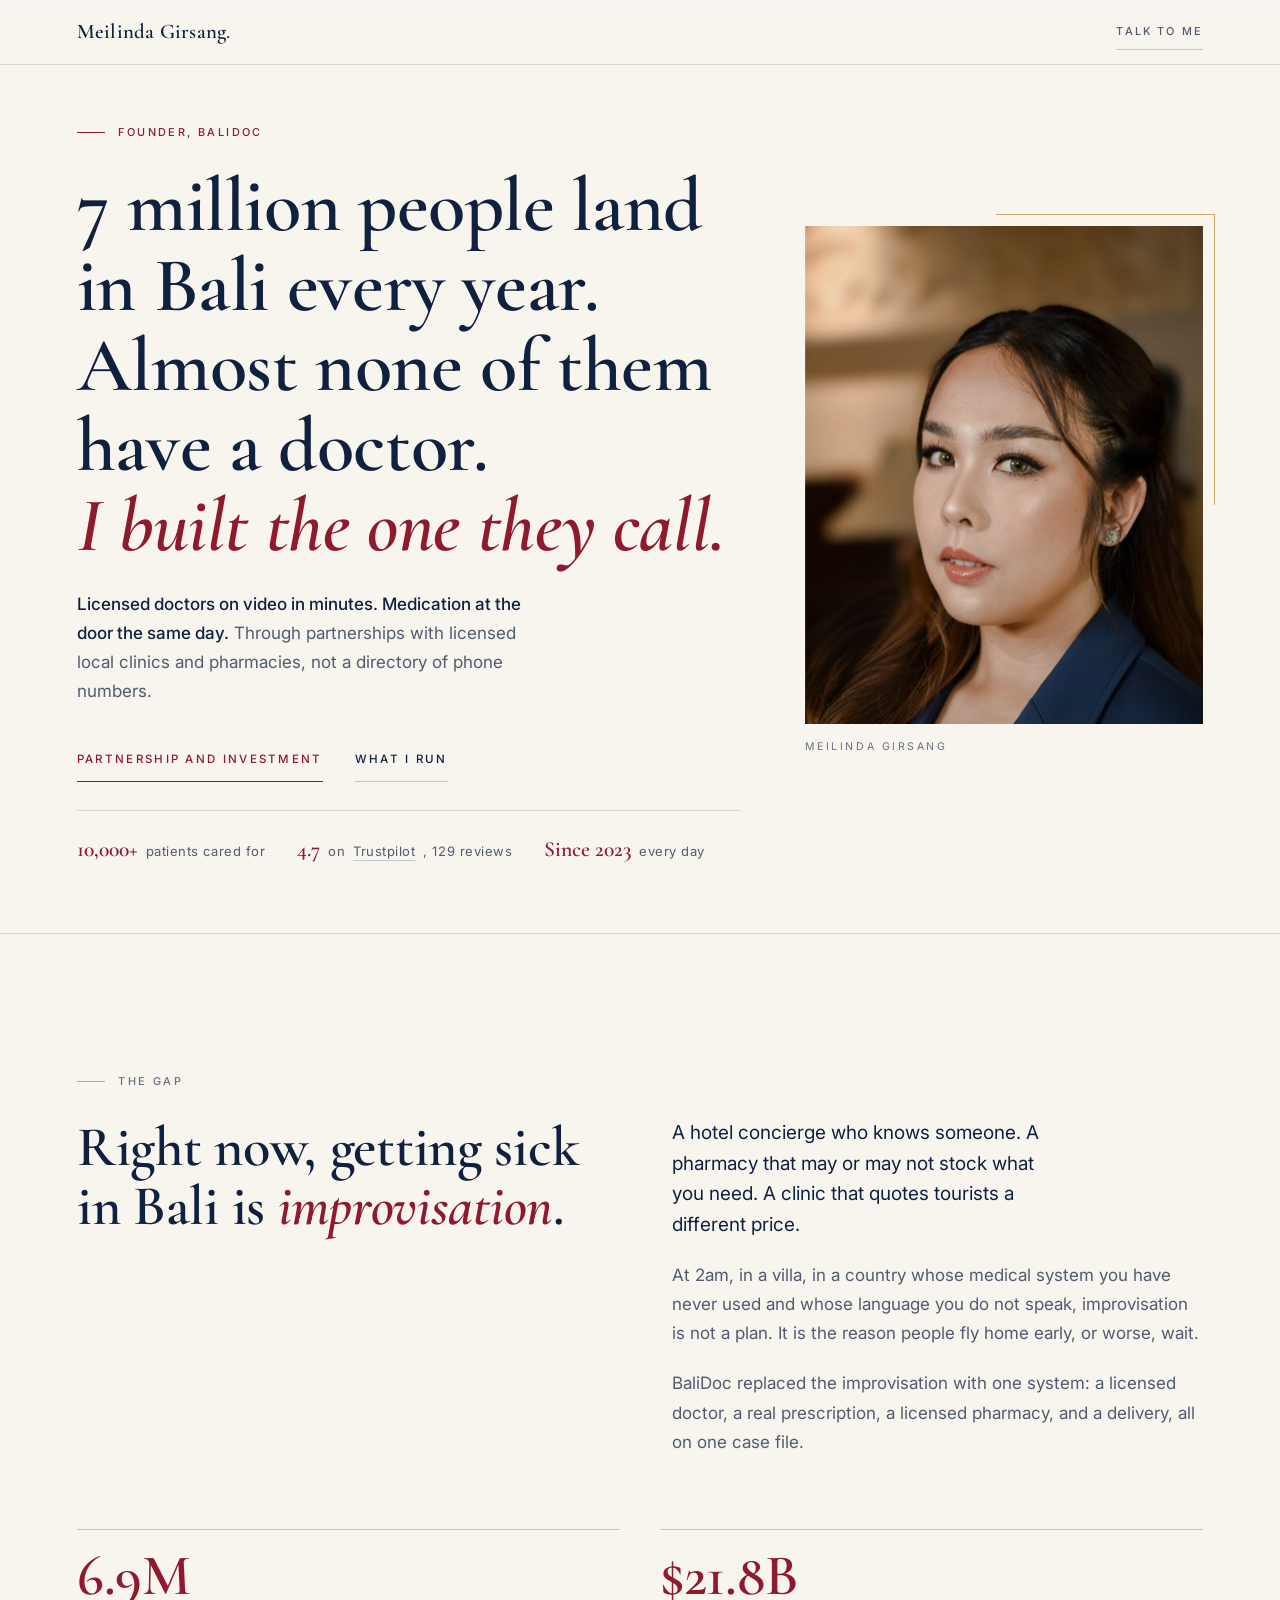
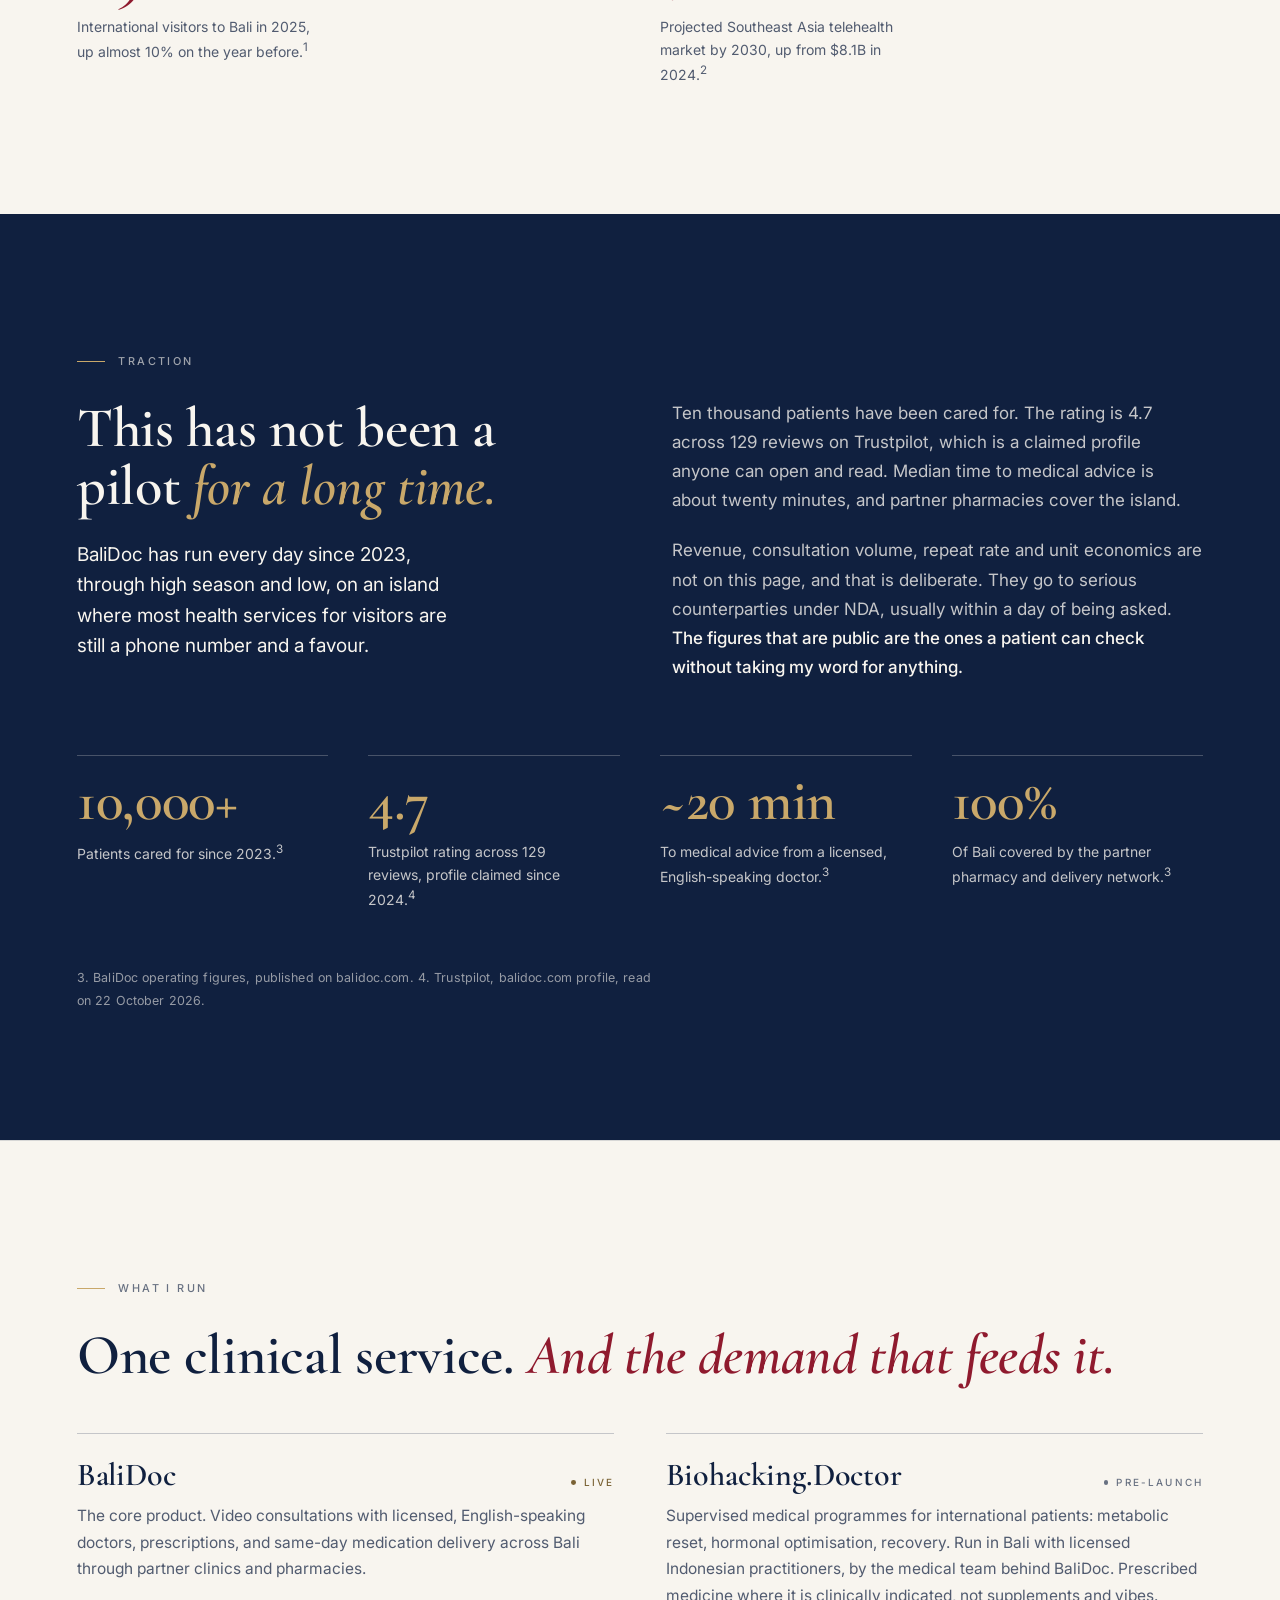
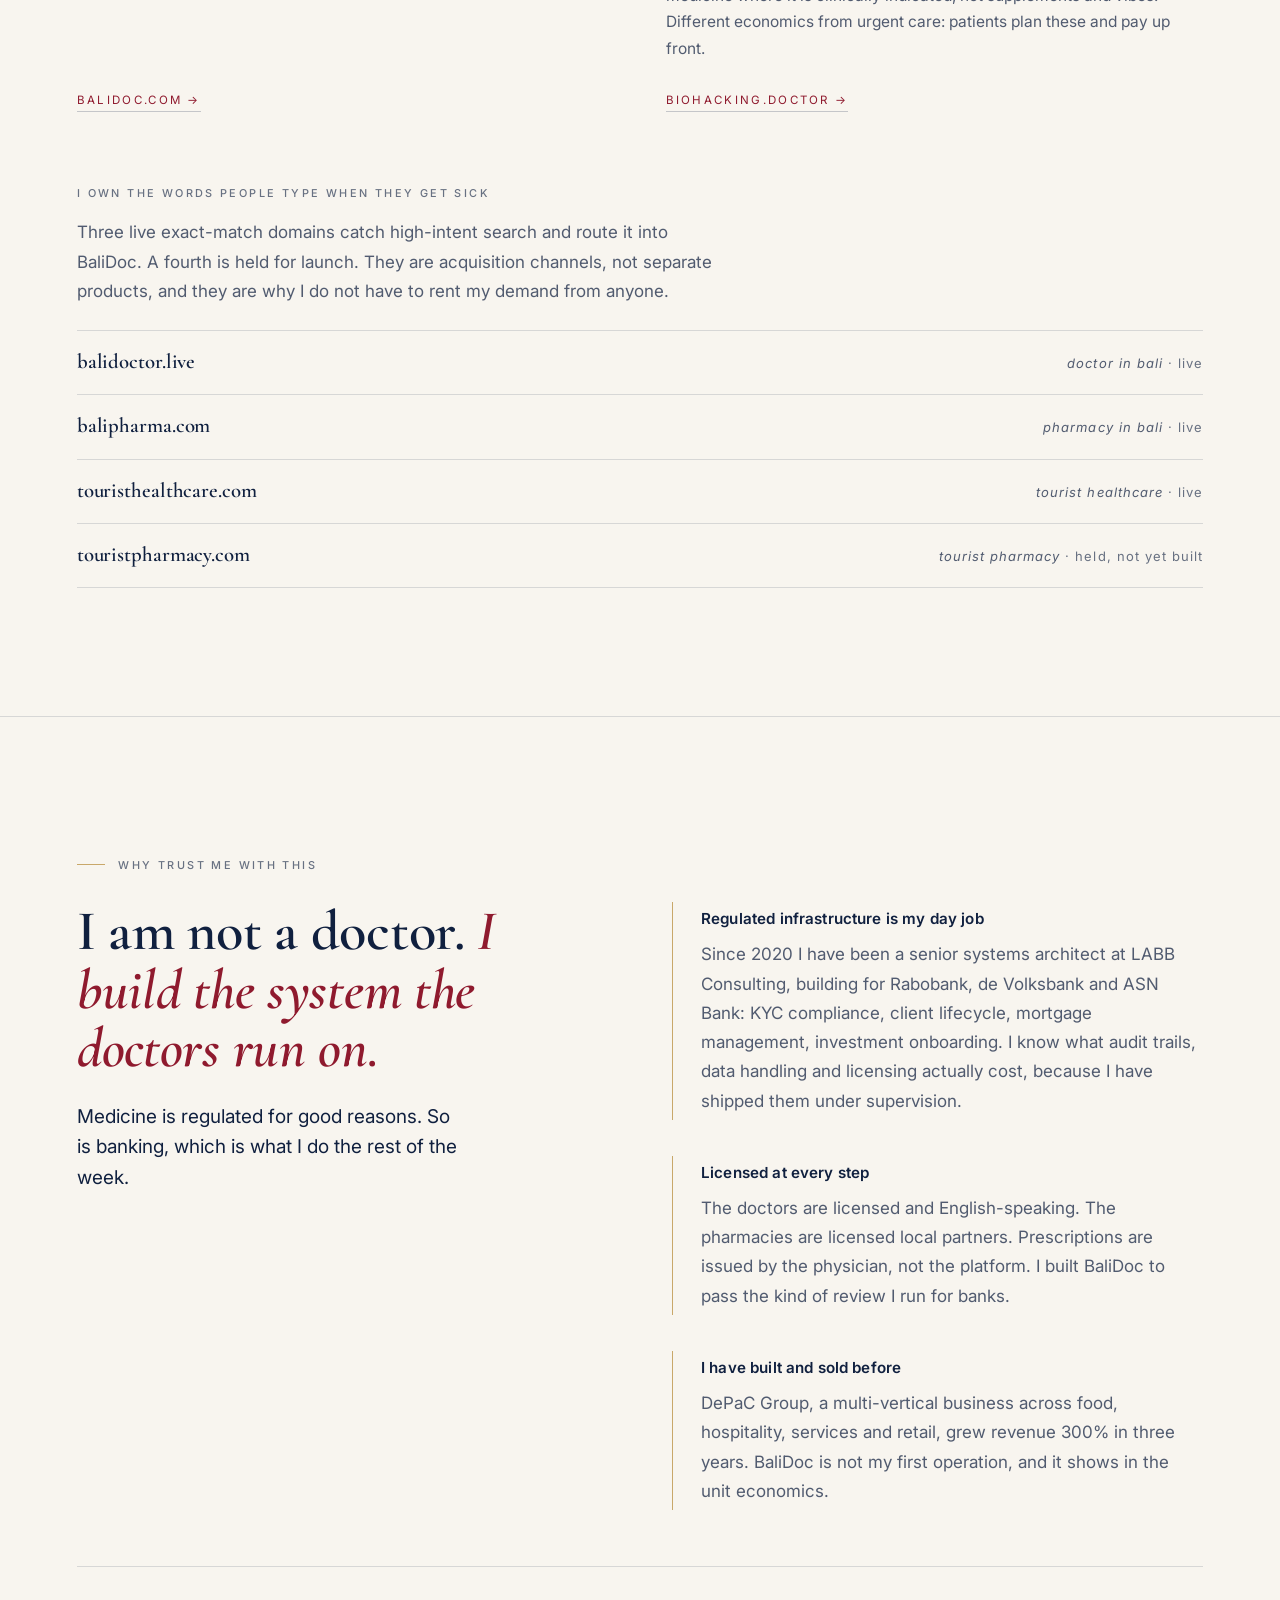
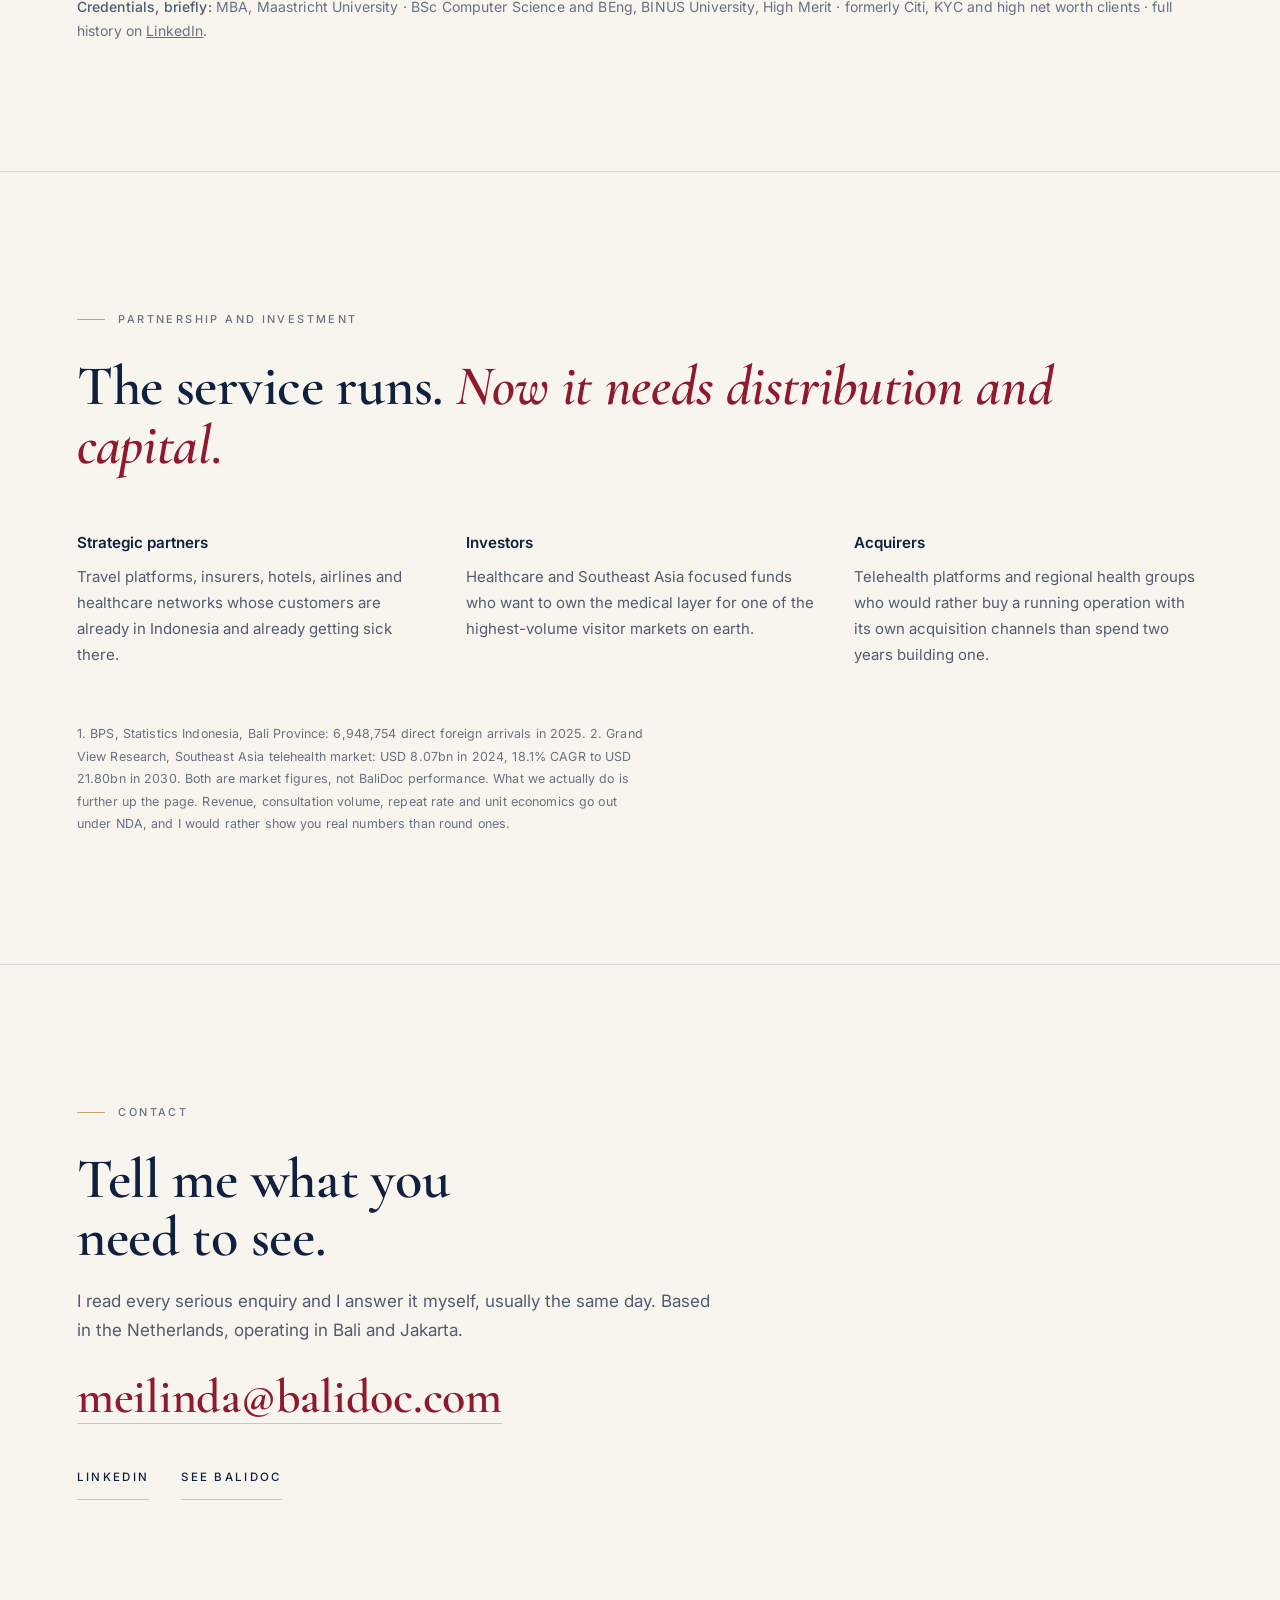
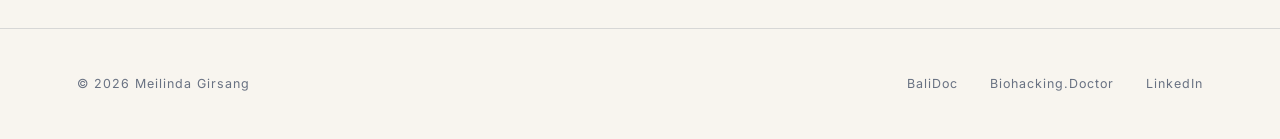
==== commit 08bc13db: "Refine the typography and detailing Set the display face in Cormorant Garamond instead of a heavy gr" ====
--- a/index.html
+++ b/index.html
@@ -26,7 +26,7 @@
 
 <link rel="preconnect" href="https://fonts.googleapis.com">
 <link rel="preconnect" href="https://fonts.gstatic.com" crossorigin>
-<link rel="stylesheet" href="https://fonts.googleapis.com/css2?family=Archivo:wght@600;800&family=Inter:wght@400;500;600&display=swap">
+<link rel="stylesheet" href="https://fonts.googleapis.com/css2?family=Cormorant+Garamond:ital,wght@0,500;0,600;1,600&family=Inter:wght@400;500;600&display=swap">
 <link rel="stylesheet" href="/styles.css">
 
 <script type="application/ld+json">
@@ -38,7 +38,7 @@
 
 <header class="site-header">
   <div class="wrap">
-    <a class="mark" href="#top">MEILINDA<span>.</span></a>
+    <a class="mark" href="#top">Meilinda Girsang<span>.</span></a>
     <a class="header-cta" href="#contact">Talk to me</a>
   </div>
 </header>
--- a/styles.css
+++ b/styles.css
@@ -1,51 +1,50 @@
 :root {
   color-scheme: light;
-  --paper: #f7f4ed;
-  --paper-2: #efeade;
-  --card: #fffdf9;
-  --navy: #0e1e3c;
-  --navy-deep: #0a1730;
-  --ink: #0e1e3c;
-  --muted: rgba(14, 30, 60, .70);
-  --faint: rgba(14, 30, 60, .64);
-  --line: rgba(14, 30, 60, .15);
-  --red: #9e1b32;
-  --red-bright: #b8243d;
-  --gold: #a4854a;
-  --measure: 54ch;
-  --pad: clamp(1.25rem, 5vw, 4.5rem);
-  --gap: clamp(4rem, 9vw, 7.5rem);
+  --paper: #f8f5ef;
+  --card: #fffdf8;
+  --navy: #10203f;
+  --ink: #10203f;
+  --muted: rgba(16, 32, 63, .72);
+  --faint: rgba(16, 32, 63, .62);
+  --line: rgba(16, 32, 63, .14);
+  --hair: rgba(16, 32, 63, .22);
+  --red: #8f1a2e;
+  --gold: #7a6234;
+  --gold-soft: #c9a86a;
+  --measure: 58ch;
+  --pad: clamp(1.4rem, 6vw, 5.5rem);
+  --gap: clamp(4.5rem, 10vw, 9rem);
 }
 
 *, *::before, *::after { box-sizing: border-box; }
 body, h1, h2, h3, p, ul, ol, dl, dd, figure, blockquote { margin: 0; }
 ul, ol { padding: 0; list-style: none; }
 
-html { -webkit-text-size-adjust: 100%; scroll-behavior: smooth; scroll-padding-top: 4rem; }
+html { -webkit-text-size-adjust: 100%; scroll-behavior: smooth; scroll-padding-top: 4.5rem; }
 
 body {
   background: var(--paper);
   color: var(--ink);
   font-family: Inter, -apple-system, BlinkMacSystemFont, "Segoe UI", Roboto, sans-serif;
   font-size: 1.0625rem;
-  line-height: 1.6;
+  line-height: 1.72;
   -webkit-font-smoothing: antialiased;
   overflow-x: hidden;
 }
 
 a { color: inherit; }
-a:focus-visible, button:focus-visible { outline: 2px solid var(--red); outline-offset: 3px; }
+a:focus-visible, button:focus-visible { outline: 1px solid var(--red); outline-offset: 4px; }
 img { max-width: 100%; height: auto; display: block; }
 
-.display {
-  font-family: Archivo, Inter, sans-serif;
-  font-weight: 800;
-  letter-spacing: -.035em;
-  line-height: .99;
-  text-wrap: balance;
-}
-
-.wrap { width: min(100% - (var(--pad) * 2), 78rem); margin-inline: auto; }
+/* Display face: high-contrast serif, used large and sparingly. */
+.display, h1, h2, .product h3, .stats dt, .d, .contact-mail, .mark {
+  font-family: "Cormorant Garamond", Georgia, "Times New Roman", serif;
+  font-weight: 600;
+  letter-spacing: -.005em;
+  line-height: 1.04;
+}
+
+.wrap { width: min(100% - (var(--pad) * 2), 74rem); margin-inline: auto; }
 
 .skip { position: absolute; left: -9999px; background: var(--navy); color: var(--paper); padding: .7rem 1rem; z-index: 20; }
 .skip:focus { left: .75rem; top: .75rem; }
@@ -53,157 +52,180 @@
 /* Header */
 .site-header {
   position: fixed; inset: 0 0 auto; z-index: 10;
-  background: color-mix(in srgb, var(--paper) 90%, transparent);
-  backdrop-filter: blur(8px);
+  background: color-mix(in srgb, var(--paper) 88%, transparent);
+  backdrop-filter: blur(10px);
   border-bottom: 1px solid var(--line);
 }
-.site-header .wrap { display: flex; align-items: center; justify-content: space-between; min-height: 3.75rem; gap: 1rem; }
-.mark {
-  font-family: Archivo, Inter, sans-serif; font-weight: 800; letter-spacing: -.02em;
-  text-decoration: none; font-size: 1.05rem;
-}
+.site-header .wrap { display: flex; align-items: center; justify-content: space-between; min-height: 4rem; gap: 1rem; }
+.mark { font-size: 1.3rem; text-decoration: none; letter-spacing: .01em; }
 .mark span { color: var(--red); }
 .header-cta {
-  font-size: .8125rem; letter-spacing: .1em; text-transform: uppercase; font-weight: 500;
-  text-decoration: none; border: 1px solid var(--navy); border-radius: 999px;
-  padding: .55rem 1.1rem; transition: background-color .18s, color .18s;
-}
-.header-cta:hover { background: var(--navy); color: var(--paper); }
+  font-family: Inter, sans-serif;
+  font-size: .68rem; letter-spacing: .2em; text-transform: uppercase; font-weight: 500;
+  text-decoration: none; color: var(--muted);
+  padding: .5rem 0; border-bottom: 1px solid var(--hair);
+  transition: color .2s, border-color .2s;
+}
+.header-cta:hover { color: var(--red); border-color: var(--red); }
+
+/* Labels */
+.label {
+  font-family: Inter, sans-serif;
+  font-size: .68rem; letter-spacing: .22em; text-transform: uppercase;
+  color: var(--faint); font-weight: 500;
+  display: inline-flex; align-items: center; gap: .85rem;
+}
+.label::before { content: ""; width: 1.75rem; height: 1px; background: var(--gold-soft); }
+.label-hot { color: var(--red); }
+.label-hot::before { background: var(--red); }
 
 /* Hero */
-.hero { position: relative; display: grid; align-items: center; padding-block: 7rem 4rem; }
-.hero .wrap { display: grid; grid-template-columns: minmax(0, 1.3fr) minmax(0, .7fr); gap: clamp(2rem, 4vw, 3.5rem); align-items: center; }
-.hero h1 { font-size: clamp(2.4rem, 4.9vw, 4.4rem); margin: 1.25rem 0 0; }
-.hero h1 .hot { color: var(--red); display: block; }
-.hero-sub { font-size: clamp(1.05rem, 1.6vw, 1.2rem); color: var(--muted); max-width: 40ch; margin-top: 1.5rem; }
-.hero-sub b { color: var(--ink); font-weight: 600; }
-
-.proofline { display: flex; flex-wrap: wrap; align-items: center; gap: .55rem 1.25rem; margin-top: 1.75rem; padding-top: 1.25rem; border-top: 1px solid var(--line); }
-.proofline li { font-size: .875rem; color: var(--muted); display: flex; align-items: baseline; gap: .45rem; }
-.proofline b { font-family: Archivo, Inter, sans-serif; font-weight: 800; font-size: 1.05rem; color: var(--red); letter-spacing: -.02em; }
-.proofline a { color: inherit; text-underline-offset: 3px; }
+.hero { display: grid; align-items: center; padding-block: 7rem 4rem; }
+.hero .wrap { display: grid; grid-template-columns: minmax(0, 1.25fr) minmax(0, .75fr); gap: clamp(2.5rem, 5vw, 4.5rem); align-items: center; }
+.hero h1 { font-size: clamp(2.9rem, 6vw, 5.4rem); margin: 1.5rem 0 0; }
+.hero h1 .hot { color: var(--red); display: block; font-style: italic; }
+.hero-sub { font-size: 1.0625rem; color: var(--muted); max-width: 42ch; margin-top: 1.5rem; }
+.hero-sub b { color: var(--ink); font-weight: 500; }
+
+.proofline { display: flex; flex-wrap: wrap; align-items: baseline; gap: .5rem 2rem; margin-top: 1.75rem; padding-top: 1.25rem; border-top: 1px solid var(--line); }
+.proofline li { font-size: .8125rem; letter-spacing: .04em; color: var(--muted); display: flex; align-items: baseline; gap: .5rem; }
+.proofline b {
+  font-family: "Cormorant Garamond", Georgia, serif; font-weight: 600;
+  font-size: 1.35rem; color: var(--red); letter-spacing: 0;
+}
+.proofline a { color: inherit; text-decoration-color: var(--hair); text-underline-offset: 4px; }
 .proofline a:hover { color: var(--red); }
 
-.actions { display: flex; flex-wrap: wrap; gap: .75rem; margin-top: 2rem; }
+.actions { display: flex; flex-wrap: wrap; gap: 2rem; margin-top: 2rem; }
 .btn {
-  display: inline-flex; align-items: center; min-height: 3rem; padding: .75rem 1.5rem;
-  font-size: .9375rem; font-weight: 500; letter-spacing: .01em; text-decoration: none;
-  border: 1px solid transparent; border-radius: 999px; transition: background-color .18s, border-color .18s, color .18s;
-}
-.btn-hot { background: var(--red); color: #fff8f2; }
-.btn-hot:hover { background: var(--navy); }
-.btn-line { border-color: var(--line); color: var(--ink); }
-.btn-line:hover { border-color: var(--navy); }
-
-.portrait { position: relative; justify-self: end; width: 100%; max-width: 28rem; }
-.portrait img {
-  width: 100%; aspect-ratio: 4 / 5; object-fit: cover; object-position: center 18%;
-  border-radius: 2px;
-}
-.portrait::after {
-  content: ""; position: absolute; inset: 0; border-radius: 2px;
-  background: linear-gradient(200deg, rgba(14,30,60,.28), rgba(14,30,60,0) 55%);
-  mix-blend-mode: multiply; pointer-events: none;
+  font-family: Inter, sans-serif;
+  display: inline-flex; align-items: center; min-height: 2.75rem;
+  font-size: .72rem; letter-spacing: .2em; text-transform: uppercase; font-weight: 500;
+  text-decoration: none; color: var(--ink);
+  border-bottom: 1px solid var(--hair);
+  transition: color .2s, border-color .2s;
+}
+.btn-hot { color: var(--red); border-bottom-color: var(--red); }
+.btn-hot:hover { border-bottom-color: transparent; }
+.btn-line:hover { color: var(--red); border-bottom-color: var(--red); }
+
+.portrait { position: relative; justify-self: end; width: 100%; max-width: 25rem; }
+.portrait img { width: 100%; aspect-ratio: 4 / 5; object-fit: cover; object-position: center 16%; }
+.portrait::before {
+  content: ""; position: absolute; inset: -.75rem -.75rem auto auto;
+  width: 55%; height: 55%; border-top: 1px solid var(--gold-soft); border-right: 1px solid var(--gold-soft);
+  pointer-events: none;
 }
 .portrait figcaption {
-  position: absolute; left: 0; bottom: 0; transform: translateY(45%);
-  background: var(--navy); color: var(--paper);
-  font-size: .72rem; font-weight: 600; letter-spacing: .14em; text-transform: uppercase;
-  padding: .55rem .9rem;
+  font-family: Inter, sans-serif;
+  margin-top: .9rem; font-size: .66rem; letter-spacing: .24em; text-transform: uppercase; color: var(--faint);
 }
 
 /* Sections */
 section { padding-block: var(--gap); border-top: 1px solid var(--line); }
-section > .wrap > .label { display: block; margin-bottom: 1.5rem; }
-.label {
-  font-size: .72rem; letter-spacing: .16em; text-transform: uppercase;
-  color: var(--faint); font-weight: 600;
-}
-.label-hot { color: var(--red); }
-h2 { font-size: clamp(1.9rem, 4.2vw, 3.2rem); }
-h2 .hot { color: var(--red); }
-.two { display: grid; grid-template-columns: repeat(auto-fit, minmax(19rem, 1fr)); gap: clamp(2rem, 4vw, 4rem); }
-.stack > * + * { margin-top: 1.1rem; }
+section > .wrap > .label { display: inline-flex; margin-bottom: 1.75rem; }
+h2 { font-size: clamp(2.1rem, 4.4vw, 3.6rem); }
+h2 .hot { color: var(--red); font-style: italic; }
+.two { display: grid; grid-template-columns: repeat(auto-fit, minmax(20rem, 1fr)); gap: clamp(2.5rem, 5vw, 5rem); }
+.stack > * + * { margin-top: 1.3rem; }
 p { max-width: var(--measure); color: var(--muted); }
-p b, p strong { color: var(--ink); font-weight: 600; }
-.big { font-size: clamp(1.15rem, 1.9vw, 1.4rem); color: var(--ink); max-width: 30ch; }
+p b, p strong { color: var(--ink); font-weight: 500; }
+.big { font-size: 1.1875rem; line-height: 1.6; color: var(--ink); max-width: 32ch; }
 
 /* Navy band */
 .band { background: var(--navy); color: var(--paper); border-top: 0; }
-.band .label { color: rgba(247, 244, 237, .55); }
+.band .label { color: rgba(248, 245, 239, .62); }
+.band .label::before { background: var(--gold-soft); }
 .band h2 { color: var(--paper); }
-.band h2 .hot, .band .stats dt { color: #d4ab63; }
-.band p, .band .stats dd { color: rgba(247, 244, 237, .76); }
-.band .big { color: var(--paper); }
-.band p b, .band p strong { color: var(--paper); }
-.band .note { color: rgba(247, 244, 237, .5); }
-.band a { color: inherit; text-underline-offset: 3px; }
-.band a:hover { color: #d4ab63; }
+.band h2 .hot, .band .stats dt { color: var(--gold-soft); }
+.band p, .band .stats dd { color: rgba(248, 245, 239, .78); }
+.band .big, .band p b, .band p strong { color: var(--paper); }
+.band .note { color: rgba(248, 245, 239, .58); }
+.band .stats > div { border-top-color: rgba(248, 245, 239, .24); }
+.band a { color: inherit; text-underline-offset: 4px; }
+.band a:hover { color: var(--gold-soft); }
 
 /* Stats */
-.stats { display: grid; grid-template-columns: repeat(auto-fit, minmax(12rem, 1fr)); gap: 2.5rem 2rem; margin-top: clamp(2.5rem, 5vw, 3.5rem); }
-.stats dt { font-family: Archivo, Inter, sans-serif; font-weight: 800; font-size: clamp(2.2rem, 4.5vw, 3.2rem); letter-spacing: -.03em; color: var(--red); line-height: 1; }
-.stats dd { margin: .6rem 0 0; font-size: .9375rem; color: var(--muted); max-width: 26ch; }
+.stats { display: grid; grid-template-columns: repeat(auto-fit, minmax(12rem, 1fr)); gap: 2.5rem 2.5rem; margin-top: clamp(3rem, 6vw, 4.5rem); }
+.stats > div { padding-top: 1.1rem; border-top: 1px solid var(--hair); }
+.stats dt { font-size: clamp(2.6rem, 5vw, 3.6rem); color: var(--red); line-height: 1; }
+.stats dd { margin: .6rem 0 0; font-size: .875rem; line-height: 1.65; color: var(--muted); max-width: 26ch; }
 
 /* Products */
-.products { display: grid; grid-template-columns: repeat(auto-fit, minmax(20rem, 1fr)); gap: 1.25rem; }
-.product { background: var(--card); border: 1px solid var(--line); border-radius: 4px; padding: clamp(1.5rem, 3vw, 2.25rem); display: flex; flex-direction: column; }
-.product-top { display: flex; align-items: center; justify-content: space-between; gap: .75rem 1rem; flex-wrap: wrap; margin-bottom: .75rem; }
-.product h3 { font-family: Archivo, Inter, sans-serif; font-weight: 800; font-size: 1.6rem; letter-spacing: -.02em; min-width: 0; overflow-wrap: anywhere; }
+.products { display: grid; grid-template-columns: repeat(auto-fit, minmax(20rem, 1fr)); gap: clamp(2rem, 4vw, 3.5rem); }
+.product { border-top: 1px solid var(--hair); padding-top: 1.5rem; display: flex; flex-direction: column; }
+.product-top { display: flex; align-items: baseline; justify-content: space-between; gap: .75rem 1rem; flex-wrap: wrap; margin-bottom: .75rem; }
+.product h3 { font-size: 2rem; min-width: 0; overflow-wrap: anywhere; }
 .product p { font-size: .9688rem; flex: 1; }
-.chip { font-size: .6875rem; font-weight: 700; letter-spacing: .14em; text-transform: uppercase; padding: .35rem .7rem; border-radius: 999px; white-space: nowrap; }
-.chip-live { background: rgba(14,30,60,.08); color: var(--navy); }
-.chip-dev { background: rgba(158,27,50,.1); color: var(--red); }
-.product .go { margin-top: 1.5rem; font-size: .9375rem; font-weight: 500; color: var(--red); text-decoration: none; }
-.product .go:hover { text-decoration: underline; text-underline-offset: 4px; }
+.chip {
+  font-family: Inter, sans-serif;
+  font-size: .62rem; font-weight: 500; letter-spacing: .22em; text-transform: uppercase;
+  white-space: nowrap; color: var(--faint);
+  display: inline-flex; align-items: center; gap: .5rem;
+}
+.chip::before { content: ""; width: .3rem; height: .3rem; border-radius: 50%; background: currentColor; }
+.chip-live { color: var(--gold); }
+.chip-dev { color: var(--faint); }
+.product .go {
+  font-family: Inter, sans-serif; margin-top: 1.75rem;
+  font-size: .72rem; letter-spacing: .2em; text-transform: uppercase; color: var(--red);
+  text-decoration: none; border-bottom: 1px solid var(--hair); align-self: flex-start;
+  transition: border-color .2s;
+}
+.product .go:hover { border-bottom-color: var(--red); }
 
 /* Domains */
-.domains { margin-top: clamp(2.5rem, 5vw, 3.5rem); }
+.domains { margin-top: clamp(3rem, 6vw, 4.5rem); }
 .domains ul { border-top: 1px solid var(--line); }
 .domains li { border-bottom: 1px solid var(--line); }
-.domains a, .domains .row { display: flex; align-items: baseline; justify-content: space-between; gap: 1rem; padding: 1.1rem 0; text-decoration: none; }
+.domains a, .domains .row { display: flex; align-items: baseline; justify-content: space-between; gap: 1rem; padding: 1.25rem 0; text-decoration: none; }
 .domains a:hover .d { color: var(--red); }
-.d { font-family: Archivo, Inter, sans-serif; font-weight: 600; font-size: 1.0625rem; transition: color .16s; }
-.q { color: var(--faint); font-size: .9375rem; }
-.q em { font-style: normal; color: var(--muted); }
+.d { font-size: 1.3rem; transition: color .2s; }
+.q { font-size: .8125rem; letter-spacing: .08em; text-transform: lowercase; color: var(--faint); }
+.q em { font-style: italic; color: var(--muted); }
 
 /* Credibility */
-.proof { background: var(--card); border: 1px solid var(--line); border-left: 3px solid var(--navy); border-radius: 3px; padding: clamp(1.4rem, 3vw, 2rem); }
-.proof h3 { font-size: 1rem; font-weight: 600; margin-bottom: .5rem; }
-.proof + .proof { margin-top: 1rem; }
-.creds-line { margin-top: clamp(2rem, 4vw, 3rem); padding-top: 1.5rem; border-top: 1px solid var(--line); font-size: .9375rem; color: var(--faint); max-width: none; }
-.creds-line b { color: var(--muted); font-weight: 600; }
+.proof { border-left: 1px solid var(--gold-soft); padding: .25rem 0 .25rem 1.75rem; }
+.proof h3 { font-family: Inter, sans-serif; font-size: .95rem; font-weight: 600; letter-spacing: .01em; margin-bottom: .5rem; }
+.proof + .proof { margin-top: 2.25rem; }
+.creds-line { margin-top: clamp(2.5rem, 5vw, 3.5rem); padding-top: 1.75rem; border-top: 1px solid var(--line); font-size: .875rem; color: var(--faint); max-width: none; letter-spacing: .01em; }
+.creds-line b { color: var(--muted); font-weight: 500; }
+blockquote {
+  margin: 0; padding-left: 1.75rem; border-left: 1px solid var(--gold-soft);
+  font-family: "Cormorant Garamond", Georgia, serif; font-size: 1.5rem; font-style: italic;
+  line-height: 1.4; color: var(--ink);
+}
 
 /* Asks */
-.asks { display: grid; grid-template-columns: repeat(auto-fit, minmax(16rem, 1fr)); gap: 2rem; margin-top: clamp(2rem, 4vw, 3rem); }
-.asks h3 { font-size: 1.0625rem; font-weight: 600; margin-bottom: .4rem; }
+.asks { display: grid; grid-template-columns: repeat(auto-fit, minmax(16rem, 1fr)); gap: 2.5rem; margin-top: clamp(2.5rem, 5vw, 3.5rem); }
+.asks h3 { font-family: Inter, sans-serif; font-size: .95rem; font-weight: 600; margin-bottom: .5rem; }
 .asks p { font-size: .9375rem; }
-.note { margin-top: clamp(2rem, 4vw, 3rem); font-size: .8125rem; color: var(--faint); max-width: 70ch; line-height: 1.7; }
+.note { margin-top: clamp(2.5rem, 5vw, 3.5rem); font-size: .78rem; color: var(--faint); max-width: 72ch; line-height: 1.8; letter-spacing: .01em; }
 
 /* Contact */
 .contact h2 { max-width: 16ch; }
 .contact-mail {
-  display: inline-block; margin-top: 1.5rem;
-  font-family: Archivo, Inter, sans-serif; font-weight: 800; letter-spacing: -.03em;
-  font-size: clamp(1.4rem, 4.2vw, 2.6rem); color: var(--red); text-decoration: none;
-}
-.contact-mail:hover { text-decoration: underline; text-underline-offset: 6px; }
+  display: inline-block; margin-top: 1.75rem;
+  font-size: clamp(1.6rem, 4.6vw, 3rem); color: var(--red); text-decoration: none;
+  border-bottom: 1px solid var(--hair); transition: border-color .2s;
+}
+.contact-mail:hover { border-bottom-color: var(--red); }
 
 /* Footer */
-.site-footer { border-top: 1px solid var(--line); padding-block: 2.5rem; }
-.site-footer .wrap { display: flex; flex-wrap: wrap; gap: 1rem 2rem; justify-content: space-between; align-items: center; font-size: .875rem; color: var(--faint); }
-.site-footer ul { display: flex; gap: 1.75rem; }
+.site-footer { border-top: 1px solid var(--line); padding-block: 2.75rem; }
+.site-footer .wrap { display: flex; flex-wrap: wrap; gap: 1rem 2rem; justify-content: space-between; align-items: center; font-size: .78rem; letter-spacing: .08em; color: var(--faint); }
+.site-footer ul { display: flex; gap: 2rem; }
 .site-footer a { text-decoration: none; }
-.site-footer a:hover { color: var(--navy); }
+.site-footer a:hover { color: var(--red); }
 
 @media (max-width: 54rem) {
-  .hero { padding-block: 5.5rem 3rem; }
+  .hero { padding-block: 6.5rem 3.5rem; }
   .hero .wrap { grid-template-columns: minmax(0, 1fr); }
-  .portrait { order: -1; max-width: 17rem; justify-self: start; }
-  .portrait figcaption { transform: none; bottom: .75rem; }
+  .portrait { order: -1; max-width: 15rem; justify-self: start; }
+  .actions { gap: 1.5rem; }
   .domains a, .domains .row { padding-block: 1.25rem; }
-  .site-footer a, .product .go, .mark { display: inline-block; padding-block: .8rem; }
-  .product .go { margin-top: .7rem; }
+  .site-footer a, .product .go, .mark, .header-cta { display: inline-block; padding-block: .7rem; }
+  .product .go { margin-top: 1rem; }
   .contact-mail { padding-block: .45rem; }
 }
 
@@ -213,10 +235,9 @@
 }
 
 @media print {
-  .site-header, .actions, .portrait::after { display: none; }
+  .site-header, .actions, .portrait::before { display: none; }
   body { background: #fff; }
   .band { background: #fff; color: #000; }
-  .band h2, .band p, .band .stats dt, .band .note { color: #000; }
-  .product, .proof { border: 1px solid #ccc; }
+  .band h2, .band p, .band .stats dt, .band .note, .band .stats dd { color: #000; }
   section { page-break-inside: avoid; }
 }
